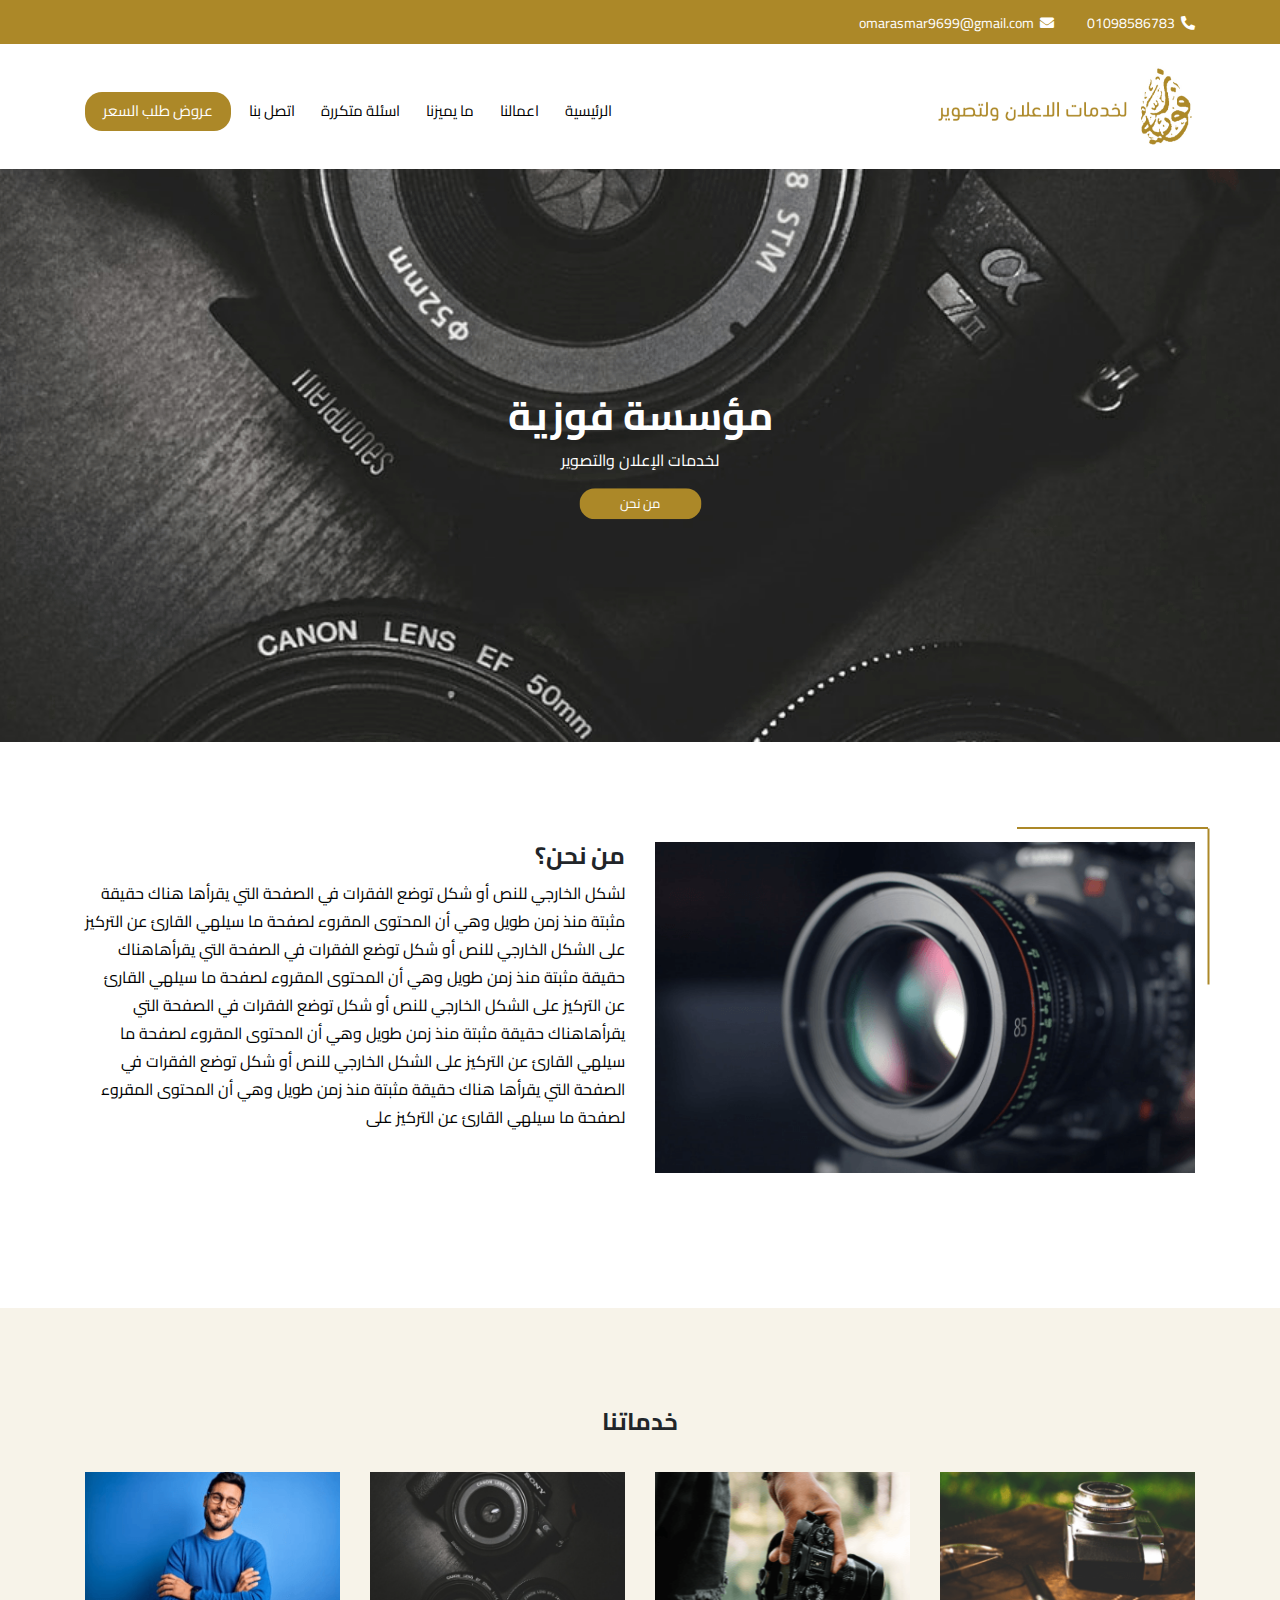
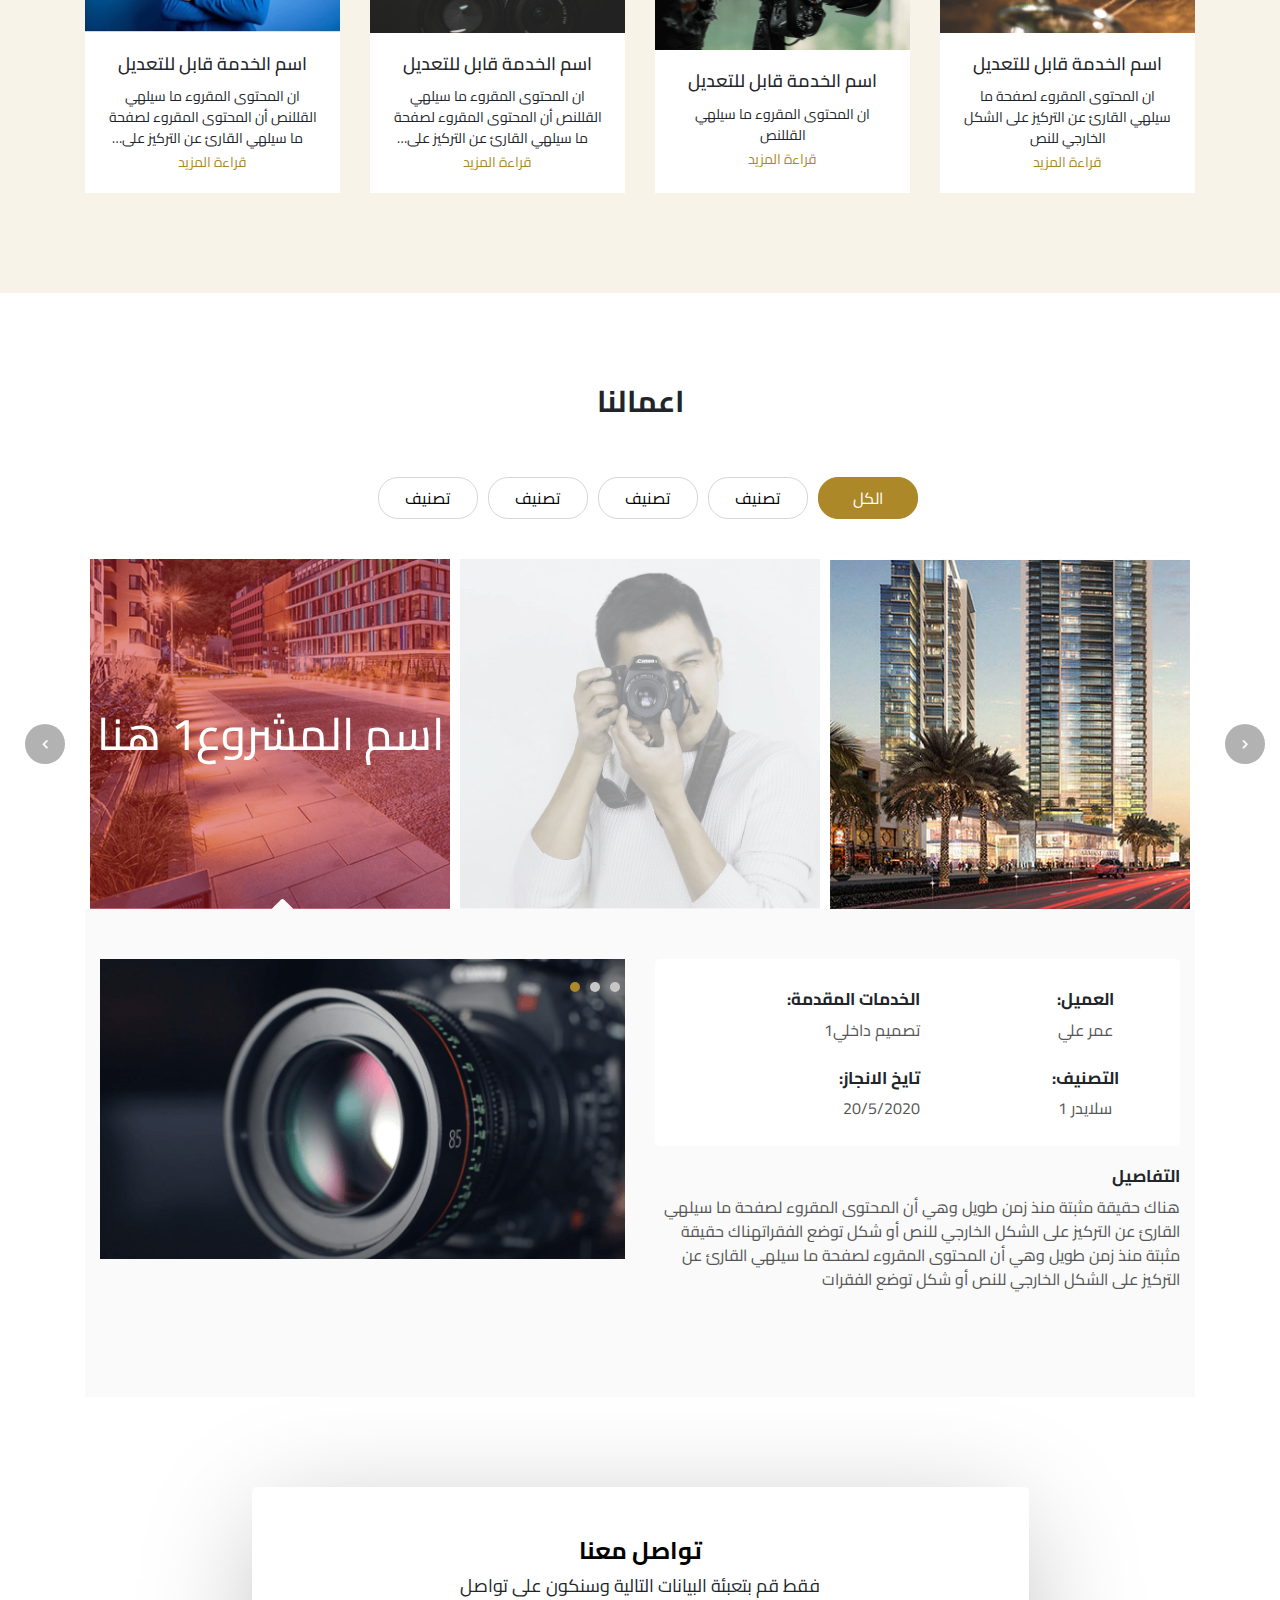
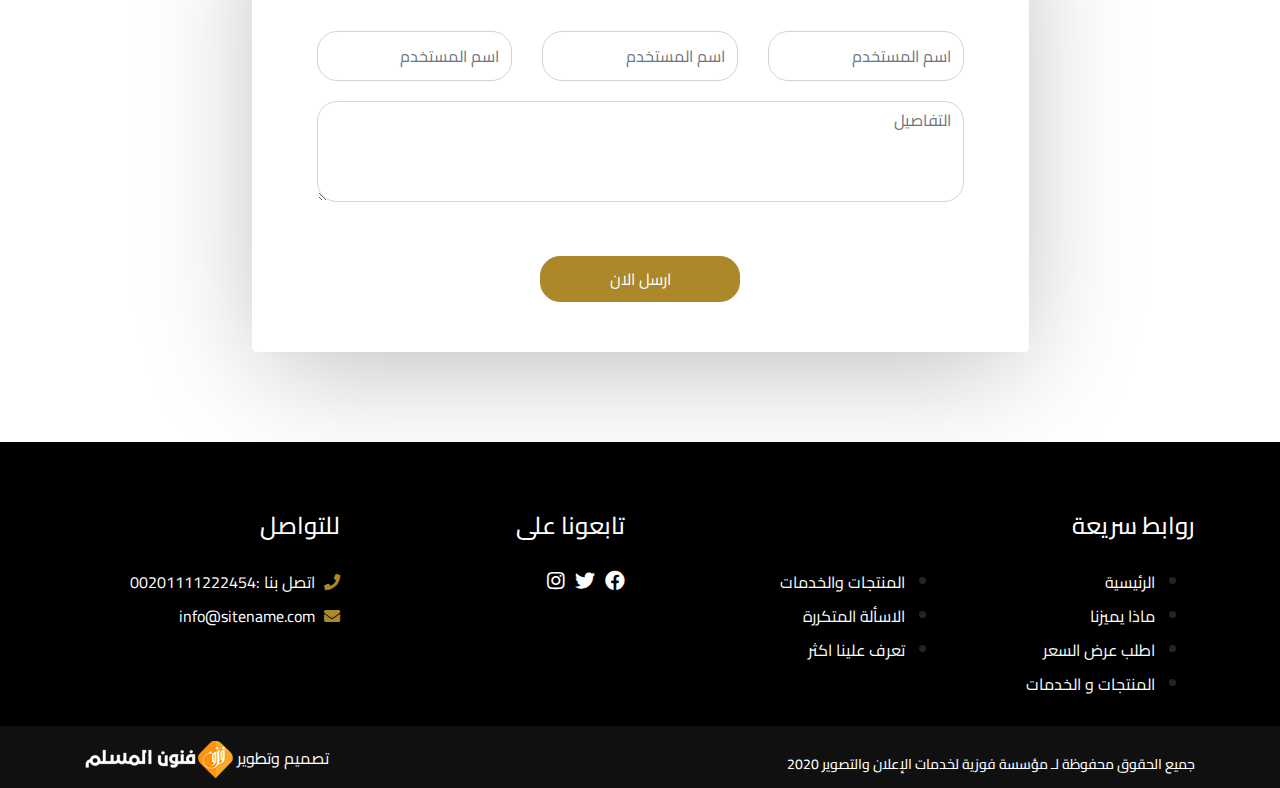
==== index.html @ c912402e "first" ====
<!DOCTYPE html>
<html lang="en">

<head>
  <meta charset="UTF-8">
  <meta name="viewport" content="width=device-width, initial-scale=1.0">
  <link rel="stylesheet" href="./assets/css/bootstrap-ar.min.css">
  <link rel="stylesheet" href="https://cdnjs.cloudflare.com/ajax/libs/font-awesome/5.13.0/css/all.min.css" />
  <link rel="stylesheet" href="./assets/css/slick.css">
  <link rel="stylesheet" href="./assets/css/slick-theme.css">
  <link rel="stylesheet" href="./assets/css/style.css">
  <title>Document</title>
</head>

<body>

  <!-- top header -->
  <div class="top-header">
    <div class="container">
      <span class="number">
        <i class="fas fa-phone-alt"></i>
        <span>01098586783</span>
      </span>
      <span class="email">
        <i class="fas fa-envelope"></i>
        <span>omarasmar9699@gmail.com</span>
      </span>
    </div>
  </div>


  <!-- navbar -->
  <nav class="navbar navbar-expand-lg navbar-light bg-light">
    <div class="container">
      <a class="navbar-brand" href="#">
        <img src="./assets/images/logo.png" alt="">
      </a>
      <button class="navbar-toggler" type="button" data-toggle="collapse" data-target="#navbarNav"
        aria-controls="navbarNav" aria-expanded="false" aria-label="Toggle navigation">
        <span class="navbar-toggler-icon"></span>
      </button>
      <div class="collapse navbar-collapse" id="navbarNav">
        <ul class="navbar-nav ml-auto">
          <li class="nav-item active">
            <a class="nav-link" href="#">الرئيسية <span class="sr-only">(current)</span></a>
          </li>
          <li class="nav-item">
            <a class="nav-link" href="#">اعمالنا</a>
          </li>
          <li class="nav-item">
            <a class="nav-link" href="#">ما يميزنا</a>
          </li>
          <li class="nav-item">
            <a class="nav-link" href="#">اسئلة متكررة</a>
          </li>
          <li class="nav-item">
            <a class="nav-link" href="#">اتصل بنا</a>
          </li>
          <li class="nav-item">
            <a class="nav-link" href="#">عروض طلب السعر</a>
          </li>
        </ul>
      </div>
    </div>
  </nav>


  <!-- header -->
  <div class="header" style="background-image: url('./assets/images/header.png');">
    <div class="container">
      <div class="header-content">
        <h5>مؤسسة فوزية </h5>
        <p>لخدمات الإعلان والتصوير</p>
        <a href="" class="btn"> من نحن</a>
      </div>
    </div>
  </div>


  <!-- who us -->
  <div class="who-us">
    <div class="container">
      <div class="row">
        <div class="col-sm-12 col-md-12 col-lg-6">
          <div class="who-img">
            <img src="./assets/images/who-img.png" alt="">
          </div>
        </div>
        <div class="col-sm-12 col-md-12 col-lg-6">
          <div class="who-pargraph">
            <h5>من نحن؟</h5>
            <p>
              لشكل الخارجي للنص أو شكل توضع الفقرات في الصفحة التي يقرأها هناك حقيقة مثبتة منذ زمن طويل وهي أن المحتوى
              المقروء لصفحة ما سيلهي القارئ عن التركيز على الشكل الخارجي للنص أو شكل توضع الفقرات في الصفحة التي
              يقرأهاهناك حقيقة مثبتة منذ زمن طويل وهي أن المحتوى المقروء لصفحة ما سيلهي القارئ عن التركيز على الشكل
              الخارجي للنص أو شكل توضع الفقرات في الصفحة التي يقرأهاهناك حقيقة مثبتة منذ زمن طويل وهي أن المحتوى المقروء
              لصفحة ما سيلهي القارئ عن التركيز على الشكل الخارجي للنص أو شكل توضع الفقرات في الصفحة التي يقرأها هناك
              حقيقة مثبتة منذ زمن طويل وهي أن المحتوى المقروء لصفحة ما سيلهي القارئ عن التركيز على
            </p>
          </div>
        </div>
      </div>
    </div>
  </div>

  <!-- our services -->
  <div class="our-services">
    <div class="container">
      <h5 class="section-header">خدماتنا</h5>
      <div class="row">
        <div class="col-sm-12 col-md-6 col-lg-3">
          <div class="card">
            <div class="card-img" style="background-image: url('./assets/images/serv-1.png');"></div>
            <div class="card-body">
              <h5 class="card-title">اسم الخدمة قابل للتعديل</h5>
              <p class="card-text">ان المحتوى المقروء لصفحة ما سيلهي القارئ عن التركيز على الشكل الخارجي للنص</p>
              <span class="card-link">
                <a href="">قراءة المزيد</a>
              </span>
            </div>
          </div>
        </div>
        <div class="col-sm-12 col-md-6 col-lg-3">
          <div class="card">
            <div class="card-img" style="background-image: url('./assets/images/serv-2.png');"></div>
            <div class="card-body">
              <h5 class="card-title">اسم الخدمة قابل للتعديل</h5>
              <p class="card-text">ان المحتوى المقروء ما سيلهي القللنص</p>
              <span class="card-link">
                <a href="">قراءة المزيد</a>
              </span>
            </div>
          </div>
        </div>
        <div class="col-sm-12 col-md-6 col-lg-3">
          <div class="card">
            <div class="card-img" style="background-image: url('./assets/images/serv-3.png');"></div>
            <div class="card-body">
              <h5 class="card-title">اسم الخدمة قابل للتعديل</h5>
              <p class="card-text">ان المحتوى المقروء ما سيلهي القللنص أن المحتوى المقروء لصفحة ما سيلهي القارئ عن
                التركيز على الشكل الخارجي للنص </p>
              <span class="card-link">
                <a href="">قراءة المزيد</a>
              </span>
            </div>
          </div>
        </div>
        <div class="col-sm-12 col-md-6 col-lg-3">
          <div class="card">
            <div class="card-img" style="background-image: url('./assets/images/serv-4.png');"></div>
            <div class="card-body">
              <h5 class="card-title">اسم الخدمة قابل للتعديل</h5>
              <p class="card-text">ان المحتوى المقروء ما سيلهي القللنص أن المحتوى المقروء لصفحة ما سيلهي القارئ عن
                التركيز على الشكل الخارجي للنص </p>
              <span class="card-link">
                <a href="">قراءة المزيد</a>
              </span>
            </div>
          </div>
        </div>
      </div>
    </div>
  </div>

  <div class="project">
    <div class="container">
      <div class="project-header">
        <h5>اعمالنا</h5>
      </div>
      <div class="row">
        <div class="col-sm-12 col-lg-12">
          <div class="tabs-projects">
            <ul class="nav nav-pills mb-3" id="pills-tab" role="tablist">
              <li class="nav-item">
                <a class="nav-link active" id="pills-home-tab" data-toggle="pill" href="#pills-all" role="tab"
                  aria-controls="pills-home" aria-selected="true">الكل</a>
              </li>
              <li class="nav-item">
                <a class="nav-link" id="pills-profile-tab" data-toggle="pill" href="#pills-class1" role="tab"
                  aria-controls="pills-profile" aria-selected="false">تصنيف</a>
              </li>
              <li class="nav-item">
                <a class="nav-link" id="pills-contact-tab" data-toggle="pill" href="#pills-class2" role="tab"
                  aria-controls="pills-contact" aria-selected="false">تصنيف</a>
              </li>
              <li class="nav-item">
                <a class="nav-link" id="pills-contact-tab" data-toggle="pill" href="#pills-class3" role="tab"
                  aria-controls="pills-contact" aria-selected="false">تصنيف</a>
              </li>
              <li class="nav-item">
                <a class="nav-link" id="pills-contact-tab" data-toggle="pill" href="#pills-class4" role="tab"
                  aria-controls="pills-contact" aria-selected="false">تصنيف</a>
              </li>
            </ul>
            <div class="tab-content" id="pills-tabContent">
              <div class="tab-pane fade show active" id="pills-all" role="tabpanel" aria-labelledby="pills-home-tab">
                <div class="project-slider" id="project-slider-1" dir="ltr">
                  <div class="item-slider">
                    <div class="overlay">
                      <h5>اسم المشروع1 هنا</h5>
                    </div>
                    <img src="./assets/images/proj-1.png" alt="">
                  </div>
                  <div class="item-slider">
                    <div class="overlay">
                      <h5>اسم المشروع2 هنا</h5>
                    </div>
                    <img src="./assets/images/proj-2.png" alt="">
                  </div>
                  <div class="item-slider">
                    <div class="overlay">
                      <h5>اسم المشروع3 هنا</h5>
                    </div>
                    <img src="./assets/images/proj-3.jpg" alt="">
                  </div>
                  <div class="item-slider">
                    <div class="overlay">
                      <h5>اسم المشروع4 هنا</h5>
                    </div>
                    <img src="./assets/images/proj-2.png" alt="">
                  </div>
                  <div class="item-slider">
                    <div class="overlay">
                      <h5>اسم المشروع5 هنا</h5>
                    </div>
                    <img src="./assets/images/proj-3.png" alt="">
                  </div>
                </div>
                <!--slider 2 -->
                <div class="pro-det-slider" id="pro-det-slider-1" dir="ltr">
                  <div class="project-details">
                    <div class="container">
                      <div class="row">
                        <div class="col-sm-12 col-lg-6">
                          <div class="information">
                            <div class="info1">
                              <div>
                                <h5>العميل:</h5>
                                <p>عمر علي</p>
                              </div>
                              <div>
                                <h5>الخدمات المقدمة:</h5>
                                <p> تصميم داخلي1</p>
                              </div>
                            </div>
                            <div class="clear"></div>
                            <div class="info1">
                              <div>
                                <h5>التصنيف:</h5>
                                <p>سلايدر 1</p>
                              </div>
                              <div>
                                <h5>تايخ الانجاز:</h5>
                                <p>20/5/2020</p>
                              </div>
                            </div>
                            <div class="clear"></div>
                          </div>
                          <div class="det">
                            <h6>التفاصيل</h6>
                            <p>هناك حقيقة مثبتة منذ زمن طويل وهي أن المحتوى المقروء لصفحة ما سيلهي القارئ عن التركيز على
                              الشكل
                              الخارجي
                              للنص أو شكل توضع الفقراتهناك حقيقة مثبتة منذ زمن طويل وهي أن المحتوى المقروء لصفحة ما
                              سيلهي القارئ عن
                              التركيز على الشكل الخارجي للنص أو شكل توضع الفقرات</p>
                          </div>
                        </div>
                        <div class="col-sm-12 col-lg-6">
                          <div class="project-details-slider" dir="ltr">
                            <div class="item-project-details"
                              style="background-image: url('./assets/images/who-img.png');"></div>
                            <div class="item-project-details"
                              style="background-image: url('./assets/images/who-img.png');"></div>
                            <div class="item-project-details"
                              style="background-image: url('./assets/images/who-img.png');"></div>
                          </div>
                        </div>
                      </div>
                    </div>
                  </div>
                  <!-- rebeat -->
                  <div class="project-details">
                    <div class="container">
                      <div class="row">
                        <div class="col-sm-12 col-lg-6">
                          <div class="information">
                            <div class="info1">
                              <div>
                                <h5>العميل:</h5>
                                <p>عمر علي</p>
                              </div>
                              <div>
                                <h5>الخدمات المقدمة:</h5>
                                <p> تصميم داخلي2</p>
                              </div>
                            </div>
                            <div class="clear"></div>
                            <div class="info1">
                              <div>
                                <h5>التصنيف:</h5>
                                <p>سلايدر 1</p>
                              </div>
                              <div>
                                <h5>تايخ الانجاز:</h5>
                                <p>20/5/2020</p>
                              </div>
                            </div>
                            <div class="clear"></div>
                          </div>
                          <div class="det">
                            <h6>التفاصيل</h6>
                            <p>هناك حقيقة مثبتة منذ زمن طويل وهي أن المحتوى المقروء لصفحة ما سيلهي القارئ عن التركيز على
                              الشكل
                              الخارجي
                              للنص أو شكل توضع الفقراتهناك حقيقة مثبتة منذ زمن طويل وهي أن المحتوى المقروء لصفحة ما
                              سيلهي القارئ عن
                              التركيز على الشكل الخارجي للنص أو شكل توضع الفقرات</p>
                          </div>
                        </div>
                        <div class="col-sm-12 col-lg-6">
                          <div class="project-details-slider" dir="ltr">
                            <div class="item-project-details"
                              style="background-image: url('./assets/images/who-img.png');"></div>
                            <div class="item-project-details"
                              style="background-image: url('./assets/images/who-img.png');"></div>
                            <div class="item-project-details"
                              style="background-image: url('./assets/images/who-img.png');"></div>
                          </div>
                        </div>
                      </div>
                    </div>
                  </div>
                  <div class="project-details">
                    <div class="container">
                      <div class="row">
                        <div class="col-sm-12 col-lg-6">
                          <div class="information">
                            <div class="info1">
                              <div>
                                <h5>العميل:</h5>
                                <p>عمر علي</p>
                              </div>
                              <div>
                                <h5>الخدمات المقدمة:</h5>
                                <p> تصميم داخل3</p>
                              </div>
                            </div>
                            <div class="clear"></div>
                            <div class="info1">
                              <div>
                                <h5>التصنيف:</h5>
                                <p>سلايدر 1</p>
                              </div>
                              <div>
                                <h5>تايخ الانجاز:</h5>
                                <p>20/5/2020</p>
                              </div>
                            </div>
                            <div class="clear"></div>
                          </div>
                          <div class="det">
                            <h6>التفاصيل</h6>
                            <p>هناك حقيقة مثبتة منذ زمن طويل وهي أن المحتوى المقروء لصفحة ما سيلهي القارئ عن التركيز على
                              الشكل
                              الخارجي
                              للنص أو شكل توضع الفقراتهناك حقيقة مثبتة منذ زمن طويل وهي أن المحتوى المقروء لصفحة ما
                              سيلهي القارئ عن
                              التركيز على الشكل الخارجي للنص أو شكل توضع الفقرات</p>
                          </div>
                        </div>
                        <div class="col-sm-12 col-lg-6">
                          <div class="project-details-slider" dir="ltr">
                            <div class="item-project-details"
                              style="background-image: url('./assets/images/who-img.png');"></div>
                            <div class="item-project-details"
                              style="background-image: url('./assets/images/who-img.png');"></div>
                            <div class="item-project-details"
                              style="background-image: url('./assets/images/who-img.png');"></div>
                          </div>
                        </div>
                      </div>
                    </div>
                  </div>
                  <div class="project-details">
                    <div class="container">
                      <div class="row">
                        <div class="col-sm-12 col-lg-6">
                          <div class="information">
                            <div class="info1">
                              <div>
                                <h5>العميل:</h5>
                                <p>عمر علي</p>
                              </div>
                              <div>
                                <h5>الخدمات المقدمة:</h5>
                                <p> تصميم داخلي4</p>
                              </div>
                            </div>
                            <div class="clear"></div>
                            <div class="info1">
                              <div>
                                <h5>التصنيف:</h5>
                                <p>سلايدر 1</p>
                              </div>
                              <div>
                                <h5>تايخ الانجاز:</h5>
                                <p>20/5/2020</p>
                              </div>
                            </div>
                            <div class="clear"></div>
                          </div>
                          <div class="det">
                            <h6>التفاصيل</h6>
                            <p>هناك حقيقة مثبتة منذ زمن طويل وهي أن المحتوى المقروء لصفحة ما سيلهي القارئ عن التركيز على
                              الشكل
                              الخارجي
                              للنص أو شكل توضع الفقراتهناك حقيقة مثبتة منذ زمن طويل وهي أن المحتوى المقروء لصفحة ما
                              سيلهي القارئ عن
                              التركيز على الشكل الخارجي للنص أو شكل توضع الفقرات</p>
                          </div>
                        </div>
                        <div class="col-sm-12 col-lg-6">
                          <div class="project-details-slider" dir="ltr">
                            <div class="item-project-details"
                              style="background-image: url('./assets/images/who-img.png');"></div>
                            <div class="item-project-details"
                              style="background-image: url('./assets/images/who-img.png');"></div>
                            <div class="item-project-details"
                              style="background-image: url('./assets/images/who-img.png');"></div>
                          </div>
                        </div>
                      </div>
                    </div>
                  </div>
                  <div class="project-details">
                    <div class="container">
                      <div class="row">
                        <div class="col-sm-12 col-lg-6">
                          <div class="information">
                            <div class="info1">
                              <div>
                                <h5>العميل:</h5>
                                <p>عمر علي</p>
                              </div>
                              <div>
                                <h5>الخدمات المقدمة:</h5>
                                <p> تصميم داخلي5</p>
                              </div>
                            </div>
                            <div class="clear"></div>
                            <div class="info1">
                              <div>
                                <h5>التصنيف:</h5>
                                <p>سلايدر 1</p>
                              </div>
                              <div>
                                <h5>تايخ الانجاز:</h5>
                                <p>20/5/2020</p>
                              </div>
                            </div>
                            <div class="clear"></div>
                          </div>
                          <div class="det">
                            <h6>التفاصيل</h6>
                            <p>هناك حقيقة مثبتة منذ زمن طويل وهي أن المحتوى المقروء لصفحة ما سيلهي القارئ عن التركيز على
                              الشكل
                              الخارجي
                              للنص أو شكل توضع الفقراتهناك حقيقة مثبتة منذ زمن طويل وهي أن المحتوى المقروء لصفحة ما
                              سيلهي القارئ عن
                              التركيز على الشكل الخارجي للنص أو شكل توضع الفقرات</p>
                          </div>
                        </div>
                        <div class="col-sm-12 col-lg-6">
                          <div class="project-details-slider" dir="ltr">
                            <div class="item-project-details"
                              style="background-image: url('./assets/images/who-img.png');"></div>
                            <div class="item-project-details"
                              style="background-image: url('./assets/images/who-img.png');"></div>
                            <div class="item-project-details"
                              style="background-image: url('./assets/images/who-img.png');"></div>
                          </div>
                        </div>
                      </div>
                    </div>
                  </div>
                </div>
              </div>
              <div class="tab-pane fade" id="pills-class1" role="tabpanel" aria-labelledby="pills-profile-tab">
                <div class="project-slider" id="project-slider-2" dir="ltr">
                  <div class="item-slider">
                    <div class="overlay">
                      <h5>اسم المشروع سلايدر2 هنا</h5>
                    </div>
                    <img src="./assets/images/proj-3.png" alt="">
                  </div>
                  <div class="item-slider">
                    <div class="overlay">
                      <h5>اسم المشروع2 هنا</h5>
                    </div>
                    <img src="./assets/images/proj-1.png" alt="">
                  </div>
                  <div class="item-slider">
                    <div class="overlay">
                      <h5>اسم المشروع3 هنا</h5>
                    </div>
                    <img src="./assets/images/proj-3.png" alt="">
                  </div>
                  <div class="item-slider">
                    <div class="overlay">
                      <h5>اسم المشروع4 هنا</h5>
                    </div>
                    <img src="./assets/images/proj-1.png" alt="">
                  </div>
                  <div class="item-slider">
                    <div class="overlay">
                      <h5>اسم المشروع5 هنا</h5>
                    </div>
                    <img src="./assets/images/proj-3.png" alt="">
                  </div>
                </div>
                <!-- pr--det-slider-2 -->
                <div class="pro-det-slider" id="pro-det-slider-2" dir="ltr">
                  <div class="project-details">
                    <div class="container">
                      <div class="row">
                        <div class="col-sm-12 col-lg-6">
                          <div class="information">
                            <div class="info1">
                              <div>
                                <h5>العميل:</h5>
                                <p> محمد هلال</p>
                              </div>
                              <div>
                                <h5>الخدمات المقدمة:</h5>
                                <p> تصميم داخلي1</p>
                              </div>
                            </div>
                            <div class="clear"></div>
                            <div class="info1">
                              <div>
                                <h5>التصنيف:</h5>
                                <p>سلايدر 2</p>
                              </div>
                              <div>
                                <h5>تايخ الانجاز:</h5>
                                <p>20/5/2020</p>
                              </div>
                            </div>
                            <div class="clear"></div>
                          </div>
                          <div class="det">
                            <h6>التفاصيل</h6>
                            <p>هناك حقيقة مثبتة منذ زمن طويل وهي أن المحتوى المقروء لصفحة ما سيلهي القارئ عن التركيز على
                              الشكل
                              الخارجي
                              للنص أو شكل توضع الفقراتهناك حقيقة مثبتة منذ زمن طويل وهي أن المحتوى المقروء لصفحة ما
                              سيلهي القارئ عن
                              التركيز على الشكل الخارجي للنص أو شكل توضع الفقرات</p>
                          </div>
                        </div>
                        <div class="col-sm-12 col-lg-6">
                          <div class="project-details-slider" dir="ltr">
                            <div class="item-project-details"
                              style="background-image: url('./assets/images/header.png');"></div>
                            <div class="item-project-details"
                              style="background-image: url('./assets/images/header.png');"></div>
                            <div class="item-project-details"
                              style="background-image: url('./assets/images/header.png');"></div>
                          </div>
                        </div>
                      </div>
                    </div>
                  </div>
                  <!-- rebeat -->
                  <div class="project-details">
                    <div class="container">
                      <div class="row">
                        <div class="col-sm-12 col-lg-6">
                          <div class="information">
                            <div class="info1">
                              <div>
                                <h5>العميل:</h5>
                                <p> محمد هلال</p>
                              </div>
                              <div>
                                <h5>الخدمات المقدمة:</h5>
                                <p> تصميم داخلي2</p>
                              </div>
                            </div>
                            <div class="clear"></div>
                            <div class="info1">
                              <div>
                                <h5>التصنيف:</h5>
                                <p>سلايدر 2</p>
                              </div>
                              <div>
                                <h5>تايخ الانجاز:</h5>
                                <p>20/5/2020</p>
                              </div>
                            </div>
                            <div class="clear"></div>
                          </div>
                          <div class="det">
                            <h6>التفاصيل</h6>
                            <p>هناك حقيقة مثبتة منذ زمن طويل وهي أن المحتوى المقروء لصفحة ما سيلهي القارئ عن التركيز على
                              الشكل
                              الخارجي
                              للنص أو شكل توضع الفقراتهناك حقيقة مثبتة منذ زمن طويل وهي أن المحتوى المقروء لصفحة ما
                              سيلهي القارئ عن
                              التركيز على الشكل الخارجي للنص أو شكل توضع الفقرات</p>
                          </div>
                        </div>
                        <div class="col-sm-12 col-lg-6">
                          <div class="project-details-slider" dir="ltr">
                            <div class="item-project-details"
                              style="background-image: url('./assets/images/who-img.png');"></div>
                            <div class="item-project-details"
                              style="background-image: url('./assets/images/who-img.png');"></div>
                            <div class="item-project-details"
                              style="background-image: url('./assets/images/who-img.png');"></div>
                          </div>
                        </div>
                      </div>
                    </div>
                  </div>
                  <div class="project-details">
                    <div class="container">
                      <div class="row">
                        <div class="col-sm-12 col-lg-6">
                          <div class="information">
                            <div class="info1">
                              <div>
                                <h5>العميل:</h5>
                                <p> محمد هلال</p>
                              </div>
                              <div>
                                <h5>الخدمات المقدمة:</h5>
                                <p> تصميم داخل3</p>
                              </div>
                            </div>
                            <div class="clear"></div>
                            <div class="info1">
                              <div>
                                <h5>التصنيف:</h5>
                                <p>سلايدر 2</p>
                              </div>
                              <div>
                                <h5>تايخ الانجاز:</h5>
                                <p>20/5/2020</p>
                              </div>
                            </div>
                            <div class="clear"></div>
                          </div>
                          <div class="det">
                            <h6>التفاصيل</h6>
                            <p>هناك حقيقة مثبتة منذ زمن طويل وهي أن المحتوى المقروء لصفحة ما سيلهي القارئ عن التركيز على
                              الشكل
                              الخارجي
                              للنص أو شكل توضع الفقراتهناك حقيقة مثبتة منذ زمن طويل وهي أن المحتوى المقروء لصفحة ما
                              سيلهي القارئ عن
                              التركيز على الشكل الخارجي للنص أو شكل توضع الفقرات</p>
                          </div>
                        </div>
                        <div class="col-sm-12 col-lg-6">
                          <div class="project-details-slider" dir="ltr">
                            <div class="item-project-details"
                              style="background-image: url('./assets/images/serv-2.png');"></div>
                            <div class="item-project-details"
                              style="background-image: url('./assets/images/serv-2.png');"></div>
                            <div class="item-project-details"
                              style="background-image: url('./assets/images/serv-2.png');"></div>
                          </div>
                        </div>
                      </div>
                    </div>
                  </div>
                  <div class="project-details">
                    <div class="container">
                      <div class="row">
                        <div class="col-sm-12 col-lg-6">
                          <div class="information">
                            <div class="info1">
                              <div>
                                <h5>العميل:</h5>
                                <p>محمد هلال</p>
                              </div>
                              <div>
                                <h5>الخدمات المقدمة:</h5>
                                <p> تصميم داخلي4</p>
                              </div>
                            </div>
                            <div class="clear"></div>
                            <div class="info1">
                              <div>
                                <h5>التصنيف:</h5>
                                <p>سلايدر 2</p>
                              </div>
                              <div>
                                <h5>تايخ الانجاز:</h5>
                                <p>20/5/2020</p>
                              </div>
                            </div>
                            <div class="clear"></div>
                          </div>
                          <div class="det">
                            <h6>التفاصيل</h6>
                            <p>هناك حقيقة مثبتة منذ زمن طويل وهي أن المحتوى المقروء لصفحة ما سيلهي القارئ عن التركيز على
                              الشكل
                              الخارجي
                              للنص أو شكل توضع الفقراتهناك حقيقة مثبتة منذ زمن طويل وهي أن المحتوى المقروء لصفحة ما
                              سيلهي القارئ عن
                              التركيز على الشكل الخارجي للنص أو شكل توضع الفقرات</p>
                          </div>
                        </div>
                        <div class="col-sm-12 col-lg-6">
                          <div class="project-details-slider" dir="ltr">
                            <div class="item-project-details"
                              style="background-image: url('./assets/images/who-img.png');"></div>
                            <div class="item-project-details"
                              style="background-image: url('./assets/images/who-img.png');"></div>
                            <div class="item-project-details"
                              style="background-image: url('./assets/images/who-img.png');"></div>
                          </div>
                        </div>
                      </div>
                    </div>
                  </div>
                  <div class="project-details">
                    <div class="container">
                      <div class="row">
                        <div class="col-sm-12 col-lg-6">
                          <div class="information">
                            <div class="info1">
                              <div>
                                <h5>العميل:</h5>
                                <p>محمد هلال</p>
                              </div>
                              <div>
                                <h5>الخدمات المقدمة:</h5>
                                <p> تصميم داخلي5</p>
                              </div>
                            </div>
                            <div class="clear"></div>
                            <div class="info1">
                              <div>
                                <h5>التصنيف:</h5>
                                <p>سلايدر 2</p>
                              </div>
                              <div>
                                <h5>تايخ الانجاز:</h5>
                                <p>20/5/2020</p>
                              </div>
                            </div>
                            <div class="clear"></div>
                          </div>
                          <div class="det">
                            <h6>التفاصيل</h6>
                            <p>هناك حقيقة مثبتة منذ زمن طويل وهي أن المحتوى المقروء لصفحة ما سيلهي القارئ عن التركيز على
                              الشكل
                              الخارجي
                              للنص أو شكل توضع الفقراتهناك حقيقة مثبتة منذ زمن طويل وهي أن المحتوى المقروء لصفحة ما
                              سيلهي القارئ عن
                              التركيز على الشكل الخارجي للنص أو شكل توضع الفقرات</p>
                          </div>
                        </div>
                        <div class="col-sm-12 col-lg-6">
                          <div class="project-details-slider" dir="ltr">
                            <div class="item-project-details"
                              style="background-image: url('./assets/images/who-img.png');"></div>
                            <div class="item-project-details"
                              style="background-image: url('./assets/images/who-img.png');"></div>
                            <div class="item-project-details"
                              style="background-image: url('./assets/images/who-img.png');"></div>
                          </div>
                        </div>
                      </div>
                    </div>
                  </div>
                </div>
              </div>
              <div class="tab-pane fade" id="pills-class2" role="tabpanel" aria-labelledby="pills-contact-tab">
                <!-- <div class="project-slider" dir="ltr">
                  <div class="item-slider">
                    <div class="overlay">
                      <h5><a href="#">اسم المشروع1 هنا</a></h5>
                    </div>
                    <img src="./assets/images/proj-3.jpg" alt="">
                  </div>
                  <div class="item-slider">
                    <div class="overlay">
                      <h5><a href="#">اسم المشروع2 هنا</a></h5>
                    </div>
                    <img src="./assets/images/proj-1.jpg" alt="">
                  </div>
                  <div class="item-slider">
                    <div class="overlay">
                      <h5><a href="#">اسم المشروع3 هنا</a></h5>
                    </div>
                    <img src="./assets/images/proj-3.jpg" alt="">
                  </div>
                  <div class="item-slider">
                    <div class="overlay">
                      <h5><a href="#">اسم المشروع4 هنا</a></h5>
                    </div>
                    <img src="./assets/images/proj-1.jpg" alt="">
                  </div>
                  <div class="item-slider">
                    <div class="overlay">
                      <h5><a href="#">اسم المشروع5 هنا</a></h5>
                    </div>
                    <img src="./assets/images/proj-3.jpg" alt="">
                  </div>
                </div> -->
                تصنيف 2
              </div>
              <div class="tab-pane fade" id="pills-class3" role="tabpanel" aria-labelledby="pills-contact-tab">
                <!-- <div class="project-slider" dir="ltr">
                  <div class="item-slider">
                    <div class="overlay">
                      <h5><a href="#">اسم المشروع1 هنا</a></h5>
                    </div>
                    <img src="./assets/images/proj-3.jpg" alt="">
                  </div>
                  <div class="item-slider">
                    <div class="overlay">
                      <h5><a href="#">اسم المشروع2 هنا</a></h5>
                    </div>
                    <img src="./assets/images/proj-1.jpg" alt="">
                  </div>
                  <div class="item-slider">
                    <div class="overlay">
                      <h5><a href="#">اسم المشروع3 هنا</a></h5>
                    </div>
                    <img src="./assets/images/proj-3.jpg" alt="">
                  </div>
                  <div class="item-slider">
                    <div class="overlay">
                      <h5><a href="#">اسم المشروع4 هنا</a></h5>
                    </div>
                    <img src="./assets/images/proj-1.jpg" alt="">
                  </div>
                  <div class="item-slider">
                    <div class="overlay">
                      <h5><a href="#">اسم المشروع5 هنا</a></h5>
                    </div>
                    <img src="./assets/images/proj-3.jpg" alt="">
                  </div>
                </div> -->
                تصنيف 3
              </div>
              <div class="tab-pane fade" id="pills-class4" role="tabpanel" aria-labelledby="pills-contact-tab">
                <!-- <div class="project-slider" dir="ltr">
                  <div class="item-slider">
                    <div class="overlay">
                      <h5><a href="#">اسم المشروع1 هنا</a></h5>
                    </div>
                    <img src="./assets/images/proj-3.jpg" alt="">
                  </div>
                  <div class="item-slider">
                    <div class="overlay">
                      <h5><a href="#">اسم المشروع2 هنا</a></h5>
                    </div>
                    <img src="./assets/images/proj-1.jpg" alt="">
                  </div>
                  <div class="item-slider">
                    <div class="overlay">
                      <h5><a href="#">اسم المشروع3 هنا</a></h5>
                    </div>
                    <img src="./assets/images/proj-3.jpg" alt="">
                  </div>
                  <div class="item-slider">
                    <div class="overlay">
                      <h5><a href="#">اسم المشروع4 هنا</a></h5>
                    </div>
                    <img src="./assets/images/proj-1.jpg" alt="">
                  </div>
                  <div class="item-slider">
                    <div class="overlay">
                      <h5><a href="#">اسم المشروع5 هنا</a></h5>
                    </div>
                    <img src="./assets/images/proj-3.jpg" alt="">
                  </div>
                </div> -->
                تصنيف 4
              </div>
            </div>
          </div>
        </div>
      </div>
    </div>
  </div>


  <!-- start form -->
  <div class="form-contact">
    <div class="container">
      <form action="" class="contact-form-home">
        <div class="section-header">
          <h4>تواصل معنا</h4>
          <p>فقط قم بتعبئة البيانات التالية وسنكون على تواصل</p>
        </div>
        <div class="container">
          <div class="row">
            <div class="col-sm-12 col-md-12 col-lg-4">
              <input class="form-control" type="text" placeholder="اسم المستخدم" />
            </div>
            <div class="col-sm-12 col-md-12 col-lg-4">
              <input class="form-control" type="text" placeholder="اسم المستخدم" />
            </div>
            <div class="col-sm-12 col-md-112 col-lg-4">
              <input class="form-control" type="text" placeholder="اسم المستخدم" />
            </div>
            <div class="col-sm-12 col-md-12 col-lg-12">
              <textarea class="my-text-area form-control" name="" id="" cols="30" rows="10"
                placeholder="التفاصيل"></textarea><br />
            </div>
            <div class="col-sm-12 col-md-12 col-lg-12">
              <button class="btn" type="submit">ارسل الان</button>
            </div>
          </div>
        </div>
      </form>
    </div>
  </div>
  <!-- start form -->

  <!-- footer -->
  <footer>
    <div class="container">
      <div class="row">
        <div class="col-sm-12 col-md-8 col-lg-6">
          <div class="faster-link">
            <h5 class="footer-header">روابط سريعة</h5>
            <ul>
              <li><a href="">الرئيسية</a></li>
              <li><a href="">المنتجات والخدمات</a></li>
              <li><a href="">ماذا يميزنا</a></li>
              <li><a href="">الاسألة المتكررة</a></li>
              <li><a href="">اطلب عرض السعر</a></li>
              <li><a href="">تعرف علينا اكثر</a></li>
              <li><a href=""> المنتجات و الخدمات</a></li>
            </ul>
          </div>
        </div>
        <div class="col-sm-12 col-md-4 col-lg-3">
          <div class="follow-us">
            <h5 class="footer-header">تابعونا على</h5>
            <span><a href="">
                <i class="fab fa-facebook"></i>
              </a></span>
            <span><a href="">
                <i class="fab fa-twitter"></i>
              </a></span>
            <span><a href="">
                <i class="fab fa-instagram"></i>
              </a></span>
          </div>
        </div>
        <div class="col-sm-12 col-md-6 col-lg-3">
          <div class="contact">
            <h5 class="footer-header">للتواصل</h5>
            <ul class="list-unstyled">
              <li>
                <i class="fas fa-phone"></i>
                <span class="number">اتصل بنا :</span><span>00201111222454</span>
              </li>
              <li>
                <i class="fas fa-envelope"></i>
                <span>info@sitename.com</span>
              </li>
            </ul>
          </div>
        </div>
      </div>
    </div>
  </footer>

  <!-- start copy -->
  <div class="copy">
    <div class="container">
      <div class="row">
        <div class="col-sm-12 col-md-12 col-lg-6">
          <h5 class>جميع الحقوق محفوظة لـ مؤسسة فوزية لخدمات الإعلان والتصوير  2020</h5>
        </div>
        <div class="col-sm-12 col-md-12 col-lg-6">
          <div class="logo-funun">
            <span class="text-white">تصميم وتطوير</span>
            <img src="./assets/images/funun.png" />
          </div>
        </div>
      </div>
      <div class="clear"></div>
    </div>
  </div>
  <!-- end copy -->

  <script src="./assets/js/jquery-3.3.1.min.js"></script>
  <script src="./assets/js/popper.min.js"></script>
  <script src="./assets/js/bootstrap.min.js"></script>
  <script src="./assets/js/slick.min.js"></script>
  <script src="./assets/js/main.js"></script>
</body>

</html>
---- assets/css/style.css ----
@charset "UTF-8";
@import url("https://fonts.googleapis.com/css2?family=Cairo&display=swap");
input:focus,
select:focus,
textarea:focus {
  outline: 0 !important;
}

body {
  direction: rtl;
  font-family: "Cairo", sans-serif;
}

.clear {
  clear: both;
}

img {
  max-width: 100%;
  width: 100%;
}

.section-header {
  font-size: 24px;
  text-align: center;
  font-weight: bold;
  margin-bottom: 36px;
}

.top-header {
  background-color: #ac8828;
  padding-top: 10px;
  padding-bottom: 10px;
}
.top-header .number,
.top-header .email {
  color: #fff;
  font-size: 14px;
}
.top-header .number i,
.top-header .email i {
  margin-left: 3px;
}
.top-header .email {
  margin-right: 30px;
}

.navbar {
  background-color: transparent !important;
}
.navbar .navbar-brand img {
  width: auto;
  height: auto;
  max-height: 99px;
}
.navbar .navbar-nav .nav-item {
  margin-right: 10px;
  margin-top: 10px;
}
.navbar .navbar-nav .nav-item .nav-link {
  font-size: 15px;
  color: #000;
}
.navbar .navbar-nav li:last-child {
  background-color: #ac8828;
  border-radius: 17px;
  padding-right: 10px;
  padding-left: 10px;
  font-size: 13px;
}
.navbar .navbar-nav li:last-child .nav-link {
  color: #fff;
}

.header {
  height: 573px;
  position: relative;
}
.header .header-content h5,
.header .header-content p,
.header .header-content a {
  color: #fff;
}
.header .header-content h5 {
  font-size: 40px;
  font-weight: bold;
}
.header .header-content p {
  font-weight: 24px;
}
.header .header-content .btn {
  display: inline-block;
  background-color: #ac8828;
  font-size: 13px;
  padding: 5px 40px 5px 40px;
  border-radius: 17px;
}

.who-us {
  margin-top: 100px;
}
.who-us .who-img {
  position: relative;
}
.who-us .who-img img {
  max-height: 350px;
}
.who-us .who-img::after {
  position: absolute;
  top: -15px;
  right: -15px;
  content: url("../images/who-img-after.png");
}
.who-us .who-pargraph h5 {
  font-weight: bold;
  font-size: 24px;
}
.who-us .who-pargraph p {
  font-size: 16px;
  color: #000;
  line-height: 28px;
}

.our-services {
  background-color: #f7f3e9;
  margin-top: 135px;
  padding-top: 100px;
  padding-bottom: 100px;
}
.our-services .card {
  border: 0;
  border-radius: 0 !important;
  height: 321px;
}
.our-services .card .card-img {
  border-radius: 0;
  height: 178px;
}
.our-services .card .card-body {
  text-align: center;
}
.our-services .card .card-title {
  font-size: 18px;
}
.our-services .card .card-text {
  font-size: 14px;
  margin: 0;
  overflow: hidden;
  display: -webkit-box;
  text-overflow: ellipsis;
  -webkit-line-clamp: 3;
  -webkit-box-orient: vertical;
}
.our-services .card .card-link {
  font-size: 14px;
}
.our-services .card .card-link a {
  color: #ac8828;
}

.project {
  margin-top: 90px;
}
.project .project-header {
  text-align: center;
}
.project .tabs-projects {
  text-align: center;
  margin-top: 50px;
}
.project .tabs-projects .nav {
  width: 50%;
  margin: auto;
}
.project .tabs-projects .nav .nav-item .nav-link {
  background-color: #fff;
  border: 1px solid #d6d6d6;
  color: #000;
  border-radius: 20px;
  display: inline-block;
  width: 100px;
  margin-left: 10px;
}
.project .tabs-projects .nav .nav-item .active {
  background-color: #ac8828;
  border: 1px solid #ac8828;
  color: #fff;
}
.project .tabs-projects .project-slider {
  margin-top: 40px;
}
.project .tabs-projects .project-slider img {
  margin: auto;
  height: 350px;
}
.project .tabs-projects .project-slider .item-slider {
  cursor: pointer;
  position: relative;
  padding: 0 5px;
}
.project .tabs-projects .project-slider .item-slider:focus {
  outline: 0 !important;
}
.project .tabs-projects .project-slider .item-slider .overlay {
  transition: all 0.5s ease-in-out;
  opacity: 0;
  text-align: center;
}
.project .tabs-projects .project-slider .item-slider .overlay h5 {
  position: absolute;
  top: 50%;
  left: 50%;
  transform: translate(-50%, -50%);
  width: 100%;
  color: #fff;
  display: block !important;
  font-size: 45px;
}
.project .tabs-projects .project-slider .item-slider .overlay h5 a {
  color: #fff;
  text-decoration: none;
}
.project .tabs-projects .project-slider .item-slider:hover .overlay {
  opacity: 1;
}
.project .tabs-projects .project-slider .item-slider:hover .overlay::after {
  content: "";
  position: absolute;
  bottom: -36px;
  font-size: 40px !important;
  color: #f9faf9;
}
.project .tabs-projects .project-slider .slick-current .overlay {
  opacity: 1;
}
.project .tabs-projects .project-slider .slick-current .overlay::after {
  content: "";
  position: absolute;
  bottom: -36px;
  font-size: 40px !important;
  color: #f9faf9;
}
.project .tabs-projects .project-slider .slick-prev {
  left: -60px;
  z-index: 99;
}
.project .tabs-projects .project-slider .slick-prev::before {
  content: "";
}
.project .tabs-projects .project-slider .slick-next {
  right: -50px;
}
.project .tabs-projects .project-slider .slick-next::before {
  content: "";
}
.project .tabs-projects .tab-pane {
  display: block !important;
  overflow: hidden;
  height: 0;
  opacity: 0;
  transition: opacity 0.3s ease;
}
.project .tabs-projects .tab-pane.active {
  opacity: 1;
  height: auto;
  display: block;
  overflow: inherit;
}

.pro-det-slider {
  overflow: hidden;
}

.project-details {
  direction: rtl !important;
  background-color: #f9faf9;
  padding-bottom: 90px;
  padding-top: 50px;
}
.project-details:focus {
  outline: 0 !important;
}
.project-details .information {
  background-color: #fff;
  border-radius: 5px;
  padding-top: 20px;
  padding-bottom: 10px;
}
.project-details .information .info1 {
  margin-top: 10px;
}
.project-details .information .info1 h5 {
  font-size: 17px;
  font-weight: bold;
}
.project-details .information .info1 p {
  color: #555;
}
.project-details .information .info1 > div {
  float: right;
  width: 150px;
}
.project-details .information .info1 div:first-child {
  margin-right: 20px;
}
.project-details .information .info1 div:last-child {
  position: absolute;
  text-align: right;
  left: 130px;
}
.project-details .det {
  margin-top: 20px;
  text-align: right;
}
.project-details .det h6 {
  font-size: 17px;
  font-weight: bold;
}
.project-details .det p {
  color: #555;
}
.project-details .project-details-slider .item-project-details {
  background-size: cover;
  height: 300px;
}
.project-details .project-details-slider .slick-dots {
  top: 10px !important;
  text-align: right !important;
}
.project-details .project-details-slider .slick-dots li {
  width: 10px !important;
}
.project-details .project-details-slider .slick-dots li button {
  width: 5px !important;
  height: 5px !important;
  background-color: #c7c7c7;
  border-radius: 50%;
}
.project-details .project-details-slider .slick-dots li button::before {
  content: none !important;
}
.project-details .project-details-slider .slick-dots .slick-active button {
  background-color: #ac8828;
}
.project-details .project-details-slider .slick-dots .slick-active button::before {
  content: none !important;
}

.form-contact {
  background-image: url("../images/form-bg.png");
  background-attachment: fixed;
  background-size: cover;
  text-align: center;
  padding-top: 90px;
  padding-bottom: 90px;
}
.form-contact .contact-form-home {
  width: 70%;
  margin: auto;
  border-radius: 5px;
  padding: 50px;
  background-color: #fff !important;
  box-shadow: 0 2.9px 14.3px -13px rgba(0, 0, 0, 0.14), 0 23px 114px -13px rgba(0, 0, 0, 0.28);
}
.form-contact .contact-form-home .section-header {
  margin-bottom: 22px;
}
.form-contact .contact-form-home .section-header h4 {
  color: #000;
  line-height: 27px;
  font-weight: bold;
}
.form-contact .contact-form-home .section-header p {
  font-size: 18px;
  font-weight: normal;
}
.form-contact .contact-form-home .form-control {
  height: 50px;
  border-radius: 20px;
  margin-top: 10px;
}
.form-contact .contact-form-home .my-text-area {
  height: 101px;
  margin-top: 20px;
}
.form-contact .contact-form-home .btn {
  border: 0;
  background-color: #ac8828;
  border: 1px solid #ac8828;
  color: #fff;
  margin-top: 30px;
  border-radius: 20px;
  padding: 10px;
  width: 200px;
  transition: all 0.3s linear;
}
.form-contact .contact-form-home .btn:hover {
  background-color: #fff;
  color: #ac8828;
}

footer {
  padding-top: 70px;
  background-color: #000;
  padding-bottom: 20px;
}
footer .footer-header {
  font-size: 24px;
  color: #fff;
  margin-bottom: 30px;
}
footer .faster-link li {
  margin-bottom: 10px;
  width: 50%;
  float: right;
}
footer .faster-link li a {
  color: #fff;
}
footer .follow-us span {
  margin-left: 6px;
}
footer .follow-us span a {
  text-decoration: none;
}
footer .follow-us span a i {
  color: #fff;
  font-size: 20px;
}
footer .contact ul li {
  margin-top: 10px;
}
footer .contact ul li span {
  color: #fff;
}
footer .contact i {
  color: #ac8828;
  margin-left: 5px;
}

.copy {
  background-color: #101010;
  padding: 10px;
  position: relative;
}
.copy h5 {
  margin: 0;
  font-size: 14px;
  color: #fff;
  margin-top: 20px;
}
.copy .logo-funun {
  text-align: left;
  margin-top: 5px;
}
.copy .logo-funun img {
  width: 148px;
  height: 37px;
}

.header-nother-page {
  height: 300px;
}
.header-nother-page p {
  font-size: 24px;
  margin: 0;
}
.header-nother-page .path a {
  color: #ac8828;
  position: relative;
  margin-right: 6px;
  text-decoration: none;
}
.header-nother-page .path a::after {
  position: absolute;
  content: "/";
}
.header-nother-page .path a:last-child:after {
  content: "" !important;
}

.service-page {
  background-color: transparent;
  margin-top: 0;
}
.service-page .card {
  box-shadow: 0 0.5rem 1rem rgba(0, 0, 0, 0.15) !important;
  margin-bottom: 30px;
}

.works-page {
  margin-top: 76px;
  margin-bottom: 100px;
}
.works-page .nav-pills {
  width: 50%;
  margin: auto;
}
.works-page .nav-pills .nav-item {
  margin: 5px;
}
.works-page .nav-pills .nav-item .nav-link {
  border-radius: 20px;
  border: 1px solid #DDD;
  color: #000;
  padding-right: 20px;
  padding-left: 20px;
}
.works-page .nav-pills .nav-item .active {
  background-color: #ac8828;
  border: 1px solid #ac8828;
  color: #fff;
}
.works-page .tab-content .col-lg-4 {
  padding: 3px;
}
.works-page .tab-content .tab-img {
  height: 356px;
  max-height: 356px;
}
.works-page .tab-content img {
  width: 100%;
  height: 356px;
  max-height: 356px;
}

.article-page {
  margin-top: 100px;
  margin-bottom: 100px;
}
.article-page .article-header {
  font-size: 24px;
  margin-bottom: 15px;
  font-weight: bold;
}
.article-page p {
  font-size: 15px;
  line-height: 26px;
}

.article-img {
  height: 405px;
  margin-bottom: 30px;
}

@media (max-width: 1024px) {
  .navbar .navbar-nav .nav-item {
    margin-right: 0;
  }

  .navbar .navbar-brand {
    margin: auto;
  }
  .project .tabs-projects .nav {
    width: 60% !important;
  }
  .project .slick-prev {
    left: -39px !important;
  }
  .project .slick-next {
    right: -20px !important;
  }

  .project-inforamtion .project-information-content-data .data-info div:last-child {
    margin-right: 76px;
  }

  .works-page .nav-pills {
    width: 100%;
  }
}
@media (max-width: 800px) {
  .navbar .navbar-brand {
    margin: auto;
    margin-right: 0;
  }
  .navbar .navbar-nav {
    text-align: center;
  }

  .who-us .who-img {
    margin-bottom: 30px;
  }

  .project .tabs-projects .nav {
    width: 80% !important;
  }
  .project .slick-prev {
    left: -35px !important;
  }
  .project .slick-prev::before {
    width: 35px !important;
    height: 35px !important;
    line-height: 35px !important;
  }
  .project .slick-next {
    right: -20px !important;
  }
  .project .slick-next::before {
    width: 35px !important;
    height: 35px !important;
    line-height: 35px !important;
  }

  .tab-project .card img {
    margin: auto;
  }

  .project-inforamtion .project-information-content-data .data-info div:last-child {
    margin-right: 230px;
  }

  footer .contact {
    margin-top: 20px;
  }

  .copy h5 {
    text-align: center;
  }

  .copy .logo-funun {
    text-align: center !important;
    margin-top: 15px;
  }
}
@media (max-width: 524px) {
  .top-header {
    text-align: center;
  }
  .top-header .number,
.top-header .email {
    display: inline-block !important;
  }

  .who-us .who-img::after {
    top: 0;
    right: 0;
  }

  .project .tabs-projects .nav {
    width: 76% !important;
    white-space: nowrap;
    margin-bottom: 20px !important;
  }
  .project .tabs-projects .nav .nav-item {
    width: 300px;
  }
  .project .tabs-projects .nav .nav-item .nav-link {
    width: 100%;
    margin-top: 10px;
  }
  .project .tabs-projects .project-slider img {
    width: 389px;
  }
  .project .slick-prev {
    top: -28px;
    left: 0px !important;
  }
  .project .slick-prev::before {
    width: 35px !important;
    height: 35px !important;
    line-height: 35px !important;
  }
  .project .slick-next {
    top: -28px;
    right: 11px !important;
  }
  .project .slick-next::before {
    width: 35px !important;
    height: 35px !important;
    line-height: 35px !important;
  }

  .project-details .information .info1 div:last-child {
    left: 20px;
  }

  .projects-page .tab-project {
    margin-top: 40px;
  }
  .projects-page .tab-project .col-sm-12,
.projects-page .tab-project .col-md-6,
.projects-page .tab-project .col-lg-4 {
    padding-left: 19px;
    padding-right: 19px;
  }

  .project-inforamtion .project-information-content-data .data-info div:last-child {
    margin-right: 76px;
  }

  .form-contact {
    height: auto;
    padding-bottom: 30px;
  }
  .form-contact .contact-form-home {
    width: 100% !important;
  }
  .form-contact .my-form-control {
    width: 90% !important;
  }

  .works-page .nav-pills .nav-item {
    width: 100%;
    text-align: center;
  }
}
.header, .our-services .card .card-img, .works-page .tab-content .tab-img, .article-img {
  background-size: cover;
  background-position: center;
}

.header .header-content {
  position: absolute;
  text-align: center;
  top: 50%;
  left: 50%;
  transform: translate(-50%, -50%);
}

.project .tabs-projects .project-slider .item-slider:hover .overlay::after, .project .tabs-projects .project-slider .slick-current .overlay::after, .project .tabs-projects .project-slider .slick-prev::before, .project .tabs-projects .project-slider .slick-next::before {
  font-family: "Font Awesome 5 Free";
  font-weight: 900;
  font-size: 10px;
}

.project .tabs-projects .project-slider .slick-prev::before, .project .tabs-projects .project-slider .slick-next::before {
  display: inline-block;
  border-radius: 50%;
  width: 40px;
  height: 40px;
  line-height: 40px;
  text-align: center;
  background-color: rgba(0, 0, 0, 0.4);
}

.project .project-header h5 {
  position: relative;
  font-size: 30px;
  display: inline-block;
  font-weight: bold;
}

.project .tabs-projects .project-slider .item-slider .overlay {
  position: absolute;
  top: 0;
  left: 5px;
  bottom: 0;
  right: 5px;
  background-color: rgba(199, 30, 36, 0.5);
}

/*# sourceMappingURL=style.css.map */
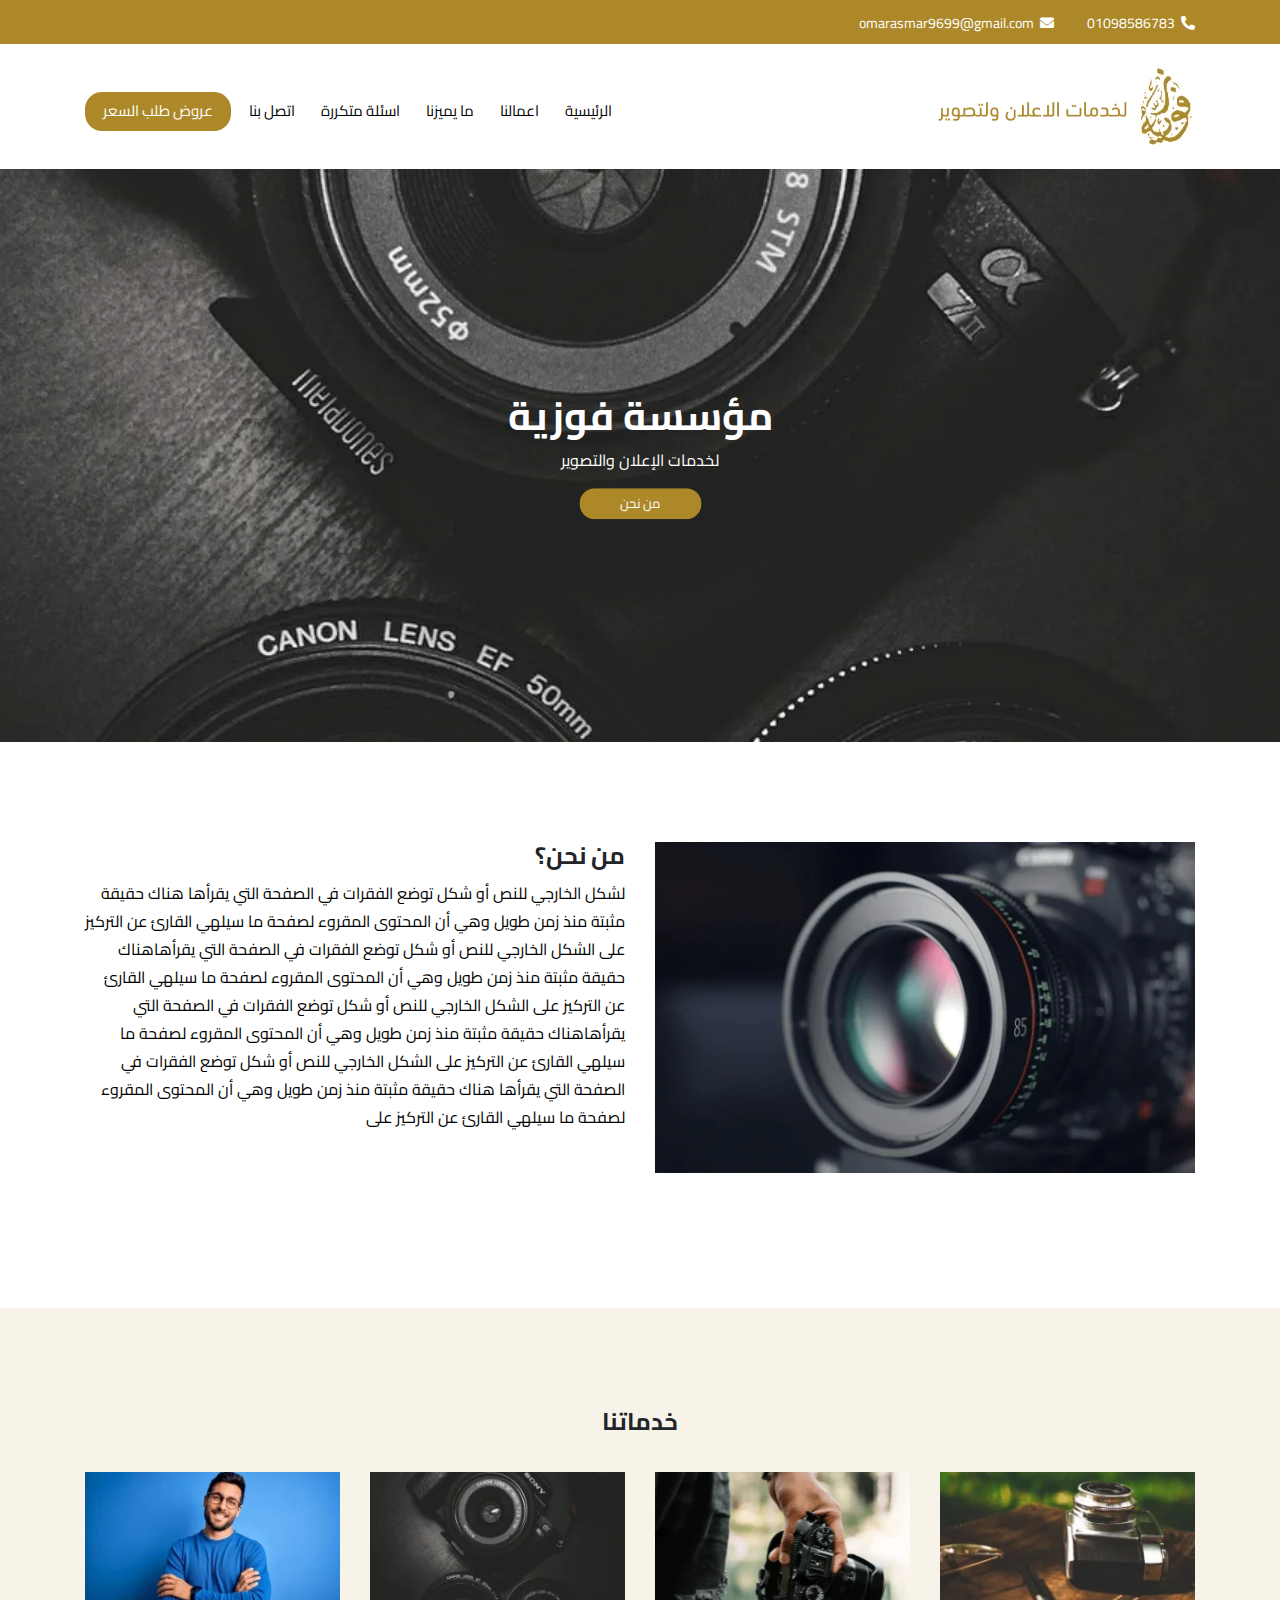
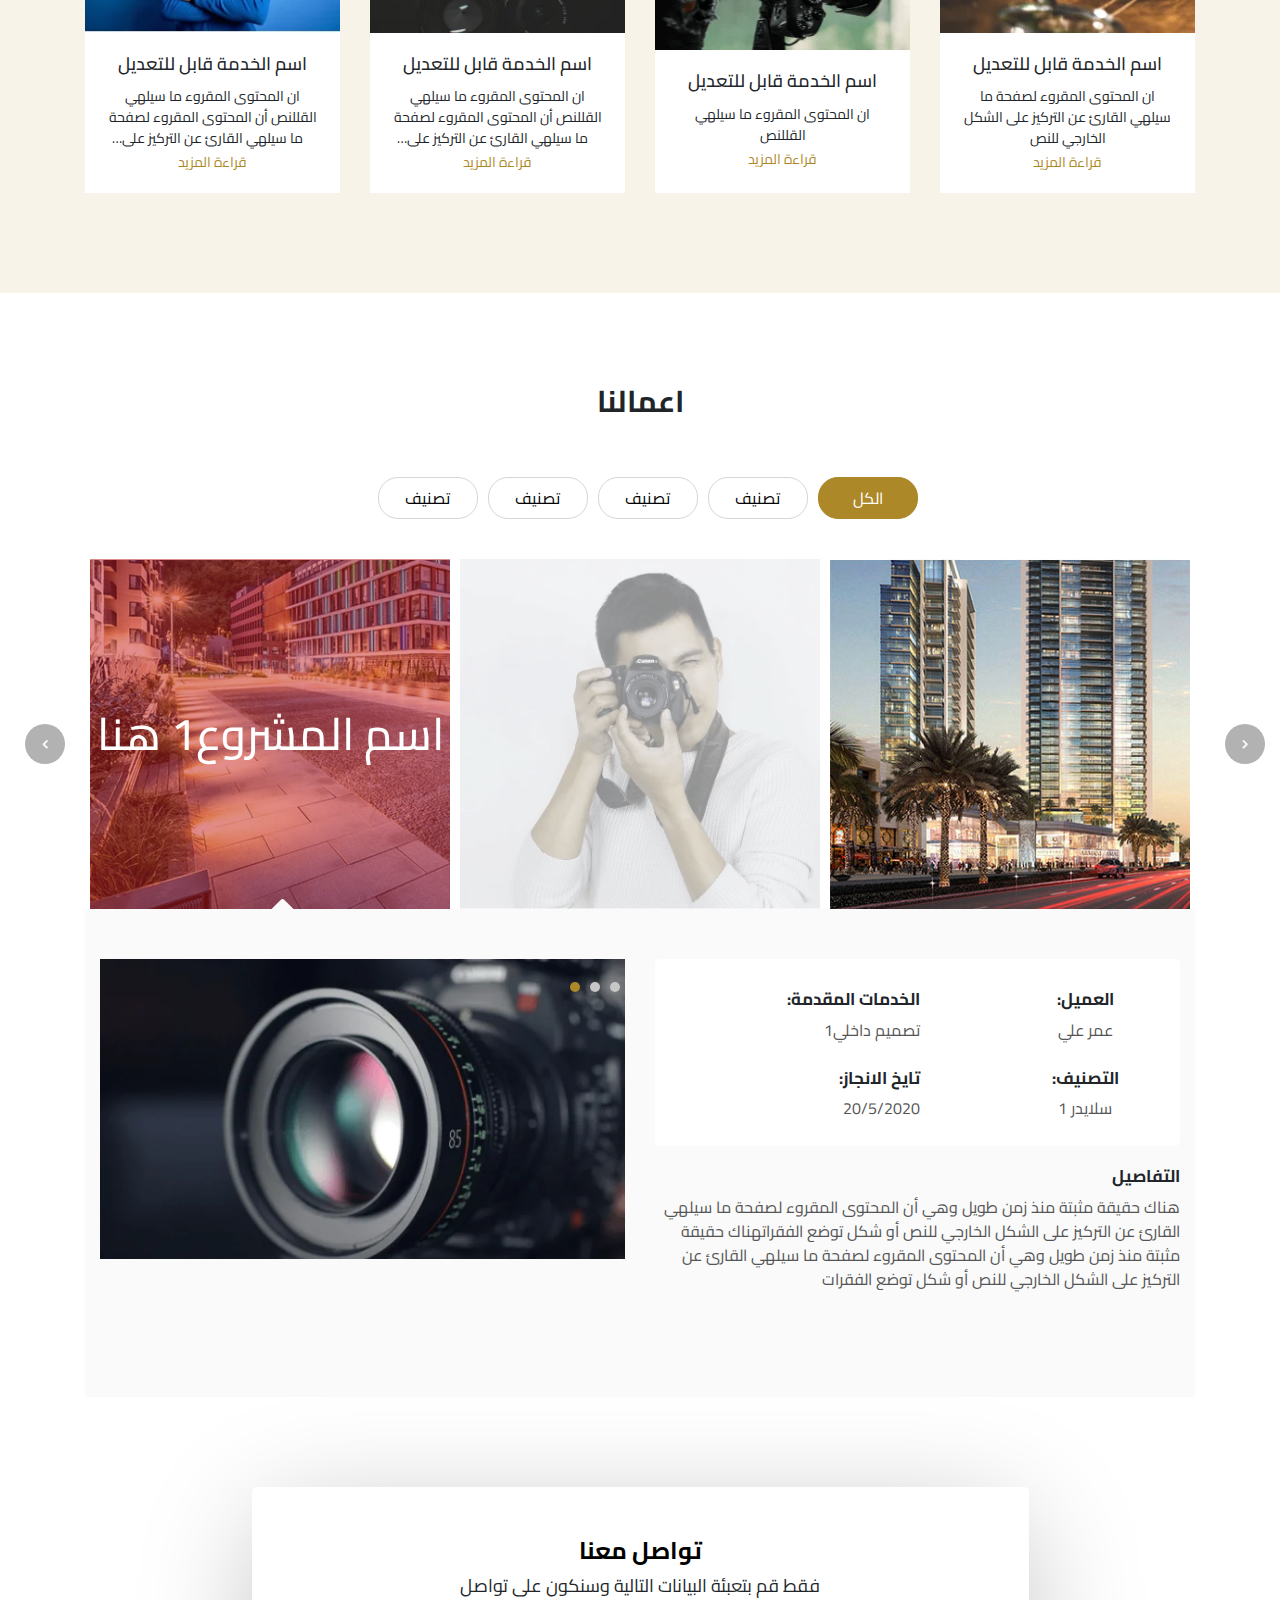
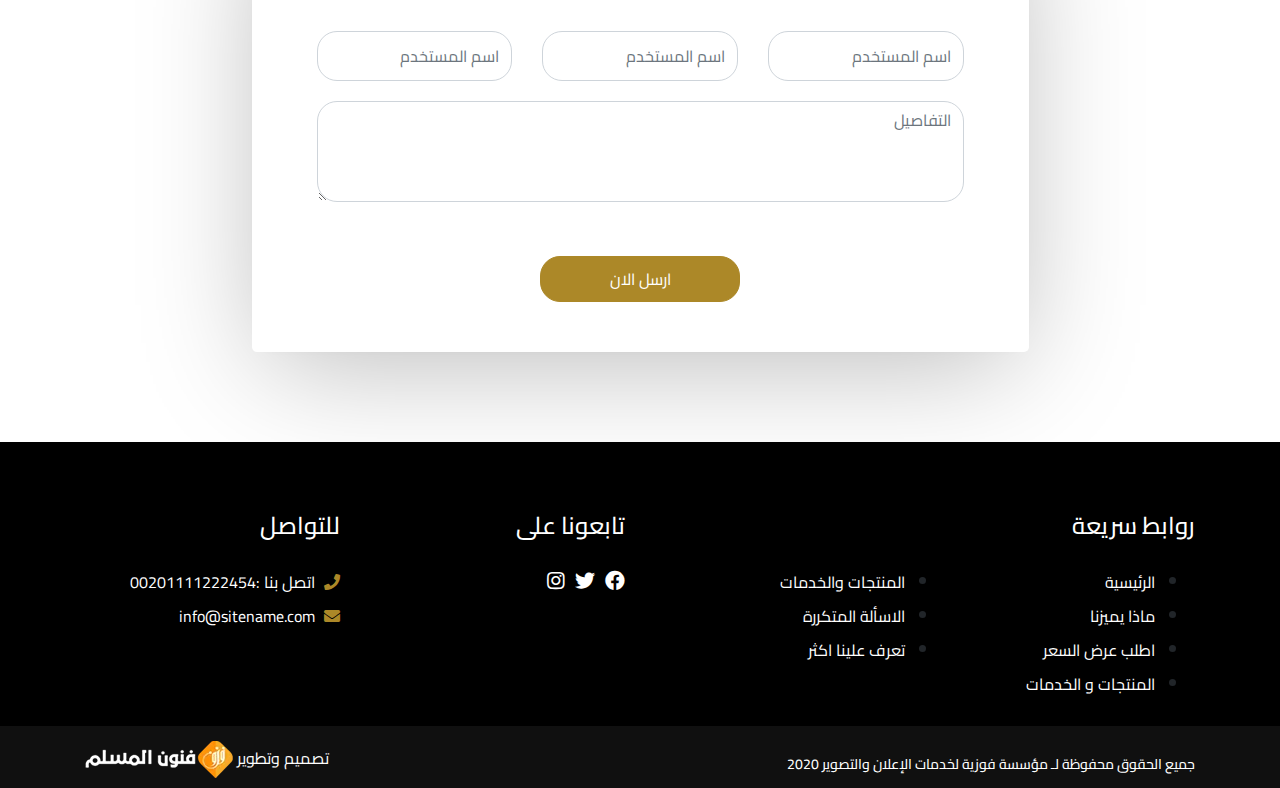
==== commit 1a8c9f2c: "minifiy img" ====
--- a/index.html
+++ b/index.html
@@ -33,7 +33,7 @@
   <nav class="navbar navbar-expand-lg navbar-light bg-light">
     <div class="container">
       <a class="navbar-brand" href="#">
-        <img src="./assets/images/logo.png" alt="">
+        <img src="./assets/images/logo.webp" alt="">
       </a>
       <button class="navbar-toggler" type="button" data-toggle="collapse" data-target="#navbarNav"
         aria-controls="navbarNav" aria-expanded="false" aria-label="Toggle navigation">
@@ -66,7 +66,7 @@
 
 
   <!-- header -->
-  <div class="header" style="background-image: url('./assets/images/header.png');">
+  <div class="header" style="background-image: url('./assets/images/header.webp');">
     <div class="container">
       <div class="header-content">
         <h5>مؤسسة فوزية </h5>
@@ -83,7 +83,7 @@
       <div class="row">
         <div class="col-sm-12 col-md-12 col-lg-6">
           <div class="who-img">
-            <img src="./assets/images/who-img.png" alt="">
+            <img src="./assets/images/who-img.webp" alt="">
           </div>
         </div>
         <div class="col-sm-12 col-md-12 col-lg-6">
@@ -110,7 +110,7 @@
       <div class="row">
         <div class="col-sm-12 col-md-6 col-lg-3">
           <div class="card">
-            <div class="card-img" style="background-image: url('./assets/images/serv-1.png');"></div>
+            <div class="card-img" style="background-image: url('./assets/images/serv-1.webp');"></div>
             <div class="card-body">
               <h5 class="card-title">اسم الخدمة قابل للتعديل</h5>
               <p class="card-text">ان المحتوى المقروء لصفحة ما سيلهي القارئ عن التركيز على الشكل الخارجي للنص</p>
@@ -122,7 +122,7 @@
         </div>
         <div class="col-sm-12 col-md-6 col-lg-3">
           <div class="card">
-            <div class="card-img" style="background-image: url('./assets/images/serv-2.png');"></div>
+            <div class="card-img" style="background-image: url('./assets/images/serv-2.webp');"></div>
             <div class="card-body">
               <h5 class="card-title">اسم الخدمة قابل للتعديل</h5>
               <p class="card-text">ان المحتوى المقروء ما سيلهي القللنص</p>
@@ -134,7 +134,7 @@
         </div>
         <div class="col-sm-12 col-md-6 col-lg-3">
           <div class="card">
-            <div class="card-img" style="background-image: url('./assets/images/serv-3.png');"></div>
+            <div class="card-img" style="background-image: url('./assets/images/serv-3.webp');"></div>
             <div class="card-body">
               <h5 class="card-title">اسم الخدمة قابل للتعديل</h5>
               <p class="card-text">ان المحتوى المقروء ما سيلهي القللنص أن المحتوى المقروء لصفحة ما سيلهي القارئ عن
@@ -147,7 +147,7 @@
         </div>
         <div class="col-sm-12 col-md-6 col-lg-3">
           <div class="card">
-            <div class="card-img" style="background-image: url('./assets/images/serv-4.png');"></div>
+            <div class="card-img" style="background-image: url('./assets/images/serv-4.webp');"></div>
             <div class="card-body">
               <h5 class="card-title">اسم الخدمة قابل للتعديل</h5>
               <p class="card-text">ان المحتوى المقروء ما سيلهي القللنص أن المحتوى المقروء لصفحة ما سيلهي القارئ عن
@@ -199,13 +199,13 @@
                     <div class="overlay">
                       <h5>اسم المشروع1 هنا</h5>
                     </div>
-                    <img src="./assets/images/proj-1.png" alt="">
+                    <img src="./assets/images/proj-1.webp" alt="">
                   </div>
                   <div class="item-slider">
                     <div class="overlay">
                       <h5>اسم المشروع2 هنا</h5>
                     </div>
-                    <img src="./assets/images/proj-2.png" alt="">
+                    <img src="./assets/images/proj-2.webp" alt="">
                   </div>
                   <div class="item-slider">
                     <div class="overlay">
@@ -217,13 +217,13 @@
                     <div class="overlay">
                       <h5>اسم المشروع4 هنا</h5>
                     </div>
-                    <img src="./assets/images/proj-2.png" alt="">
+                    <img src="./assets/images/proj-2.webp" alt="">
                   </div>
                   <div class="item-slider">
                     <div class="overlay">
                       <h5>اسم المشروع5 هنا</h5>
                     </div>
-                    <img src="./assets/images/proj-3.png" alt="">
+                    <img src="./assets/images/proj-3.webp" alt="">
                   </div>
                 </div>
                 <!--slider 2 -->
@@ -269,11 +269,11 @@
                         <div class="col-sm-12 col-lg-6">
                           <div class="project-details-slider" dir="ltr">
                             <div class="item-project-details"
-                              style="background-image: url('./assets/images/who-img.png');"></div>
-                            <div class="item-project-details"
-                              style="background-image: url('./assets/images/who-img.png');"></div>
-                            <div class="item-project-details"
-                              style="background-image: url('./assets/images/who-img.png');"></div>
+                              style="background-image: url('./assets/images/who-img.webp');"></div>
+                            <div class="item-project-details"
+                              style="background-image: url('./assets/images/who-img.webp');"></div>
+                            <div class="item-project-details"
+                              style="background-image: url('./assets/images/who-img.webp');"></div>
                           </div>
                         </div>
                       </div>
@@ -321,11 +321,11 @@
                         <div class="col-sm-12 col-lg-6">
                           <div class="project-details-slider" dir="ltr">
                             <div class="item-project-details"
-                              style="background-image: url('./assets/images/who-img.png');"></div>
-                            <div class="item-project-details"
-                              style="background-image: url('./assets/images/who-img.png');"></div>
-                            <div class="item-project-details"
-                              style="background-image: url('./assets/images/who-img.png');"></div>
+                              style="background-image: url('./assets/images/who-img.webp');"></div>
+                            <div class="item-project-details"
+                              style="background-image: url('./assets/images/who-img.webp');"></div>
+                            <div class="item-project-details"
+                              style="background-image: url('./assets/images/who-img.webp');"></div>
                           </div>
                         </div>
                       </div>
@@ -372,11 +372,11 @@
                         <div class="col-sm-12 col-lg-6">
                           <div class="project-details-slider" dir="ltr">
                             <div class="item-project-details"
-                              style="background-image: url('./assets/images/who-img.png');"></div>
-                            <div class="item-project-details"
-                              style="background-image: url('./assets/images/who-img.png');"></div>
-                            <div class="item-project-details"
-                              style="background-image: url('./assets/images/who-img.png');"></div>
+                              style="background-image: url('./assets/images/who-img.webp');"></div>
+                            <div class="item-project-details"
+                              style="background-image: url('./assets/images/who-img.webp');"></div>
+                            <div class="item-project-details"
+                              style="background-image: url('./assets/images/who-img.webp');"></div>
                           </div>
                         </div>
                       </div>
@@ -423,11 +423,11 @@
                         <div class="col-sm-12 col-lg-6">
                           <div class="project-details-slider" dir="ltr">
                             <div class="item-project-details"
-                              style="background-image: url('./assets/images/who-img.png');"></div>
-                            <div class="item-project-details"
-                              style="background-image: url('./assets/images/who-img.png');"></div>
-                            <div class="item-project-details"
-                              style="background-image: url('./assets/images/who-img.png');"></div>
+                              style="background-image: url('./assets/images/who-img.webp');"></div>
+                            <div class="item-project-details"
+                              style="background-image: url('./assets/images/who-img.webp');"></div>
+                            <div class="item-project-details"
+                              style="background-image: url('./assets/images/who-img.webp');"></div>
                           </div>
                         </div>
                       </div>
@@ -474,11 +474,11 @@
                         <div class="col-sm-12 col-lg-6">
                           <div class="project-details-slider" dir="ltr">
                             <div class="item-project-details"
-                              style="background-image: url('./assets/images/who-img.png');"></div>
-                            <div class="item-project-details"
-                              style="background-image: url('./assets/images/who-img.png');"></div>
-                            <div class="item-project-details"
-                              style="background-image: url('./assets/images/who-img.png');"></div>
+                              style="background-image: url('./assets/images/who-img.webp');"></div>
+                            <div class="item-project-details"
+                              style="background-image: url('./assets/images/who-img.webp');"></div>
+                            <div class="item-project-details"
+                              style="background-image: url('./assets/images/who-img.webp');"></div>
                           </div>
                         </div>
                       </div>
@@ -492,31 +492,31 @@
                     <div class="overlay">
                       <h5>اسم المشروع سلايدر2 هنا</h5>
                     </div>
-                    <img src="./assets/images/proj-3.png" alt="">
+                    <img src="./assets/images/proj-3.webp" alt="">
                   </div>
                   <div class="item-slider">
                     <div class="overlay">
                       <h5>اسم المشروع2 هنا</h5>
                     </div>
-                    <img src="./assets/images/proj-1.png" alt="">
+                    <img src="./assets/images/proj-1.webp" alt="">
                   </div>
                   <div class="item-slider">
                     <div class="overlay">
                       <h5>اسم المشروع3 هنا</h5>
                     </div>
-                    <img src="./assets/images/proj-3.png" alt="">
+                    <img src="./assets/images/proj-3.webp" alt="">
                   </div>
                   <div class="item-slider">
                     <div class="overlay">
                       <h5>اسم المشروع4 هنا</h5>
                     </div>
-                    <img src="./assets/images/proj-1.png" alt="">
+                    <img src="./assets/images/proj-1.webp" alt="">
                   </div>
                   <div class="item-slider">
                     <div class="overlay">
                       <h5>اسم المشروع5 هنا</h5>
                     </div>
-                    <img src="./assets/images/proj-3.png" alt="">
+                    <img src="./assets/images/proj-3.webp" alt="">
                   </div>
                 </div>
                 <!-- pr--det-slider-2 -->
@@ -562,11 +562,11 @@
                         <div class="col-sm-12 col-lg-6">
                           <div class="project-details-slider" dir="ltr">
                             <div class="item-project-details"
-                              style="background-image: url('./assets/images/header.png');"></div>
-                            <div class="item-project-details"
-                              style="background-image: url('./assets/images/header.png');"></div>
-                            <div class="item-project-details"
-                              style="background-image: url('./assets/images/header.png');"></div>
+                              style="background-image: url('./assets/images/header.webp');"></div>
+                            <div class="item-project-details"
+                              style="background-image: url('./assets/images/header.webp');"></div>
+                            <div class="item-project-details"
+                              style="background-image: url('./assets/images/header.webp');"></div>
                           </div>
                         </div>
                       </div>
@@ -614,11 +614,11 @@
                         <div class="col-sm-12 col-lg-6">
                           <div class="project-details-slider" dir="ltr">
                             <div class="item-project-details"
-                              style="background-image: url('./assets/images/who-img.png');"></div>
-                            <div class="item-project-details"
-                              style="background-image: url('./assets/images/who-img.png');"></div>
-                            <div class="item-project-details"
-                              style="background-image: url('./assets/images/who-img.png');"></div>
+                              style="background-image: url('./assets/images/who-img.webp');"></div>
+                            <div class="item-project-details"
+                              style="background-image: url('./assets/images/who-img.webp');"></div>
+                            <div class="item-project-details"
+                              style="background-image: url('./assets/images/who-img.webp');"></div>
                           </div>
                         </div>
                       </div>
@@ -665,11 +665,11 @@
                         <div class="col-sm-12 col-lg-6">
                           <div class="project-details-slider" dir="ltr">
                             <div class="item-project-details"
-                              style="background-image: url('./assets/images/serv-2.png');"></div>
-                            <div class="item-project-details"
-                              style="background-image: url('./assets/images/serv-2.png');"></div>
-                            <div class="item-project-details"
-                              style="background-image: url('./assets/images/serv-2.png');"></div>
+                              style="background-image: url('./assets/images/serv-2.webp');"></div>
+                            <div class="item-project-details"
+                              style="background-image: url('./assets/images/serv-2.webp');"></div>
+                            <div class="item-project-details"
+                              style="background-image: url('./assets/images/serv-2.webp');"></div>
                           </div>
                         </div>
                       </div>
@@ -716,11 +716,11 @@
                         <div class="col-sm-12 col-lg-6">
                           <div class="project-details-slider" dir="ltr">
                             <div class="item-project-details"
-                              style="background-image: url('./assets/images/who-img.png');"></div>
-                            <div class="item-project-details"
-                              style="background-image: url('./assets/images/who-img.png');"></div>
-                            <div class="item-project-details"
-                              style="background-image: url('./assets/images/who-img.png');"></div>
+                              style="background-image: url('./assets/images/who-img.webp');"></div>
+                            <div class="item-project-details"
+                              style="background-image: url('./assets/images/who-img.webp');"></div>
+                            <div class="item-project-details"
+                              style="background-image: url('./assets/images/who-img.webp');"></div>
                           </div>
                         </div>
                       </div>
@@ -767,11 +767,11 @@
                         <div class="col-sm-12 col-lg-6">
                           <div class="project-details-slider" dir="ltr">
                             <div class="item-project-details"
-                              style="background-image: url('./assets/images/who-img.png');"></div>
-                            <div class="item-project-details"
-                              style="background-image: url('./assets/images/who-img.png');"></div>
-                            <div class="item-project-details"
-                              style="background-image: url('./assets/images/who-img.png');"></div>
+                              style="background-image: url('./assets/images/who-img.webp');"></div>
+                            <div class="item-project-details"
+                              style="background-image: url('./assets/images/who-img.webp');"></div>
+                            <div class="item-project-details"
+                              style="background-image: url('./assets/images/who-img.webp');"></div>
                           </div>
                         </div>
                       </div>
@@ -986,7 +986,7 @@
         <div class="col-sm-12 col-md-12 col-lg-6">
           <div class="logo-funun">
             <span class="text-white">تصميم وتطوير</span>
-            <img src="./assets/images/funun.png" />
+            <img src="./assets/images/funun.webp" />
           </div>
         </div>
       </div>
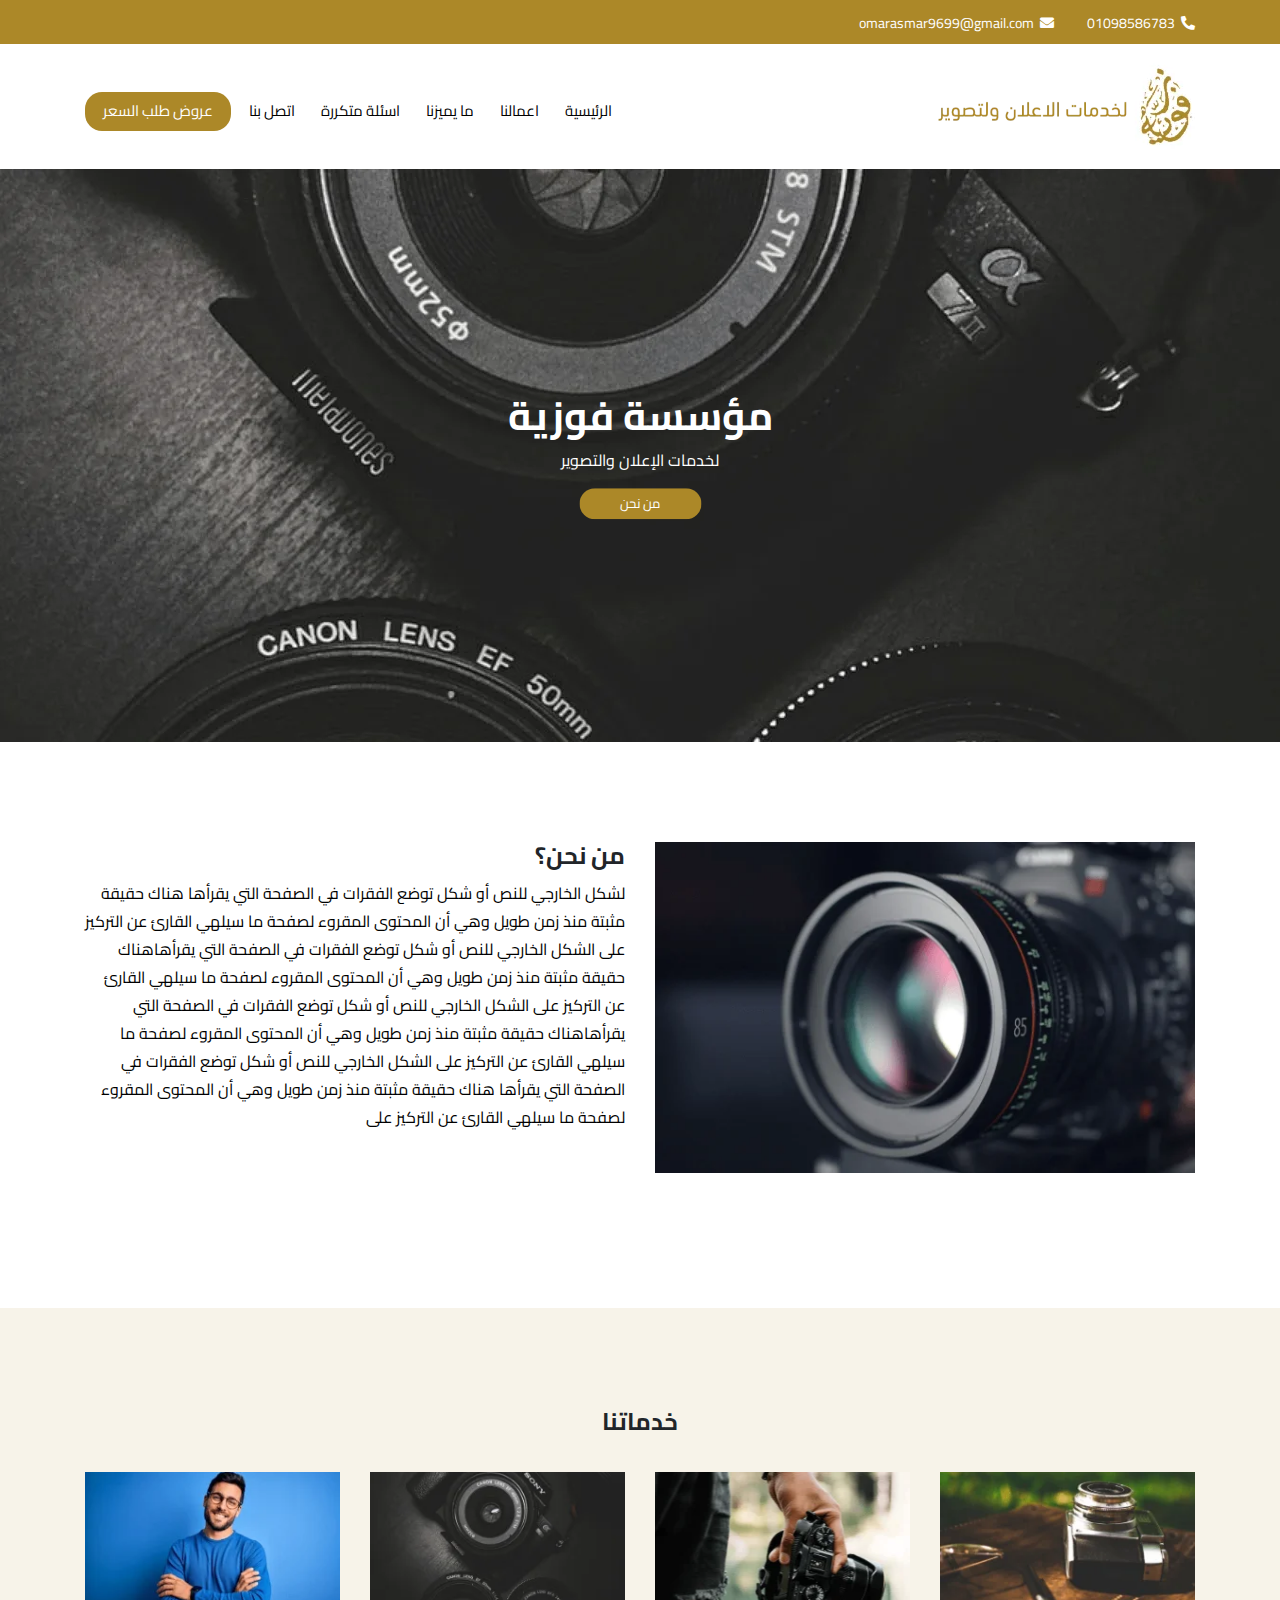
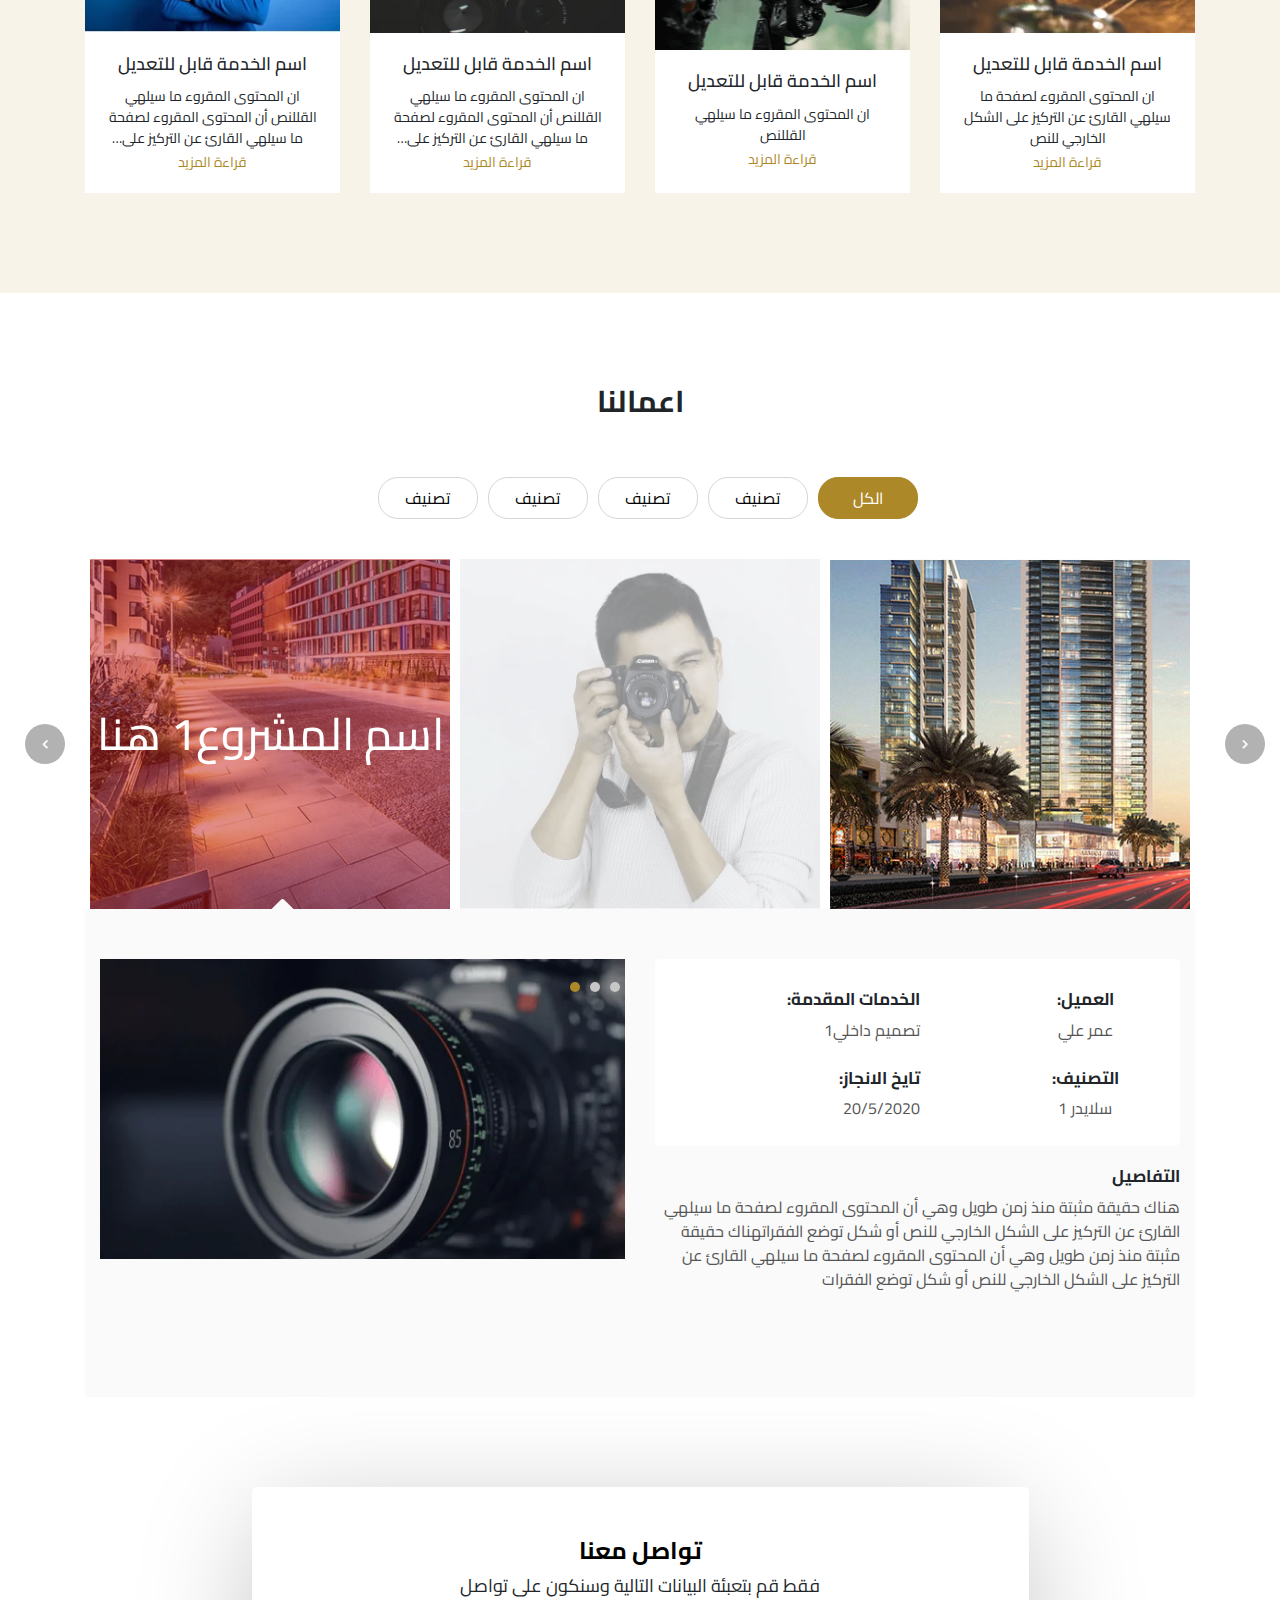
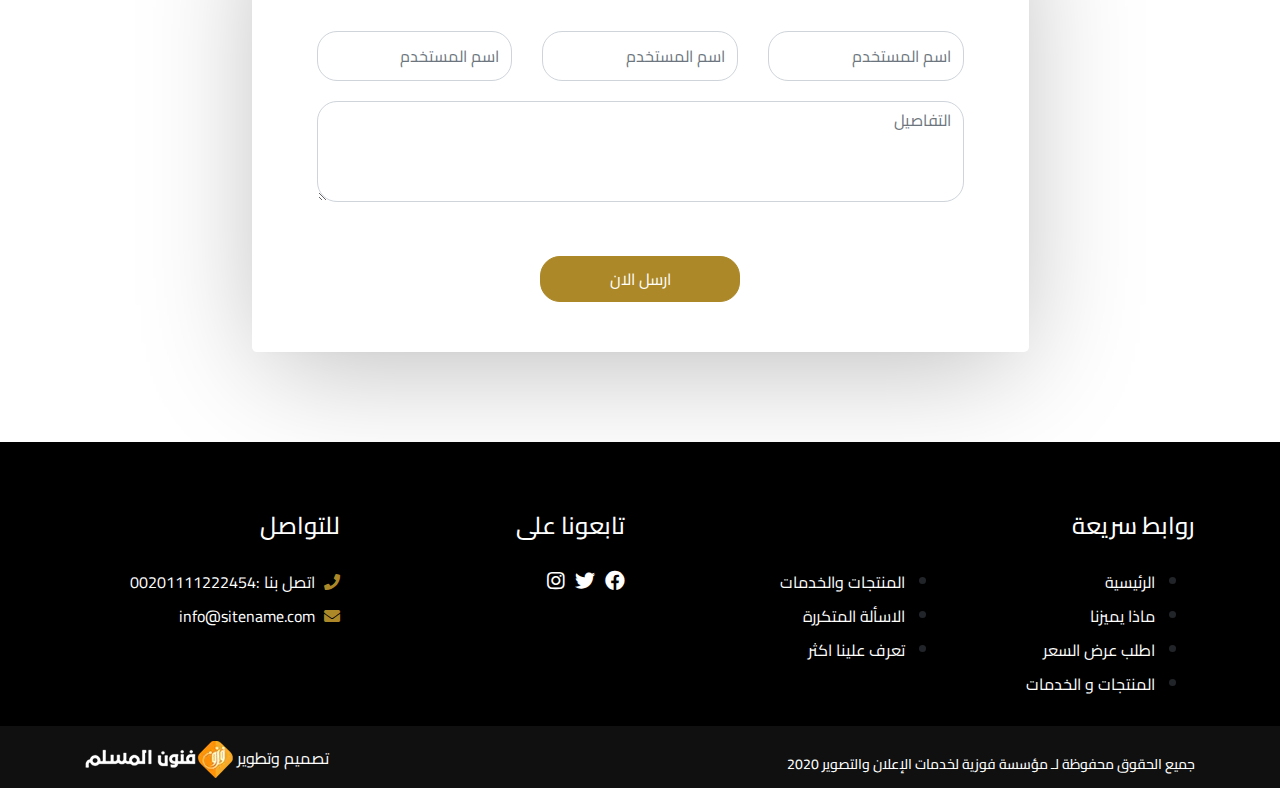
==== commit 03089aa3: "add-font-awesome library" ====
--- a/index.html
+++ b/index.html
@@ -5,7 +5,7 @@
   <meta charset="UTF-8">
   <meta name="viewport" content="width=device-width, initial-scale=1.0">
   <link rel="stylesheet" href="./assets/css/bootstrap-ar.min.css">
-  <link rel="stylesheet" href="https://cdnjs.cloudflare.com/ajax/libs/font-awesome/5.13.0/css/all.min.css" />
+  <link rel="stylesheet" href="./assets/css/all.min.css">
   <link rel="stylesheet" href="./assets/css/slick.css">
   <link rel="stylesheet" href="./assets/css/slick-theme.css">
   <link rel="stylesheet" href="./assets/css/style.css">
--- a/assets/css/all.min.css
+++ b/assets/css/all.min.css
@@ -0,0 +1,5 @@
+/*!
+ * Font Awesome Free 5.15.1 by @fontawesome - https://fontawesome.com
+ * License - https://fontawesome.com/license/free (Icons: CC BY 4.0, Fonts: SIL OFL 1.1, Code: MIT License)
+ */
+.fa,.fab,.fad,.fal,.far,.fas{-moz-osx-font-smoothing:grayscale;-webkit-font-smoothing:antialiased;display:inline-block;font-style:normal;font-variant:normal;text-rendering:auto;line-height:1}.fa-lg{font-size:1.33333em;line-height:.75em;vertical-align:-.0667em}.fa-xs{font-size:.75em}.fa-sm{font-size:.875em}.fa-1x{font-size:1em}.fa-2x{font-size:2em}.fa-3x{font-size:3em}.fa-4x{font-size:4em}.fa-5x{font-size:5em}.fa-6x{font-size:6em}.fa-7x{font-size:7em}.fa-8x{font-size:8em}.fa-9x{font-size:9em}.fa-10x{font-size:10em}.fa-fw{text-align:center;width:1.25em}.fa-ul{list-style-type:none;margin-left:2.5em;padding-left:0}.fa-ul>li{position:relative}.fa-li{left:-2em;position:absolute;text-align:center;width:2em;line-height:inherit}.fa-border{border:.08em solid #eee;border-radius:.1em;padding:.2em .25em .15em}.fa-pull-left{float:left}.fa-pull-right{float:right}.fa.fa-pull-left,.fab.fa-pull-left,.fal.fa-pull-left,.far.fa-pull-left,.fas.fa-pull-left{margin-right:.3em}.fa.fa-pull-right,.fab.fa-pull-right,.fal.fa-pull-right,.far.fa-pull-right,.fas.fa-pull-right{margin-left:.3em}.fa-spin{-webkit-animation:fa-spin 2s linear infinite;animation:fa-spin 2s linear infinite}.fa-pulse{-webkit-animation:fa-spin 1s steps(8) infinite;animation:fa-spin 1s steps(8) infinite}@-webkit-keyframes fa-spin{0%{-webkit-transform:rotate(0deg);transform:rotate(0deg)}to{-webkit-transform:rotate(1turn);transform:rotate(1turn)}}@keyframes fa-spin{0%{-webkit-transform:rotate(0deg);transform:rotate(0deg)}to{-webkit-transform:rotate(1turn);transform:rotate(1turn)}}.fa-rotate-90{-ms-filter:"progid:DXImageTransform.Microsoft.BasicImage(rotation=1)";-webkit-transform:rotate(90deg);transform:rotate(90deg)}.fa-rotate-180{-ms-filter:"progid:DXImageTransform.Microsoft.BasicImage(rotation=2)";-webkit-transform:rotate(180deg);transform:rotate(180deg)}.fa-rotate-270{-ms-filter:"progid:DXImageTransform.Microsoft.BasicImage(rotation=3)";-webkit-transform:rotate(270deg);transform:rotate(270deg)}.fa-flip-horizontal{-ms-filter:"progid:DXImageTransform.Microsoft.BasicImage(rotation=0, mirror=1)";-webkit-transform:scaleX(-1);transform:scaleX(-1)}.fa-flip-vertical{-webkit-transform:scaleY(-1);transform:scaleY(-1)}.fa-flip-both,.fa-flip-horizontal.fa-flip-vertical,.fa-flip-vertical{-ms-filter:"progid:DXImageTransform.Microsoft.BasicImage(rotation=2, mirror=1)"}.fa-flip-both,.fa-flip-horizontal.fa-flip-vertical{-webkit-transform:scale(-1);transform:scale(-1)}:root .fa-flip-both,:root .fa-flip-horizontal,:root .fa-flip-vertical,:root .fa-rotate-90,:root .fa-rotate-180,:root .fa-rotate-270{-webkit-filter:none;filter:none}.fa-stack{display:inline-block;height:2em;line-height:2em;position:relative;vertical-align:middle;width:2.5em}.fa-stack-1x,.fa-stack-2x{left:0;position:absolute;text-align:center;width:100%}.fa-stack-1x{line-height:inherit}.fa-stack-2x{font-size:2em}.fa-inverse{color:#fff}.fa-500px:before{content:"\f26e"}.fa-accessible-icon:before{content:"\f368"}.fa-accusoft:before{content:"\f369"}.fa-acquisitions-incorporated:before{content:"\f6af"}.fa-ad:before{content:"\f641"}.fa-address-book:before{content:"\f2b9"}.fa-address-card:before{content:"\f2bb"}.fa-adjust:before{content:"\f042"}.fa-adn:before{content:"\f170"}.fa-adversal:before{content:"\f36a"}.fa-affiliatetheme:before{content:"\f36b"}.fa-air-freshener:before{content:"\f5d0"}.fa-airbnb:before{content:"\f834"}.fa-algolia:before{content:"\f36c"}.fa-align-center:before{content:"\f037"}.fa-align-justify:before{content:"\f039"}.fa-align-left:before{content:"\f036"}.fa-align-right:before{content:"\f038"}.fa-alipay:before{content:"\f642"}.fa-allergies:before{content:"\f461"}.fa-amazon:before{content:"\f270"}.fa-amazon-pay:before{content:"\f42c"}.fa-ambulance:before{content:"\f0f9"}.fa-american-sign-language-interpreting:before{content:"\f2a3"}.fa-amilia:before{content:"\f36d"}.fa-anchor:before{content:"\f13d"}.fa-android:before{content:"\f17b"}.fa-angellist:before{content:"\f209"}.fa-angle-double-down:before{content:"\f103"}.fa-angle-double-left:before{content:"\f100"}.fa-angle-double-right:before{content:"\f101"}.fa-angle-double-up:before{content:"\f102"}.fa-angle-down:before{content:"\f107"}.fa-angle-left:before{content:"\f104"}.fa-angle-right:before{content:"\f105"}.fa-angle-up:before{content:"\f106"}.fa-angry:before{content:"\f556"}.fa-angrycreative:before{content:"\f36e"}.fa-angular:before{content:"\f420"}.fa-ankh:before{content:"\f644"}.fa-app-store:before{content:"\f36f"}.fa-app-store-ios:before{content:"\f370"}.fa-apper:before{content:"\f371"}.fa-apple:before{content:"\f179"}.fa-apple-alt:before{content:"\f5d1"}.fa-apple-pay:before{content:"\f415"}.fa-archive:before{content:"\f187"}.fa-archway:before{content:"\f557"}.fa-arrow-alt-circle-down:before{content:"\f358"}.fa-arrow-alt-circle-left:before{content:"\f359"}.fa-arrow-alt-circle-right:before{content:"\f35a"}.fa-arrow-alt-circle-up:before{content:"\f35b"}.fa-arrow-circle-down:before{content:"\f0ab"}.fa-arrow-circle-left:before{content:"\f0a8"}.fa-arrow-circle-right:before{content:"\f0a9"}.fa-arrow-circle-up:before{content:"\f0aa"}.fa-arrow-down:before{content:"\f063"}.fa-arrow-left:before{content:"\f060"}.fa-arrow-right:before{content:"\f061"}.fa-arrow-up:before{content:"\f062"}.fa-arrows-alt:before{content:"\f0b2"}.fa-arrows-alt-h:before{content:"\f337"}.fa-arrows-alt-v:before{content:"\f338"}.fa-artstation:before{content:"\f77a"}.fa-assistive-listening-systems:before{content:"\f2a2"}.fa-asterisk:before{content:"\f069"}.fa-asymmetrik:before{content:"\f372"}.fa-at:before{content:"\f1fa"}.fa-atlas:before{content:"\f558"}.fa-atlassian:before{content:"\f77b"}.fa-atom:before{content:"\f5d2"}.fa-audible:before{content:"\f373"}.fa-audio-description:before{content:"\f29e"}.fa-autoprefixer:before{content:"\f41c"}.fa-avianex:before{content:"\f374"}.fa-aviato:before{content:"\f421"}.fa-award:before{content:"\f559"}.fa-aws:before{content:"\f375"}.fa-baby:before{content:"\f77c"}.fa-baby-carriage:before{content:"\f77d"}.fa-backspace:before{content:"\f55a"}.fa-backward:before{content:"\f04a"}.fa-bacon:before{content:"\f7e5"}.fa-bacteria:before{content:"\e059"}.fa-bacterium:before{content:"\e05a"}.fa-bahai:before{content:"\f666"}.fa-balance-scale:before{content:"\f24e"}.fa-balance-scale-left:before{content:"\f515"}.fa-balance-scale-right:before{content:"\f516"}.fa-ban:before{content:"\f05e"}.fa-band-aid:before{content:"\f462"}.fa-bandcamp:before{content:"\f2d5"}.fa-barcode:before{content:"\f02a"}.fa-bars:before{content:"\f0c9"}.fa-baseball-ball:before{content:"\f433"}.fa-basketball-ball:before{content:"\f434"}.fa-bath:before{content:"\f2cd"}.fa-battery-empty:before{content:"\f244"}.fa-battery-full:before{content:"\f240"}.fa-battery-half:before{content:"\f242"}.fa-battery-quarter:before{content:"\f243"}.fa-battery-three-quarters:before{content:"\f241"}.fa-battle-net:before{content:"\f835"}.fa-bed:before{content:"\f236"}.fa-beer:before{content:"\f0fc"}.fa-behance:before{content:"\f1b4"}.fa-behance-square:before{content:"\f1b5"}.fa-bell:before{content:"\f0f3"}.fa-bell-slash:before{content:"\f1f6"}.fa-bezier-curve:before{content:"\f55b"}.fa-bible:before{content:"\f647"}.fa-bicycle:before{content:"\f206"}.fa-biking:before{content:"\f84a"}.fa-bimobject:before{content:"\f378"}.fa-binoculars:before{content:"\f1e5"}.fa-biohazard:before{content:"\f780"}.fa-birthday-cake:before{content:"\f1fd"}.fa-bitbucket:before{content:"\f171"}.fa-bitcoin:before{content:"\f379"}.fa-bity:before{content:"\f37a"}.fa-black-tie:before{content:"\f27e"}.fa-blackberry:before{content:"\f37b"}.fa-blender:before{content:"\f517"}.fa-blender-phone:before{content:"\f6b6"}.fa-blind:before{content:"\f29d"}.fa-blog:before{content:"\f781"}.fa-blogger:before{content:"\f37c"}.fa-blogger-b:before{content:"\f37d"}.fa-bluetooth:before{content:"\f293"}.fa-bluetooth-b:before{content:"\f294"}.fa-bold:before{content:"\f032"}.fa-bolt:before{content:"\f0e7"}.fa-bomb:before{content:"\f1e2"}.fa-bone:before{content:"\f5d7"}.fa-bong:before{content:"\f55c"}.fa-book:before{content:"\f02d"}.fa-book-dead:before{content:"\f6b7"}.fa-book-medical:before{content:"\f7e6"}.fa-book-open:before{content:"\f518"}.fa-book-reader:before{content:"\f5da"}.fa-bookmark:before{content:"\f02e"}.fa-bootstrap:before{content:"\f836"}.fa-border-all:before{content:"\f84c"}.fa-border-none:before{content:"\f850"}.fa-border-style:before{content:"\f853"}.fa-bowling-ball:before{content:"\f436"}.fa-box:before{content:"\f466"}.fa-box-open:before{content:"\f49e"}.fa-box-tissue:before{content:"\e05b"}.fa-boxes:before{content:"\f468"}.fa-braille:before{content:"\f2a1"}.fa-brain:before{content:"\f5dc"}.fa-bread-slice:before{content:"\f7ec"}.fa-briefcase:before{content:"\f0b1"}.fa-briefcase-medical:before{content:"\f469"}.fa-broadcast-tower:before{content:"\f519"}.fa-broom:before{content:"\f51a"}.fa-brush:before{content:"\f55d"}.fa-btc:before{content:"\f15a"}.fa-buffer:before{content:"\f837"}.fa-bug:before{content:"\f188"}.fa-building:before{content:"\f1ad"}.fa-bullhorn:before{content:"\f0a1"}.fa-bullseye:before{content:"\f140"}.fa-burn:before{content:"\f46a"}.fa-buromobelexperte:before{content:"\f37f"}.fa-bus:before{content:"\f207"}.fa-bus-alt:before{content:"\f55e"}.fa-business-time:before{content:"\f64a"}.fa-buy-n-large:before{content:"\f8a6"}.fa-buysellads:before{content:"\f20d"}.fa-calculator:before{content:"\f1ec"}.fa-calendar:before{content:"\f133"}.fa-calendar-alt:before{content:"\f073"}.fa-calendar-check:before{content:"\f274"}.fa-calendar-day:before{content:"\f783"}.fa-calendar-minus:before{content:"\f272"}.fa-calendar-plus:before{content:"\f271"}.fa-calendar-times:before{content:"\f273"}.fa-calendar-week:before{content:"\f784"}.fa-camera:before{content:"\f030"}.fa-camera-retro:before{content:"\f083"}.fa-campground:before{content:"\f6bb"}.fa-canadian-maple-leaf:before{content:"\f785"}.fa-candy-cane:before{content:"\f786"}.fa-cannabis:before{content:"\f55f"}.fa-capsules:before{content:"\f46b"}.fa-car:before{content:"\f1b9"}.fa-car-alt:before{content:"\f5de"}.fa-car-battery:before{content:"\f5df"}.fa-car-crash:before{content:"\f5e1"}.fa-car-side:before{content:"\f5e4"}.fa-caravan:before{content:"\f8ff"}.fa-caret-down:before{content:"\f0d7"}.fa-caret-left:before{content:"\f0d9"}.fa-caret-right:before{content:"\f0da"}.fa-caret-square-down:before{content:"\f150"}.fa-caret-square-left:before{content:"\f191"}.fa-caret-square-right:before{content:"\f152"}.fa-caret-square-up:before{content:"\f151"}.fa-caret-up:before{content:"\f0d8"}.fa-carrot:before{content:"\f787"}.fa-cart-arrow-down:before{content:"\f218"}.fa-cart-plus:before{content:"\f217"}.fa-cash-register:before{content:"\f788"}.fa-cat:before{content:"\f6be"}.fa-cc-amazon-pay:before{content:"\f42d"}.fa-cc-amex:before{content:"\f1f3"}.fa-cc-apple-pay:before{content:"\f416"}.fa-cc-diners-club:before{content:"\f24c"}.fa-cc-discover:before{content:"\f1f2"}.fa-cc-jcb:before{content:"\f24b"}.fa-cc-mastercard:before{content:"\f1f1"}.fa-cc-paypal:before{content:"\f1f4"}.fa-cc-stripe:before{content:"\f1f5"}.fa-cc-visa:before{content:"\f1f0"}.fa-centercode:before{content:"\f380"}.fa-centos:before{content:"\f789"}.fa-certificate:before{content:"\f0a3"}.fa-chair:before{content:"\f6c0"}.fa-chalkboard:before{content:"\f51b"}.fa-chalkboard-teacher:before{content:"\f51c"}.fa-charging-station:before{content:"\f5e7"}.fa-chart-area:before{content:"\f1fe"}.fa-chart-bar:before{content:"\f080"}.fa-chart-line:before{content:"\f201"}.fa-chart-pie:before{content:"\f200"}.fa-check:before{content:"\f00c"}.fa-check-circle:before{content:"\f058"}.fa-check-double:before{content:"\f560"}.fa-check-square:before{content:"\f14a"}.fa-cheese:before{content:"\f7ef"}.fa-chess:before{content:"\f439"}.fa-chess-bishop:before{content:"\f43a"}.fa-chess-board:before{content:"\f43c"}.fa-chess-king:before{content:"\f43f"}.fa-chess-knight:before{content:"\f441"}.fa-chess-pawn:before{content:"\f443"}.fa-chess-queen:before{content:"\f445"}.fa-chess-rook:before{content:"\f447"}.fa-chevron-circle-down:before{content:"\f13a"}.fa-chevron-circle-left:before{content:"\f137"}.fa-chevron-circle-right:before{content:"\f138"}.fa-chevron-circle-up:before{content:"\f139"}.fa-chevron-down:before{content:"\f078"}.fa-chevron-left:before{content:"\f053"}.fa-chevron-right:before{content:"\f054"}.fa-chevron-up:before{content:"\f077"}.fa-child:before{content:"\f1ae"}.fa-chrome:before{content:"\f268"}.fa-chromecast:before{content:"\f838"}.fa-church:before{content:"\f51d"}.fa-circle:before{content:"\f111"}.fa-circle-notch:before{content:"\f1ce"}.fa-city:before{content:"\f64f"}.fa-clinic-medical:before{content:"\f7f2"}.fa-clipboard:before{content:"\f328"}.fa-clipboard-check:before{content:"\f46c"}.fa-clipboard-list:before{content:"\f46d"}.fa-clock:before{content:"\f017"}.fa-clone:before{content:"\f24d"}.fa-closed-captioning:before{content:"\f20a"}.fa-cloud:before{content:"\f0c2"}.fa-cloud-download-alt:before{content:"\f381"}.fa-cloud-meatball:before{content:"\f73b"}.fa-cloud-moon:before{content:"\f6c3"}.fa-cloud-moon-rain:before{content:"\f73c"}.fa-cloud-rain:before{content:"\f73d"}.fa-cloud-showers-heavy:before{content:"\f740"}.fa-cloud-sun:before{content:"\f6c4"}.fa-cloud-sun-rain:before{content:"\f743"}.fa-cloud-upload-alt:before{content:"\f382"}.fa-cloudflare:before{content:"\e07d"}.fa-cloudscale:before{content:"\f383"}.fa-cloudsmith:before{content:"\f384"}.fa-cloudversify:before{content:"\f385"}.fa-cocktail:before{content:"\f561"}.fa-code:before{content:"\f121"}.fa-code-branch:before{content:"\f126"}.fa-codepen:before{content:"\f1cb"}.fa-codiepie:before{content:"\f284"}.fa-coffee:before{content:"\f0f4"}.fa-cog:before{content:"\f013"}.fa-cogs:before{content:"\f085"}.fa-coins:before{content:"\f51e"}.fa-columns:before{content:"\f0db"}.fa-comment:before{content:"\f075"}.fa-comment-alt:before{content:"\f27a"}.fa-comment-dollar:before{content:"\f651"}.fa-comment-dots:before{content:"\f4ad"}.fa-comment-medical:before{content:"\f7f5"}.fa-comment-slash:before{content:"\f4b3"}.fa-comments:before{content:"\f086"}.fa-comments-dollar:before{content:"\f653"}.fa-compact-disc:before{content:"\f51f"}.fa-compass:before{content:"\f14e"}.fa-compress:before{content:"\f066"}.fa-compress-alt:before{content:"\f422"}.fa-compress-arrows-alt:before{content:"\f78c"}.fa-concierge-bell:before{content:"\f562"}.fa-confluence:before{content:"\f78d"}.fa-connectdevelop:before{content:"\f20e"}.fa-contao:before{content:"\f26d"}.fa-cookie:before{content:"\f563"}.fa-cookie-bite:before{content:"\f564"}.fa-copy:before{content:"\f0c5"}.fa-copyright:before{content:"\f1f9"}.fa-cotton-bureau:before{content:"\f89e"}.fa-couch:before{content:"\f4b8"}.fa-cpanel:before{content:"\f388"}.fa-creative-commons:before{content:"\f25e"}.fa-creative-commons-by:before{content:"\f4e7"}.fa-creative-commons-nc:before{content:"\f4e8"}.fa-creative-commons-nc-eu:before{content:"\f4e9"}.fa-creative-commons-nc-jp:before{content:"\f4ea"}.fa-creative-commons-nd:before{content:"\f4eb"}.fa-creative-commons-pd:before{content:"\f4ec"}.fa-creative-commons-pd-alt:before{content:"\f4ed"}.fa-creative-commons-remix:before{content:"\f4ee"}.fa-creative-commons-sa:before{content:"\f4ef"}.fa-creative-commons-sampling:before{content:"\f4f0"}.fa-creative-commons-sampling-plus:before{content:"\f4f1"}.fa-creative-commons-share:before{content:"\f4f2"}.fa-creative-commons-zero:before{content:"\f4f3"}.fa-credit-card:before{content:"\f09d"}.fa-critical-role:before{content:"\f6c9"}.fa-crop:before{content:"\f125"}.fa-crop-alt:before{content:"\f565"}.fa-cross:before{content:"\f654"}.fa-crosshairs:before{content:"\f05b"}.fa-crow:before{content:"\f520"}.fa-crown:before{content:"\f521"}.fa-crutch:before{content:"\f7f7"}.fa-css3:before{content:"\f13c"}.fa-css3-alt:before{content:"\f38b"}.fa-cube:before{content:"\f1b2"}.fa-cubes:before{content:"\f1b3"}.fa-cut:before{content:"\f0c4"}.fa-cuttlefish:before{content:"\f38c"}.fa-d-and-d:before{content:"\f38d"}.fa-d-and-d-beyond:before{content:"\f6ca"}.fa-dailymotion:before{content:"\e052"}.fa-dashcube:before{content:"\f210"}.fa-database:before{content:"\f1c0"}.fa-deaf:before{content:"\f2a4"}.fa-deezer:before{content:"\e077"}.fa-delicious:before{content:"\f1a5"}.fa-democrat:before{content:"\f747"}.fa-deploydog:before{content:"\f38e"}.fa-deskpro:before{content:"\f38f"}.fa-desktop:before{content:"\f108"}.fa-dev:before{content:"\f6cc"}.fa-deviantart:before{content:"\f1bd"}.fa-dharmachakra:before{content:"\f655"}.fa-dhl:before{content:"\f790"}.fa-diagnoses:before{content:"\f470"}.fa-diaspora:before{content:"\f791"}.fa-dice:before{content:"\f522"}.fa-dice-d20:before{content:"\f6cf"}.fa-dice-d6:before{content:"\f6d1"}.fa-dice-five:before{content:"\f523"}.fa-dice-four:before{content:"\f524"}.fa-dice-one:before{content:"\f525"}.fa-dice-six:before{content:"\f526"}.fa-dice-three:before{content:"\f527"}.fa-dice-two:before{content:"\f528"}.fa-digg:before{content:"\f1a6"}.fa-digital-ocean:before{content:"\f391"}.fa-digital-tachograph:before{content:"\f566"}.fa-directions:before{content:"\f5eb"}.fa-discord:before{content:"\f392"}.fa-discourse:before{content:"\f393"}.fa-disease:before{content:"\f7fa"}.fa-divide:before{content:"\f529"}.fa-dizzy:before{content:"\f567"}.fa-dna:before{content:"\f471"}.fa-dochub:before{content:"\f394"}.fa-docker:before{content:"\f395"}.fa-dog:before{content:"\f6d3"}.fa-dollar-sign:before{content:"\f155"}.fa-dolly:before{content:"\f472"}.fa-dolly-flatbed:before{content:"\f474"}.fa-donate:before{content:"\f4b9"}.fa-door-closed:before{content:"\f52a"}.fa-door-open:before{content:"\f52b"}.fa-dot-circle:before{content:"\f192"}.fa-dove:before{content:"\f4ba"}.fa-download:before{content:"\f019"}.fa-draft2digital:before{content:"\f396"}.fa-drafting-compass:before{content:"\f568"}.fa-dragon:before{content:"\f6d5"}.fa-draw-polygon:before{content:"\f5ee"}.fa-dribbble:before{content:"\f17d"}.fa-dribbble-square:before{content:"\f397"}.fa-dropbox:before{content:"\f16b"}.fa-drum:before{content:"\f569"}.fa-drum-steelpan:before{content:"\f56a"}.fa-drumstick-bite:before{content:"\f6d7"}.fa-drupal:before{content:"\f1a9"}.fa-dumbbell:before{content:"\f44b"}.fa-dumpster:before{content:"\f793"}.fa-dumpster-fire:before{content:"\f794"}.fa-dungeon:before{content:"\f6d9"}.fa-dyalog:before{content:"\f399"}.fa-earlybirds:before{content:"\f39a"}.fa-ebay:before{content:"\f4f4"}.fa-edge:before{content:"\f282"}.fa-edge-legacy:before{content:"\e078"}.fa-edit:before{content:"\f044"}.fa-egg:before{content:"\f7fb"}.fa-eject:before{content:"\f052"}.fa-elementor:before{content:"\f430"}.fa-ellipsis-h:before{content:"\f141"}.fa-ellipsis-v:before{content:"\f142"}.fa-ello:before{content:"\f5f1"}.fa-ember:before{content:"\f423"}.fa-empire:before{content:"\f1d1"}.fa-envelope:before{content:"\f0e0"}.fa-envelope-open:before{content:"\f2b6"}.fa-envelope-open-text:before{content:"\f658"}.fa-envelope-square:before{content:"\f199"}.fa-envira:before{content:"\f299"}.fa-equals:before{content:"\f52c"}.fa-eraser:before{content:"\f12d"}.fa-erlang:before{content:"\f39d"}.fa-ethereum:before{content:"\f42e"}.fa-ethernet:before{content:"\f796"}.fa-etsy:before{content:"\f2d7"}.fa-euro-sign:before{content:"\f153"}.fa-evernote:before{content:"\f839"}.fa-exchange-alt:before{content:"\f362"}.fa-exclamation:before{content:"\f12a"}.fa-exclamation-circle:before{content:"\f06a"}.fa-exclamation-triangle:before{content:"\f071"}.fa-expand:before{content:"\f065"}.fa-expand-alt:before{content:"\f424"}.fa-expand-arrows-alt:before{content:"\f31e"}.fa-expeditedssl:before{content:"\f23e"}.fa-external-link-alt:before{content:"\f35d"}.fa-external-link-square-alt:before{content:"\f360"}.fa-eye:before{content:"\f06e"}.fa-eye-dropper:before{content:"\f1fb"}.fa-eye-slash:before{content:"\f070"}.fa-facebook:before{content:"\f09a"}.fa-facebook-f:before{content:"\f39e"}.fa-facebook-messenger:before{content:"\f39f"}.fa-facebook-square:before{content:"\f082"}.fa-fan:before{content:"\f863"}.fa-fantasy-flight-games:before{content:"\f6dc"}.fa-fast-backward:before{content:"\f049"}.fa-fast-forward:before{content:"\f050"}.fa-faucet:before{content:"\e005"}.fa-fax:before{content:"\f1ac"}.fa-feather:before{content:"\f52d"}.fa-feather-alt:before{content:"\f56b"}.fa-fedex:before{content:"\f797"}.fa-fedora:before{content:"\f798"}.fa-female:before{content:"\f182"}.fa-fighter-jet:before{content:"\f0fb"}.fa-figma:before{content:"\f799"}.fa-file:before{content:"\f15b"}.fa-file-alt:before{content:"\f15c"}.fa-file-archive:before{content:"\f1c6"}.fa-file-audio:before{content:"\f1c7"}.fa-file-code:before{content:"\f1c9"}.fa-file-contract:before{content:"\f56c"}.fa-file-csv:before{content:"\f6dd"}.fa-file-download:before{content:"\f56d"}.fa-file-excel:before{content:"\f1c3"}.fa-file-export:before{content:"\f56e"}.fa-file-image:before{content:"\f1c5"}.fa-file-import:before{content:"\f56f"}.fa-file-invoice:before{content:"\f570"}.fa-file-invoice-dollar:before{content:"\f571"}.fa-file-medical:before{content:"\f477"}.fa-file-medical-alt:before{content:"\f478"}.fa-file-pdf:before{content:"\f1c1"}.fa-file-powerpoint:before{content:"\f1c4"}.fa-file-prescription:before{content:"\f572"}.fa-file-signature:before{content:"\f573"}.fa-file-upload:before{content:"\f574"}.fa-file-video:before{content:"\f1c8"}.fa-file-word:before{content:"\f1c2"}.fa-fill:before{content:"\f575"}.fa-fill-drip:before{content:"\f576"}.fa-film:before{content:"\f008"}.fa-filter:before{content:"\f0b0"}.fa-fingerprint:before{content:"\f577"}.fa-fire:before{content:"\f06d"}.fa-fire-alt:before{content:"\f7e4"}.fa-fire-extinguisher:before{content:"\f134"}.fa-firefox:before{content:"\f269"}.fa-firefox-browser:before{content:"\e007"}.fa-first-aid:before{content:"\f479"}.fa-first-order:before{content:"\f2b0"}.fa-first-order-alt:before{content:"\f50a"}.fa-firstdraft:before{content:"\f3a1"}.fa-fish:before{content:"\f578"}.fa-fist-raised:before{content:"\f6de"}.fa-flag:before{content:"\f024"}.fa-flag-checkered:before{content:"\f11e"}.fa-flag-usa:before{content:"\f74d"}.fa-flask:before{content:"\f0c3"}.fa-flickr:before{content:"\f16e"}.fa-flipboard:before{content:"\f44d"}.fa-flushed:before{content:"\f579"}.fa-fly:before{content:"\f417"}.fa-folder:before{content:"\f07b"}.fa-folder-minus:before{content:"\f65d"}.fa-folder-open:before{content:"\f07c"}.fa-folder-plus:before{content:"\f65e"}.fa-font:before{content:"\f031"}.fa-font-awesome:before{content:"\f2b4"}.fa-font-awesome-alt:before{content:"\f35c"}.fa-font-awesome-flag:before{content:"\f425"}.fa-font-awesome-logo-full:before{content:"\f4e6"}.fa-fonticons:before{content:"\f280"}.fa-fonticons-fi:before{content:"\f3a2"}.fa-football-ball:before{content:"\f44e"}.fa-fort-awesome:before{content:"\f286"}.fa-fort-awesome-alt:before{content:"\f3a3"}.fa-forumbee:before{content:"\f211"}.fa-forward:before{content:"\f04e"}.fa-foursquare:before{content:"\f180"}.fa-free-code-camp:before{content:"\f2c5"}.fa-freebsd:before{content:"\f3a4"}.fa-frog:before{content:"\f52e"}.fa-frown:before{content:"\f119"}.fa-frown-open:before{content:"\f57a"}.fa-fulcrum:before{content:"\f50b"}.fa-funnel-dollar:before{content:"\f662"}.fa-futbol:before{content:"\f1e3"}.fa-galactic-republic:before{content:"\f50c"}.fa-galactic-senate:before{content:"\f50d"}.fa-gamepad:before{content:"\f11b"}.fa-gas-pump:before{content:"\f52f"}.fa-gavel:before{content:"\f0e3"}.fa-gem:before{content:"\f3a5"}.fa-genderless:before{content:"\f22d"}.fa-get-pocket:before{content:"\f265"}.fa-gg:before{content:"\f260"}.fa-gg-circle:before{content:"\f261"}.fa-ghost:before{content:"\f6e2"}.fa-gift:before{content:"\f06b"}.fa-gifts:before{content:"\f79c"}.fa-git:before{content:"\f1d3"}.fa-git-alt:before{content:"\f841"}.fa-git-square:before{content:"\f1d2"}.fa-github:before{content:"\f09b"}.fa-github-alt:before{content:"\f113"}.fa-github-square:before{content:"\f092"}.fa-gitkraken:before{content:"\f3a6"}.fa-gitlab:before{content:"\f296"}.fa-gitter:before{content:"\f426"}.fa-glass-cheers:before{content:"\f79f"}.fa-glass-martini:before{content:"\f000"}.fa-glass-martini-alt:before{content:"\f57b"}.fa-glass-whiskey:before{content:"\f7a0"}.fa-glasses:before{content:"\f530"}.fa-glide:before{content:"\f2a5"}.fa-glide-g:before{content:"\f2a6"}.fa-globe:before{content:"\f0ac"}.fa-globe-africa:before{content:"\f57c"}.fa-globe-americas:before{content:"\f57d"}.fa-globe-asia:before{content:"\f57e"}.fa-globe-europe:before{content:"\f7a2"}.fa-gofore:before{content:"\f3a7"}.fa-golf-ball:before{content:"\f450"}.fa-goodreads:before{content:"\f3a8"}.fa-goodreads-g:before{content:"\f3a9"}.fa-google:before{content:"\f1a0"}.fa-google-drive:before{content:"\f3aa"}.fa-google-pay:before{content:"\e079"}.fa-google-play:before{content:"\f3ab"}.fa-google-plus:before{content:"\f2b3"}.fa-google-plus-g:before{content:"\f0d5"}.fa-google-plus-square:before{content:"\f0d4"}.fa-google-wallet:before{content:"\f1ee"}.fa-gopuram:before{content:"\f664"}.fa-graduation-cap:before{content:"\f19d"}.fa-gratipay:before{content:"\f184"}.fa-grav:before{content:"\f2d6"}.fa-greater-than:before{content:"\f531"}.fa-greater-than-equal:before{content:"\f532"}.fa-grimace:before{content:"\f57f"}.fa-grin:before{content:"\f580"}.fa-grin-alt:before{content:"\f581"}.fa-grin-beam:before{content:"\f582"}.fa-grin-beam-sweat:before{content:"\f583"}.fa-grin-hearts:before{content:"\f584"}.fa-grin-squint:before{content:"\f585"}.fa-grin-squint-tears:before{content:"\f586"}.fa-grin-stars:before{content:"\f587"}.fa-grin-tears:before{content:"\f588"}.fa-grin-tongue:before{content:"\f589"}.fa-grin-tongue-squint:before{content:"\f58a"}.fa-grin-tongue-wink:before{content:"\f58b"}.fa-grin-wink:before{content:"\f58c"}.fa-grip-horizontal:before{content:"\f58d"}.fa-grip-lines:before{content:"\f7a4"}.fa-grip-lines-vertical:before{content:"\f7a5"}.fa-grip-vertical:before{content:"\f58e"}.fa-gripfire:before{content:"\f3ac"}.fa-grunt:before{content:"\f3ad"}.fa-guilded:before{content:"\e07e"}.fa-guitar:before{content:"\f7a6"}.fa-gulp:before{content:"\f3ae"}.fa-h-square:before{content:"\f0fd"}.fa-hacker-news:before{content:"\f1d4"}.fa-hacker-news-square:before{content:"\f3af"}.fa-hackerrank:before{content:"\f5f7"}.fa-hamburger:before{content:"\f805"}.fa-hammer:before{content:"\f6e3"}.fa-hamsa:before{content:"\f665"}.fa-hand-holding:before{content:"\f4bd"}.fa-hand-holding-heart:before{content:"\f4be"}.fa-hand-holding-medical:before{content:"\e05c"}.fa-hand-holding-usd:before{content:"\f4c0"}.fa-hand-holding-water:before{content:"\f4c1"}.fa-hand-lizard:before{content:"\f258"}.fa-hand-middle-finger:before{content:"\f806"}.fa-hand-paper:before{content:"\f256"}.fa-hand-peace:before{content:"\f25b"}.fa-hand-point-down:before{content:"\f0a7"}.fa-hand-point-left:before{content:"\f0a5"}.fa-hand-point-right:before{content:"\f0a4"}.fa-hand-point-up:before{content:"\f0a6"}.fa-hand-pointer:before{content:"\f25a"}.fa-hand-rock:before{content:"\f255"}.fa-hand-scissors:before{content:"\f257"}.fa-hand-sparkles:before{content:"\e05d"}.fa-hand-spock:before{content:"\f259"}.fa-hands:before{content:"\f4c2"}.fa-hands-helping:before{content:"\f4c4"}.fa-hands-wash:before{content:"\e05e"}.fa-handshake:before{content:"\f2b5"}.fa-handshake-alt-slash:before{content:"\e05f"}.fa-handshake-slash:before{content:"\e060"}.fa-hanukiah:before{content:"\f6e6"}.fa-hard-hat:before{content:"\f807"}.fa-hashtag:before{content:"\f292"}.fa-hat-cowboy:before{content:"\f8c0"}.fa-hat-cowboy-side:before{content:"\f8c1"}.fa-hat-wizard:before{content:"\f6e8"}.fa-hdd:before{content:"\f0a0"}.fa-head-side-cough:before{content:"\e061"}.fa-head-side-cough-slash:before{content:"\e062"}.fa-head-side-mask:before{content:"\e063"}.fa-head-side-virus:before{content:"\e064"}.fa-heading:before{content:"\f1dc"}.fa-headphones:before{content:"\f025"}.fa-headphones-alt:before{content:"\f58f"}.fa-headset:before{content:"\f590"}.fa-heart:before{content:"\f004"}.fa-heart-broken:before{content:"\f7a9"}.fa-heartbeat:before{content:"\f21e"}.fa-helicopter:before{content:"\f533"}.fa-highlighter:before{content:"\f591"}.fa-hiking:before{content:"\f6ec"}.fa-hippo:before{content:"\f6ed"}.fa-hips:before{content:"\f452"}.fa-hire-a-helper:before{content:"\f3b0"}.fa-history:before{content:"\f1da"}.fa-hive:before{content:"\e07f"}.fa-hockey-puck:before{content:"\f453"}.fa-holly-berry:before{content:"\f7aa"}.fa-home:before{content:"\f015"}.fa-hooli:before{content:"\f427"}.fa-hornbill:before{content:"\f592"}.fa-horse:before{content:"\f6f0"}.fa-horse-head:before{content:"\f7ab"}.fa-hospital:before{content:"\f0f8"}.fa-hospital-alt:before{content:"\f47d"}.fa-hospital-symbol:before{content:"\f47e"}.fa-hospital-user:before{content:"\f80d"}.fa-hot-tub:before{content:"\f593"}.fa-hotdog:before{content:"\f80f"}.fa-hotel:before{content:"\f594"}.fa-hotjar:before{content:"\f3b1"}.fa-hourglass:before{content:"\f254"}.fa-hourglass-end:before{content:"\f253"}.fa-hourglass-half:before{content:"\f252"}.fa-hourglass-start:before{content:"\f251"}.fa-house-damage:before{content:"\f6f1"}.fa-house-user:before{content:"\e065"}.fa-houzz:before{content:"\f27c"}.fa-hryvnia:before{content:"\f6f2"}.fa-html5:before{content:"\f13b"}.fa-hubspot:before{content:"\f3b2"}.fa-i-cursor:before{content:"\f246"}.fa-ice-cream:before{content:"\f810"}.fa-icicles:before{content:"\f7ad"}.fa-icons:before{content:"\f86d"}.fa-id-badge:before{content:"\f2c1"}.fa-id-card:before{content:"\f2c2"}.fa-id-card-alt:before{content:"\f47f"}.fa-ideal:before{content:"\e013"}.fa-igloo:before{content:"\f7ae"}.fa-image:before{content:"\f03e"}.fa-images:before{content:"\f302"}.fa-imdb:before{content:"\f2d8"}.fa-inbox:before{content:"\f01c"}.fa-indent:before{content:"\f03c"}.fa-industry:before{content:"\f275"}.fa-infinity:before{content:"\f534"}.fa-info:before{content:"\f129"}.fa-info-circle:before{content:"\f05a"}.fa-innosoft:before{content:"\e080"}.fa-instagram:before{content:"\f16d"}.fa-instagram-square:before{content:"\e055"}.fa-instalod:before{content:"\e081"}.fa-intercom:before{content:"\f7af"}.fa-internet-explorer:before{content:"\f26b"}.fa-invision:before{content:"\f7b0"}.fa-ioxhost:before{content:"\f208"}.fa-italic:before{content:"\f033"}.fa-itch-io:before{content:"\f83a"}.fa-itunes:before{content:"\f3b4"}.fa-itunes-note:before{content:"\f3b5"}.fa-java:before{content:"\f4e4"}.fa-jedi:before{content:"\f669"}.fa-jedi-order:before{content:"\f50e"}.fa-jenkins:before{content:"\f3b6"}.fa-jira:before{content:"\f7b1"}.fa-joget:before{content:"\f3b7"}.fa-joint:before{content:"\f595"}.fa-joomla:before{content:"\f1aa"}.fa-journal-whills:before{content:"\f66a"}.fa-js:before{content:"\f3b8"}.fa-js-square:before{content:"\f3b9"}.fa-jsfiddle:before{content:"\f1cc"}.fa-kaaba:before{content:"\f66b"}.fa-kaggle:before{content:"\f5fa"}.fa-key:before{content:"\f084"}.fa-keybase:before{content:"\f4f5"}.fa-keyboard:before{content:"\f11c"}.fa-keycdn:before{content:"\f3ba"}.fa-khanda:before{content:"\f66d"}.fa-kickstarter:before{content:"\f3bb"}.fa-kickstarter-k:before{content:"\f3bc"}.fa-kiss:before{content:"\f596"}.fa-kiss-beam:before{content:"\f597"}.fa-kiss-wink-heart:before{content:"\f598"}.fa-kiwi-bird:before{content:"\f535"}.fa-korvue:before{content:"\f42f"}.fa-landmark:before{content:"\f66f"}.fa-language:before{content:"\f1ab"}.fa-laptop:before{content:"\f109"}.fa-laptop-code:before{content:"\f5fc"}.fa-laptop-house:before{content:"\e066"}.fa-laptop-medical:before{content:"\f812"}.fa-laravel:before{content:"\f3bd"}.fa-lastfm:before{content:"\f202"}.fa-lastfm-square:before{content:"\f203"}.fa-laugh:before{content:"\f599"}.fa-laugh-beam:before{content:"\f59a"}.fa-laugh-squint:before{content:"\f59b"}.fa-laugh-wink:before{content:"\f59c"}.fa-layer-group:before{content:"\f5fd"}.fa-leaf:before{content:"\f06c"}.fa-leanpub:before{content:"\f212"}.fa-lemon:before{content:"\f094"}.fa-less:before{content:"\f41d"}.fa-less-than:before{content:"\f536"}.fa-less-than-equal:before{content:"\f537"}.fa-level-down-alt:before{content:"\f3be"}.fa-level-up-alt:before{content:"\f3bf"}.fa-life-ring:before{content:"\f1cd"}.fa-lightbulb:before{content:"\f0eb"}.fa-line:before{content:"\f3c0"}.fa-link:before{content:"\f0c1"}.fa-linkedin:before{content:"\f08c"}.fa-linkedin-in:before{content:"\f0e1"}.fa-linode:before{content:"\f2b8"}.fa-linux:before{content:"\f17c"}.fa-lira-sign:before{content:"\f195"}.fa-list:before{content:"\f03a"}.fa-list-alt:before{content:"\f022"}.fa-list-ol:before{content:"\f0cb"}.fa-list-ul:before{content:"\f0ca"}.fa-location-arrow:before{content:"\f124"}.fa-lock:before{content:"\f023"}.fa-lock-open:before{content:"\f3c1"}.fa-long-arrow-alt-down:before{content:"\f309"}.fa-long-arrow-alt-left:before{content:"\f30a"}.fa-long-arrow-alt-right:before{content:"\f30b"}.fa-long-arrow-alt-up:before{content:"\f30c"}.fa-low-vision:before{content:"\f2a8"}.fa-luggage-cart:before{content:"\f59d"}.fa-lungs:before{content:"\f604"}.fa-lungs-virus:before{content:"\e067"}.fa-lyft:before{content:"\f3c3"}.fa-magento:before{content:"\f3c4"}.fa-magic:before{content:"\f0d0"}.fa-magnet:before{content:"\f076"}.fa-mail-bulk:before{content:"\f674"}.fa-mailchimp:before{content:"\f59e"}.fa-male:before{content:"\f183"}.fa-mandalorian:before{content:"\f50f"}.fa-map:before{content:"\f279"}.fa-map-marked:before{content:"\f59f"}.fa-map-marked-alt:before{content:"\f5a0"}.fa-map-marker:before{content:"\f041"}.fa-map-marker-alt:before{content:"\f3c5"}.fa-map-pin:before{content:"\f276"}.fa-map-signs:before{content:"\f277"}.fa-markdown:before{content:"\f60f"}.fa-marker:before{content:"\f5a1"}.fa-mars:before{content:"\f222"}.fa-mars-double:before{content:"\f227"}.fa-mars-stroke:before{content:"\f229"}.fa-mars-stroke-h:before{content:"\f22b"}.fa-mars-stroke-v:before{content:"\f22a"}.fa-mask:before{content:"\f6fa"}.fa-mastodon:before{content:"\f4f6"}.fa-maxcdn:before{content:"\f136"}.fa-mdb:before{content:"\f8ca"}.fa-medal:before{content:"\f5a2"}.fa-medapps:before{content:"\f3c6"}.fa-medium:before{content:"\f23a"}.fa-medium-m:before{content:"\f3c7"}.fa-medkit:before{content:"\f0fa"}.fa-medrt:before{content:"\f3c8"}.fa-meetup:before{content:"\f2e0"}.fa-megaport:before{content:"\f5a3"}.fa-meh:before{content:"\f11a"}.fa-meh-blank:before{content:"\f5a4"}.fa-meh-rolling-eyes:before{content:"\f5a5"}.fa-memory:before{content:"\f538"}.fa-mendeley:before{content:"\f7b3"}.fa-menorah:before{content:"\f676"}.fa-mercury:before{content:"\f223"}.fa-meteor:before{content:"\f753"}.fa-microblog:before{content:"\e01a"}.fa-microchip:before{content:"\f2db"}.fa-microphone:before{content:"\f130"}.fa-microphone-alt:before{content:"\f3c9"}.fa-microphone-alt-slash:before{content:"\f539"}.fa-microphone-slash:before{content:"\f131"}.fa-microscope:before{content:"\f610"}.fa-microsoft:before{content:"\f3ca"}.fa-minus:before{content:"\f068"}.fa-minus-circle:before{content:"\f056"}.fa-minus-square:before{content:"\f146"}.fa-mitten:before{content:"\f7b5"}.fa-mix:before{content:"\f3cb"}.fa-mixcloud:before{content:"\f289"}.fa-mixer:before{content:"\e056"}.fa-mizuni:before{content:"\f3cc"}.fa-mobile:before{content:"\f10b"}.fa-mobile-alt:before{content:"\f3cd"}.fa-modx:before{content:"\f285"}.fa-monero:before{content:"\f3d0"}.fa-money-bill:before{content:"\f0d6"}.fa-money-bill-alt:before{content:"\f3d1"}.fa-money-bill-wave:before{content:"\f53a"}.fa-money-bill-wave-alt:before{content:"\f53b"}.fa-money-check:before{content:"\f53c"}.fa-money-check-alt:before{content:"\f53d"}.fa-monument:before{content:"\f5a6"}.fa-moon:before{content:"\f186"}.fa-mortar-pestle:before{content:"\f5a7"}.fa-mosque:before{content:"\f678"}.fa-motorcycle:before{content:"\f21c"}.fa-mountain:before{content:"\f6fc"}.fa-mouse:before{content:"\f8cc"}.fa-mouse-pointer:before{content:"\f245"}.fa-mug-hot:before{content:"\f7b6"}.fa-music:before{content:"\f001"}.fa-napster:before{content:"\f3d2"}.fa-neos:before{content:"\f612"}.fa-network-wired:before{content:"\f6ff"}.fa-neuter:before{content:"\f22c"}.fa-newspaper:before{content:"\f1ea"}.fa-nimblr:before{content:"\f5a8"}.fa-node:before{content:"\f419"}.fa-node-js:before{content:"\f3d3"}.fa-not-equal:before{content:"\f53e"}.fa-notes-medical:before{content:"\f481"}.fa-npm:before{content:"\f3d4"}.fa-ns8:before{content:"\f3d5"}.fa-nutritionix:before{content:"\f3d6"}.fa-object-group:before{content:"\f247"}.fa-object-ungroup:before{content:"\f248"}.fa-octopus-deploy:before{content:"\e082"}.fa-odnoklassniki:before{content:"\f263"}.fa-odnoklassniki-square:before{content:"\f264"}.fa-oil-can:before{content:"\f613"}.fa-old-republic:before{content:"\f510"}.fa-om:before{content:"\f679"}.fa-opencart:before{content:"\f23d"}.fa-openid:before{content:"\f19b"}.fa-opera:before{content:"\f26a"}.fa-optin-monster:before{content:"\f23c"}.fa-orcid:before{content:"\f8d2"}.fa-osi:before{content:"\f41a"}.fa-otter:before{content:"\f700"}.fa-outdent:before{content:"\f03b"}.fa-page4:before{content:"\f3d7"}.fa-pagelines:before{content:"\f18c"}.fa-pager:before{content:"\f815"}.fa-paint-brush:before{content:"\f1fc"}.fa-paint-roller:before{content:"\f5aa"}.fa-palette:before{content:"\f53f"}.fa-palfed:before{content:"\f3d8"}.fa-pallet:before{content:"\f482"}.fa-paper-plane:before{content:"\f1d8"}.fa-paperclip:before{content:"\f0c6"}.fa-parachute-box:before{content:"\f4cd"}.fa-paragraph:before{content:"\f1dd"}.fa-parking:before{content:"\f540"}.fa-passport:before{content:"\f5ab"}.fa-pastafarianism:before{content:"\f67b"}.fa-paste:before{content:"\f0ea"}.fa-patreon:before{content:"\f3d9"}.fa-pause:before{content:"\f04c"}.fa-pause-circle:before{content:"\f28b"}.fa-paw:before{content:"\f1b0"}.fa-paypal:before{content:"\f1ed"}.fa-peace:before{content:"\f67c"}.fa-pen:before{content:"\f304"}.fa-pen-alt:before{content:"\f305"}.fa-pen-fancy:before{content:"\f5ac"}.fa-pen-nib:before{content:"\f5ad"}.fa-pen-square:before{content:"\f14b"}.fa-pencil-alt:before{content:"\f303"}.fa-pencil-ruler:before{content:"\f5ae"}.fa-penny-arcade:before{content:"\f704"}.fa-people-arrows:before{content:"\e068"}.fa-people-carry:before{content:"\f4ce"}.fa-pepper-hot:before{content:"\f816"}.fa-perbyte:before{content:"\e083"}.fa-percent:before{content:"\f295"}.fa-percentage:before{content:"\f541"}.fa-periscope:before{content:"\f3da"}.fa-person-booth:before{content:"\f756"}.fa-phabricator:before{content:"\f3db"}.fa-phoenix-framework:before{content:"\f3dc"}.fa-phoenix-squadron:before{content:"\f511"}.fa-phone:before{content:"\f095"}.fa-phone-alt:before{content:"\f879"}.fa-phone-slash:before{content:"\f3dd"}.fa-phone-square:before{content:"\f098"}.fa-phone-square-alt:before{content:"\f87b"}.fa-phone-volume:before{content:"\f2a0"}.fa-photo-video:before{content:"\f87c"}.fa-php:before{content:"\f457"}.fa-pied-piper:before{content:"\f2ae"}.fa-pied-piper-alt:before{content:"\f1a8"}.fa-pied-piper-hat:before{content:"\f4e5"}.fa-pied-piper-pp:before{content:"\f1a7"}.fa-pied-piper-square:before{content:"\e01e"}.fa-piggy-bank:before{content:"\f4d3"}.fa-pills:before{content:"\f484"}.fa-pinterest:before{content:"\f0d2"}.fa-pinterest-p:before{content:"\f231"}.fa-pinterest-square:before{content:"\f0d3"}.fa-pizza-slice:before{content:"\f818"}.fa-place-of-worship:before{content:"\f67f"}.fa-plane:before{content:"\f072"}.fa-plane-arrival:before{content:"\f5af"}.fa-plane-departure:before{content:"\f5b0"}.fa-plane-slash:before{content:"\e069"}.fa-play:before{content:"\f04b"}.fa-play-circle:before{content:"\f144"}.fa-playstation:before{content:"\f3df"}.fa-plug:before{content:"\f1e6"}.fa-plus:before{content:"\f067"}.fa-plus-circle:before{content:"\f055"}.fa-plus-square:before{content:"\f0fe"}.fa-podcast:before{content:"\f2ce"}.fa-poll:before{content:"\f681"}.fa-poll-h:before{content:"\f682"}.fa-poo:before{content:"\f2fe"}.fa-poo-storm:before{content:"\f75a"}.fa-poop:before{content:"\f619"}.fa-portrait:before{content:"\f3e0"}.fa-pound-sign:before{content:"\f154"}.fa-power-off:before{content:"\f011"}.fa-pray:before{content:"\f683"}.fa-praying-hands:before{content:"\f684"}.fa-prescription:before{content:"\f5b1"}.fa-prescription-bottle:before{content:"\f485"}.fa-prescription-bottle-alt:before{content:"\f486"}.fa-print:before{content:"\f02f"}.fa-procedures:before{content:"\f487"}.fa-product-hunt:before{content:"\f288"}.fa-project-diagram:before{content:"\f542"}.fa-pump-medical:before{content:"\e06a"}.fa-pump-soap:before{content:"\e06b"}.fa-pushed:before{content:"\f3e1"}.fa-puzzle-piece:before{content:"\f12e"}.fa-python:before{content:"\f3e2"}.fa-qq:before{content:"\f1d6"}.fa-qrcode:before{content:"\f029"}.fa-question:before{content:"\f128"}.fa-question-circle:before{content:"\f059"}.fa-quidditch:before{content:"\f458"}.fa-quinscape:before{content:"\f459"}.fa-quora:before{content:"\f2c4"}.fa-quote-left:before{content:"\f10d"}.fa-quote-right:before{content:"\f10e"}.fa-quran:before{content:"\f687"}.fa-r-project:before{content:"\f4f7"}.fa-radiation:before{content:"\f7b9"}.fa-radiation-alt:before{content:"\f7ba"}.fa-rainbow:before{content:"\f75b"}.fa-random:before{content:"\f074"}.fa-raspberry-pi:before{content:"\f7bb"}.fa-ravelry:before{content:"\f2d9"}.fa-react:before{content:"\f41b"}.fa-reacteurope:before{content:"\f75d"}.fa-readme:before{content:"\f4d5"}.fa-rebel:before{content:"\f1d0"}.fa-receipt:before{content:"\f543"}.fa-record-vinyl:before{content:"\f8d9"}.fa-recycle:before{content:"\f1b8"}.fa-red-river:before{content:"\f3e3"}.fa-reddit:before{content:"\f1a1"}.fa-reddit-alien:before{content:"\f281"}.fa-reddit-square:before{content:"\f1a2"}.fa-redhat:before{content:"\f7bc"}.fa-redo:before{content:"\f01e"}.fa-redo-alt:before{content:"\f2f9"}.fa-registered:before{content:"\f25d"}.fa-remove-format:before{content:"\f87d"}.fa-renren:before{content:"\f18b"}.fa-reply:before{content:"\f3e5"}.fa-reply-all:before{content:"\f122"}.fa-replyd:before{content:"\f3e6"}.fa-republican:before{content:"\f75e"}.fa-researchgate:before{content:"\f4f8"}.fa-resolving:before{content:"\f3e7"}.fa-restroom:before{content:"\f7bd"}.fa-retweet:before{content:"\f079"}.fa-rev:before{content:"\f5b2"}.fa-ribbon:before{content:"\f4d6"}.fa-ring:before{content:"\f70b"}.fa-road:before{content:"\f018"}.fa-robot:before{content:"\f544"}.fa-rocket:before{content:"\f135"}.fa-rocketchat:before{content:"\f3e8"}.fa-rockrms:before{content:"\f3e9"}.fa-route:before{content:"\f4d7"}.fa-rss:before{content:"\f09e"}.fa-rss-square:before{content:"\f143"}.fa-ruble-sign:before{content:"\f158"}.fa-ruler:before{content:"\f545"}.fa-ruler-combined:before{content:"\f546"}.fa-ruler-horizontal:before{content:"\f547"}.fa-ruler-vertical:before{content:"\f548"}.fa-running:before{content:"\f70c"}.fa-rupee-sign:before{content:"\f156"}.fa-rust:before{content:"\e07a"}.fa-sad-cry:before{content:"\f5b3"}.fa-sad-tear:before{content:"\f5b4"}.fa-safari:before{content:"\f267"}.fa-salesforce:before{content:"\f83b"}.fa-sass:before{content:"\f41e"}.fa-satellite:before{content:"\f7bf"}.fa-satellite-dish:before{content:"\f7c0"}.fa-save:before{content:"\f0c7"}.fa-schlix:before{content:"\f3ea"}.fa-school:before{content:"\f549"}.fa-screwdriver:before{content:"\f54a"}.fa-scribd:before{content:"\f28a"}.fa-scroll:before{content:"\f70e"}.fa-sd-card:before{content:"\f7c2"}.fa-search:before{content:"\f002"}.fa-search-dollar:before{content:"\f688"}.fa-search-location:before{content:"\f689"}.fa-search-minus:before{content:"\f010"}.fa-search-plus:before{content:"\f00e"}.fa-searchengin:before{content:"\f3eb"}.fa-seedling:before{content:"\f4d8"}.fa-sellcast:before{content:"\f2da"}.fa-sellsy:before{content:"\f213"}.fa-server:before{content:"\f233"}.fa-servicestack:before{content:"\f3ec"}.fa-shapes:before{content:"\f61f"}.fa-share:before{content:"\f064"}.fa-share-alt:before{content:"\f1e0"}.fa-share-alt-square:before{content:"\f1e1"}.fa-share-square:before{content:"\f14d"}.fa-shekel-sign:before{content:"\f20b"}.fa-shield-alt:before{content:"\f3ed"}.fa-shield-virus:before{content:"\e06c"}.fa-ship:before{content:"\f21a"}.fa-shipping-fast:before{content:"\f48b"}.fa-shirtsinbulk:before{content:"\f214"}.fa-shoe-prints:before{content:"\f54b"}.fa-shopify:before{content:"\e057"}.fa-shopping-bag:before{content:"\f290"}.fa-shopping-basket:before{content:"\f291"}.fa-shopping-cart:before{content:"\f07a"}.fa-shopware:before{content:"\f5b5"}.fa-shower:before{content:"\f2cc"}.fa-shuttle-van:before{content:"\f5b6"}.fa-sign:before{content:"\f4d9"}.fa-sign-in-alt:before{content:"\f2f6"}.fa-sign-language:before{content:"\f2a7"}.fa-sign-out-alt:before{content:"\f2f5"}.fa-signal:before{content:"\f012"}.fa-signature:before{content:"\f5b7"}.fa-sim-card:before{content:"\f7c4"}.fa-simplybuilt:before{content:"\f215"}.fa-sink:before{content:"\e06d"}.fa-sistrix:before{content:"\f3ee"}.fa-sitemap:before{content:"\f0e8"}.fa-sith:before{content:"\f512"}.fa-skating:before{content:"\f7c5"}.fa-sketch:before{content:"\f7c6"}.fa-skiing:before{content:"\f7c9"}.fa-skiing-nordic:before{content:"\f7ca"}.fa-skull:before{content:"\f54c"}.fa-skull-crossbones:before{content:"\f714"}.fa-skyatlas:before{content:"\f216"}.fa-skype:before{content:"\f17e"}.fa-slack:before{content:"\f198"}.fa-slack-hash:before{content:"\f3ef"}.fa-slash:before{content:"\f715"}.fa-sleigh:before{content:"\f7cc"}.fa-sliders-h:before{content:"\f1de"}.fa-slideshare:before{content:"\f1e7"}.fa-smile:before{content:"\f118"}.fa-smile-beam:before{content:"\f5b8"}.fa-smile-wink:before{content:"\f4da"}.fa-smog:before{content:"\f75f"}.fa-smoking:before{content:"\f48d"}.fa-smoking-ban:before{content:"\f54d"}.fa-sms:before{content:"\f7cd"}.fa-snapchat:before{content:"\f2ab"}.fa-snapchat-ghost:before{content:"\f2ac"}.fa-snapchat-square:before{content:"\f2ad"}.fa-snowboarding:before{content:"\f7ce"}.fa-snowflake:before{content:"\f2dc"}.fa-snowman:before{content:"\f7d0"}.fa-snowplow:before{content:"\f7d2"}.fa-soap:before{content:"\e06e"}.fa-socks:before{content:"\f696"}.fa-solar-panel:before{content:"\f5ba"}.fa-sort:before{content:"\f0dc"}.fa-sort-alpha-down:before{content:"\f15d"}.fa-sort-alpha-down-alt:before{content:"\f881"}.fa-sort-alpha-up:before{content:"\f15e"}.fa-sort-alpha-up-alt:before{content:"\f882"}.fa-sort-amount-down:before{content:"\f160"}.fa-sort-amount-down-alt:before{content:"\f884"}.fa-sort-amount-up:before{content:"\f161"}.fa-sort-amount-up-alt:before{content:"\f885"}.fa-sort-down:before{content:"\f0dd"}.fa-sort-numeric-down:before{content:"\f162"}.fa-sort-numeric-down-alt:before{content:"\f886"}.fa-sort-numeric-up:before{content:"\f163"}.fa-sort-numeric-up-alt:before{content:"\f887"}.fa-sort-up:before{content:"\f0de"}.fa-soundcloud:before{content:"\f1be"}.fa-sourcetree:before{content:"\f7d3"}.fa-spa:before{content:"\f5bb"}.fa-space-shuttle:before{content:"\f197"}.fa-speakap:before{content:"\f3f3"}.fa-speaker-deck:before{content:"\f83c"}.fa-spell-check:before{content:"\f891"}.fa-spider:before{content:"\f717"}.fa-spinner:before{content:"\f110"}.fa-splotch:before{content:"\f5bc"}.fa-spotify:before{content:"\f1bc"}.fa-spray-can:before{content:"\f5bd"}.fa-square:before{content:"\f0c8"}.fa-square-full:before{content:"\f45c"}.fa-square-root-alt:before{content:"\f698"}.fa-squarespace:before{content:"\f5be"}.fa-stack-exchange:before{content:"\f18d"}.fa-stack-overflow:before{content:"\f16c"}.fa-stackpath:before{content:"\f842"}.fa-stamp:before{content:"\f5bf"}.fa-star:before{content:"\f005"}.fa-star-and-crescent:before{content:"\f699"}.fa-star-half:before{content:"\f089"}.fa-star-half-alt:before{content:"\f5c0"}.fa-star-of-david:before{content:"\f69a"}.fa-star-of-life:before{content:"\f621"}.fa-staylinked:before{content:"\f3f5"}.fa-steam:before{content:"\f1b6"}.fa-steam-square:before{content:"\f1b7"}.fa-steam-symbol:before{content:"\f3f6"}.fa-step-backward:before{content:"\f048"}.fa-step-forward:before{content:"\f051"}.fa-stethoscope:before{content:"\f0f1"}.fa-sticker-mule:before{content:"\f3f7"}.fa-sticky-note:before{content:"\f249"}.fa-stop:before{content:"\f04d"}.fa-stop-circle:before{content:"\f28d"}.fa-stopwatch:before{content:"\f2f2"}.fa-stopwatch-20:before{content:"\e06f"}.fa-store:before{content:"\f54e"}.fa-store-alt:before{content:"\f54f"}.fa-store-alt-slash:before{content:"\e070"}.fa-store-slash:before{content:"\e071"}.fa-strava:before{content:"\f428"}.fa-stream:before{content:"\f550"}.fa-street-view:before{content:"\f21d"}.fa-strikethrough:before{content:"\f0cc"}.fa-stripe:before{content:"\f429"}.fa-stripe-s:before{content:"\f42a"}.fa-stroopwafel:before{content:"\f551"}.fa-studiovinari:before{content:"\f3f8"}.fa-stumbleupon:before{content:"\f1a4"}.fa-stumbleupon-circle:before{content:"\f1a3"}.fa-subscript:before{content:"\f12c"}.fa-subway:before{content:"\f239"}.fa-suitcase:before{content:"\f0f2"}.fa-suitcase-rolling:before{content:"\f5c1"}.fa-sun:before{content:"\f185"}.fa-superpowers:before{content:"\f2dd"}.fa-superscript:before{content:"\f12b"}.fa-supple:before{content:"\f3f9"}.fa-surprise:before{content:"\f5c2"}.fa-suse:before{content:"\f7d6"}.fa-swatchbook:before{content:"\f5c3"}.fa-swift:before{content:"\f8e1"}.fa-swimmer:before{content:"\f5c4"}.fa-swimming-pool:before{content:"\f5c5"}.fa-symfony:before{content:"\f83d"}.fa-synagogue:before{content:"\f69b"}.fa-sync:before{content:"\f021"}.fa-sync-alt:before{content:"\f2f1"}.fa-syringe:before{content:"\f48e"}.fa-table:before{content:"\f0ce"}.fa-table-tennis:before{content:"\f45d"}.fa-tablet:before{content:"\f10a"}.fa-tablet-alt:before{content:"\f3fa"}.fa-tablets:before{content:"\f490"}.fa-tachometer-alt:before{content:"\f3fd"}.fa-tag:before{content:"\f02b"}.fa-tags:before{content:"\f02c"}.fa-tape:before{content:"\f4db"}.fa-tasks:before{content:"\f0ae"}.fa-taxi:before{content:"\f1ba"}.fa-teamspeak:before{content:"\f4f9"}.fa-teeth:before{content:"\f62e"}.fa-teeth-open:before{content:"\f62f"}.fa-telegram:before{content:"\f2c6"}.fa-telegram-plane:before{content:"\f3fe"}.fa-temperature-high:before{content:"\f769"}.fa-temperature-low:before{content:"\f76b"}.fa-tencent-weibo:before{content:"\f1d5"}.fa-tenge:before{content:"\f7d7"}.fa-terminal:before{content:"\f120"}.fa-text-height:before{content:"\f034"}.fa-text-width:before{content:"\f035"}.fa-th:before{content:"\f00a"}.fa-th-large:before{content:"\f009"}.fa-th-list:before{content:"\f00b"}.fa-the-red-yeti:before{content:"\f69d"}.fa-theater-masks:before{content:"\f630"}.fa-themeco:before{content:"\f5c6"}.fa-themeisle:before{content:"\f2b2"}.fa-thermometer:before{content:"\f491"}.fa-thermometer-empty:before{content:"\f2cb"}.fa-thermometer-full:before{content:"\f2c7"}.fa-thermometer-half:before{content:"\f2c9"}.fa-thermometer-quarter:before{content:"\f2ca"}.fa-thermometer-three-quarters:before{content:"\f2c8"}.fa-think-peaks:before{content:"\f731"}.fa-thumbs-down:before{content:"\f165"}.fa-thumbs-up:before{content:"\f164"}.fa-thumbtack:before{content:"\f08d"}.fa-ticket-alt:before{content:"\f3ff"}.fa-tiktok:before{content:"\e07b"}.fa-times:before{content:"\f00d"}.fa-times-circle:before{content:"\f057"}.fa-tint:before{content:"\f043"}.fa-tint-slash:before{content:"\f5c7"}.fa-tired:before{content:"\f5c8"}.fa-toggle-off:before{content:"\f204"}.fa-toggle-on:before{content:"\f205"}.fa-toilet:before{content:"\f7d8"}.fa-toilet-paper:before{content:"\f71e"}.fa-toilet-paper-slash:before{content:"\e072"}.fa-toolbox:before{content:"\f552"}.fa-tools:before{content:"\f7d9"}.fa-tooth:before{content:"\f5c9"}.fa-torah:before{content:"\f6a0"}.fa-torii-gate:before{content:"\f6a1"}.fa-tractor:before{content:"\f722"}.fa-trade-federation:before{content:"\f513"}.fa-trademark:before{content:"\f25c"}.fa-traffic-light:before{content:"\f637"}.fa-trailer:before{content:"\e041"}.fa-train:before{content:"\f238"}.fa-tram:before{content:"\f7da"}.fa-transgender:before{content:"\f224"}.fa-transgender-alt:before{content:"\f225"}.fa-trash:before{content:"\f1f8"}.fa-trash-alt:before{content:"\f2ed"}.fa-trash-restore:before{content:"\f829"}.fa-trash-restore-alt:before{content:"\f82a"}.fa-tree:before{content:"\f1bb"}.fa-trello:before{content:"\f181"}.fa-tripadvisor:before{content:"\f262"}.fa-trophy:before{content:"\f091"}.fa-truck:before{content:"\f0d1"}.fa-truck-loading:before{content:"\f4de"}.fa-truck-monster:before{content:"\f63b"}.fa-truck-moving:before{content:"\f4df"}.fa-truck-pickup:before{content:"\f63c"}.fa-tshirt:before{content:"\f553"}.fa-tty:before{content:"\f1e4"}.fa-tumblr:before{content:"\f173"}.fa-tumblr-square:before{content:"\f174"}.fa-tv:before{content:"\f26c"}.fa-twitch:before{content:"\f1e8"}.fa-twitter:before{content:"\f099"}.fa-twitter-square:before{content:"\f081"}.fa-typo3:before{content:"\f42b"}.fa-uber:before{content:"\f402"}.fa-ubuntu:before{content:"\f7df"}.fa-uikit:before{content:"\f403"}.fa-umbraco:before{content:"\f8e8"}.fa-umbrella:before{content:"\f0e9"}.fa-umbrella-beach:before{content:"\f5ca"}.fa-uncharted:before{content:"\e084"}.fa-underline:before{content:"\f0cd"}.fa-undo:before{content:"\f0e2"}.fa-undo-alt:before{content:"\f2ea"}.fa-uniregistry:before{content:"\f404"}.fa-unity:before{content:"\e049"}.fa-universal-access:before{content:"\f29a"}.fa-university:before{content:"\f19c"}.fa-unlink:before{content:"\f127"}.fa-unlock:before{content:"\f09c"}.fa-unlock-alt:before{content:"\f13e"}.fa-unsplash:before{content:"\e07c"}.fa-untappd:before{content:"\f405"}.fa-upload:before{content:"\f093"}.fa-ups:before{content:"\f7e0"}.fa-usb:before{content:"\f287"}.fa-user:before{content:"\f007"}.fa-user-alt:before{content:"\f406"}.fa-user-alt-slash:before{content:"\f4fa"}.fa-user-astronaut:before{content:"\f4fb"}.fa-user-check:before{content:"\f4fc"}.fa-user-circle:before{content:"\f2bd"}.fa-user-clock:before{content:"\f4fd"}.fa-user-cog:before{content:"\f4fe"}.fa-user-edit:before{content:"\f4ff"}.fa-user-friends:before{content:"\f500"}.fa-user-graduate:before{content:"\f501"}.fa-user-injured:before{content:"\f728"}.fa-user-lock:before{content:"\f502"}.fa-user-md:before{content:"\f0f0"}.fa-user-minus:before{content:"\f503"}.fa-user-ninja:before{content:"\f504"}.fa-user-nurse:before{content:"\f82f"}.fa-user-plus:before{content:"\f234"}.fa-user-secret:before{content:"\f21b"}.fa-user-shield:before{content:"\f505"}.fa-user-slash:before{content:"\f506"}.fa-user-tag:before{content:"\f507"}.fa-user-tie:before{content:"\f508"}.fa-user-times:before{content:"\f235"}.fa-users:before{content:"\f0c0"}.fa-users-cog:before{content:"\f509"}.fa-users-slash:before{content:"\e073"}.fa-usps:before{content:"\f7e1"}.fa-ussunnah:before{content:"\f407"}.fa-utensil-spoon:before{content:"\f2e5"}.fa-utensils:before{content:"\f2e7"}.fa-vaadin:before{content:"\f408"}.fa-vector-square:before{content:"\f5cb"}.fa-venus:before{content:"\f221"}.fa-venus-double:before{content:"\f226"}.fa-venus-mars:before{content:"\f228"}.fa-vest:before{content:"\e085"}.fa-vest-patches:before{content:"\e086"}.fa-viacoin:before{content:"\f237"}.fa-viadeo:before{content:"\f2a9"}.fa-viadeo-square:before{content:"\f2aa"}.fa-vial:before{content:"\f492"}.fa-vials:before{content:"\f493"}.fa-viber:before{content:"\f409"}.fa-video:before{content:"\f03d"}.fa-video-slash:before{content:"\f4e2"}.fa-vihara:before{content:"\f6a7"}.fa-vimeo:before{content:"\f40a"}.fa-vimeo-square:before{content:"\f194"}.fa-vimeo-v:before{content:"\f27d"}.fa-vine:before{content:"\f1ca"}.fa-virus:before{content:"\e074"}.fa-virus-slash:before{content:"\e075"}.fa-viruses:before{content:"\e076"}.fa-vk:before{content:"\f189"}.fa-vnv:before{content:"\f40b"}.fa-voicemail:before{content:"\f897"}.fa-volleyball-ball:before{content:"\f45f"}.fa-volume-down:before{content:"\f027"}.fa-volume-mute:before{content:"\f6a9"}.fa-volume-off:before{content:"\f026"}.fa-volume-up:before{content:"\f028"}.fa-vote-yea:before{content:"\f772"}.fa-vr-cardboard:before{content:"\f729"}.fa-vuejs:before{content:"\f41f"}.fa-walking:before{content:"\f554"}.fa-wallet:before{content:"\f555"}.fa-warehouse:before{content:"\f494"}.fa-watchman-monitoring:before{content:"\e087"}.fa-water:before{content:"\f773"}.fa-wave-square:before{content:"\f83e"}.fa-waze:before{content:"\f83f"}.fa-weebly:before{content:"\f5cc"}.fa-weibo:before{content:"\f18a"}.fa-weight:before{content:"\f496"}.fa-weight-hanging:before{content:"\f5cd"}.fa-weixin:before{content:"\f1d7"}.fa-whatsapp:before{content:"\f232"}.fa-whatsapp-square:before{content:"\f40c"}.fa-wheelchair:before{content:"\f193"}.fa-whmcs:before{content:"\f40d"}.fa-wifi:before{content:"\f1eb"}.fa-wikipedia-w:before{content:"\f266"}.fa-wind:before{content:"\f72e"}.fa-window-close:before{content:"\f410"}.fa-window-maximize:before{content:"\f2d0"}.fa-window-minimize:before{content:"\f2d1"}.fa-window-restore:before{content:"\f2d2"}.fa-windows:before{content:"\f17a"}.fa-wine-bottle:before{content:"\f72f"}.fa-wine-glass:before{content:"\f4e3"}.fa-wine-glass-alt:before{content:"\f5ce"}.fa-wix:before{content:"\f5cf"}.fa-wizards-of-the-coast:before{content:"\f730"}.fa-wodu:before{content:"\e088"}.fa-wolf-pack-battalion:before{content:"\f514"}.fa-won-sign:before{content:"\f159"}.fa-wordpress:before{content:"\f19a"}.fa-wordpress-simple:before{content:"\f411"}.fa-wpbeginner:before{content:"\f297"}.fa-wpexplorer:before{content:"\f2de"}.fa-wpforms:before{content:"\f298"}.fa-wpressr:before{content:"\f3e4"}.fa-wrench:before{content:"\f0ad"}.fa-x-ray:before{content:"\f497"}.fa-xbox:before{content:"\f412"}.fa-xing:before{content:"\f168"}.fa-xing-square:before{content:"\f169"}.fa-y-combinator:before{content:"\f23b"}.fa-yahoo:before{content:"\f19e"}.fa-yammer:before{content:"\f840"}.fa-yandex:before{content:"\f413"}.fa-yandex-international:before{content:"\f414"}.fa-yarn:before{content:"\f7e3"}.fa-yelp:before{content:"\f1e9"}.fa-yen-sign:before{content:"\f157"}.fa-yin-yang:before{content:"\f6ad"}.fa-yoast:before{content:"\f2b1"}.fa-youtube:before{content:"\f167"}.fa-youtube-square:before{content:"\f431"}.fa-zhihu:before{content:"\f63f"}.sr-only{border:0;clip:rect(0,0,0,0);height:1px;margin:-1px;overflow:hidden;padding:0;position:absolute;width:1px}.sr-only-focusable:active,.sr-only-focusable:focus{clip:auto;height:auto;margin:0;overflow:visible;position:static;width:auto}@font-face{font-family:"Font Awesome 5 Brands";font-style:normal;font-weight:400;font-display:block;src:url(../webfonts/fa-brands-400.eot);src:url(../webfonts/fa-brands-400.eot?#iefix) format("embedded-opentype"),url(../webfonts/fa-brands-400.woff2) format("woff2"),url(../webfonts/fa-brands-400.woff) format("woff"),url(../webfonts/fa-brands-400.ttf) format("truetype"),url(../webfonts/fa-brands-400.svg#fontawesome) format("svg")}.fab{font-family:"Font Awesome 5 Brands"}@font-face{font-family:"Font Awesome 5 Free";font-style:normal;font-weight:400;font-display:block;src:url(../webfonts/fa-regular-400.eot);src:url(../webfonts/fa-regular-400.eot?#iefix) format("embedded-opentype"),url(../webfonts/fa-regular-400.woff2) format("woff2"),url(../webfonts/fa-regular-400.woff) format("woff"),url(../webfonts/fa-regular-400.ttf) format("truetype"),url(../webfonts/fa-regular-400.svg#fontawesome) format("svg")}.fab,.far{font-weight:400}@font-face{font-family:"Font Awesome 5 Free";font-style:normal;font-weight:900;font-display:block;src:url(../webfonts/fa-solid-900.eot);src:url(../webfonts/fa-solid-900.eot?#iefix) format("embedded-opentype"),url(../webfonts/fa-solid-900.woff2) format("woff2"),url(../webfonts/fa-solid-900.woff) format("woff"),url(../webfonts/fa-solid-900.ttf) format("truetype"),url(../webfonts/fa-solid-900.svg#fontawesome) format("svg")}.fa,.far,.fas{font-family:"Font Awesome 5 Free"}.fa,.fas{font-weight:900}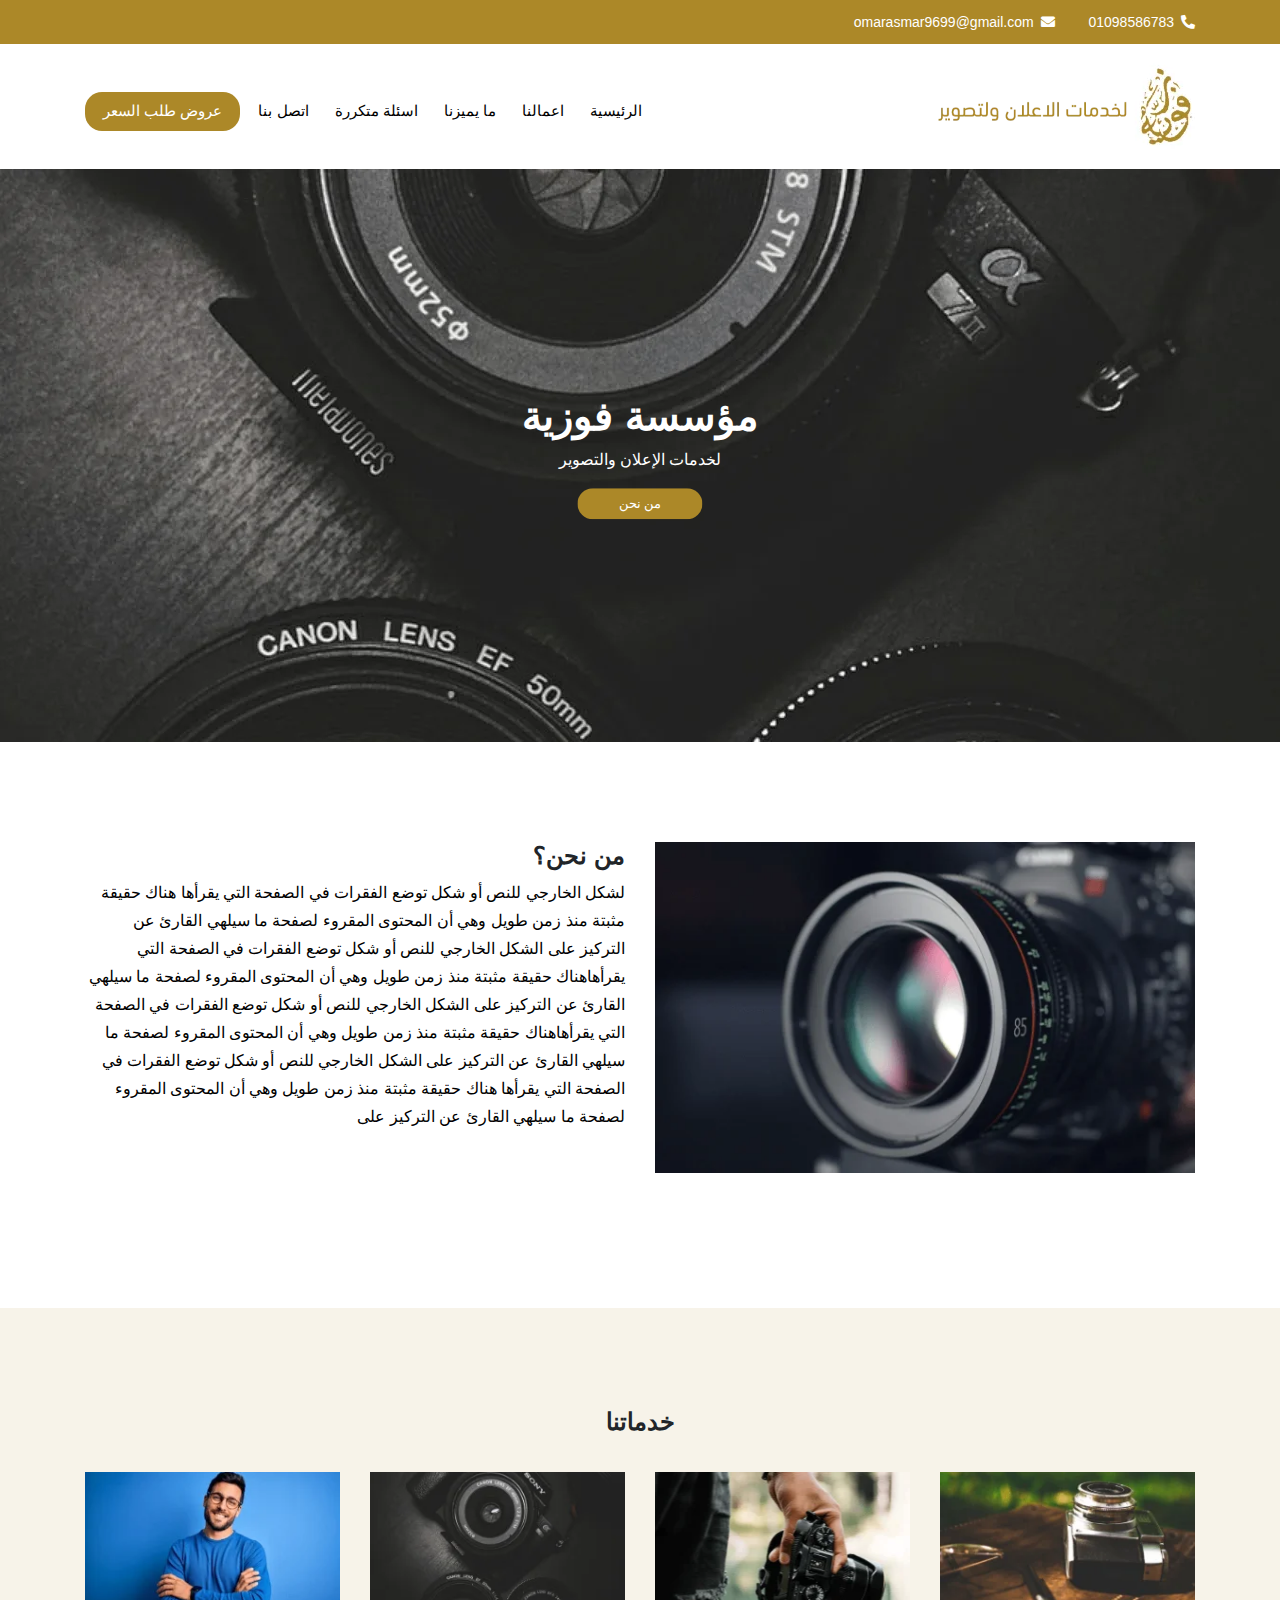
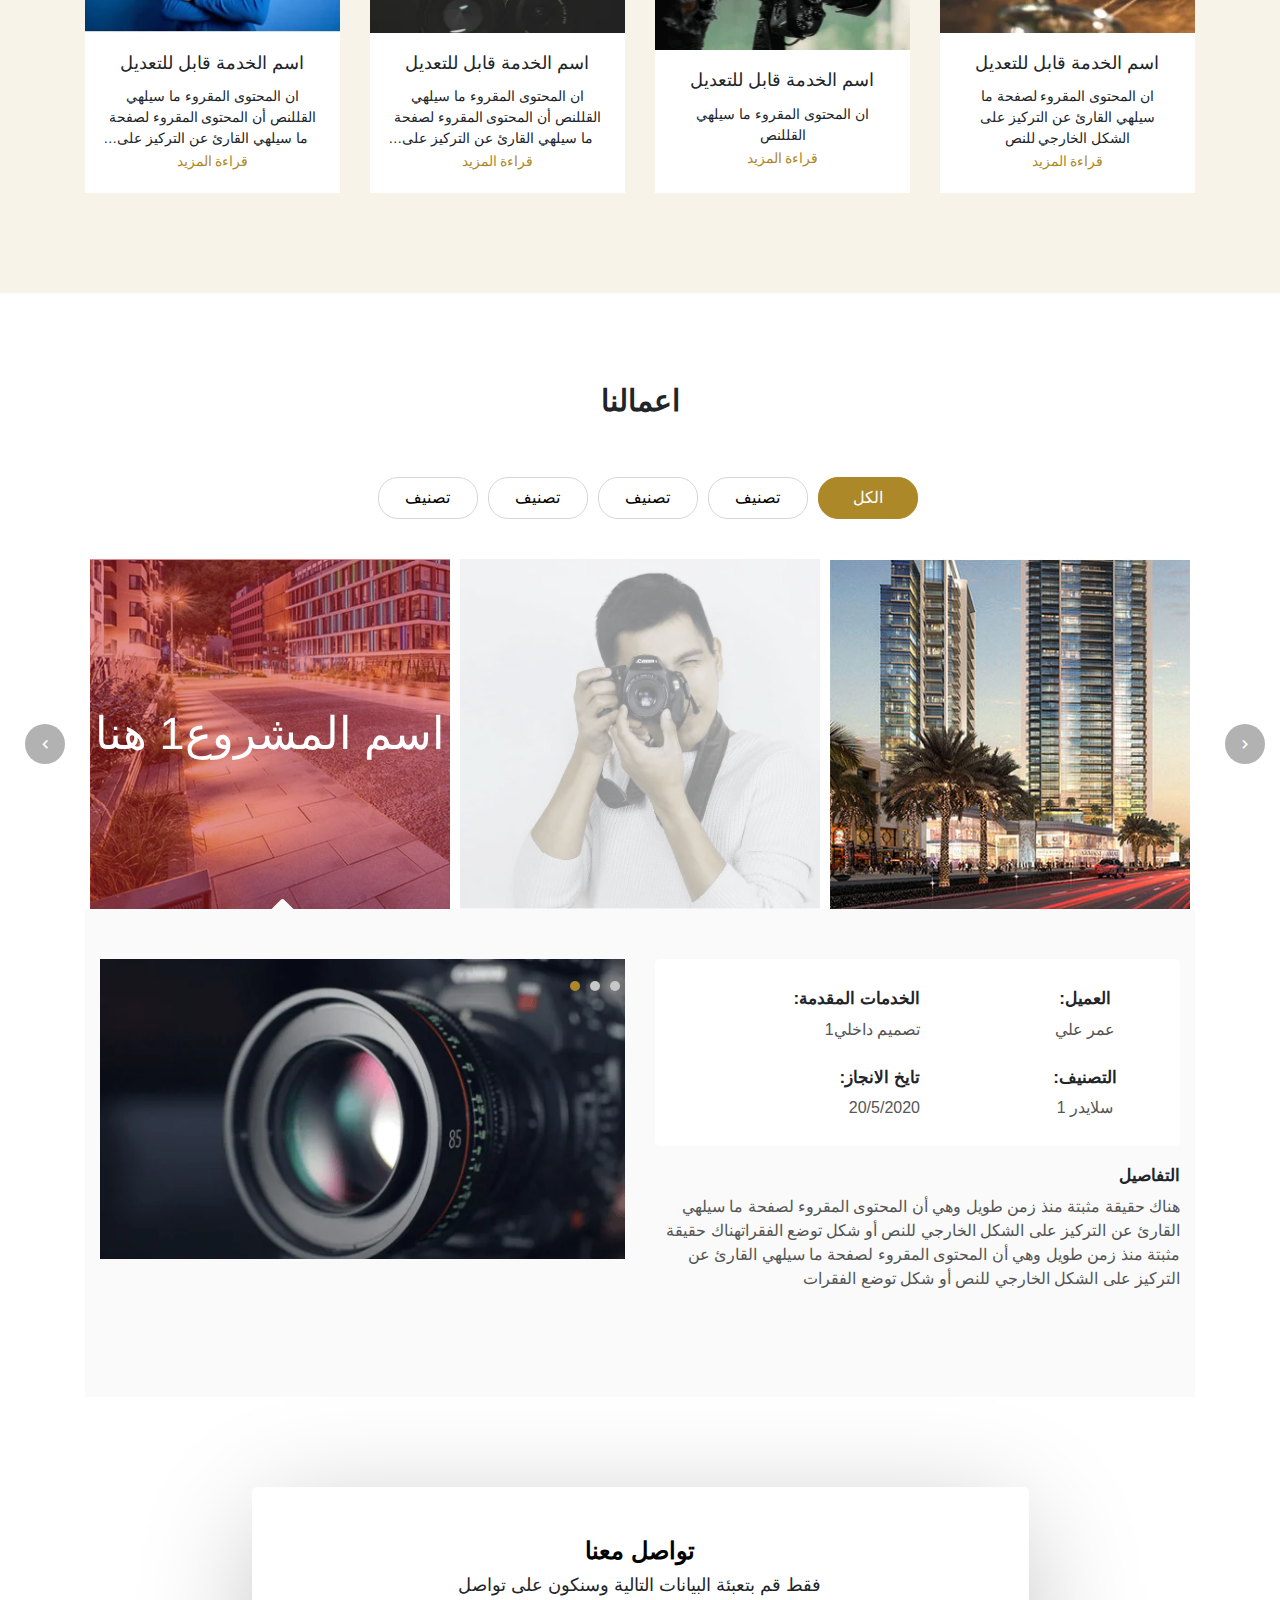
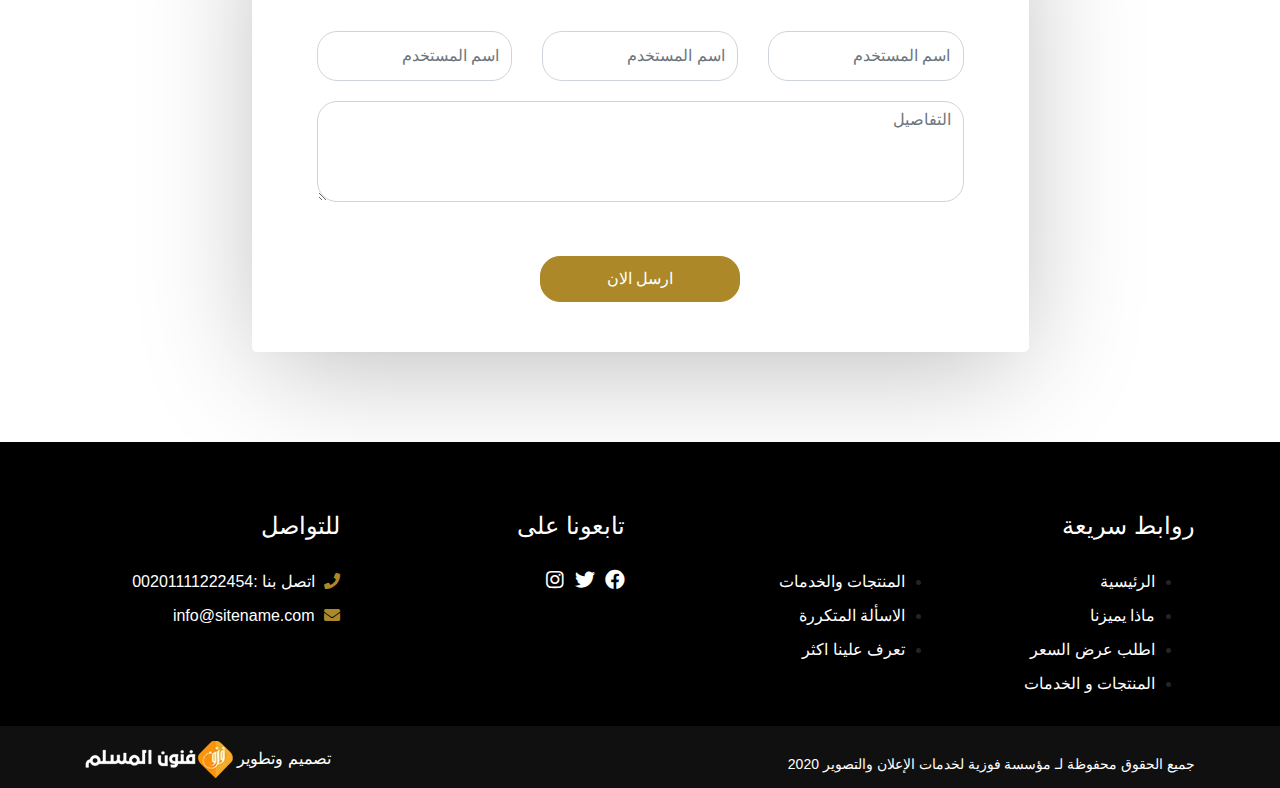
==== commit 4064f66c: "minifiy files" ====
--- a/index.html
+++ b/index.html
@@ -4,11 +4,11 @@
 <head>
   <meta charset="UTF-8">
   <meta name="viewport" content="width=device-width, initial-scale=1.0">
-  <link rel="stylesheet" href="./assets/css/bootstrap-ar.min.css">
+  <!-- <link rel="stylesheet" href="./assets/css/bootstrap-ar.min.css">
   <link rel="stylesheet" href="./assets/css/all.min.css">
   <link rel="stylesheet" href="./assets/css/slick.css">
-  <link rel="stylesheet" href="./assets/css/slick-theme.css">
-  <link rel="stylesheet" href="./assets/css/style.css">
+  <link rel="stylesheet" href="./assets/css/slick-theme.css"> -->
+  <link rel="stylesheet" href="./assets/css/all-style.min.css">
   <title>Document</title>
 </head>
 
@@ -994,12 +994,12 @@
     </div>
   </div>
   <!-- end copy -->
-
+<!-- 
   <script src="./assets/js/jquery-3.3.1.min.js"></script>
   <script src="./assets/js/popper.min.js"></script>
   <script src="./assets/js/bootstrap.min.js"></script>
-  <script src="./assets/js/slick.min.js"></script>
-  <script src="./assets/js/main.js"></script>
+  <script src="./assets/js/slick.min.js"></script> -->
+  <script src="./assets/js/all-main.min.js"></script>
 </body>
 
 </html>--- a/assets/css/all-style.min.css
+++ b/assets/css/all-style.min.css
@@ -0,0 +1,14805 @@
+@charset 'UTF-8'; /*!
+ * Bootstrap v4.3.1 (https://getbootstrap.com/)
+ * Copyright 2011-2019 The Bootstrap Authors
+ * Copyright 2011-2019 Twitter, Inc.
+ * Licensed under MIT (https://github.com/twbs/bootstrap/blob/master/LICENSE)
+ */
+:root {
+  --blue: #007bff;
+  --indigo: #6610f2;
+  --purple: #6f42c1;
+  --pink: #e83e8c;
+  --red: #dc3545;
+  --orange: #fd7e14;
+  --yellow: #ffc107;
+  --green: #28a745;
+  --teal: #20c997;
+  --cyan: #17a2b8;
+  --white: #fff;
+  --gray: #6c757d;
+  --gray-dark: #343a40;
+  --primary: #007bff;
+  --secondary: #6c757d;
+  --success: #28a745;
+  --info: #17a2b8;
+  --warning: #ffc107;
+  --danger: #dc3545;
+  --light: #f8f9fa;
+  --dark: #343a40;
+  --breakpoint-xs: 0;
+  --breakpoint-sm: 576px;
+  --breakpoint-md: 768px;
+  --breakpoint-lg: 992px;
+  --breakpoint-xl: 1200px;
+  --font-family-sans-serif: -apple-system, BlinkMacSystemFont, "Segoe UI",
+    Roboto, "Helvetica Neue", Arial, "Noto Sans", sans-serif,
+    "Apple Color Emoji", "Segoe UI Emoji", "Segoe UI Symbol", "Noto Color Emoji";
+  --font-family-monospace: SFMono-Regular, Menlo, Monaco, Consolas,
+    "Liberation Mono", "Courier New", monospace;
+}
+*,
+::after,
+::before {
+  box-sizing: border-box;
+}
+html {
+  font-family: sans-serif;
+  line-height: 1.15;
+  -webkit-text-size-adjust: 100%;
+  -webkit-tap-highlight-color: transparent;
+}
+article,
+aside,
+figcaption,
+figure,
+footer,
+header,
+hgroup,
+main,
+nav,
+section {
+  display: block;
+}
+body {
+  margin: 0;
+  font-family: -apple-system, BlinkMacSystemFont, "Segoe UI", Roboto,
+    "Helvetica Neue", Arial, "Noto Sans", sans-serif, "Apple Color Emoji",
+    "Segoe UI Emoji", "Segoe UI Symbol", "Noto Color Emoji";
+  font-size: 1rem;
+  font-weight: 400;
+  line-height: 1.5;
+  color: #212529;
+  text-align: right;
+  background-color: #fff;
+}
+[tabindex="-1"]:focus {
+  outline: 0 !important;
+}
+hr {
+  box-sizing: content-box;
+  height: 0;
+  overflow: visible;
+}
+h1,
+h2,
+h3,
+h4,
+h5,
+h6 {
+  margin-top: 0;
+  margin-bottom: 0.5rem;
+}
+p {
+  margin-top: 0;
+  margin-bottom: 1rem;
+}
+abbr[data-original-title],
+abbr[title] {
+  text-decoration: underline;
+  -webkit-text-decoration: underline dotted;
+  text-decoration: underline dotted;
+  cursor: help;
+  border-bottom: 0;
+  -webkit-text-decoration-skip-ink: none;
+  text-decoration-skip-ink: none;
+}
+address {
+  margin-bottom: 1rem;
+  font-style: normal;
+  line-height: inherit;
+}
+dl,
+ol,
+ul {
+  margin-top: 0;
+  margin-bottom: 1rem;
+}
+ol ol,
+ol ul,
+ul ol,
+ul ul {
+  margin-bottom: 0;
+}
+dt {
+  font-weight: 700;
+}
+dd {
+  margin-bottom: 0.5rem;
+  margin-right: 0;
+}
+blockquote {
+  margin: 0 0 1rem;
+}
+b,
+strong {
+  font-weight: bolder;
+}
+small {
+  font-size: 80%;
+}
+sub,
+sup {
+  position: relative;
+  font-size: 75%;
+  line-height: 0;
+  vertical-align: baseline;
+}
+sub {
+  bottom: -0.25em;
+}
+sup {
+  top: -0.5em;
+}
+a {
+  color: #007bff;
+  text-decoration: none;
+  background-color: transparent;
+}
+a:hover {
+  color: #0056b3;
+  text-decoration: underline;
+}
+a:not([href]):not([tabindex]) {
+  color: inherit;
+  text-decoration: none;
+}
+a:not([href]):not([tabindex]):focus,
+a:not([href]):not([tabindex]):hover {
+  color: inherit;
+  text-decoration: none;
+}
+a:not([href]):not([tabindex]):focus {
+  outline: 0;
+}
+code,
+kbd,
+pre,
+samp {
+  font-family: SFMono-Regular, Menlo, Monaco, Consolas, "Liberation Mono",
+    "Courier New", monospace;
+  font-size: 1em;
+}
+pre {
+  margin-top: 0;
+  margin-bottom: 1rem;
+  overflow: auto;
+}
+figure {
+  margin: 0 0 1rem;
+}
+img {
+  vertical-align: middle;
+  border-style: none;
+}
+svg {
+  overflow: hidden;
+  vertical-align: middle;
+}
+table {
+  border-collapse: collapse;
+}
+caption {
+  padding-top: 0.75rem;
+  padding-bottom: 0.75rem;
+  color: #6c757d;
+  text-align: right;
+  caption-side: bottom;
+}
+th {
+  text-align: inherit;
+}
+label {
+  display: inline-block;
+  margin-bottom: 0.5rem;
+}
+button {
+  border-radius: 0;
+}
+button:focus {
+  outline: 1px dotted;
+  outline: 5px auto -webkit-focus-ring-color;
+}
+button,
+input,
+optgroup,
+select,
+textarea {
+  margin: 0;
+  font-family: inherit;
+  font-size: inherit;
+  line-height: inherit;
+}
+button,
+input {
+  overflow: visible;
+}
+button,
+select {
+  text-transform: none;
+}
+select {
+  word-wrap: normal;
+}
+[type="button"],
+[type="reset"],
+[type="submit"],
+button {
+  -webkit-appearance: button;
+}
+[type="button"]:not(:disabled),
+[type="reset"]:not(:disabled),
+[type="submit"]:not(:disabled),
+button:not(:disabled) {
+  cursor: pointer;
+}
+[type="button"]::-moz-focus-inner,
+[type="reset"]::-moz-focus-inner,
+[type="submit"]::-moz-focus-inner,
+button::-moz-focus-inner {
+  padding: 0;
+  border-style: none;
+}
+input[type="checkbox"],
+input[type="radio"] {
+  box-sizing: border-box;
+  padding: 0;
+}
+input[type="date"],
+input[type="datetime-local"],
+input[type="month"],
+input[type="time"] {
+  -webkit-appearance: listbox;
+}
+textarea {
+  overflow: auto;
+  resize: vertical;
+}
+fieldset {
+  min-width: 0;
+  padding: 0;
+  margin: 0;
+  border: 0;
+}
+legend {
+  display: block;
+  width: 100%;
+  max-width: 100%;
+  padding: 0;
+  margin-bottom: 0.5rem;
+  font-size: 1.5rem;
+  line-height: inherit;
+  color: inherit;
+  white-space: normal;
+}
+progress {
+  vertical-align: baseline;
+}
+[type="number"]::-webkit-inner-spin-button,
+[type="number"]::-webkit-outer-spin-button {
+  height: auto;
+}
+[type="search"] {
+  outline-offset: -2px;
+  -webkit-appearance: none;
+}
+[type="search"]::-webkit-search-decoration {
+  -webkit-appearance: none;
+}
+::-webkit-file-upload-button {
+  font: inherit;
+  -webkit-appearance: button;
+}
+output {
+  display: inline-block;
+}
+summary {
+  display: list-item;
+  cursor: pointer;
+}
+template {
+  display: none;
+}
+[hidden] {
+  display: none !important;
+}
+.h1,
+.h2,
+.h3,
+.h4,
+.h5,
+.h6,
+h1,
+h2,
+h3,
+h4,
+h5,
+h6 {
+  margin-bottom: 0.5rem;
+  font-weight: 500;
+  line-height: 1.2;
+}
+.h1,
+h1 {
+  font-size: 2.5rem;
+}
+.h2,
+h2 {
+  font-size: 2rem;
+}
+.h3,
+h3 {
+  font-size: 1.75rem;
+}
+.h4,
+h4 {
+  font-size: 1.5rem;
+}
+.h5,
+h5 {
+  font-size: 1.25rem;
+}
+.h6,
+h6 {
+  font-size: 1rem;
+}
+.lead {
+  font-size: 1.25rem;
+  font-weight: 300;
+}
+.display-1 {
+  font-size: 6rem;
+  font-weight: 300;
+  line-height: 1.2;
+}
+.display-2 {
+  font-size: 5.5rem;
+  font-weight: 300;
+  line-height: 1.2;
+}
+.display-3 {
+  font-size: 4.5rem;
+  font-weight: 300;
+  line-height: 1.2;
+}
+.display-4 {
+  font-size: 3.5rem;
+  font-weight: 300;
+  line-height: 1.2;
+}
+hr {
+  margin-top: 1rem;
+  margin-bottom: 1rem;
+  border: 0;
+  border-top: 1px solid rgba(0, 0, 0, 0.1);
+}
+.small,
+small {
+  font-size: 80%;
+  font-weight: 400;
+}
+.mark,
+mark {
+  padding: 0.2em;
+  background-color: #fcf8e3;
+}
+.list-unstyled {
+  padding-right: 0;
+  list-style: none;
+}
+.list-inline {
+  padding-right: 0;
+  list-style: none;
+}
+.list-inline-item {
+  display: inline-block;
+}
+.list-inline-item:not(:last-child) {
+  margin-left: 0.5rem;
+}
+.initialism {
+  font-size: 90%;
+  text-transform: uppercase;
+}
+.blockquote {
+  margin-bottom: 1rem;
+  font-size: 1.25rem;
+}
+.blockquote-footer {
+  display: block;
+  font-size: 80%;
+  color: #6c757d;
+}
+.blockquote-footer::before {
+  content: "\2014\00A0";
+}
+.img-fluid {
+  max-width: 100%;
+  height: auto;
+}
+.img-thumbnail {
+  padding: 0.25rem;
+  background-color: #fff;
+  border: 1px solid #dee2e6;
+  border-radius: 0.25rem;
+  max-width: 100%;
+  height: auto;
+}
+.figure {
+  display: inline-block;
+}
+.figure-img {
+  margin-bottom: 0.5rem;
+  line-height: 1;
+}
+.figure-caption {
+  font-size: 90%;
+  color: #6c757d;
+}
+code {
+  font-size: 87.5%;
+  color: #e83e8c;
+  word-break: break-word;
+}
+a > code {
+  color: inherit;
+}
+kbd {
+  padding: 0.2rem 0.4rem;
+  font-size: 87.5%;
+  color: #fff;
+  background-color: #212529;
+  border-radius: 0.2rem;
+}
+kbd kbd {
+  padding: 0;
+  font-size: 100%;
+  font-weight: 700;
+}
+pre {
+  display: block;
+  font-size: 87.5%;
+  color: #212529;
+}
+pre code {
+  font-size: inherit;
+  color: inherit;
+  word-break: normal;
+}
+.pre-scrollable {
+  max-height: 340px;
+  overflow-y: scroll;
+}
+.container {
+  width: 100%;
+  padding-left: 15px;
+  padding-right: 15px;
+  margin-left: auto;
+  margin-right: auto;
+}
+@media (min-width: 576px) {
+  .container {
+    max-width: 540px;
+  }
+}
+@media (min-width: 768px) {
+  .container {
+    max-width: 720px;
+  }
+}
+@media (min-width: 992px) {
+  .container {
+    max-width: 960px;
+  }
+}
+@media (min-width: 1200px) {
+  .container {
+    max-width: 1140px;
+  }
+}
+.container-fluid {
+  width: 100%;
+  padding-left: 15px;
+  padding-right: 15px;
+  margin-left: auto;
+  margin-right: auto;
+}
+.row {
+  display: -ms-flexbox;
+  display: flex;
+  -ms-flex-wrap: wrap;
+  flex-wrap: wrap;
+  margin-left: -15px;
+  margin-right: -15px;
+}
+.no-gutters {
+  margin-left: 0;
+  margin-right: 0;
+}
+.no-gutters > .col,
+.no-gutters > [class*="col-"] {
+  padding-left: 0;
+  padding-right: 0;
+}
+.col,
+.col-1,
+.col-10,
+.col-11,
+.col-12,
+.col-2,
+.col-3,
+.col-4,
+.col-5,
+.col-6,
+.col-7,
+.col-8,
+.col-9,
+.col-auto,
+.col-lg,
+.col-lg-1,
+.col-lg-10,
+.col-lg-11,
+.col-lg-12,
+.col-lg-2,
+.col-lg-3,
+.col-lg-4,
+.col-lg-5,
+.col-lg-6,
+.col-lg-7,
+.col-lg-8,
+.col-lg-9,
+.col-lg-auto,
+.col-md,
+.col-md-1,
+.col-md-10,
+.col-md-11,
+.col-md-12,
+.col-md-2,
+.col-md-3,
+.col-md-4,
+.col-md-5,
+.col-md-6,
+.col-md-7,
+.col-md-8,
+.col-md-9,
+.col-md-auto,
+.col-sm,
+.col-sm-1,
+.col-sm-10,
+.col-sm-11,
+.col-sm-12,
+.col-sm-2,
+.col-sm-3,
+.col-sm-4,
+.col-sm-5,
+.col-sm-6,
+.col-sm-7,
+.col-sm-8,
+.col-sm-9,
+.col-sm-auto,
+.col-xl,
+.col-xl-1,
+.col-xl-10,
+.col-xl-11,
+.col-xl-12,
+.col-xl-2,
+.col-xl-3,
+.col-xl-4,
+.col-xl-5,
+.col-xl-6,
+.col-xl-7,
+.col-xl-8,
+.col-xl-9,
+.col-xl-auto {
+  position: relative;
+  width: 100%;
+  padding-left: 15px;
+  padding-right: 15px;
+}
+.col {
+  -ms-flex-preferred-size: 0;
+  flex-basis: 0;
+  -ms-flex-positive: 1;
+  flex-grow: 1;
+  max-width: 100%;
+}
+.col-auto {
+  -ms-flex: 0 0 auto;
+  flex: 0 0 auto;
+  width: auto;
+  max-width: 100%;
+}
+.col-1 {
+  -ms-flex: 0 0 8.333333%;
+  flex: 0 0 8.333333%;
+  max-width: 8.333333%;
+}
+.col-2 {
+  -ms-flex: 0 0 16.666667%;
+  flex: 0 0 16.666667%;
+  max-width: 16.666667%;
+}
+.col-3 {
+  -ms-flex: 0 0 25%;
+  flex: 0 0 25%;
+  max-width: 25%;
+}
+.col-4 {
+  -ms-flex: 0 0 33.333333%;
+  flex: 0 0 33.333333%;
+  max-width: 33.333333%;
+}
+.col-5 {
+  -ms-flex: 0 0 41.666667%;
+  flex: 0 0 41.666667%;
+  max-width: 41.666667%;
+}
+.col-6 {
+  -ms-flex: 0 0 50%;
+  flex: 0 0 50%;
+  max-width: 50%;
+}
+.col-7 {
+  -ms-flex: 0 0 58.333333%;
+  flex: 0 0 58.333333%;
+  max-width: 58.333333%;
+}
+.col-8 {
+  -ms-flex: 0 0 66.666667%;
+  flex: 0 0 66.666667%;
+  max-width: 66.666667%;
+}
+.col-9 {
+  -ms-flex: 0 0 75%;
+  flex: 0 0 75%;
+  max-width: 75%;
+}
+.col-10 {
+  -ms-flex: 0 0 83.333333%;
+  flex: 0 0 83.333333%;
+  max-width: 83.333333%;
+}
+.col-11 {
+  -ms-flex: 0 0 91.666667%;
+  flex: 0 0 91.666667%;
+  max-width: 91.666667%;
+}
+.col-12 {
+  -ms-flex: 0 0 100%;
+  flex: 0 0 100%;
+  max-width: 100%;
+}
+.order-first {
+  -ms-flex-order: -1;
+  order: -1;
+}
+.order-last {
+  -ms-flex-order: 13;
+  order: 13;
+}
+.order-0 {
+  -ms-flex-order: 0;
+  order: 0;
+}
+.order-1 {
+  -ms-flex-order: 1;
+  order: 1;
+}
+.order-2 {
+  -ms-flex-order: 2;
+  order: 2;
+}
+.order-3 {
+  -ms-flex-order: 3;
+  order: 3;
+}
+.order-4 {
+  -ms-flex-order: 4;
+  order: 4;
+}
+.order-5 {
+  -ms-flex-order: 5;
+  order: 5;
+}
+.order-6 {
+  -ms-flex-order: 6;
+  order: 6;
+}
+.order-7 {
+  -ms-flex-order: 7;
+  order: 7;
+}
+.order-8 {
+  -ms-flex-order: 8;
+  order: 8;
+}
+.order-9 {
+  -ms-flex-order: 9;
+  order: 9;
+}
+.order-10 {
+  -ms-flex-order: 10;
+  order: 10;
+}
+.order-11 {
+  -ms-flex-order: 11;
+  order: 11;
+}
+.order-12 {
+  -ms-flex-order: 12;
+  order: 12;
+}
+.offset-1 {
+  margin-right: 8.333333%;
+}
+.offset-2 {
+  margin-right: 16.666667%;
+}
+.offset-3 {
+  margin-right: 25%;
+}
+.offset-4 {
+  margin-right: 33.333333%;
+}
+.offset-5 {
+  margin-right: 41.666667%;
+}
+.offset-6 {
+  margin-right: 50%;
+}
+.offset-7 {
+  margin-right: 58.333333%;
+}
+.offset-8 {
+  margin-right: 66.666667%;
+}
+.offset-9 {
+  margin-right: 75%;
+}
+.offset-10 {
+  margin-right: 83.333333%;
+}
+.offset-11 {
+  margin-right: 91.666667%;
+}
+@media (min-width: 576px) {
+  .col-sm {
+    -ms-flex-preferred-size: 0;
+    flex-basis: 0;
+    -ms-flex-positive: 1;
+    flex-grow: 1;
+    max-width: 100%;
+  }
+  .col-sm-auto {
+    -ms-flex: 0 0 auto;
+    flex: 0 0 auto;
+    width: auto;
+    max-width: 100%;
+  }
+  .col-sm-1 {
+    -ms-flex: 0 0 8.333333%;
+    flex: 0 0 8.333333%;
+    max-width: 8.333333%;
+  }
+  .col-sm-2 {
+    -ms-flex: 0 0 16.666667%;
+    flex: 0 0 16.666667%;
+    max-width: 16.666667%;
+  }
+  .col-sm-3 {
+    -ms-flex: 0 0 25%;
+    flex: 0 0 25%;
+    max-width: 25%;
+  }
+  .col-sm-4 {
+    -ms-flex: 0 0 33.333333%;
+    flex: 0 0 33.333333%;
+    max-width: 33.333333%;
+  }
+  .col-sm-5 {
+    -ms-flex: 0 0 41.666667%;
+    flex: 0 0 41.666667%;
+    max-width: 41.666667%;
+  }
+  .col-sm-6 {
+    -ms-flex: 0 0 50%;
+    flex: 0 0 50%;
+    max-width: 50%;
+  }
+  .col-sm-7 {
+    -ms-flex: 0 0 58.333333%;
+    flex: 0 0 58.333333%;
+    max-width: 58.333333%;
+  }
+  .col-sm-8 {
+    -ms-flex: 0 0 66.666667%;
+    flex: 0 0 66.666667%;
+    max-width: 66.666667%;
+  }
+  .col-sm-9 {
+    -ms-flex: 0 0 75%;
+    flex: 0 0 75%;
+    max-width: 75%;
+  }
+  .col-sm-10 {
+    -ms-flex: 0 0 83.333333%;
+    flex: 0 0 83.333333%;
+    max-width: 83.333333%;
+  }
+  .col-sm-11 {
+    -ms-flex: 0 0 91.666667%;
+    flex: 0 0 91.666667%;
+    max-width: 91.666667%;
+  }
+  .col-sm-12 {
+    -ms-flex: 0 0 100%;
+    flex: 0 0 100%;
+    max-width: 100%;
+  }
+  .order-sm-first {
+    -ms-flex-order: -1;
+    order: -1;
+  }
+  .order-sm-last {
+    -ms-flex-order: 13;
+    order: 13;
+  }
+  .order-sm-0 {
+    -ms-flex-order: 0;
+    order: 0;
+  }
+  .order-sm-1 {
+    -ms-flex-order: 1;
+    order: 1;
+  }
+  .order-sm-2 {
+    -ms-flex-order: 2;
+    order: 2;
+  }
+  .order-sm-3 {
+    -ms-flex-order: 3;
+    order: 3;
+  }
+  .order-sm-4 {
+    -ms-flex-order: 4;
+    order: 4;
+  }
+  .order-sm-5 {
+    -ms-flex-order: 5;
+    order: 5;
+  }
+  .order-sm-6 {
+    -ms-flex-order: 6;
+    order: 6;
+  }
+  .order-sm-7 {
+    -ms-flex-order: 7;
+    order: 7;
+  }
+  .order-sm-8 {
+    -ms-flex-order: 8;
+    order: 8;
+  }
+  .order-sm-9 {
+    -ms-flex-order: 9;
+    order: 9;
+  }
+  .order-sm-10 {
+    -ms-flex-order: 10;
+    order: 10;
+  }
+  .order-sm-11 {
+    -ms-flex-order: 11;
+    order: 11;
+  }
+  .order-sm-12 {
+    -ms-flex-order: 12;
+    order: 12;
+  }
+  .offset-sm-0 {
+    margin-right: 0;
+  }
+  .offset-sm-1 {
+    margin-right: 8.333333%;
+  }
+  .offset-sm-2 {
+    margin-right: 16.666667%;
+  }
+  .offset-sm-3 {
+    margin-right: 25%;
+  }
+  .offset-sm-4 {
+    margin-right: 33.333333%;
+  }
+  .offset-sm-5 {
+    margin-right: 41.666667%;
+  }
+  .offset-sm-6 {
+    margin-right: 50%;
+  }
+  .offset-sm-7 {
+    margin-right: 58.333333%;
+  }
+  .offset-sm-8 {
+    margin-right: 66.666667%;
+  }
+  .offset-sm-9 {
+    margin-right: 75%;
+  }
+  .offset-sm-10 {
+    margin-right: 83.333333%;
+  }
+  .offset-sm-11 {
+    margin-right: 91.666667%;
+  }
+}
+@media (min-width: 768px) {
+  .col-md {
+    -ms-flex-preferred-size: 0;
+    flex-basis: 0;
+    -ms-flex-positive: 1;
+    flex-grow: 1;
+    max-width: 100%;
+  }
+  .col-md-auto {
+    -ms-flex: 0 0 auto;
+    flex: 0 0 auto;
+    width: auto;
+    max-width: 100%;
+  }
+  .col-md-1 {
+    -ms-flex: 0 0 8.333333%;
+    flex: 0 0 8.333333%;
+    max-width: 8.333333%;
+  }
+  .col-md-2 {
+    -ms-flex: 0 0 16.666667%;
+    flex: 0 0 16.666667%;
+    max-width: 16.666667%;
+  }
+  .col-md-3 {
+    -ms-flex: 0 0 25%;
+    flex: 0 0 25%;
+    max-width: 25%;
+  }
+  .col-md-4 {
+    -ms-flex: 0 0 33.333333%;
+    flex: 0 0 33.333333%;
+    max-width: 33.333333%;
+  }
+  .col-md-5 {
+    -ms-flex: 0 0 41.666667%;
+    flex: 0 0 41.666667%;
+    max-width: 41.666667%;
+  }
+  .col-md-6 {
+    -ms-flex: 0 0 50%;
+    flex: 0 0 50%;
+    max-width: 50%;
+  }
+  .col-md-7 {
+    -ms-flex: 0 0 58.333333%;
+    flex: 0 0 58.333333%;
+    max-width: 58.333333%;
+  }
+  .col-md-8 {
+    -ms-flex: 0 0 66.666667%;
+    flex: 0 0 66.666667%;
+    max-width: 66.666667%;
+  }
+  .col-md-9 {
+    -ms-flex: 0 0 75%;
+    flex: 0 0 75%;
+    max-width: 75%;
+  }
+  .col-md-10 {
+    -ms-flex: 0 0 83.333333%;
+    flex: 0 0 83.333333%;
+    max-width: 83.333333%;
+  }
+  .col-md-11 {
+    -ms-flex: 0 0 91.666667%;
+    flex: 0 0 91.666667%;
+    max-width: 91.666667%;
+  }
+  .col-md-12 {
+    -ms-flex: 0 0 100%;
+    flex: 0 0 100%;
+    max-width: 100%;
+  }
+  .order-md-first {
+    -ms-flex-order: -1;
+    order: -1;
+  }
+  .order-md-last {
+    -ms-flex-order: 13;
+    order: 13;
+  }
+  .order-md-0 {
+    -ms-flex-order: 0;
+    order: 0;
+  }
+  .order-md-1 {
+    -ms-flex-order: 1;
+    order: 1;
+  }
+  .order-md-2 {
+    -ms-flex-order: 2;
+    order: 2;
+  }
+  .order-md-3 {
+    -ms-flex-order: 3;
+    order: 3;
+  }
+  .order-md-4 {
+    -ms-flex-order: 4;
+    order: 4;
+  }
+  .order-md-5 {
+    -ms-flex-order: 5;
+    order: 5;
+  }
+  .order-md-6 {
+    -ms-flex-order: 6;
+    order: 6;
+  }
+  .order-md-7 {
+    -ms-flex-order: 7;
+    order: 7;
+  }
+  .order-md-8 {
+    -ms-flex-order: 8;
+    order: 8;
+  }
+  .order-md-9 {
+    -ms-flex-order: 9;
+    order: 9;
+  }
+  .order-md-10 {
+    -ms-flex-order: 10;
+    order: 10;
+  }
+  .order-md-11 {
+    -ms-flex-order: 11;
+    order: 11;
+  }
+  .order-md-12 {
+    -ms-flex-order: 12;
+    order: 12;
+  }
+  .offset-md-0 {
+    margin-right: 0;
+  }
+  .offset-md-1 {
+    margin-right: 8.333333%;
+  }
+  .offset-md-2 {
+    margin-right: 16.666667%;
+  }
+  .offset-md-3 {
+    margin-right: 25%;
+  }
+  .offset-md-4 {
+    margin-right: 33.333333%;
+  }
+  .offset-md-5 {
+    margin-right: 41.666667%;
+  }
+  .offset-md-6 {
+    margin-right: 50%;
+  }
+  .offset-md-7 {
+    margin-right: 58.333333%;
+  }
+  .offset-md-8 {
+    margin-right: 66.666667%;
+  }
+  .offset-md-9 {
+    margin-right: 75%;
+  }
+  .offset-md-10 {
+    margin-right: 83.333333%;
+  }
+  .offset-md-11 {
+    margin-right: 91.666667%;
+  }
+}
+@media (min-width: 992px) {
+  .col-lg {
+    -ms-flex-preferred-size: 0;
+    flex-basis: 0;
+    -ms-flex-positive: 1;
+    flex-grow: 1;
+    max-width: 100%;
+  }
+  .col-lg-auto {
+    -ms-flex: 0 0 auto;
+    flex: 0 0 auto;
+    width: auto;
+    max-width: 100%;
+  }
+  .col-lg-1 {
+    -ms-flex: 0 0 8.333333%;
+    flex: 0 0 8.333333%;
+    max-width: 8.333333%;
+  }
+  .col-lg-2 {
+    -ms-flex: 0 0 16.666667%;
+    flex: 0 0 16.666667%;
+    max-width: 16.666667%;
+  }
+  .col-lg-3 {
+    -ms-flex: 0 0 25%;
+    flex: 0 0 25%;
+    max-width: 25%;
+  }
+  .col-lg-4 {
+    -ms-flex: 0 0 33.333333%;
+    flex: 0 0 33.333333%;
+    max-width: 33.333333%;
+  }
+  .col-lg-5 {
+    -ms-flex: 0 0 41.666667%;
+    flex: 0 0 41.666667%;
+    max-width: 41.666667%;
+  }
+  .col-lg-6 {
+    -ms-flex: 0 0 50%;
+    flex: 0 0 50%;
+    max-width: 50%;
+  }
+  .col-lg-7 {
+    -ms-flex: 0 0 58.333333%;
+    flex: 0 0 58.333333%;
+    max-width: 58.333333%;
+  }
+  .col-lg-8 {
+    -ms-flex: 0 0 66.666667%;
+    flex: 0 0 66.666667%;
+    max-width: 66.666667%;
+  }
+  .col-lg-9 {
+    -ms-flex: 0 0 75%;
+    flex: 0 0 75%;
+    max-width: 75%;
+  }
+  .col-lg-10 {
+    -ms-flex: 0 0 83.333333%;
+    flex: 0 0 83.333333%;
+    max-width: 83.333333%;
+  }
+  .col-lg-11 {
+    -ms-flex: 0 0 91.666667%;
+    flex: 0 0 91.666667%;
+    max-width: 91.666667%;
+  }
+  .col-lg-12 {
+    -ms-flex: 0 0 100%;
+    flex: 0 0 100%;
+    max-width: 100%;
+  }
+  .order-lg-first {
+    -ms-flex-order: -1;
+    order: -1;
+  }
+  .order-lg-last {
+    -ms-flex-order: 13;
+    order: 13;
+  }
+  .order-lg-0 {
+    -ms-flex-order: 0;
+    order: 0;
+  }
+  .order-lg-1 {
+    -ms-flex-order: 1;
+    order: 1;
+  }
+  .order-lg-2 {
+    -ms-flex-order: 2;
+    order: 2;
+  }
+  .order-lg-3 {
+    -ms-flex-order: 3;
+    order: 3;
+  }
+  .order-lg-4 {
+    -ms-flex-order: 4;
+    order: 4;
+  }
+  .order-lg-5 {
+    -ms-flex-order: 5;
+    order: 5;
+  }
+  .order-lg-6 {
+    -ms-flex-order: 6;
+    order: 6;
+  }
+  .order-lg-7 {
+    -ms-flex-order: 7;
+    order: 7;
+  }
+  .order-lg-8 {
+    -ms-flex-order: 8;
+    order: 8;
+  }
+  .order-lg-9 {
+    -ms-flex-order: 9;
+    order: 9;
+  }
+  .order-lg-10 {
+    -ms-flex-order: 10;
+    order: 10;
+  }
+  .order-lg-11 {
+    -ms-flex-order: 11;
+    order: 11;
+  }
+  .order-lg-12 {
+    -ms-flex-order: 12;
+    order: 12;
+  }
+  .offset-lg-0 {
+    margin-right: 0;
+  }
+  .offset-lg-1 {
+    margin-right: 8.333333%;
+  }
+  .offset-lg-2 {
+    margin-right: 16.666667%;
+  }
+  .offset-lg-3 {
+    margin-right: 25%;
+  }
+  .offset-lg-4 {
+    margin-right: 33.333333%;
+  }
+  .offset-lg-5 {
+    margin-right: 41.666667%;
+  }
+  .offset-lg-6 {
+    margin-right: 50%;
+  }
+  .offset-lg-7 {
+    margin-right: 58.333333%;
+  }
+  .offset-lg-8 {
+    margin-right: 66.666667%;
+  }
+  .offset-lg-9 {
+    margin-right: 75%;
+  }
+  .offset-lg-10 {
+    margin-right: 83.333333%;
+  }
+  .offset-lg-11 {
+    margin-right: 91.666667%;
+  }
+}
+@media (min-width: 1200px) {
+  .col-xl {
+    -ms-flex-preferred-size: 0;
+    flex-basis: 0;
+    -ms-flex-positive: 1;
+    flex-grow: 1;
+    max-width: 100%;
+  }
+  .col-xl-auto {
+    -ms-flex: 0 0 auto;
+    flex: 0 0 auto;
+    width: auto;
+    max-width: 100%;
+  }
+  .col-xl-1 {
+    -ms-flex: 0 0 8.333333%;
+    flex: 0 0 8.333333%;
+    max-width: 8.333333%;
+  }
+  .col-xl-2 {
+    -ms-flex: 0 0 16.666667%;
+    flex: 0 0 16.666667%;
+    max-width: 16.666667%;
+  }
+  .col-xl-3 {
+    -ms-flex: 0 0 25%;
+    flex: 0 0 25%;
+    max-width: 25%;
+  }
+  .col-xl-4 {
+    -ms-flex: 0 0 33.333333%;
+    flex: 0 0 33.333333%;
+    max-width: 33.333333%;
+  }
+  .col-xl-5 {
+    -ms-flex: 0 0 41.666667%;
+    flex: 0 0 41.666667%;
+    max-width: 41.666667%;
+  }
+  .col-xl-6 {
+    -ms-flex: 0 0 50%;
+    flex: 0 0 50%;
+    max-width: 50%;
+  }
+  .col-xl-7 {
+    -ms-flex: 0 0 58.333333%;
+    flex: 0 0 58.333333%;
+    max-width: 58.333333%;
+  }
+  .col-xl-8 {
+    -ms-flex: 0 0 66.666667%;
+    flex: 0 0 66.666667%;
+    max-width: 66.666667%;
+  }
+  .col-xl-9 {
+    -ms-flex: 0 0 75%;
+    flex: 0 0 75%;
+    max-width: 75%;
+  }
+  .col-xl-10 {
+    -ms-flex: 0 0 83.333333%;
+    flex: 0 0 83.333333%;
+    max-width: 83.333333%;
+  }
+  .col-xl-11 {
+    -ms-flex: 0 0 91.666667%;
+    flex: 0 0 91.666667%;
+    max-width: 91.666667%;
+  }
+  .col-xl-12 {
+    -ms-flex: 0 0 100%;
+    flex: 0 0 100%;
+    max-width: 100%;
+  }
+  .order-xl-first {
+    -ms-flex-order: -1;
+    order: -1;
+  }
+  .order-xl-last {
+    -ms-flex-order: 13;
+    order: 13;
+  }
+  .order-xl-0 {
+    -ms-flex-order: 0;
+    order: 0;
+  }
+  .order-xl-1 {
+    -ms-flex-order: 1;
+    order: 1;
+  }
+  .order-xl-2 {
+    -ms-flex-order: 2;
+    order: 2;
+  }
+  .order-xl-3 {
+    -ms-flex-order: 3;
+    order: 3;
+  }
+  .order-xl-4 {
+    -ms-flex-order: 4;
+    order: 4;
+  }
+  .order-xl-5 {
+    -ms-flex-order: 5;
+    order: 5;
+  }
+  .order-xl-6 {
+    -ms-flex-order: 6;
+    order: 6;
+  }
+  .order-xl-7 {
+    -ms-flex-order: 7;
+    order: 7;
+  }
+  .order-xl-8 {
+    -ms-flex-order: 8;
+    order: 8;
+  }
+  .order-xl-9 {
+    -ms-flex-order: 9;
+    order: 9;
+  }
+  .order-xl-10 {
+    -ms-flex-order: 10;
+    order: 10;
+  }
+  .order-xl-11 {
+    -ms-flex-order: 11;
+    order: 11;
+  }
+  .order-xl-12 {
+    -ms-flex-order: 12;
+    order: 12;
+  }
+  .offset-xl-0 {
+    margin-right: 0;
+  }
+  .offset-xl-1 {
+    margin-right: 8.333333%;
+  }
+  .offset-xl-2 {
+    margin-right: 16.666667%;
+  }
+  .offset-xl-3 {
+    margin-right: 25%;
+  }
+  .offset-xl-4 {
+    margin-right: 33.333333%;
+  }
+  .offset-xl-5 {
+    margin-right: 41.666667%;
+  }
+  .offset-xl-6 {
+    margin-right: 50%;
+  }
+  .offset-xl-7 {
+    margin-right: 58.333333%;
+  }
+  .offset-xl-8 {
+    margin-right: 66.666667%;
+  }
+  .offset-xl-9 {
+    margin-right: 75%;
+  }
+  .offset-xl-10 {
+    margin-right: 83.333333%;
+  }
+  .offset-xl-11 {
+    margin-right: 91.666667%;
+  }
+}
+.table {
+  width: 100%;
+  margin-bottom: 1rem;
+  color: #212529;
+}
+.table td,
+.table th {
+  padding: 0.75rem;
+  vertical-align: top;
+  border-top: 1px solid #dee2e6;
+}
+.table thead th {
+  vertical-align: bottom;
+  border-bottom: 2px solid #dee2e6;
+}
+.table tbody + tbody {
+  border-top: 2px solid #dee2e6;
+}
+.table-sm td,
+.table-sm th {
+  padding: 0.3rem;
+}
+.table-bordered {
+  border: 1px solid #dee2e6;
+}
+.table-bordered td,
+.table-bordered th {
+  border: 1px solid #dee2e6;
+}
+.table-bordered thead td,
+.table-bordered thead th {
+  border-bottom-width: 2px;
+}
+.table-borderless tbody + tbody,
+.table-borderless td,
+.table-borderless th,
+.table-borderless thead th {
+  border: 0;
+}
+.table-striped tbody tr:nth-of-type(odd) {
+  background-color: rgba(0, 0, 0, 0.05);
+}
+.table-hover tbody tr:hover {
+  color: #212529;
+  background-color: rgba(0, 0, 0, 0.075);
+}
+.table-primary,
+.table-primary > td,
+.table-primary > th {
+  background-color: #b8daff;
+}
+.table-primary tbody + tbody,
+.table-primary td,
+.table-primary th,
+.table-primary thead th {
+  border-color: #7abaff;
+}
+.table-hover .table-primary:hover {
+  background-color: #9fcdff;
+}
+.table-hover .table-primary:hover > td,
+.table-hover .table-primary:hover > th {
+  background-color: #9fcdff;
+}
+.table-secondary,
+.table-secondary > td,
+.table-secondary > th {
+  background-color: #d6d8db;
+}
+.table-secondary tbody + tbody,
+.table-secondary td,
+.table-secondary th,
+.table-secondary thead th {
+  border-color: #b3b7bb;
+}
+.table-hover .table-secondary:hover {
+  background-color: #c8cbcf;
+}
+.table-hover .table-secondary:hover > td,
+.table-hover .table-secondary:hover > th {
+  background-color: #c8cbcf;
+}
+.table-success,
+.table-success > td,
+.table-success > th {
+  background-color: #c3e6cb;
+}
+.table-success tbody + tbody,
+.table-success td,
+.table-success th,
+.table-success thead th {
+  border-color: #8fd19e;
+}
+.table-hover .table-success:hover {
+  background-color: #b1dfbb;
+}
+.table-hover .table-success:hover > td,
+.table-hover .table-success:hover > th {
+  background-color: #b1dfbb;
+}
+.table-info,
+.table-info > td,
+.table-info > th {
+  background-color: #bee5eb;
+}
+.table-info tbody + tbody,
+.table-info td,
+.table-info th,
+.table-info thead th {
+  border-color: #86cfda;
+}
+.table-hover .table-info:hover {
+  background-color: #abdde5;
+}
+.table-hover .table-info:hover > td,
+.table-hover .table-info:hover > th {
+  background-color: #abdde5;
+}
+.table-warning,
+.table-warning > td,
+.table-warning > th {
+  background-color: #ffeeba;
+}
+.table-warning tbody + tbody,
+.table-warning td,
+.table-warning th,
+.table-warning thead th {
+  border-color: #ffdf7e;
+}
+.table-hover .table-warning:hover {
+  background-color: #ffe8a1;
+}
+.table-hover .table-warning:hover > td,
+.table-hover .table-warning:hover > th {
+  background-color: #ffe8a1;
+}
+.table-danger,
+.table-danger > td,
+.table-danger > th {
+  background-color: #f5c6cb;
+}
+.table-danger tbody + tbody,
+.table-danger td,
+.table-danger th,
+.table-danger thead th {
+  border-color: #ed969e;
+}
+.table-hover .table-danger:hover {
+  background-color: #f1b0b7;
+}
+.table-hover .table-danger:hover > td,
+.table-hover .table-danger:hover > th {
+  background-color: #f1b0b7;
+}
+.table-light,
+.table-light > td,
+.table-light > th {
+  background-color: #fdfdfe;
+}
+.table-light tbody + tbody,
+.table-light td,
+.table-light th,
+.table-light thead th {
+  border-color: #fbfcfc;
+}
+.table-hover .table-light:hover {
+  background-color: #ececf6;
+}
+.table-hover .table-light:hover > td,
+.table-hover .table-light:hover > th {
+  background-color: #ececf6;
+}
+.table-dark,
+.table-dark > td,
+.table-dark > th {
+  background-color: #c6c8ca;
+}
+.table-dark tbody + tbody,
+.table-dark td,
+.table-dark th,
+.table-dark thead th {
+  border-color: #95999c;
+}
+.table-hover .table-dark:hover {
+  background-color: #b9bbbe;
+}
+.table-hover .table-dark:hover > td,
+.table-hover .table-dark:hover > th {
+  background-color: #b9bbbe;
+}
+.table-active,
+.table-active > td,
+.table-active > th {
+  background-color: rgba(0, 0, 0, 0.075);
+}
+.table-hover .table-active:hover {
+  background-color: rgba(0, 0, 0, 0.075);
+}
+.table-hover .table-active:hover > td,
+.table-hover .table-active:hover > th {
+  background-color: rgba(0, 0, 0, 0.075);
+}
+.table .thead-dark th {
+  color: #fff;
+  background-color: #343a40;
+  border-color: #454d55;
+}
+.table .thead-light th {
+  color: #495057;
+  background-color: #e9ecef;
+  border-color: #dee2e6;
+}
+.table-dark {
+  color: #fff;
+  background-color: #343a40;
+}
+.table-dark td,
+.table-dark th,
+.table-dark thead th {
+  border-color: #454d55;
+}
+.table-dark.table-bordered {
+  border: 0;
+}
+.table-dark.table-striped tbody tr:nth-of-type(odd) {
+  background-color: rgba(255, 255, 255, 0.05);
+}
+.table-dark.table-hover tbody tr:hover {
+  color: #fff;
+  background-color: rgba(255, 255, 255, 0.075);
+}
+@media (max-width: 575.98px) {
+  .table-responsive-sm {
+    display: block;
+    width: 100%;
+    overflow-x: auto;
+    -webkit-overflow-scrolling: touch;
+  }
+  .table-responsive-sm > .table-bordered {
+    border: 0;
+  }
+}
+@media (max-width: 767.98px) {
+  .table-responsive-md {
+    display: block;
+    width: 100%;
+    overflow-x: auto;
+    -webkit-overflow-scrolling: touch;
+  }
+  .table-responsive-md > .table-bordered {
+    border: 0;
+  }
+}
+@media (max-width: 991.98px) {
+  .table-responsive-lg {
+    display: block;
+    width: 100%;
+    overflow-x: auto;
+    -webkit-overflow-scrolling: touch;
+  }
+  .table-responsive-lg > .table-bordered {
+    border: 0;
+  }
+}
+@media (max-width: 1199.98px) {
+  .table-responsive-xl {
+    display: block;
+    width: 100%;
+    overflow-x: auto;
+    -webkit-overflow-scrolling: touch;
+  }
+  .table-responsive-xl > .table-bordered {
+    border: 0;
+  }
+}
+.table-responsive {
+  display: block;
+  width: 100%;
+  overflow-x: auto;
+  -webkit-overflow-scrolling: touch;
+}
+.table-responsive > .table-bordered {
+  border: 0;
+}
+.form-control {
+  display: block;
+  width: 100%;
+  height: calc(1.5em + 0.75rem + 2px);
+  padding: 0.375rem 0.75rem;
+  font-size: 1rem;
+  font-weight: 400;
+  line-height: 1.5;
+  color: #495057;
+  background-color: #fff;
+  background-clip: padding-box;
+  border: 1px solid #ced4da;
+  border-radius: 0.25rem;
+  transition: border-color 0.15s ease-in-out, box-shadow 0.15s ease-in-out;
+}
+@media (prefers-reduced-motion: reduce) {
+  .form-control {
+    transition: none;
+  }
+}
+.form-control::-ms-expand {
+  background-color: transparent;
+  border: 0;
+}
+.form-control:focus {
+  color: #495057;
+  background-color: #fff;
+  border-color: #80bdff;
+  outline: 0;
+  box-shadow: 0 0 0 0.2rem rgba(0, 123, 255, 0.25);
+}
+.form-control::-webkit-input-placeholder {
+  color: #6c757d;
+  opacity: 1;
+}
+.form-control::-moz-placeholder {
+  color: #6c757d;
+  opacity: 1;
+}
+.form-control:-ms-input-placeholder {
+  color: #6c757d;
+  opacity: 1;
+}
+.form-control::-ms-input-placeholder {
+  color: #6c757d;
+  opacity: 1;
+}
+.form-control::placeholder {
+  color: #6c757d;
+  opacity: 1;
+}
+.form-control:disabled,
+.form-control[readonly] {
+  background-color: #e9ecef;
+  opacity: 1;
+}
+select.form-control:focus::-ms-value {
+  color: #495057;
+  background-color: #fff;
+}
+.form-control-file,
+.form-control-range {
+  display: block;
+  width: 100%;
+}
+.col-form-label {
+  padding-top: calc(0.375rem + 1px);
+  padding-bottom: calc(0.375rem + 1px);
+  margin-bottom: 0;
+  font-size: inherit;
+  line-height: 1.5;
+}
+.col-form-label-lg {
+  padding-top: calc(0.5rem + 1px);
+  padding-bottom: calc(0.5rem + 1px);
+  font-size: 1.25rem;
+  line-height: 1.5;
+}
+.col-form-label-sm {
+  padding-top: calc(0.25rem + 1px);
+  padding-bottom: calc(0.25rem + 1px);
+  font-size: 0.875rem;
+  line-height: 1.5;
+}
+.form-control-plaintext {
+  display: block;
+  width: 100%;
+  padding-top: 0.375rem;
+  padding-bottom: 0.375rem;
+  margin-bottom: 0;
+  line-height: 1.5;
+  color: #212529;
+  background-color: transparent;
+  border: solid transparent;
+  border-width: 1px 0;
+}
+.form-control-plaintext.form-control-lg,
+.form-control-plaintext.form-control-sm {
+  padding-left: 0;
+  padding-right: 0;
+}
+.form-control-sm {
+  height: calc(1.5em + 0.5rem + 2px);
+  padding: 0.25rem 0.5rem;
+  font-size: 0.875rem;
+  line-height: 1.5;
+  border-radius: 0.2rem;
+}
+.form-control-lg {
+  height: calc(1.5em + 1rem + 2px);
+  padding: 0.5rem 1rem;
+  font-size: 1.25rem;
+  line-height: 1.5;
+  border-radius: 0.3rem;
+}
+select.form-control[multiple],
+select.form-control[size] {
+  height: auto;
+}
+textarea.form-control {
+  height: auto;
+}
+.form-group {
+  margin-bottom: 1rem;
+}
+.form-text {
+  display: block;
+  margin-top: 0.25rem;
+}
+.form-row {
+  display: -ms-flexbox;
+  display: flex;
+  -ms-flex-wrap: wrap;
+  flex-wrap: wrap;
+  margin-left: -5px;
+  margin-right: -5px;
+}
+.form-row > .col,
+.form-row > [class*="col-"] {
+  padding-left: 5px;
+  padding-right: 5px;
+}
+.form-check {
+  position: relative;
+  display: block;
+  padding-right: 1.25rem;
+}
+.form-check-input {
+  position: absolute;
+  margin-top: 0.3rem;
+  margin-right: -1.25rem;
+}
+.form-check-input:disabled ~ .form-check-label {
+  color: #6c757d;
+}
+.form-check-label {
+  margin-bottom: 0;
+}
+.form-check-inline {
+  display: -ms-inline-flexbox;
+  display: inline-flex;
+  -ms-flex-align: center;
+  align-items: center;
+  padding-right: 0;
+  margin-left: 0.75rem;
+}
+.form-check-inline .form-check-input {
+  position: static;
+  margin-top: 0;
+  margin-left: 0.3125rem;
+  margin-right: 0;
+}
+.valid-feedback {
+  display: none;
+  width: 100%;
+  margin-top: 0.25rem;
+  font-size: 80%;
+  color: #28a745;
+}
+.valid-tooltip {
+  position: absolute;
+  top: 100%;
+  z-index: 5;
+  display: none;
+  max-width: 100%;
+  padding: 0.25rem 0.5rem;
+  margin-top: 0.1rem;
+  font-size: 0.875rem;
+  line-height: 1.5;
+  color: #fff;
+  background-color: rgba(40, 167, 69, 0.9);
+  border-radius: 0.25rem;
+}
+.form-control.is-valid,
+.was-validated .form-control:valid {
+  border-color: #28a745;
+  padding-left: calc(1.5em + 0.75rem);
+  background-image: url("data:image/svg+xml,%3csvg xmlns='http://www.w3.org/2000/svg' viewBox='0 0 8 8'%3e%3cpath fill='%2328a745' d='M2.3 6.73L.6 4.53c-.4-1.04.46-1.4 1.1-.8l1.1 1.4 3.4-3.8c.6-.63 1.6-.27 1.2.7l-4 4.6c-.43.5-.8.4-1.1.1z'/%3e%3c/svg%3e");
+  background-repeat: no-repeat;
+  background-position: center left calc(0.375em + 0.1875rem);
+  background-size: calc(0.75em + 0.375rem) calc(0.75em + 0.375rem);
+}
+.form-control.is-valid:focus,
+.was-validated .form-control:valid:focus {
+  border-color: #28a745;
+  box-shadow: 0 0 0 0.2rem rgba(40, 167, 69, 0.25);
+}
+.form-control.is-valid ~ .valid-feedback,
+.form-control.is-valid ~ .valid-tooltip,
+.was-validated .form-control:valid ~ .valid-feedback,
+.was-validated .form-control:valid ~ .valid-tooltip {
+  display: block;
+}
+.was-validated textarea.form-control:valid,
+textarea.form-control.is-valid {
+  padding-left: calc(1.5em + 0.75rem);
+  background-position: top calc(0.375em + 0.1875rem) left
+    calc(0.375em + 0.1875rem);
+}
+.custom-select.is-valid,
+.was-validated .custom-select:valid {
+  border-color: #28a745;
+  padding-left: calc((1em + 0.75rem) * 3 / 4 + 1.75rem);
+  background: url("data:image/svg+xml,%3csvg xmlns='http://www.w3.org/2000/svg' viewBox='0 0 4 5'%3e%3cpath fill='%23343a40' d='M2 0L0 2h4zm0 5L0 3h4z'/%3e%3c/svg%3e")
+      no-repeat left 0.75rem center/8px 10px,
+    url("data:image/svg+xml,%3csvg xmlns='http://www.w3.org/2000/svg' viewBox='0 0 8 8'%3e%3cpath fill='%2328a745' d='M2.3 6.73L.6 4.53c-.4-1.04.46-1.4 1.1-.8l1.1 1.4 3.4-3.8c.6-.63 1.6-.27 1.2.7l-4 4.6c-.43.5-.8.4-1.1.1z'/%3e%3c/svg%3e")
+      #fff no-repeat center left 1.75rem / calc(0.75em + 0.375rem)
+      calc(0.75em + 0.375rem);
+}
+.custom-select.is-valid:focus,
+.was-validated .custom-select:valid:focus {
+  border-color: #28a745;
+  box-shadow: 0 0 0 0.2rem rgba(40, 167, 69, 0.25);
+}
+.custom-select.is-valid ~ .valid-feedback,
+.custom-select.is-valid ~ .valid-tooltip,
+.was-validated .custom-select:valid ~ .valid-feedback,
+.was-validated .custom-select:valid ~ .valid-tooltip {
+  display: block;
+}
+.form-control-file.is-valid ~ .valid-feedback,
+.form-control-file.is-valid ~ .valid-tooltip,
+.was-validated .form-control-file:valid ~ .valid-feedback,
+.was-validated .form-control-file:valid ~ .valid-tooltip {
+  display: block;
+}
+.form-check-input.is-valid ~ .form-check-label,
+.was-validated .form-check-input:valid ~ .form-check-label {
+  color: #28a745;
+}
+.form-check-input.is-valid ~ .valid-feedback,
+.form-check-input.is-valid ~ .valid-tooltip,
+.was-validated .form-check-input:valid ~ .valid-feedback,
+.was-validated .form-check-input:valid ~ .valid-tooltip {
+  display: block;
+}
+.custom-control-input.is-valid ~ .custom-control-label,
+.was-validated .custom-control-input:valid ~ .custom-control-label {
+  color: #28a745;
+}
+.custom-control-input.is-valid ~ .custom-control-label::before,
+.was-validated .custom-control-input:valid ~ .custom-control-label::before {
+  border-color: #28a745;
+}
+.custom-control-input.is-valid ~ .valid-feedback,
+.custom-control-input.is-valid ~ .valid-tooltip,
+.was-validated .custom-control-input:valid ~ .valid-feedback,
+.was-validated .custom-control-input:valid ~ .valid-tooltip {
+  display: block;
+}
+.custom-control-input.is-valid:checked ~ .custom-control-label::before,
+.was-validated
+  .custom-control-input:valid:checked
+  ~ .custom-control-label::before {
+  border-color: #34ce57;
+  background-color: #34ce57;
+}
+.custom-control-input.is-valid:focus ~ .custom-control-label::before,
+.was-validated
+  .custom-control-input:valid:focus
+  ~ .custom-control-label::before {
+  box-shadow: 0 0 0 0.2rem rgba(40, 167, 69, 0.25);
+}
+.custom-control-input.is-valid:focus:not(:checked)
+  ~ .custom-control-label::before,
+.was-validated
+  .custom-control-input:valid:focus:not(:checked)
+  ~ .custom-control-label::before {
+  border-color: #28a745;
+}
+.custom-file-input.is-valid ~ .custom-file-label,
+.was-validated .custom-file-input:valid ~ .custom-file-label {
+  border-color: #28a745;
+}
+.custom-file-input.is-valid ~ .valid-feedback,
+.custom-file-input.is-valid ~ .valid-tooltip,
+.was-validated .custom-file-input:valid ~ .valid-feedback,
+.was-validated .custom-file-input:valid ~ .valid-tooltip {
+  display: block;
+}
+.custom-file-input.is-valid:focus ~ .custom-file-label,
+.was-validated .custom-file-input:valid:focus ~ .custom-file-label {
+  border-color: #28a745;
+  box-shadow: 0 0 0 0.2rem rgba(40, 167, 69, 0.25);
+}
+.invalid-feedback {
+  display: none;
+  width: 100%;
+  margin-top: 0.25rem;
+  font-size: 80%;
+  color: #dc3545;
+}
+.invalid-tooltip {
+  position: absolute;
+  top: 100%;
+  z-index: 5;
+  display: none;
+  max-width: 100%;
+  padding: 0.25rem 0.5rem;
+  margin-top: 0.1rem;
+  font-size: 0.875rem;
+  line-height: 1.5;
+  color: #fff;
+  background-color: rgba(220, 53, 69, 0.9);
+  border-radius: 0.25rem;
+}
+.form-control.is-invalid,
+.was-validated .form-control:invalid {
+  border-color: #dc3545;
+  padding-left: calc(1.5em + 0.75rem);
+  background-image: url("data:image/svg+xml,%3csvg xmlns='http://www.w3.org/2000/svg' fill='%23dc3545' viewBox='-2 -2 7 7'%3e%3cpath stroke='%23dc3545' d='M0 0l3 3m0-3L0 3'/%3e%3ccircle r='.5'/%3e%3ccircle cx='3' r='.5'/%3e%3ccircle cy='3' r='.5'/%3e%3ccircle cx='3' cy='3' r='.5'/%3e%3c/svg%3E");
+  background-repeat: no-repeat;
+  background-position: center left calc(0.375em + 0.1875rem);
+  background-size: calc(0.75em + 0.375rem) calc(0.75em + 0.375rem);
+}
+.form-control.is-invalid:focus,
+.was-validated .form-control:invalid:focus {
+  border-color: #dc3545;
+  box-shadow: 0 0 0 0.2rem rgba(220, 53, 69, 0.25);
+}
+.form-control.is-invalid ~ .invalid-feedback,
+.form-control.is-invalid ~ .invalid-tooltip,
+.was-validated .form-control:invalid ~ .invalid-feedback,
+.was-validated .form-control:invalid ~ .invalid-tooltip {
+  display: block;
+}
+.was-validated textarea.form-control:invalid,
+textarea.form-control.is-invalid {
+  padding-left: calc(1.5em + 0.75rem);
+  background-position: top calc(0.375em + 0.1875rem) left
+    calc(0.375em + 0.1875rem);
+}
+.custom-select.is-invalid,
+.was-validated .custom-select:invalid {
+  border-color: #dc3545;
+  padding-left: calc((1em + 0.75rem) * 3 / 4 + 1.75rem);
+  background: url("data:image/svg+xml,%3csvg xmlns='http://www.w3.org/2000/svg' viewBox='0 0 4 5'%3e%3cpath fill='%23343a40' d='M2 0L0 2h4zm0 5L0 3h4z'/%3e%3c/svg%3e")
+      no-repeat left 0.75rem center/8px 10px,
+    url("data:image/svg+xml,%3csvg xmlns='http://www.w3.org/2000/svg' fill='%23dc3545' viewBox='-2 -2 7 7'%3e%3cpath stroke='%23dc3545' d='M0 0l3 3m0-3L0 3'/%3e%3ccircle r='.5'/%3e%3ccircle cx='3' r='.5'/%3e%3ccircle cy='3' r='.5'/%3e%3ccircle cx='3' cy='3' r='.5'/%3e%3c/svg%3E")
+      #fff no-repeat center left 1.75rem / calc(0.75em + 0.375rem)
+      calc(0.75em + 0.375rem);
+}
+.custom-select.is-invalid:focus,
+.was-validated .custom-select:invalid:focus {
+  border-color: #dc3545;
+  box-shadow: 0 0 0 0.2rem rgba(220, 53, 69, 0.25);
+}
+.custom-select.is-invalid ~ .invalid-feedback,
+.custom-select.is-invalid ~ .invalid-tooltip,
+.was-validated .custom-select:invalid ~ .invalid-feedback,
+.was-validated .custom-select:invalid ~ .invalid-tooltip {
+  display: block;
+}
+.form-control-file.is-invalid ~ .invalid-feedback,
+.form-control-file.is-invalid ~ .invalid-tooltip,
+.was-validated .form-control-file:invalid ~ .invalid-feedback,
+.was-validated .form-control-file:invalid ~ .invalid-tooltip {
+  display: block;
+}
+.form-check-input.is-invalid ~ .form-check-label,
+.was-validated .form-check-input:invalid ~ .form-check-label {
+  color: #dc3545;
+}
+.form-check-input.is-invalid ~ .invalid-feedback,
+.form-check-input.is-invalid ~ .invalid-tooltip,
+.was-validated .form-check-input:invalid ~ .invalid-feedback,
+.was-validated .form-check-input:invalid ~ .invalid-tooltip {
+  display: block;
+}
+.custom-control-input.is-invalid ~ .custom-control-label,
+.was-validated .custom-control-input:invalid ~ .custom-control-label {
+  color: #dc3545;
+}
+.custom-control-input.is-invalid ~ .custom-control-label::before,
+.was-validated .custom-control-input:invalid ~ .custom-control-label::before {
+  border-color: #dc3545;
+}
+.custom-control-input.is-invalid ~ .invalid-feedback,
+.custom-control-input.is-invalid ~ .invalid-tooltip,
+.was-validated .custom-control-input:invalid ~ .invalid-feedback,
+.was-validated .custom-control-input:invalid ~ .invalid-tooltip {
+  display: block;
+}
+.custom-control-input.is-invalid:checked ~ .custom-control-label::before,
+.was-validated
+  .custom-control-input:invalid:checked
+  ~ .custom-control-label::before {
+  border-color: #e4606d;
+  background-color: #e4606d;
+}
+.custom-control-input.is-invalid:focus ~ .custom-control-label::before,
+.was-validated
+  .custom-control-input:invalid:focus
+  ~ .custom-control-label::before {
+  box-shadow: 0 0 0 0.2rem rgba(220, 53, 69, 0.25);
+}
+.custom-control-input.is-invalid:focus:not(:checked)
+  ~ .custom-control-label::before,
+.was-validated
+  .custom-control-input:invalid:focus:not(:checked)
+  ~ .custom-control-label::before {
+  border-color: #dc3545;
+}
+.custom-file-input.is-invalid ~ .custom-file-label,
+.was-validated .custom-file-input:invalid ~ .custom-file-label {
+  border-color: #dc3545;
+}
+.custom-file-input.is-invalid ~ .invalid-feedback,
+.custom-file-input.is-invalid ~ .invalid-tooltip,
+.was-validated .custom-file-input:invalid ~ .invalid-feedback,
+.was-validated .custom-file-input:invalid ~ .invalid-tooltip {
+  display: block;
+}
+.custom-file-input.is-invalid:focus ~ .custom-file-label,
+.was-validated .custom-file-input:invalid:focus ~ .custom-file-label {
+  border-color: #dc3545;
+  box-shadow: 0 0 0 0.2rem rgba(220, 53, 69, 0.25);
+}
+.form-inline {
+  display: -ms-flexbox;
+  display: flex;
+  -ms-flex-flow: row wrap;
+  flex-flow: row wrap;
+  -ms-flex-align: center;
+  align-items: center;
+}
+.form-inline .form-check {
+  width: 100%;
+}
+@media (min-width: 576px) {
+  .form-inline label {
+    display: -ms-flexbox;
+    display: flex;
+    -ms-flex-align: center;
+    align-items: center;
+    -ms-flex-pack: center;
+    justify-content: center;
+    margin-bottom: 0;
+  }
+  .form-inline .form-group {
+    display: -ms-flexbox;
+    display: flex;
+    -ms-flex: 0 0 auto;
+    flex: 0 0 auto;
+    -ms-flex-flow: row wrap;
+    flex-flow: row wrap;
+    -ms-flex-align: center;
+    align-items: center;
+    margin-bottom: 0;
+  }
+  .form-inline .form-control {
+    display: inline-block;
+    width: auto;
+    vertical-align: middle;
+  }
+  .form-inline .form-control-plaintext {
+    display: inline-block;
+  }
+  .form-inline .custom-select,
+  .form-inline .input-group {
+    width: auto;
+  }
+  .form-inline .form-check {
+    display: -ms-flexbox;
+    display: flex;
+    -ms-flex-align: center;
+    align-items: center;
+    -ms-flex-pack: center;
+    justify-content: center;
+    width: auto;
+    padding-right: 0;
+  }
+  .form-inline .form-check-input {
+    position: relative;
+    -ms-flex-negative: 0;
+    flex-shrink: 0;
+    margin-top: 0;
+    margin-left: 0.25rem;
+    margin-right: 0;
+  }
+  .form-inline .custom-control {
+    -ms-flex-align: center;
+    align-items: center;
+    -ms-flex-pack: center;
+    justify-content: center;
+  }
+  .form-inline .custom-control-label {
+    margin-bottom: 0;
+  }
+}
+.btn {
+  display: inline-block;
+  font-weight: 400;
+  color: #212529;
+  text-align: center;
+  vertical-align: middle;
+  -webkit-user-select: none;
+  -moz-user-select: none;
+  -ms-user-select: none;
+  user-select: none;
+  background-color: transparent;
+  border: 1px solid transparent;
+  padding: 0.375rem 0.75rem;
+  font-size: 1rem;
+  line-height: 1.5;
+  border-radius: 0.25rem;
+  transition: color 0.15s ease-in-out, background-color 0.15s ease-in-out,
+    border-color 0.15s ease-in-out, box-shadow 0.15s ease-in-out;
+}
+@media (prefers-reduced-motion: reduce) {
+  .btn {
+    transition: none;
+  }
+}
+.btn:hover {
+  color: #212529;
+  text-decoration: none;
+}
+.btn.focus,
+.btn:focus {
+  outline: 0;
+  box-shadow: 0 0 0 0.2rem rgba(0, 123, 255, 0.25);
+}
+.btn.disabled,
+.btn:disabled {
+  opacity: 0.65;
+}
+a.btn.disabled,
+fieldset:disabled a.btn {
+  pointer-events: none;
+}
+.btn-primary {
+  color: #fff;
+  background-color: #007bff;
+  border-color: #007bff;
+}
+.btn-primary:hover {
+  color: #fff;
+  background-color: #0069d9;
+  border-color: #0062cc;
+}
+.btn-primary.focus,
+.btn-primary:focus {
+  box-shadow: 0 0 0 0.2rem rgba(38, 143, 255, 0.5);
+}
+.btn-primary.disabled,
+.btn-primary:disabled {
+  color: #fff;
+  background-color: #007bff;
+  border-color: #007bff;
+}
+.btn-primary:not(:disabled):not(.disabled).active,
+.btn-primary:not(:disabled):not(.disabled):active,
+.show > .btn-primary.dropdown-toggle {
+  color: #fff;
+  background-color: #0062cc;
+  border-color: #005cbf;
+}
+.btn-primary:not(:disabled):not(.disabled).active:focus,
+.btn-primary:not(:disabled):not(.disabled):active:focus,
+.show > .btn-primary.dropdown-toggle:focus {
+  box-shadow: 0 0 0 0.2rem rgba(38, 143, 255, 0.5);
+}
+.btn-secondary {
+  color: #fff;
+  background-color: #6c757d;
+  border-color: #6c757d;
+}
+.btn-secondary:hover {
+  color: #fff;
+  background-color: #5a6268;
+  border-color: #545b62;
+}
+.btn-secondary.focus,
+.btn-secondary:focus {
+  box-shadow: 0 0 0 0.2rem rgba(130, 138, 145, 0.5);
+}
+.btn-secondary.disabled,
+.btn-secondary:disabled {
+  color: #fff;
+  background-color: #6c757d;
+  border-color: #6c757d;
+}
+.btn-secondary:not(:disabled):not(.disabled).active,
+.btn-secondary:not(:disabled):not(.disabled):active,
+.show > .btn-secondary.dropdown-toggle {
+  color: #fff;
+  background-color: #545b62;
+  border-color: #4e555b;
+}
+.btn-secondary:not(:disabled):not(.disabled).active:focus,
+.btn-secondary:not(:disabled):not(.disabled):active:focus,
+.show > .btn-secondary.dropdown-toggle:focus {
+  box-shadow: 0 0 0 0.2rem rgba(130, 138, 145, 0.5);
+}
+.btn-success {
+  color: #fff;
+  background-color: #28a745;
+  border-color: #28a745;
+}
+.btn-success:hover {
+  color: #fff;
+  background-color: #218838;
+  border-color: #1e7e34;
+}
+.btn-success.focus,
+.btn-success:focus {
+  box-shadow: 0 0 0 0.2rem rgba(72, 180, 97, 0.5);
+}
+.btn-success.disabled,
+.btn-success:disabled {
+  color: #fff;
+  background-color: #28a745;
+  border-color: #28a745;
+}
+.btn-success:not(:disabled):not(.disabled).active,
+.btn-success:not(:disabled):not(.disabled):active,
+.show > .btn-success.dropdown-toggle {
+  color: #fff;
+  background-color: #1e7e34;
+  border-color: #1c7430;
+}
+.btn-success:not(:disabled):not(.disabled).active:focus,
+.btn-success:not(:disabled):not(.disabled):active:focus,
+.show > .btn-success.dropdown-toggle:focus {
+  box-shadow: 0 0 0 0.2rem rgba(72, 180, 97, 0.5);
+}
+.btn-info {
+  color: #fff;
+  background-color: #17a2b8;
+  border-color: #17a2b8;
+}
+.btn-info:hover {
+  color: #fff;
+  background-color: #138496;
+  border-color: #117a8b;
+}
+.btn-info.focus,
+.btn-info:focus {
+  box-shadow: 0 0 0 0.2rem rgba(58, 176, 195, 0.5);
+}
+.btn-info.disabled,
+.btn-info:disabled {
+  color: #fff;
+  background-color: #17a2b8;
+  border-color: #17a2b8;
+}
+.btn-info:not(:disabled):not(.disabled).active,
+.btn-info:not(:disabled):not(.disabled):active,
+.show > .btn-info.dropdown-toggle {
+  color: #fff;
+  background-color: #117a8b;
+  border-color: #10707f;
+}
+.btn-info:not(:disabled):not(.disabled).active:focus,
+.btn-info:not(:disabled):not(.disabled):active:focus,
+.show > .btn-info.dropdown-toggle:focus {
+  box-shadow: 0 0 0 0.2rem rgba(58, 176, 195, 0.5);
+}
+.btn-warning {
+  color: #212529;
+  background-color: #ffc107;
+  border-color: #ffc107;
+}
+.btn-warning:hover {
+  color: #212529;
+  background-color: #e0a800;
+  border-color: #d39e00;
+}
+.btn-warning.focus,
+.btn-warning:focus {
+  box-shadow: 0 0 0 0.2rem rgba(222, 170, 12, 0.5);
+}
+.btn-warning.disabled,
+.btn-warning:disabled {
+  color: #212529;
+  background-color: #ffc107;
+  border-color: #ffc107;
+}
+.btn-warning:not(:disabled):not(.disabled).active,
+.btn-warning:not(:disabled):not(.disabled):active,
+.show > .btn-warning.dropdown-toggle {
+  color: #212529;
+  background-color: #d39e00;
+  border-color: #c69500;
+}
+.btn-warning:not(:disabled):not(.disabled).active:focus,
+.btn-warning:not(:disabled):not(.disabled):active:focus,
+.show > .btn-warning.dropdown-toggle:focus {
+  box-shadow: 0 0 0 0.2rem rgba(222, 170, 12, 0.5);
+}
+.btn-danger {
+  color: #fff;
+  background-color: #dc3545;
+  border-color: #dc3545;
+}
+.btn-danger:hover {
+  color: #fff;
+  background-color: #c82333;
+  border-color: #bd2130;
+}
+.btn-danger.focus,
+.btn-danger:focus {
+  box-shadow: 0 0 0 0.2rem rgba(225, 83, 97, 0.5);
+}
+.btn-danger.disabled,
+.btn-danger:disabled {
+  color: #fff;
+  background-color: #dc3545;
+  border-color: #dc3545;
+}
+.btn-danger:not(:disabled):not(.disabled).active,
+.btn-danger:not(:disabled):not(.disabled):active,
+.show > .btn-danger.dropdown-toggle {
+  color: #fff;
+  background-color: #bd2130;
+  border-color: #b21f2d;
+}
+.btn-danger:not(:disabled):not(.disabled).active:focus,
+.btn-danger:not(:disabled):not(.disabled):active:focus,
+.show > .btn-danger.dropdown-toggle:focus {
+  box-shadow: 0 0 0 0.2rem rgba(225, 83, 97, 0.5);
+}
+.btn-light {
+  color: #212529;
+  background-color: #f8f9fa;
+  border-color: #f8f9fa;
+}
+.btn-light:hover {
+  color: #212529;
+  background-color: #e2e6ea;
+  border-color: #dae0e5;
+}
+.btn-light.focus,
+.btn-light:focus {
+  box-shadow: 0 0 0 0.2rem rgba(216, 217, 219, 0.5);
+}
+.btn-light.disabled,
+.btn-light:disabled {
+  color: #212529;
+  background-color: #f8f9fa;
+  border-color: #f8f9fa;
+}
+.btn-light:not(:disabled):not(.disabled).active,
+.btn-light:not(:disabled):not(.disabled):active,
+.show > .btn-light.dropdown-toggle {
+  color: #212529;
+  background-color: #dae0e5;
+  border-color: #d3d9df;
+}
+.btn-light:not(:disabled):not(.disabled).active:focus,
+.btn-light:not(:disabled):not(.disabled):active:focus,
+.show > .btn-light.dropdown-toggle:focus {
+  box-shadow: 0 0 0 0.2rem rgba(216, 217, 219, 0.5);
+}
+.btn-dark {
+  color: #fff;
+  background-color: #343a40;
+  border-color: #343a40;
+}
+.btn-dark:hover {
+  color: #fff;
+  background-color: #23272b;
+  border-color: #1d2124;
+}
+.btn-dark.focus,
+.btn-dark:focus {
+  box-shadow: 0 0 0 0.2rem rgba(82, 88, 93, 0.5);
+}
+.btn-dark.disabled,
+.btn-dark:disabled {
+  color: #fff;
+  background-color: #343a40;
+  border-color: #343a40;
+}
+.btn-dark:not(:disabled):not(.disabled).active,
+.btn-dark:not(:disabled):not(.disabled):active,
+.show > .btn-dark.dropdown-toggle {
+  color: #fff;
+  background-color: #1d2124;
+  border-color: #171a1d;
+}
+.btn-dark:not(:disabled):not(.disabled).active:focus,
+.btn-dark:not(:disabled):not(.disabled):active:focus,
+.show > .btn-dark.dropdown-toggle:focus {
+  box-shadow: 0 0 0 0.2rem rgba(82, 88, 93, 0.5);
+}
+.btn-outline-primary {
+  color: #007bff;
+  border-color: #007bff;
+}
+.btn-outline-primary:hover {
+  color: #fff;
+  background-color: #007bff;
+  border-color: #007bff;
+}
+.btn-outline-primary.focus,
+.btn-outline-primary:focus {
+  box-shadow: 0 0 0 0.2rem rgba(0, 123, 255, 0.5);
+}
+.btn-outline-primary.disabled,
+.btn-outline-primary:disabled {
+  color: #007bff;
+  background-color: transparent;
+}
+.btn-outline-primary:not(:disabled):not(.disabled).active,
+.btn-outline-primary:not(:disabled):not(.disabled):active,
+.show > .btn-outline-primary.dropdown-toggle {
+  color: #fff;
+  background-color: #007bff;
+  border-color: #007bff;
+}
+.btn-outline-primary:not(:disabled):not(.disabled).active:focus,
+.btn-outline-primary:not(:disabled):not(.disabled):active:focus,
+.show > .btn-outline-primary.dropdown-toggle:focus {
+  box-shadow: 0 0 0 0.2rem rgba(0, 123, 255, 0.5);
+}
+.btn-outline-secondary {
+  color: #6c757d;
+  border-color: #6c757d;
+}
+.btn-outline-secondary:hover {
+  color: #fff;
+  background-color: #6c757d;
+  border-color: #6c757d;
+}
+.btn-outline-secondary.focus,
+.btn-outline-secondary:focus {
+  box-shadow: 0 0 0 0.2rem rgba(108, 117, 125, 0.5);
+}
+.btn-outline-secondary.disabled,
+.btn-outline-secondary:disabled {
+  color: #6c757d;
+  background-color: transparent;
+}
+.btn-outline-secondary:not(:disabled):not(.disabled).active,
+.btn-outline-secondary:not(:disabled):not(.disabled):active,
+.show > .btn-outline-secondary.dropdown-toggle {
+  color: #fff;
+  background-color: #6c757d;
+  border-color: #6c757d;
+}
+.btn-outline-secondary:not(:disabled):not(.disabled).active:focus,
+.btn-outline-secondary:not(:disabled):not(.disabled):active:focus,
+.show > .btn-outline-secondary.dropdown-toggle:focus {
+  box-shadow: 0 0 0 0.2rem rgba(108, 117, 125, 0.5);
+}
+.btn-outline-success {
+  color: #28a745;
+  border-color: #28a745;
+}
+.btn-outline-success:hover {
+  color: #fff;
+  background-color: #28a745;
+  border-color: #28a745;
+}
+.btn-outline-success.focus,
+.btn-outline-success:focus {
+  box-shadow: 0 0 0 0.2rem rgba(40, 167, 69, 0.5);
+}
+.btn-outline-success.disabled,
+.btn-outline-success:disabled {
+  color: #28a745;
+  background-color: transparent;
+}
+.btn-outline-success:not(:disabled):not(.disabled).active,
+.btn-outline-success:not(:disabled):not(.disabled):active,
+.show > .btn-outline-success.dropdown-toggle {
+  color: #fff;
+  background-color: #28a745;
+  border-color: #28a745;
+}
+.btn-outline-success:not(:disabled):not(.disabled).active:focus,
+.btn-outline-success:not(:disabled):not(.disabled):active:focus,
+.show > .btn-outline-success.dropdown-toggle:focus {
+  box-shadow: 0 0 0 0.2rem rgba(40, 167, 69, 0.5);
+}
+.btn-outline-info {
+  color: #17a2b8;
+  border-color: #17a2b8;
+}
+.btn-outline-info:hover {
+  color: #fff;
+  background-color: #17a2b8;
+  border-color: #17a2b8;
+}
+.btn-outline-info.focus,
+.btn-outline-info:focus {
+  box-shadow: 0 0 0 0.2rem rgba(23, 162, 184, 0.5);
+}
+.btn-outline-info.disabled,
+.btn-outline-info:disabled {
+  color: #17a2b8;
+  background-color: transparent;
+}
+.btn-outline-info:not(:disabled):not(.disabled).active,
+.btn-outline-info:not(:disabled):not(.disabled):active,
+.show > .btn-outline-info.dropdown-toggle {
+  color: #fff;
+  background-color: #17a2b8;
+  border-color: #17a2b8;
+}
+.btn-outline-info:not(:disabled):not(.disabled).active:focus,
+.btn-outline-info:not(:disabled):not(.disabled):active:focus,
+.show > .btn-outline-info.dropdown-toggle:focus {
+  box-shadow: 0 0 0 0.2rem rgba(23, 162, 184, 0.5);
+}
+.btn-outline-warning {
+  color: #ffc107;
+  border-color: #ffc107;
+}
+.btn-outline-warning:hover {
+  color: #212529;
+  background-color: #ffc107;
+  border-color: #ffc107;
+}
+.btn-outline-warning.focus,
+.btn-outline-warning:focus {
+  box-shadow: 0 0 0 0.2rem rgba(255, 193, 7, 0.5);
+}
+.btn-outline-warning.disabled,
+.btn-outline-warning:disabled {
+  color: #ffc107;
+  background-color: transparent;
+}
+.btn-outline-warning:not(:disabled):not(.disabled).active,
+.btn-outline-warning:not(:disabled):not(.disabled):active,
+.show > .btn-outline-warning.dropdown-toggle {
+  color: #212529;
+  background-color: #ffc107;
+  border-color: #ffc107;
+}
+.btn-outline-warning:not(:disabled):not(.disabled).active:focus,
+.btn-outline-warning:not(:disabled):not(.disabled):active:focus,
+.show > .btn-outline-warning.dropdown-toggle:focus {
+  box-shadow: 0 0 0 0.2rem rgba(255, 193, 7, 0.5);
+}
+.btn-outline-danger {
+  color: #dc3545;
+  border-color: #dc3545;
+}
+.btn-outline-danger:hover {
+  color: #fff;
+  background-color: #dc3545;
+  border-color: #dc3545;
+}
+.btn-outline-danger.focus,
+.btn-outline-danger:focus {
+  box-shadow: 0 0 0 0.2rem rgba(220, 53, 69, 0.5);
+}
+.btn-outline-danger.disabled,
+.btn-outline-danger:disabled {
+  color: #dc3545;
+  background-color: transparent;
+}
+.btn-outline-danger:not(:disabled):not(.disabled).active,
+.btn-outline-danger:not(:disabled):not(.disabled):active,
+.show > .btn-outline-danger.dropdown-toggle {
+  color: #fff;
+  background-color: #dc3545;
+  border-color: #dc3545;
+}
+.btn-outline-danger:not(:disabled):not(.disabled).active:focus,
+.btn-outline-danger:not(:disabled):not(.disabled):active:focus,
+.show > .btn-outline-danger.dropdown-toggle:focus {
+  box-shadow: 0 0 0 0.2rem rgba(220, 53, 69, 0.5);
+}
+.btn-outline-light {
+  color: #f8f9fa;
+  border-color: #f8f9fa;
+}
+.btn-outline-light:hover {
+  color: #212529;
+  background-color: #f8f9fa;
+  border-color: #f8f9fa;
+}
+.btn-outline-light.focus,
+.btn-outline-light:focus {
+  box-shadow: 0 0 0 0.2rem rgba(248, 249, 250, 0.5);
+}
+.btn-outline-light.disabled,
+.btn-outline-light:disabled {
+  color: #f8f9fa;
+  background-color: transparent;
+}
+.btn-outline-light:not(:disabled):not(.disabled).active,
+.btn-outline-light:not(:disabled):not(.disabled):active,
+.show > .btn-outline-light.dropdown-toggle {
+  color: #212529;
+  background-color: #f8f9fa;
+  border-color: #f8f9fa;
+}
+.btn-outline-light:not(:disabled):not(.disabled).active:focus,
+.btn-outline-light:not(:disabled):not(.disabled):active:focus,
+.show > .btn-outline-light.dropdown-toggle:focus {
+  box-shadow: 0 0 0 0.2rem rgba(248, 249, 250, 0.5);
+}
+.btn-outline-dark {
+  color: #343a40;
+  border-color: #343a40;
+}
+.btn-outline-dark:hover {
+  color: #fff;
+  background-color: #343a40;
+  border-color: #343a40;
+}
+.btn-outline-dark.focus,
+.btn-outline-dark:focus {
+  box-shadow: 0 0 0 0.2rem rgba(52, 58, 64, 0.5);
+}
+.btn-outline-dark.disabled,
+.btn-outline-dark:disabled {
+  color: #343a40;
+  background-color: transparent;
+}
+.btn-outline-dark:not(:disabled):not(.disabled).active,
+.btn-outline-dark:not(:disabled):not(.disabled):active,
+.show > .btn-outline-dark.dropdown-toggle {
+  color: #fff;
+  background-color: #343a40;
+  border-color: #343a40;
+}
+.btn-outline-dark:not(:disabled):not(.disabled).active:focus,
+.btn-outline-dark:not(:disabled):not(.disabled):active:focus,
+.show > .btn-outline-dark.dropdown-toggle:focus {
+  box-shadow: 0 0 0 0.2rem rgba(52, 58, 64, 0.5);
+}
+.btn-link {
+  font-weight: 400;
+  color: #007bff;
+  text-decoration: none;
+}
+.btn-link:hover {
+  color: #0056b3;
+  text-decoration: underline;
+}
+.btn-link.focus,
+.btn-link:focus {
+  text-decoration: underline;
+  box-shadow: none;
+}
+.btn-link.disabled,
+.btn-link:disabled {
+  color: #6c757d;
+  pointer-events: none;
+}
+.btn-group-lg > .btn,
+.btn-lg {
+  padding: 0.5rem 1rem;
+  font-size: 1.25rem;
+  line-height: 1.5;
+  border-radius: 0.3rem;
+}
+.btn-group-sm > .btn,
+.btn-sm {
+  padding: 0.25rem 0.5rem;
+  font-size: 0.875rem;
+  line-height: 1.5;
+  border-radius: 0.2rem;
+}
+.btn-block {
+  display: block;
+  width: 100%;
+}
+.btn-block + .btn-block {
+  margin-top: 0.5rem;
+}
+input[type="button"].btn-block,
+input[type="reset"].btn-block,
+input[type="submit"].btn-block {
+  width: 100%;
+}
+.fade {
+  transition: opacity 0.15s linear;
+}
+@media (prefers-reduced-motion: reduce) {
+  .fade {
+    transition: none;
+  }
+}
+.fade:not(.show) {
+  opacity: 0;
+}
+.collapse:not(.show) {
+  display: none;
+}
+.collapsing {
+  position: relative;
+  height: 0;
+  overflow: hidden;
+  transition: height 0.35s ease;
+}
+@media (prefers-reduced-motion: reduce) {
+  .collapsing {
+    transition: none;
+  }
+}
+.dropdown,
+.dropleft,
+.dropright,
+.dropup {
+  position: relative;
+}
+.dropdown-toggle {
+  white-space: nowrap;
+}
+.dropdown-toggle::after {
+  display: inline-block;
+  margin-right: 0.255em;
+  vertical-align: 0.255em;
+  content: "";
+  border-top: 0.3em solid;
+  border-left: 0.3em solid transparent;
+  border-bottom: 0;
+  border-right: 0.3em solid transparent;
+}
+.dropdown-toggle:empty::after {
+  margin-right: 0;
+}
+.dropdown-menu {
+  position: absolute;
+  top: 100%;
+  right: 0;
+  z-index: 1000;
+  display: none;
+  float: right;
+  min-width: 10rem;
+  padding: 0.5rem 0;
+  margin: 0.125rem 0 0;
+  font-size: 1rem;
+  color: #212529;
+  text-align: right;
+  list-style: none;
+  background-color: #fff;
+  background-clip: padding-box;
+  border: 1px solid rgba(0, 0, 0, 0.15);
+  border-radius: 0.25rem;
+}
+.dropdown-menu-left {
+  left: auto;
+  right: 0;
+}
+.dropdown-menu-right {
+  left: 0;
+  right: auto;
+}
+@media (min-width: 576px) {
+  .dropdown-menu-sm-left {
+    left: auto;
+    right: 0;
+  }
+  .dropdown-menu-sm-right {
+    left: 0;
+    right: auto;
+  }
+}
+@media (min-width: 768px) {
+  .dropdown-menu-md-left {
+    left: auto;
+    right: 0;
+  }
+  .dropdown-menu-md-right {
+    left: 0;
+    right: auto;
+  }
+}
+@media (min-width: 992px) {
+  .dropdown-menu-lg-left {
+    left: auto;
+    right: 0;
+  }
+  .dropdown-menu-lg-right {
+    left: 0;
+    right: auto;
+  }
+}
+@media (min-width: 1200px) {
+  .dropdown-menu-xl-left {
+    left: auto;
+    right: 0;
+  }
+  .dropdown-menu-xl-right {
+    left: 0;
+    right: auto;
+  }
+}
+.dropup .dropdown-menu {
+  top: auto;
+  bottom: 100%;
+  margin-top: 0;
+  margin-bottom: 0.125rem;
+}
+.dropup .dropdown-toggle::after {
+  display: inline-block;
+  margin-right: 0.255em;
+  vertical-align: 0.255em;
+  content: "";
+  border-top: 0;
+  border-left: 0.3em solid transparent;
+  border-bottom: 0.3em solid;
+  border-right: 0.3em solid transparent;
+}
+.dropup .dropdown-toggle:empty::after {
+  margin-right: 0;
+}
+.dropright .dropdown-menu {
+  top: 0;
+  left: auto;
+  right: 100%;
+  margin-top: 0;
+  margin-right: 0.125rem;
+}
+.dropright .dropdown-toggle::after {
+  display: inline-block;
+  margin-right: 0.255em;
+  vertical-align: 0.255em;
+  content: "";
+  border-top: 0.3em solid transparent;
+  border-left: 0;
+  border-bottom: 0.3em solid transparent;
+  border-right: 0.3em solid;
+}
+.dropright .dropdown-toggle:empty::after {
+  margin-right: 0;
+}
+.dropright .dropdown-toggle::after {
+  vertical-align: 0;
+}
+.dropleft .dropdown-menu {
+  top: 0;
+  left: 100%;
+  right: auto;
+  margin-top: 0;
+  margin-left: 0.125rem;
+}
+.dropleft .dropdown-toggle::after {
+  display: inline-block;
+  margin-right: 0.255em;
+  vertical-align: 0.255em;
+  content: "";
+}
+.dropleft .dropdown-toggle::after {
+  display: none;
+}
+.dropleft .dropdown-toggle::before {
+  display: inline-block;
+  margin-left: 0.255em;
+  vertical-align: 0.255em;
+  content: "";
+  border-top: 0.3em solid transparent;
+  border-left: 0.3em solid;
+  border-bottom: 0.3em solid transparent;
+}
+.dropleft .dropdown-toggle:empty::after {
+  margin-right: 0;
+}
+.dropleft .dropdown-toggle::before {
+  vertical-align: 0;
+}
+.dropdown-menu[x-placement^="bottom"],
+.dropdown-menu[x-placement^="left"],
+.dropdown-menu[x-placement^="right"],
+.dropdown-menu[x-placement^="top"] {
+  left: auto;
+  bottom: auto;
+}
+.dropdown-divider {
+  height: 0;
+  margin: 0.5rem 0;
+  overflow: hidden;
+  border-top: 1px solid #e9ecef;
+}
+.dropdown-item {
+  display: block;
+  width: 100%;
+  padding: 0.25rem 1.5rem;
+  clear: both;
+  font-weight: 400;
+  color: #212529;
+  text-align: inherit;
+  white-space: nowrap;
+  background-color: transparent;
+  border: 0;
+}
+.dropdown-item:focus,
+.dropdown-item:hover {
+  color: #16181b;
+  text-decoration: none;
+  background-color: #f8f9fa;
+}
+.dropdown-item.active,
+.dropdown-item:active {
+  color: #fff;
+  text-decoration: none;
+  background-color: #007bff;
+}
+.dropdown-item.disabled,
+.dropdown-item:disabled {
+  color: #6c757d;
+  pointer-events: none;
+  background-color: transparent;
+}
+.dropdown-menu.show {
+  display: block;
+}
+.dropdown-header {
+  display: block;
+  padding: 0.5rem 1.5rem;
+  margin-bottom: 0;
+  font-size: 0.875rem;
+  color: #6c757d;
+  white-space: nowrap;
+}
+.dropdown-item-text {
+  display: block;
+  padding: 0.25rem 1.5rem;
+  color: #212529;
+}
+.btn-group,
+.btn-group-vertical {
+  position: relative;
+  display: -ms-inline-flexbox;
+  display: inline-flex;
+  vertical-align: middle;
+}
+.btn-group-vertical > .btn,
+.btn-group > .btn {
+  position: relative;
+  -ms-flex: 1 1 auto;
+  flex: 1 1 auto;
+}
+.btn-group-vertical > .btn:hover,
+.btn-group > .btn:hover {
+  z-index: 1;
+}
+.btn-group-vertical > .btn.active,
+.btn-group-vertical > .btn:active,
+.btn-group-vertical > .btn:focus,
+.btn-group > .btn.active,
+.btn-group > .btn:active,
+.btn-group > .btn:focus {
+  z-index: 1;
+}
+.btn-toolbar {
+  display: -ms-flexbox;
+  display: flex;
+  -ms-flex-wrap: wrap;
+  flex-wrap: wrap;
+  -ms-flex-pack: start;
+  justify-content: flex-start;
+}
+.btn-toolbar .input-group {
+  width: auto;
+}
+.btn-group > .btn-group:not(:first-child),
+.btn-group > .btn:not(:first-child) {
+  margin-right: -1px;
+}
+.btn-group > .btn-group:not(:last-child) > .btn,
+.btn-group > .btn:not(:last-child):not(.dropdown-toggle) {
+  border-top-left-radius: 0;
+  border-bottom-left-radius: 0;
+}
+.btn-group > .btn-group:not(:first-child) > .btn,
+.btn-group > .btn:not(:first-child) {
+  border-top-right-radius: 0;
+  border-bottom-right-radius: 0;
+}
+.dropdown-toggle-split {
+  padding-left: 0.5625rem;
+  padding-right: 0.5625rem;
+}
+.dropdown-toggle-split::after,
+.dropright .dropdown-toggle-split::after,
+.dropup .dropdown-toggle-split::after {
+  margin-right: 0;
+}
+.dropleft .dropdown-toggle-split::before {
+  margin-left: 0;
+}
+.btn-group-sm > .btn + .dropdown-toggle-split,
+.btn-sm + .dropdown-toggle-split {
+  padding-left: 0.375rem;
+  padding-right: 0.375rem;
+}
+.btn-group-lg > .btn + .dropdown-toggle-split,
+.btn-lg + .dropdown-toggle-split {
+  padding-left: 0.75rem;
+  padding-right: 0.75rem;
+}
+.btn-group-vertical {
+  -ms-flex-direction: column;
+  flex-direction: column;
+  -ms-flex-align: start;
+  align-items: flex-start;
+  -ms-flex-pack: center;
+  justify-content: center;
+}
+.btn-group-vertical > .btn,
+.btn-group-vertical > .btn-group {
+  width: 100%;
+}
+.btn-group-vertical > .btn-group:not(:first-child),
+.btn-group-vertical > .btn:not(:first-child) {
+  margin-top: -1px;
+}
+.btn-group-vertical > .btn-group:not(:last-child) > .btn,
+.btn-group-vertical > .btn:not(:last-child):not(.dropdown-toggle) {
+  border-bottom-left-radius: 0;
+  border-bottom-right-radius: 0;
+}
+.btn-group-vertical > .btn-group:not(:first-child) > .btn,
+.btn-group-vertical > .btn:not(:first-child) {
+  border-top-right-radius: 0;
+  border-top-left-radius: 0;
+}
+.btn-group-toggle > .btn,
+.btn-group-toggle > .btn-group > .btn {
+  margin-bottom: 0;
+}
+.btn-group-toggle > .btn input[type="checkbox"],
+.btn-group-toggle > .btn input[type="radio"],
+.btn-group-toggle > .btn-group > .btn input[type="checkbox"],
+.btn-group-toggle > .btn-group > .btn input[type="radio"] {
+  position: absolute;
+  clip: rect(0, 0, 0, 0);
+  pointer-events: none;
+}
+.input-group {
+  position: relative;
+  display: -ms-flexbox;
+  display: flex;
+  -ms-flex-wrap: wrap;
+  flex-wrap: wrap;
+  -ms-flex-align: stretch;
+  align-items: stretch;
+  width: 100%;
+}
+.input-group > .custom-file,
+.input-group > .custom-select,
+.input-group > .form-control,
+.input-group > .form-control-plaintext {
+  position: relative;
+  -ms-flex: 1 1 auto;
+  flex: 1 1 auto;
+  width: 1%;
+  margin-bottom: 0;
+}
+.input-group > .custom-file + .custom-file,
+.input-group > .custom-file + .custom-select,
+.input-group > .custom-file + .form-control,
+.input-group > .custom-select + .custom-file,
+.input-group > .custom-select + .custom-select,
+.input-group > .custom-select + .form-control,
+.input-group > .form-control + .custom-file,
+.input-group > .form-control + .custom-select,
+.input-group > .form-control + .form-control,
+.input-group > .form-control-plaintext + .custom-file,
+.input-group > .form-control-plaintext + .custom-select,
+.input-group > .form-control-plaintext + .form-control {
+  margin-right: -1px;
+}
+.input-group > .custom-file .custom-file-input:focus ~ .custom-file-label,
+.input-group > .custom-select:focus,
+.input-group > .form-control:focus {
+  z-index: 3;
+}
+.input-group > .custom-file .custom-file-input:focus {
+  z-index: 4;
+}
+.input-group > .custom-select:not(:last-child),
+.input-group > .form-control:not(:last-child) {
+  border-top-left-radius: 0;
+  border-bottom-left-radius: 0;
+}
+.input-group > .custom-select:not(:first-child),
+.input-group > .form-control:not(:first-child) {
+  border-top-right-radius: 0;
+  border-bottom-right-radius: 0;
+}
+.input-group > .custom-file {
+  display: -ms-flexbox;
+  display: flex;
+  -ms-flex-align: center;
+  align-items: center;
+}
+.input-group > .custom-file:not(:last-child) .custom-file-label,
+.input-group > .custom-file:not(:last-child) .custom-file-label::after {
+  border-top-left-radius: 0;
+  border-bottom-left-radius: 0;
+}
+.input-group > .custom-file:not(:first-child) .custom-file-label {
+  border-top-right-radius: 0;
+  border-bottom-right-radius: 0;
+}
+.input-group-append,
+.input-group-prepend {
+  display: -ms-flexbox;
+  display: flex;
+}
+.input-group-append .btn,
+.input-group-prepend .btn {
+  position: relative;
+  z-index: 2;
+}
+.input-group-append .btn:focus,
+.input-group-prepend .btn:focus {
+  z-index: 3;
+}
+.input-group-append .btn + .btn,
+.input-group-append .btn + .input-group-text,
+.input-group-append .input-group-text + .btn,
+.input-group-append .input-group-text + .input-group-text,
+.input-group-prepend .btn + .btn,
+.input-group-prepend .btn + .input-group-text,
+.input-group-prepend .input-group-text + .btn,
+.input-group-prepend .input-group-text + .input-group-text {
+  margin-right: -1px;
+}
+.input-group-prepend {
+  margin-left: -1px;
+}
+.input-group-append {
+  margin-right: -1px;
+}
+.input-group-text {
+  display: -ms-flexbox;
+  display: flex;
+  -ms-flex-align: center;
+  align-items: center;
+  padding: 0.375rem 0.75rem;
+  margin-bottom: 0;
+  font-size: 1rem;
+  font-weight: 400;
+  line-height: 1.5;
+  color: #495057;
+  text-align: center;
+  white-space: nowrap;
+  background-color: #e9ecef;
+  border: 1px solid #ced4da;
+  border-radius: 0.25rem;
+}
+.input-group-text input[type="checkbox"],
+.input-group-text input[type="radio"] {
+  margin-top: 0;
+}
+.input-group-lg > .custom-select,
+.input-group-lg > .form-control:not(textarea) {
+  height: calc(1.5em + 1rem + 2px);
+}
+.input-group-lg > .custom-select,
+.input-group-lg > .form-control,
+.input-group-lg > .input-group-append > .btn,
+.input-group-lg > .input-group-append > .input-group-text,
+.input-group-lg > .input-group-prepend > .btn,
+.input-group-lg > .input-group-prepend > .input-group-text {
+  padding: 0.5rem 1rem;
+  font-size: 1.25rem;
+  line-height: 1.5;
+  border-radius: 0.3rem;
+}
+.input-group-sm > .custom-select,
+.input-group-sm > .form-control:not(textarea) {
+  height: calc(1.5em + 0.5rem + 2px);
+}
+.input-group-sm > .custom-select,
+.input-group-sm > .form-control,
+.input-group-sm > .input-group-append > .btn,
+.input-group-sm > .input-group-append > .input-group-text,
+.input-group-sm > .input-group-prepend > .btn,
+.input-group-sm > .input-group-prepend > .input-group-text {
+  padding: 0.25rem 0.5rem;
+  font-size: 0.875rem;
+  line-height: 1.5;
+  border-radius: 0.2rem;
+}
+.input-group-lg > .custom-select,
+.input-group-sm > .custom-select {
+  padding-left: 1.75rem;
+}
+.input-group
+  > .input-group-append:last-child
+  > .btn:not(:last-child):not(.dropdown-toggle),
+.input-group
+  > .input-group-append:last-child
+  > .input-group-text:not(:last-child),
+.input-group > .input-group-append:not(:last-child) > .btn,
+.input-group > .input-group-append:not(:last-child) > .input-group-text,
+.input-group > .input-group-prepend > .btn,
+.input-group > .input-group-prepend > .input-group-text {
+  border-top-left-radius: 0;
+  border-bottom-left-radius: 0;
+}
+.input-group > .input-group-append > .btn,
+.input-group > .input-group-append > .input-group-text,
+.input-group > .input-group-prepend:first-child > .btn:not(:first-child),
+.input-group
+  > .input-group-prepend:first-child
+  > .input-group-text:not(:first-child),
+.input-group > .input-group-prepend:not(:first-child) > .btn,
+.input-group > .input-group-prepend:not(:first-child) > .input-group-text {
+  border-top-right-radius: 0;
+  border-bottom-right-radius: 0;
+}
+.custom-control {
+  position: relative;
+  display: block;
+  min-height: 1.5rem;
+  padding-right: 1.5rem;
+}
+.custom-control-inline {
+  display: -ms-inline-flexbox;
+  display: inline-flex;
+  margin-left: 1rem;
+}
+.custom-control-input {
+  position: absolute;
+  z-index: -1;
+  opacity: 0;
+}
+.custom-control-input:checked ~ .custom-control-label::before {
+  color: #fff;
+  border-color: #007bff;
+  background-color: #007bff;
+}
+.custom-control-input:focus ~ .custom-control-label::before {
+  box-shadow: 0 0 0 0.2rem rgba(0, 123, 255, 0.25);
+}
+.custom-control-input:focus:not(:checked) ~ .custom-control-label::before {
+  border-color: #80bdff;
+}
+.custom-control-input:not(:disabled):active ~ .custom-control-label::before {
+  color: #fff;
+  background-color: #b3d7ff;
+  border-color: #b3d7ff;
+}
+.custom-control-input:disabled ~ .custom-control-label {
+  color: #6c757d;
+}
+.custom-control-input:disabled ~ .custom-control-label::before {
+  background-color: #e9ecef;
+}
+.custom-control-label {
+  position: relative;
+  margin-bottom: 0;
+  vertical-align: top;
+}
+.custom-control-label::before {
+  position: absolute;
+  top: 0.25rem;
+  right: -1.5rem;
+  display: block;
+  width: 1rem;
+  height: 1rem;
+  pointer-events: none;
+  content: "";
+  background-color: #fff;
+  border: #adb5bd solid 1px;
+}
+.custom-control-label::after {
+  position: absolute;
+  top: 0.25rem;
+  right: -1.5rem;
+  display: block;
+  width: 1rem;
+  height: 1rem;
+  content: "";
+  background: no-repeat 50%/50% 50%;
+}
+.custom-checkbox .custom-control-label::before {
+  border-radius: 0.25rem;
+}
+.custom-checkbox .custom-control-input:checked ~ .custom-control-label::after {
+  background-image: url("data:image/svg+xml,%3csvg xmlns='http://www.w3.org/2000/svg' viewBox='0 0 8 8'%3e%3cpath fill='%23fff' d='M6.564.75l-3.59 3.612-1.538-1.55L0 4.26 2.974 7.25 8 2.193z'/%3e%3c/svg%3e");
+}
+.custom-checkbox
+  .custom-control-input:indeterminate
+  ~ .custom-control-label::before {
+  border-color: #007bff;
+  background-color: #007bff;
+}
+.custom-checkbox
+  .custom-control-input:indeterminate
+  ~ .custom-control-label::after {
+  background-image: url("data:image/svg+xml,%3csvg xmlns='http://www.w3.org/2000/svg' viewBox='0 0 4 4'%3e%3cpath stroke='%23fff' d='M0 2h4'/%3e%3c/svg%3e");
+}
+.custom-checkbox
+  .custom-control-input:disabled:checked
+  ~ .custom-control-label::before {
+  background-color: rgba(0, 123, 255, 0.5);
+}
+.custom-checkbox
+  .custom-control-input:disabled:indeterminate
+  ~ .custom-control-label::before {
+  background-color: rgba(0, 123, 255, 0.5);
+}
+.custom-radio .custom-control-label::before {
+  border-radius: 50%;
+}
+.custom-radio .custom-control-input:checked ~ .custom-control-label::after {
+  background-image: url("data:image/svg+xml,%3csvg xmlns='http://www.w3.org/2000/svg' viewBox='-4 -4 8 8'%3e%3ccircle r='3' fill='%23fff'/%3e%3c/svg%3e");
+}
+.custom-radio
+  .custom-control-input:disabled:checked
+  ~ .custom-control-label::before {
+  background-color: rgba(0, 123, 255, 0.5);
+}
+.custom-switch {
+  padding-right: 2.25rem;
+}
+.custom-switch .custom-control-label::before {
+  right: -2.25rem;
+  width: 1.75rem;
+  pointer-events: all;
+  border-radius: 0.5rem;
+}
+.custom-switch .custom-control-label::after {
+  top: calc(0.25rem + 2px);
+  right: calc(-2.25rem + 2px);
+  width: calc(1rem - 4px);
+  height: calc(1rem - 4px);
+  background-color: #adb5bd;
+  border-radius: 0.5rem;
+  transition: background-color 0.15s ease-in-out, border-color 0.15s ease-in-out,
+    box-shadow 0.15s ease-in-out, -webkit-transform 0.15s ease-in-out;
+  transition: transform 0.15s ease-in-out, background-color 0.15s ease-in-out,
+    border-color 0.15s ease-in-out, box-shadow 0.15s ease-in-out;
+  transition: transform 0.15s ease-in-out, background-color 0.15s ease-in-out,
+    border-color 0.15s ease-in-out, box-shadow 0.15s ease-in-out,
+    -webkit-transform 0.15s ease-in-out;
+}
+@media (prefers-reduced-motion: reduce) {
+  .custom-switch .custom-control-label::after {
+    transition: none;
+  }
+}
+.custom-switch .custom-control-input:checked ~ .custom-control-label::after {
+  background-color: #fff;
+  -webkit-transform: translateX(-0.75rem);
+  transform: translateX(-0.75rem);
+}
+.custom-switch
+  .custom-control-input:disabled:checked
+  ~ .custom-control-label::before {
+  background-color: rgba(0, 123, 255, 0.5);
+}
+.custom-select {
+  display: inline-block;
+  width: 100%;
+  height: calc(1.5em + 0.75rem + 2px);
+  padding: 0.375rem 0.75rem 0.375rem 1.75rem;
+  font-size: 1rem;
+  font-weight: 400;
+  line-height: 1.5;
+  color: #495057;
+  vertical-align: middle;
+  background: url("data:image/svg+xml,%3csvg xmlns='http://www.w3.org/2000/svg' viewBox='0 0 4 5'%3e%3cpath fill='%23343a40' d='M2 0L0 2h4zm0 5L0 3h4z'/%3e%3c/svg%3e")
+    no-repeat left 0.75rem center/8px 10px;
+  background-color: #fff;
+  border: 1px solid #ced4da;
+  border-radius: 0.25rem;
+  -webkit-appearance: none;
+  -moz-appearance: none;
+  appearance: none;
+}
+.custom-select:focus {
+  border-color: #80bdff;
+  outline: 0;
+  box-shadow: 0 0 0 0.2rem rgba(0, 123, 255, 0.25);
+}
+.custom-select:focus::-ms-value {
+  color: #495057;
+  background-color: #fff;
+}
+.custom-select[multiple],
+.custom-select[size]:not([size="1"]) {
+  height: auto;
+  padding-left: 0.75rem;
+  background-image: none;
+}
+.custom-select:disabled {
+  color: #6c757d;
+  background-color: #e9ecef;
+}
+.custom-select::-ms-expand {
+  display: none;
+}
+.custom-select-sm {
+  height: calc(1.5em + 0.5rem + 2px);
+  padding-top: 0.25rem;
+  padding-bottom: 0.25rem;
+  padding-right: 0.5rem;
+  font-size: 0.875rem;
+}
+.custom-select-lg {
+  height: calc(1.5em + 1rem + 2px);
+  padding-top: 0.5rem;
+  padding-bottom: 0.5rem;
+  padding-right: 1rem;
+  font-size: 1.25rem;
+}
+.custom-file {
+  position: relative;
+  display: inline-block;
+  width: 100%;
+  height: calc(1.5em + 0.75rem + 2px);
+  margin-bottom: 0;
+}
+.custom-file-input {
+  position: relative;
+  z-index: 2;
+  width: 100%;
+  height: calc(1.5em + 0.75rem + 2px);
+  margin: 0;
+  opacity: 0;
+}
+.custom-file-input:focus ~ .custom-file-label {
+  border-color: #80bdff;
+  box-shadow: 0 0 0 0.2rem rgba(0, 123, 255, 0.25);
+}
+.custom-file-input:disabled ~ .custom-file-label {
+  background-color: #e9ecef;
+}
+.custom-file-input:lang(en) ~ .custom-file-label::after {
+  content: "Browse";
+}
+.custom-file-input ~ .custom-file-label[data-browse]::after {
+  content: attr(data-browse);
+}
+.custom-file-label {
+  position: absolute;
+  top: 0;
+  left: 0;
+  right: 0;
+  z-index: 1;
+  height: calc(1.5em + 0.75rem + 2px);
+  padding: 0.375rem 0.75rem;
+  font-weight: 400;
+  line-height: 1.5;
+  color: #495057;
+  background-color: #fff;
+  border: 1px solid #ced4da;
+  border-radius: 0.25rem;
+}
+.custom-file-label::after {
+  position: absolute;
+  top: 0;
+  left: 0;
+  bottom: 0;
+  z-index: 3;
+  display: block;
+  height: calc(1.5em + 0.75rem);
+  padding: 0.375rem 0.75rem;
+  line-height: 1.5;
+  color: #495057;
+  content: "Browse";
+  background-color: #e9ecef;
+  border-right: inherit;
+  border-radius: 0.25rem 0 0 0.25rem;
+}
+.custom-range {
+  width: 100%;
+  height: calc(1rem + 0.4rem);
+  padding: 0;
+  background-color: transparent;
+  -webkit-appearance: none;
+  -moz-appearance: none;
+  appearance: none;
+}
+.custom-range:focus {
+  outline: 0;
+}
+.custom-range:focus::-webkit-slider-thumb {
+  box-shadow: 0 0 0 1px #fff, 0 0 0 0.2rem rgba(0, 123, 255, 0.25);
+}
+.custom-range:focus::-moz-range-thumb {
+  box-shadow: 0 0 0 1px #fff, 0 0 0 0.2rem rgba(0, 123, 255, 0.25);
+}
+.custom-range:focus::-ms-thumb {
+  box-shadow: 0 0 0 1px #fff, 0 0 0 0.2rem rgba(0, 123, 255, 0.25);
+}
+.custom-range::-moz-focus-outer {
+  border: 0;
+}
+.custom-range::-webkit-slider-thumb {
+  width: 1rem;
+  height: 1rem;
+  margin-top: -0.25rem;
+  background-color: #007bff;
+  border: 0;
+  border-radius: 1rem;
+  transition: background-color 0.15s ease-in-out, border-color 0.15s ease-in-out,
+    box-shadow 0.15s ease-in-out;
+  -webkit-appearance: none;
+  appearance: none;
+}
+@media (prefers-reduced-motion: reduce) {
+  .custom-range::-webkit-slider-thumb {
+    transition: none;
+  }
+}
+.custom-range::-webkit-slider-thumb:active {
+  background-color: #b3d7ff;
+}
+.custom-range::-webkit-slider-runnable-track {
+  width: 100%;
+  height: 0.5rem;
+  color: transparent;
+  cursor: pointer;
+  background-color: #dee2e6;
+  border-color: transparent;
+  border-radius: 1rem;
+}
+.custom-range::-moz-range-thumb {
+  width: 1rem;
+  height: 1rem;
+  background-color: #007bff;
+  border: 0;
+  border-radius: 1rem;
+  transition: background-color 0.15s ease-in-out, border-color 0.15s ease-in-out,
+    box-shadow 0.15s ease-in-out;
+  -moz-appearance: none;
+  appearance: none;
+}
+@media (prefers-reduced-motion: reduce) {
+  .custom-range::-moz-range-thumb {
+    transition: none;
+  }
+}
+.custom-range::-moz-range-thumb:active {
+  background-color: #b3d7ff;
+}
+.custom-range::-moz-range-track {
+  width: 100%;
+  height: 0.5rem;
+  color: transparent;
+  cursor: pointer;
+  background-color: #dee2e6;
+  border-color: transparent;
+  border-radius: 1rem;
+}
+.custom-range::-ms-thumb {
+  width: 1rem;
+  height: 1rem;
+  margin-top: 0;
+  margin-left: 0.2rem;
+  margin-right: 0.2rem;
+  background-color: #007bff;
+  border: 0;
+  border-radius: 1rem;
+  transition: background-color 0.15s ease-in-out, border-color 0.15s ease-in-out,
+    box-shadow 0.15s ease-in-out;
+  appearance: none;
+}
+@media (prefers-reduced-motion: reduce) {
+  .custom-range::-ms-thumb {
+    transition: none;
+  }
+}
+.custom-range::-ms-thumb:active {
+  background-color: #b3d7ff;
+}
+.custom-range::-ms-track {
+  width: 100%;
+  height: 0.5rem;
+  color: transparent;
+  cursor: pointer;
+  background-color: transparent;
+  border-color: transparent;
+  border-width: 0.5rem;
+}
+.custom-range::-ms-fill-lower {
+  background-color: #dee2e6;
+  border-radius: 1rem;
+}
+.custom-range::-ms-fill-upper {
+  margin-left: 15px;
+  background-color: #dee2e6;
+  border-radius: 1rem;
+}
+.custom-range:disabled::-webkit-slider-thumb {
+  background-color: #adb5bd;
+}
+.custom-range:disabled::-webkit-slider-runnable-track {
+  cursor: default;
+}
+.custom-range:disabled::-moz-range-thumb {
+  background-color: #adb5bd;
+}
+.custom-range:disabled::-moz-range-track {
+  cursor: default;
+}
+.custom-range:disabled::-ms-thumb {
+  background-color: #adb5bd;
+}
+.custom-control-label::before,
+.custom-file-label,
+.custom-select {
+  transition: background-color 0.15s ease-in-out, border-color 0.15s ease-in-out,
+    box-shadow 0.15s ease-in-out;
+}
+@media (prefers-reduced-motion: reduce) {
+  .custom-control-label::before,
+  .custom-file-label,
+  .custom-select {
+    transition: none;
+  }
+}
+.nav {
+  display: -ms-flexbox;
+  display: flex;
+  -ms-flex-wrap: wrap;
+  flex-wrap: wrap;
+  padding-right: 0;
+  margin-bottom: 0;
+  list-style: none;
+}
+.nav-link {
+  display: block;
+  padding: 0.5rem 1rem;
+}
+.nav-link:focus,
+.nav-link:hover {
+  text-decoration: none;
+}
+.nav-link.disabled {
+  color: #6c757d;
+  pointer-events: none;
+  cursor: default;
+}
+.nav-tabs {
+  border-bottom: 1px solid #dee2e6;
+}
+.nav-tabs .nav-item {
+  margin-bottom: -1px;
+}
+.nav-tabs .nav-link {
+  border: 1px solid transparent;
+  border-top-right-radius: 0.25rem;
+  border-top-left-radius: 0.25rem;
+}
+.nav-tabs .nav-link:focus,
+.nav-tabs .nav-link:hover {
+  border-color: #e9ecef #e9ecef #dee2e6;
+}
+.nav-tabs .nav-link.disabled {
+  color: #6c757d;
+  background-color: transparent;
+  border-color: transparent;
+}
+.nav-tabs .nav-item.show .nav-link,
+.nav-tabs .nav-link.active {
+  color: #495057;
+  background-color: #fff;
+  border-color: #dee2e6 #dee2e6 #fff;
+}
+.nav-tabs .dropdown-menu {
+  margin-top: -1px;
+  border-top-right-radius: 0;
+  border-top-left-radius: 0;
+}
+.nav-pills .nav-link {
+  border-radius: 0.25rem;
+}
+.nav-pills .nav-link.active,
+.nav-pills .show > .nav-link {
+  color: #fff;
+  background-color: #007bff;
+}
+.nav-fill .nav-item {
+  -ms-flex: 1 1 auto;
+  flex: 1 1 auto;
+  text-align: center;
+}
+.nav-justified .nav-item {
+  -ms-flex-preferred-size: 0;
+  flex-basis: 0;
+  -ms-flex-positive: 1;
+  flex-grow: 1;
+  text-align: center;
+}
+.tab-content > .tab-pane {
+  display: none;
+}
+.tab-content > .active {
+  display: block;
+}
+.navbar {
+  position: relative;
+  display: -ms-flexbox;
+  display: flex;
+  -ms-flex-wrap: wrap;
+  flex-wrap: wrap;
+  -ms-flex-align: center;
+  align-items: center;
+  -ms-flex-pack: justify;
+  justify-content: space-between;
+  padding: 0.5rem 1rem;
+}
+.navbar > .container,
+.navbar > .container-fluid {
+  display: -ms-flexbox;
+  display: flex;
+  -ms-flex-wrap: wrap;
+  flex-wrap: wrap;
+  -ms-flex-align: center;
+  align-items: center;
+  -ms-flex-pack: justify;
+  justify-content: space-between;
+}
+.navbar-brand {
+  display: inline-block;
+  padding-top: 0.3125rem;
+  padding-bottom: 0.3125rem;
+  margin-left: 1rem;
+  font-size: 1.25rem;
+  line-height: inherit;
+  white-space: nowrap;
+}
+.navbar-brand:focus,
+.navbar-brand:hover {
+  text-decoration: none;
+}
+.navbar-nav {
+  display: -ms-flexbox;
+  display: flex;
+  -ms-flex-direction: column;
+  flex-direction: column;
+  padding-right: 0;
+  margin-bottom: 0;
+  list-style: none;
+}
+.navbar-nav .nav-link {
+  padding-left: 0;
+  padding-right: 0;
+}
+.navbar-nav .dropdown-menu {
+  position: static;
+  float: none;
+}
+.navbar-text {
+  display: inline-block;
+  padding-top: 0.5rem;
+  padding-bottom: 0.5rem;
+}
+.navbar-collapse {
+  -ms-flex-preferred-size: 100%;
+  flex-basis: 100%;
+  -ms-flex-positive: 1;
+  flex-grow: 1;
+  -ms-flex-align: center;
+  align-items: center;
+}
+.navbar-toggler {
+  padding: 0.25rem 0.75rem;
+  font-size: 1.25rem;
+  line-height: 1;
+  background-color: transparent;
+  border: 1px solid transparent;
+  border-radius: 0.25rem;
+}
+.navbar-toggler:focus,
+.navbar-toggler:hover {
+  text-decoration: none;
+}
+.navbar-toggler-icon {
+  display: inline-block;
+  width: 1.5em;
+  height: 1.5em;
+  vertical-align: middle;
+  content: "";
+  background: no-repeat center center;
+  background-size: 100% 100%;
+}
+@media (max-width: 575.98px) {
+  .navbar-expand-sm > .container,
+  .navbar-expand-sm > .container-fluid {
+    padding-left: 0;
+    padding-right: 0;
+  }
+}
+@media (min-width: 576px) {
+  .navbar-expand-sm {
+    -ms-flex-flow: row nowrap;
+    flex-flow: row nowrap;
+    -ms-flex-pack: start;
+    justify-content: flex-start;
+  }
+  .navbar-expand-sm .navbar-nav {
+    -ms-flex-direction: row;
+    flex-direction: row;
+  }
+  .navbar-expand-sm .navbar-nav .dropdown-menu {
+    position: absolute;
+  }
+  .navbar-expand-sm .navbar-nav .nav-link {
+    padding-left: 0.5rem;
+    padding-right: 0.5rem;
+  }
+  .navbar-expand-sm > .container,
+  .navbar-expand-sm > .container-fluid {
+    -ms-flex-wrap: nowrap;
+    flex-wrap: nowrap;
+  }
+  .navbar-expand-sm .navbar-collapse {
+    display: -ms-flexbox !important;
+    display: flex !important;
+    -ms-flex-preferred-size: auto;
+    flex-basis: auto;
+  }
+  .navbar-expand-sm .navbar-toggler {
+    display: none;
+  }
+}
+@media (max-width: 767.98px) {
+  .navbar-expand-md > .container,
+  .navbar-expand-md > .container-fluid {
+    padding-left: 0;
+    padding-right: 0;
+  }
+}
+@media (min-width: 768px) {
+  .navbar-expand-md {
+    -ms-flex-flow: row nowrap;
+    flex-flow: row nowrap;
+    -ms-flex-pack: start;
+    justify-content: flex-start;
+  }
+  .navbar-expand-md .navbar-nav {
+    -ms-flex-direction: row;
+    flex-direction: row;
+  }
+  .navbar-expand-md .navbar-nav .dropdown-menu {
+    position: absolute;
+  }
+  .navbar-expand-md .navbar-nav .nav-link {
+    padding-left: 0.5rem;
+    padding-right: 0.5rem;
+  }
+  .navbar-expand-md > .container,
+  .navbar-expand-md > .container-fluid {
+    -ms-flex-wrap: nowrap;
+    flex-wrap: nowrap;
+  }
+  .navbar-expand-md .navbar-collapse {
+    display: -ms-flexbox !important;
+    display: flex !important;
+    -ms-flex-preferred-size: auto;
+    flex-basis: auto;
+  }
+  .navbar-expand-md .navbar-toggler {
+    display: none;
+  }
+}
+@media (max-width: 991.98px) {
+  .navbar-expand-lg > .container,
+  .navbar-expand-lg > .container-fluid {
+    padding-left: 0;
+    padding-right: 0;
+  }
+}
+@media (min-width: 992px) {
+  .navbar-expand-lg {
+    -ms-flex-flow: row nowrap;
+    flex-flow: row nowrap;
+    -ms-flex-pack: start;
+    justify-content: flex-start;
+  }
+  .navbar-expand-lg .navbar-nav {
+    -ms-flex-direction: row;
+    flex-direction: row;
+  }
+  .navbar-expand-lg .navbar-nav .dropdown-menu {
+    position: absolute;
+  }
+  .navbar-expand-lg .navbar-nav .nav-link {
+    padding-left: 0.5rem;
+    padding-right: 0.5rem;
+  }
+  .navbar-expand-lg > .container,
+  .navbar-expand-lg > .container-fluid {
+    -ms-flex-wrap: nowrap;
+    flex-wrap: nowrap;
+  }
+  .navbar-expand-lg .navbar-collapse {
+    display: -ms-flexbox !important;
+    display: flex !important;
+    -ms-flex-preferred-size: auto;
+    flex-basis: auto;
+  }
+  .navbar-expand-lg .navbar-toggler {
+    display: none;
+  }
+}
+@media (max-width: 1199.98px) {
+  .navbar-expand-xl > .container,
+  .navbar-expand-xl > .container-fluid {
+    padding-left: 0;
+    padding-right: 0;
+  }
+}
+@media (min-width: 1200px) {
+  .navbar-expand-xl {
+    -ms-flex-flow: row nowrap;
+    flex-flow: row nowrap;
+    -ms-flex-pack: start;
+    justify-content: flex-start;
+  }
+  .navbar-expand-xl .navbar-nav {
+    -ms-flex-direction: row;
+    flex-direction: row;
+  }
+  .navbar-expand-xl .navbar-nav .dropdown-menu {
+    position: absolute;
+  }
+  .navbar-expand-xl .navbar-nav .nav-link {
+    padding-left: 0.5rem;
+    padding-right: 0.5rem;
+  }
+  .navbar-expand-xl > .container,
+  .navbar-expand-xl > .container-fluid {
+    -ms-flex-wrap: nowrap;
+    flex-wrap: nowrap;
+  }
+  .navbar-expand-xl .navbar-collapse {
+    display: -ms-flexbox !important;
+    display: flex !important;
+    -ms-flex-preferred-size: auto;
+    flex-basis: auto;
+  }
+  .navbar-expand-xl .navbar-toggler {
+    display: none;
+  }
+}
+.navbar-expand {
+  -ms-flex-flow: row nowrap;
+  flex-flow: row nowrap;
+  -ms-flex-pack: start;
+  justify-content: flex-start;
+}
+.navbar-expand > .container,
+.navbar-expand > .container-fluid {
+  padding-left: 0;
+  padding-right: 0;
+}
+.navbar-expand .navbar-nav {
+  -ms-flex-direction: row;
+  flex-direction: row;
+}
+.navbar-expand .navbar-nav .dropdown-menu {
+  position: absolute;
+}
+.navbar-expand .navbar-nav .nav-link {
+  padding-left: 0.5rem;
+  padding-right: 0.5rem;
+}
+.navbar-expand > .container,
+.navbar-expand > .container-fluid {
+  -ms-flex-wrap: nowrap;
+  flex-wrap: nowrap;
+}
+.navbar-expand .navbar-collapse {
+  display: -ms-flexbox !important;
+  display: flex !important;
+  -ms-flex-preferred-size: auto;
+  flex-basis: auto;
+}
+.navbar-expand .navbar-toggler {
+  display: none;
+}
+.navbar-light .navbar-brand {
+  color: rgba(0, 0, 0, 0.9);
+}
+.navbar-light .navbar-brand:focus,
+.navbar-light .navbar-brand:hover {
+  color: rgba(0, 0, 0, 0.9);
+}
+.navbar-light .navbar-nav .nav-link {
+  color: rgba(0, 0, 0, 0.5);
+}
+.navbar-light .navbar-nav .nav-link:focus,
+.navbar-light .navbar-nav .nav-link:hover {
+  color: rgba(0, 0, 0, 0.7);
+}
+.navbar-light .navbar-nav .nav-link.disabled {
+  color: rgba(0, 0, 0, 0.3);
+}
+.navbar-light .navbar-nav .active > .nav-link,
+.navbar-light .navbar-nav .nav-link.active,
+.navbar-light .navbar-nav .nav-link.show,
+.navbar-light .navbar-nav .show > .nav-link {
+  color: rgba(0, 0, 0, 0.9);
+}
+.navbar-light .navbar-toggler {
+  color: rgba(0, 0, 0, 0.5);
+  border-color: rgba(0, 0, 0, 0.1);
+}
+.navbar-light .navbar-toggler-icon {
+  background-image: url("data:image/svg+xml,%3csvg viewBox='0 0 30 30' xmlns='http://www.w3.org/2000/svg'%3e%3cpath stroke='rgba(0, 0, 0, 0.5)' stroke-width='2' stroke-linecap='round' stroke-miterlimit='10' d='M4 7h22M4 15h22M4 23h22'/%3e%3c/svg%3e");
+}
+.navbar-light .navbar-text {
+  color: rgba(0, 0, 0, 0.5);
+}
+.navbar-light .navbar-text a {
+  color: rgba(0, 0, 0, 0.9);
+}
+.navbar-light .navbar-text a:focus,
+.navbar-light .navbar-text a:hover {
+  color: rgba(0, 0, 0, 0.9);
+}
+.navbar-dark .navbar-brand {
+  color: #fff;
+}
+.navbar-dark .navbar-brand:focus,
+.navbar-dark .navbar-brand:hover {
+  color: #fff;
+}
+.navbar-dark .navbar-nav .nav-link {
+  color: rgba(255, 255, 255, 0.5);
+}
+.navbar-dark .navbar-nav .nav-link:focus,
+.navbar-dark .navbar-nav .nav-link:hover {
+  color: rgba(255, 255, 255, 0.75);
+}
+.navbar-dark .navbar-nav .nav-link.disabled {
+  color: rgba(255, 255, 255, 0.25);
+}
+.navbar-dark .navbar-nav .active > .nav-link,
+.navbar-dark .navbar-nav .nav-link.active,
+.navbar-dark .navbar-nav .nav-link.show,
+.navbar-dark .navbar-nav .show > .nav-link {
+  color: #fff;
+}
+.navbar-dark .navbar-toggler {
+  color: rgba(255, 255, 255, 0.5);
+  border-color: rgba(255, 255, 255, 0.1);
+}
+.navbar-dark .navbar-toggler-icon {
+  background-image: url("data:image/svg+xml,%3csvg viewBox='0 0 30 30' xmlns='http://www.w3.org/2000/svg'%3e%3cpath stroke='rgba(255, 255, 255, 0.5)' stroke-width='2' stroke-linecap='round' stroke-miterlimit='10' d='M4 7h22M4 15h22M4 23h22'/%3e%3c/svg%3e");
+}
+.navbar-dark .navbar-text {
+  color: rgba(255, 255, 255, 0.5);
+}
+.navbar-dark .navbar-text a {
+  color: #fff;
+}
+.navbar-dark .navbar-text a:focus,
+.navbar-dark .navbar-text a:hover {
+  color: #fff;
+}
+.card {
+  position: relative;
+  display: -ms-flexbox;
+  display: flex;
+  -ms-flex-direction: column;
+  flex-direction: column;
+  min-width: 0;
+  word-wrap: break-word;
+  background-color: #fff;
+  background-clip: border-box;
+  border: 1px solid rgba(0, 0, 0, 0.125);
+  border-radius: 0.25rem;
+}
+.card > hr {
+  margin-left: 0;
+  margin-right: 0;
+}
+.card > .list-group:first-child .list-group-item:first-child {
+  border-top-right-radius: 0.25rem;
+  border-top-left-radius: 0.25rem;
+}
+.card > .list-group:last-child .list-group-item:last-child {
+  border-bottom-left-radius: 0.25rem;
+  border-bottom-right-radius: 0.25rem;
+}
+.card-body {
+  -ms-flex: 1 1 auto;
+  flex: 1 1 auto;
+  padding: 1.25rem;
+}
+.card-title {
+  margin-bottom: 0.75rem;
+}
+.card-subtitle {
+  margin-top: -0.375rem;
+  margin-bottom: 0;
+}
+.card-text:last-child {
+  margin-bottom: 0;
+}
+.card-link:hover {
+  text-decoration: none;
+}
+.card-link + .card-link {
+  margin-right: 1.25rem;
+}
+.card-header {
+  padding: 0.75rem 1.25rem;
+  margin-bottom: 0;
+  background-color: rgba(0, 0, 0, 0.03);
+  border-bottom: 1px solid rgba(0, 0, 0, 0.125);
+}
+.card-header:first-child {
+  border-radius: calc(0.25rem - 1px) calc(0.25rem - 1px) 0 0;
+}
+.card-header + .list-group .list-group-item:first-child {
+  border-top: 0;
+}
+.card-footer {
+  padding: 0.75rem 1.25rem;
+  background-color: rgba(0, 0, 0, 0.03);
+  border-top: 1px solid rgba(0, 0, 0, 0.125);
+}
+.card-footer:last-child {
+  border-radius: 0 0 calc(0.25rem - 1px) calc(0.25rem - 1px);
+}
+.card-header-tabs {
+  margin-left: -0.625rem;
+  margin-bottom: -0.75rem;
+  margin-right: -0.625rem;
+  border-bottom: 0;
+}
+.card-header-pills {
+  margin-left: -0.625rem;
+  margin-right: -0.625rem;
+}
+.card-img-overlay {
+  position: absolute;
+  top: 0;
+  left: 0;
+  bottom: 0;
+  right: 0;
+  padding: 1.25rem;
+}
+.card-img {
+  width: 100%;
+  border-radius: calc(0.25rem - 1px);
+}
+.card-img-top {
+  width: 100%;
+  border-top-right-radius: calc(0.25rem - 1px);
+  border-top-left-radius: calc(0.25rem - 1px);
+}
+.card-img-bottom {
+  width: 100%;
+  border-bottom-left-radius: calc(0.25rem - 1px);
+  border-bottom-right-radius: calc(0.25rem - 1px);
+}
+.card-deck {
+  display: -ms-flexbox;
+  display: flex;
+  -ms-flex-direction: column;
+  flex-direction: column;
+}
+.card-deck .card {
+  margin-bottom: 15px;
+}
+@media (min-width: 576px) {
+  .card-deck {
+    -ms-flex-flow: row wrap;
+    flex-flow: row wrap;
+    margin-left: -15px;
+    margin-right: -15px;
+  }
+  .card-deck .card {
+    display: -ms-flexbox;
+    display: flex;
+    -ms-flex: 1 0 0%;
+    flex: 1 0 0%;
+    -ms-flex-direction: column;
+    flex-direction: column;
+    margin-left: 15px;
+    margin-bottom: 0;
+    margin-right: 15px;
+  }
+}
+.card-group {
+  display: -ms-flexbox;
+  display: flex;
+  -ms-flex-direction: column;
+  flex-direction: column;
+}
+.card-group > .card {
+  margin-bottom: 15px;
+}
+@media (min-width: 576px) {
+  .card-group {
+    -ms-flex-flow: row wrap;
+    flex-flow: row wrap;
+  }
+  .card-group > .card {
+    -ms-flex: 1 0 0%;
+    flex: 1 0 0%;
+    margin-bottom: 0;
+  }
+  .card-group > .card + .card {
+    margin-right: 0;
+    border-right: 0;
+  }
+  .card-group > .card:not(:last-child) {
+    border-top-left-radius: 0;
+    border-bottom-left-radius: 0;
+  }
+  .card-group > .card:not(:last-child) .card-header,
+  .card-group > .card:not(:last-child) .card-img-top {
+    border-top-left-radius: 0;
+  }
+  .card-group > .card:not(:last-child) .card-footer,
+  .card-group > .card:not(:last-child) .card-img-bottom {
+    border-bottom-left-radius: 0;
+  }
+  .card-group > .card:not(:first-child) {
+    border-top-right-radius: 0;
+    border-bottom-right-radius: 0;
+  }
+  .card-group > .card:not(:first-child) .card-header,
+  .card-group > .card:not(:first-child) .card-img-top {
+    border-top-right-radius: 0;
+  }
+  .card-group > .card:not(:first-child) .card-footer,
+  .card-group > .card:not(:first-child) .card-img-bottom {
+    border-bottom-right-radius: 0;
+  }
+}
+.card-columns .card {
+  margin-bottom: 0.75rem;
+}
+@media (min-width: 576px) {
+  .card-columns {
+    -webkit-column-count: 3;
+    -moz-column-count: 3;
+    column-count: 3;
+    -webkit-column-gap: 1.25rem;
+    -moz-column-gap: 1.25rem;
+    column-gap: 1.25rem;
+    orphans: 1;
+    widows: 1;
+  }
+  .card-columns .card {
+    display: inline-block;
+    width: 100%;
+  }
+}
+.accordion > .card {
+  overflow: hidden;
+}
+.accordion > .card:not(:first-of-type) .card-header:first-child {
+  border-radius: 0;
+}
+.accordion > .card:not(:first-of-type):not(:last-of-type) {
+  border-bottom: 0;
+  border-radius: 0;
+}
+.accordion > .card:first-of-type {
+  border-bottom: 0;
+  border-bottom-left-radius: 0;
+  border-bottom-right-radius: 0;
+}
+.accordion > .card:last-of-type {
+  border-top-right-radius: 0;
+  border-top-left-radius: 0;
+}
+.accordion > .card .card-header {
+  margin-bottom: -1px;
+}
+.breadcrumb {
+  display: -ms-flexbox;
+  display: flex;
+  -ms-flex-wrap: wrap;
+  flex-wrap: wrap;
+  padding: 0.75rem 1rem;
+  margin-bottom: 1rem;
+  list-style: none;
+  background-color: #e9ecef;
+  border-radius: 0.25rem;
+}
+.breadcrumb-item + .breadcrumb-item {
+  padding-right: 0.5rem;
+}
+.breadcrumb-item + .breadcrumb-item::before {
+  display: inline-block;
+  padding-left: 0.5rem;
+  color: #6c757d;
+  content: "/";
+}
+.breadcrumb-item + .breadcrumb-item:hover::before {
+  text-decoration: underline;
+}
+.breadcrumb-item + .breadcrumb-item:hover::before {
+  text-decoration: none;
+}
+.breadcrumb-item.active {
+  color: #6c757d;
+}
+.pagination {
+  display: -ms-flexbox;
+  display: flex;
+  padding-right: 0;
+  list-style: none;
+  border-radius: 0.25rem;
+}
+.page-link {
+  position: relative;
+  display: block;
+  padding: 0.5rem 0.75rem;
+  margin-right: -1px;
+  line-height: 1.25;
+  color: #007bff;
+  background-color: #fff;
+  border: 1px solid #dee2e6;
+}
+.page-link:hover {
+  z-index: 2;
+  color: #0056b3;
+  text-decoration: none;
+  background-color: #e9ecef;
+  border-color: #dee2e6;
+}
+.page-link:focus {
+  z-index: 2;
+  outline: 0;
+  box-shadow: 0 0 0 0.2rem rgba(0, 123, 255, 0.25);
+}
+.page-item:first-child .page-link {
+  margin-right: 0;
+  border-top-right-radius: 0.25rem;
+  border-bottom-right-radius: 0.25rem;
+}
+.page-item:last-child .page-link {
+  border-top-left-radius: 0.25rem;
+  border-bottom-left-radius: 0.25rem;
+}
+.page-item.active .page-link {
+  z-index: 1;
+  color: #fff;
+  background-color: #007bff;
+  border-color: #007bff;
+}
+.page-item.disabled .page-link {
+  color: #6c757d;
+  pointer-events: none;
+  cursor: auto;
+  background-color: #fff;
+  border-color: #dee2e6;
+}
+.pagination-lg .page-link {
+  padding: 0.75rem 1.5rem;
+  font-size: 1.25rem;
+  line-height: 1.5;
+}
+.pagination-lg .page-item:first-child .page-link {
+  border-top-right-radius: 0.3rem;
+  border-bottom-right-radius: 0.3rem;
+}
+.pagination-lg .page-item:last-child .page-link {
+  border-top-left-radius: 0.3rem;
+  border-bottom-left-radius: 0.3rem;
+}
+.pagination-sm .page-link {
+  padding: 0.25rem 0.5rem;
+  font-size: 0.875rem;
+  line-height: 1.5;
+}
+.pagination-sm .page-item:first-child .page-link {
+  border-top-right-radius: 0.2rem;
+  border-bottom-right-radius: 0.2rem;
+}
+.pagination-sm .page-item:last-child .page-link {
+  border-top-left-radius: 0.2rem;
+  border-bottom-left-radius: 0.2rem;
+}
+.badge {
+  display: inline-block;
+  padding: 0.25em 0.4em;
+  font-size: 75%;
+  font-weight: 700;
+  line-height: 1;
+  text-align: center;
+  white-space: nowrap;
+  vertical-align: baseline;
+  border-radius: 0.25rem;
+  transition: color 0.15s ease-in-out, background-color 0.15s ease-in-out,
+    border-color 0.15s ease-in-out, box-shadow 0.15s ease-in-out;
+}
+@media (prefers-reduced-motion: reduce) {
+  .badge {
+    transition: none;
+  }
+}
+a.badge:focus,
+a.badge:hover {
+  text-decoration: none;
+}
+.badge:empty {
+  display: none;
+}
+.btn .badge {
+  position: relative;
+  top: -1px;
+}
+.badge-pill {
+  padding-left: 0.6em;
+  padding-right: 0.6em;
+  border-radius: 10rem;
+}
+.badge-primary {
+  color: #fff;
+  background-color: #007bff;
+}
+a.badge-primary:focus,
+a.badge-primary:hover {
+  color: #fff;
+  background-color: #0062cc;
+}
+a.badge-primary.focus,
+a.badge-primary:focus {
+  outline: 0;
+  box-shadow: 0 0 0 0.2rem rgba(0, 123, 255, 0.5);
+}
+.badge-secondary {
+  color: #fff;
+  background-color: #6c757d;
+}
+a.badge-secondary:focus,
+a.badge-secondary:hover {
+  color: #fff;
+  background-color: #545b62;
+}
+a.badge-secondary.focus,
+a.badge-secondary:focus {
+  outline: 0;
+  box-shadow: 0 0 0 0.2rem rgba(108, 117, 125, 0.5);
+}
+.badge-success {
+  color: #fff;
+  background-color: #28a745;
+}
+a.badge-success:focus,
+a.badge-success:hover {
+  color: #fff;
+  background-color: #1e7e34;
+}
+a.badge-success.focus,
+a.badge-success:focus {
+  outline: 0;
+  box-shadow: 0 0 0 0.2rem rgba(40, 167, 69, 0.5);
+}
+.badge-info {
+  color: #fff;
+  background-color: #17a2b8;
+}
+a.badge-info:focus,
+a.badge-info:hover {
+  color: #fff;
+  background-color: #117a8b;
+}
+a.badge-info.focus,
+a.badge-info:focus {
+  outline: 0;
+  box-shadow: 0 0 0 0.2rem rgba(23, 162, 184, 0.5);
+}
+.badge-warning {
+  color: #212529;
+  background-color: #ffc107;
+}
+a.badge-warning:focus,
+a.badge-warning:hover {
+  color: #212529;
+  background-color: #d39e00;
+}
+a.badge-warning.focus,
+a.badge-warning:focus {
+  outline: 0;
+  box-shadow: 0 0 0 0.2rem rgba(255, 193, 7, 0.5);
+}
+.badge-danger {
+  color: #fff;
+  background-color: #dc3545;
+}
+a.badge-danger:focus,
+a.badge-danger:hover {
+  color: #fff;
+  background-color: #bd2130;
+}
+a.badge-danger.focus,
+a.badge-danger:focus {
+  outline: 0;
+  box-shadow: 0 0 0 0.2rem rgba(220, 53, 69, 0.5);
+}
+.badge-light {
+  color: #212529;
+  background-color: #f8f9fa;
+}
+a.badge-light:focus,
+a.badge-light:hover {
+  color: #212529;
+  background-color: #dae0e5;
+}
+a.badge-light.focus,
+a.badge-light:focus {
+  outline: 0;
+  box-shadow: 0 0 0 0.2rem rgba(248, 249, 250, 0.5);
+}
+.badge-dark {
+  color: #fff;
+  background-color: #343a40;
+}
+a.badge-dark:focus,
+a.badge-dark:hover {
+  color: #fff;
+  background-color: #1d2124;
+}
+a.badge-dark.focus,
+a.badge-dark:focus {
+  outline: 0;
+  box-shadow: 0 0 0 0.2rem rgba(52, 58, 64, 0.5);
+}
+.jumbotron {
+  padding: 2rem 1rem;
+  margin-bottom: 2rem;
+  background-color: #e9ecef;
+  border-radius: 0.3rem;
+}
+@media (min-width: 576px) {
+  .jumbotron {
+    padding: 4rem 2rem;
+  }
+}
+.jumbotron-fluid {
+  padding-left: 0;
+  padding-right: 0;
+  border-radius: 0;
+}
+.alert {
+  position: relative;
+  padding: 0.75rem 1.25rem;
+  margin-bottom: 1rem;
+  border: 1px solid transparent;
+  border-radius: 0.25rem;
+}
+.alert-heading {
+  color: inherit;
+}
+.alert-link {
+  font-weight: 700;
+}
+.alert-dismissible {
+  padding-left: 4rem;
+}
+.alert-dismissible .close {
+  position: absolute;
+  top: 0;
+  left: 0;
+  padding: 0.75rem 1.25rem;
+  color: inherit;
+}
+.alert-primary {
+  color: #004085;
+  background-color: #cce5ff;
+  border-color: #b8daff;
+}
+.alert-primary hr {
+  border-top-color: #9fcdff;
+}
+.alert-primary .alert-link {
+  color: #002752;
+}
+.alert-secondary {
+  color: #383d41;
+  background-color: #e2e3e5;
+  border-color: #d6d8db;
+}
+.alert-secondary hr {
+  border-top-color: #c8cbcf;
+}
+.alert-secondary .alert-link {
+  color: #202326;
+}
+.alert-success {
+  color: #155724;
+  background-color: #d4edda;
+  border-color: #c3e6cb;
+}
+.alert-success hr {
+  border-top-color: #b1dfbb;
+}
+.alert-success .alert-link {
+  color: #0b2e13;
+}
+.alert-info {
+  color: #0c5460;
+  background-color: #d1ecf1;
+  border-color: #bee5eb;
+}
+.alert-info hr {
+  border-top-color: #abdde5;
+}
+.alert-info .alert-link {
+  color: #062c33;
+}
+.alert-warning {
+  color: #856404;
+  background-color: #fff3cd;
+  border-color: #ffeeba;
+}
+.alert-warning hr {
+  border-top-color: #ffe8a1;
+}
+.alert-warning .alert-link {
+  color: #533f03;
+}
+.alert-danger {
+  color: #721c24;
+  background-color: #f8d7da;
+  border-color: #f5c6cb;
+}
+.alert-danger hr {
+  border-top-color: #f1b0b7;
+}
+.alert-danger .alert-link {
+  color: #491217;
+}
+.alert-light {
+  color: #818182;
+  background-color: #fefefe;
+  border-color: #fdfdfe;
+}
+.alert-light hr {
+  border-top-color: #ececf6;
+}
+.alert-light .alert-link {
+  color: #686868;
+}
+.alert-dark {
+  color: #1b1e21;
+  background-color: #d6d8d9;
+  border-color: #c6c8ca;
+}
+.alert-dark hr {
+  border-top-color: #b9bbbe;
+}
+.alert-dark .alert-link {
+  color: #040505;
+}
+@-webkit-keyframes progress-bar-stripes {
+  from {
+    background-position: 1rem 0;
+  }
+  to {
+    background-position: 100% 0;
+  }
+}
+@keyframes progress-bar-stripes {
+  from {
+    background-position: 1rem 0;
+  }
+  to {
+    background-position: 100% 0;
+  }
+}
+.progress {
+  display: -ms-flexbox;
+  display: flex;
+  height: 1rem;
+  overflow: hidden;
+  font-size: 0.75rem;
+  background-color: #e9ecef;
+  border-radius: 0.25rem;
+}
+.progress-bar {
+  display: -ms-flexbox;
+  display: flex;
+  -ms-flex-direction: column;
+  flex-direction: column;
+  -ms-flex-pack: center;
+  justify-content: center;
+  color: #fff;
+  text-align: center;
+  white-space: nowrap;
+  background-color: #007bff;
+  transition: width 0.6s ease;
+}
+@media (prefers-reduced-motion: reduce) {
+  .progress-bar {
+    transition: none;
+  }
+}
+.progress-bar-striped {
+  background-image: linear-gradient(
+    -45deg,
+    rgba(255, 255, 255, 0.15) 25%,
+    transparent 25%,
+    transparent 50%,
+    rgba(255, 255, 255, 0.15) 50%,
+    rgba(255, 255, 255, 0.15) 75%,
+    transparent 75%,
+    transparent
+  );
+  background-size: 1rem 1rem;
+}
+.progress-bar-animated {
+  -webkit-animation: progress-bar-stripes 1s linear infinite;
+  animation: progress-bar-stripes 1s linear infinite;
+}
+@media (prefers-reduced-motion: reduce) {
+  .progress-bar-animated {
+    -webkit-animation: none;
+    animation: none;
+  }
+}
+.media {
+  display: -ms-flexbox;
+  display: flex;
+  -ms-flex-align: start;
+  align-items: flex-start;
+}
+.media-body {
+  -ms-flex: 1;
+  flex: 1;
+}
+.list-group {
+  display: -ms-flexbox;
+  display: flex;
+  -ms-flex-direction: column;
+  flex-direction: column;
+  padding-right: 0;
+  margin-bottom: 0;
+}
+.list-group-item-action {
+  width: 100%;
+  color: #495057;
+  text-align: inherit;
+}
+.list-group-item-action:focus,
+.list-group-item-action:hover {
+  z-index: 1;
+  color: #495057;
+  text-decoration: none;
+  background-color: #f8f9fa;
+}
+.list-group-item-action:active {
+  color: #212529;
+  background-color: #e9ecef;
+}
+.list-group-item {
+  position: relative;
+  display: block;
+  padding: 0.75rem 1.25rem;
+  margin-bottom: -1px;
+  background-color: #fff;
+  border: 1px solid rgba(0, 0, 0, 0.125);
+}
+.list-group-item:first-child {
+  border-top-right-radius: 0.25rem;
+  border-top-left-radius: 0.25rem;
+}
+.list-group-item:last-child {
+  margin-bottom: 0;
+  border-bottom-left-radius: 0.25rem;
+  border-bottom-right-radius: 0.25rem;
+}
+.list-group-item.disabled,
+.list-group-item:disabled {
+  color: #6c757d;
+  pointer-events: none;
+  background-color: #fff;
+}
+.list-group-item.active {
+  z-index: 2;
+  color: #fff;
+  background-color: #007bff;
+  border-color: #007bff;
+}
+.list-group-horizontal {
+  -ms-flex-direction: row;
+  flex-direction: row;
+}
+.list-group-horizontal .list-group-item {
+  margin-left: -1px;
+  margin-bottom: 0;
+}
+.list-group-horizontal .list-group-item:first-child {
+  border-top-right-radius: 0.25rem;
+  border-bottom-right-radius: 0.25rem;
+  border-top-left-radius: 0;
+}
+.list-group-horizontal .list-group-item:last-child {
+  margin-left: 0;
+  border-top-left-radius: 0.25rem;
+  border-bottom-left-radius: 0.25rem;
+  border-bottom-right-radius: 0;
+}
+@media (min-width: 576px) {
+  .list-group-horizontal-sm {
+    -ms-flex-direction: row;
+    flex-direction: row;
+  }
+  .list-group-horizontal-sm .list-group-item {
+    margin-left: -1px;
+    margin-bottom: 0;
+  }
+  .list-group-horizontal-sm .list-group-item:first-child {
+    border-top-right-radius: 0.25rem;
+    border-bottom-right-radius: 0.25rem;
+    border-top-left-radius: 0;
+  }
+  .list-group-horizontal-sm .list-group-item:last-child {
+    margin-left: 0;
+    border-top-left-radius: 0.25rem;
+    border-bottom-left-radius: 0.25rem;
+    border-bottom-right-radius: 0;
+  }
+}
+@media (min-width: 768px) {
+  .list-group-horizontal-md {
+    -ms-flex-direction: row;
+    flex-direction: row;
+  }
+  .list-group-horizontal-md .list-group-item {
+    margin-left: -1px;
+    margin-bottom: 0;
+  }
+  .list-group-horizontal-md .list-group-item:first-child {
+    border-top-right-radius: 0.25rem;
+    border-bottom-right-radius: 0.25rem;
+    border-top-left-radius: 0;
+  }
+  .list-group-horizontal-md .list-group-item:last-child {
+    margin-left: 0;
+    border-top-left-radius: 0.25rem;
+    border-bottom-left-radius: 0.25rem;
+    border-bottom-right-radius: 0;
+  }
+}
+@media (min-width: 992px) {
+  .list-group-horizontal-lg {
+    -ms-flex-direction: row;
+    flex-direction: row;
+  }
+  .list-group-horizontal-lg .list-group-item {
+    margin-left: -1px;
+    margin-bottom: 0;
+  }
+  .list-group-horizontal-lg .list-group-item:first-child {
+    border-top-right-radius: 0.25rem;
+    border-bottom-right-radius: 0.25rem;
+    border-top-left-radius: 0;
+  }
+  .list-group-horizontal-lg .list-group-item:last-child {
+    margin-left: 0;
+    border-top-left-radius: 0.25rem;
+    border-bottom-left-radius: 0.25rem;
+    border-bottom-right-radius: 0;
+  }
+}
+@media (min-width: 1200px) {
+  .list-group-horizontal-xl {
+    -ms-flex-direction: row;
+    flex-direction: row;
+  }
+  .list-group-horizontal-xl .list-group-item {
+    margin-left: -1px;
+    margin-bottom: 0;
+  }
+  .list-group-horizontal-xl .list-group-item:first-child {
+    border-top-right-radius: 0.25rem;
+    border-bottom-right-radius: 0.25rem;
+    border-top-left-radius: 0;
+  }
+  .list-group-horizontal-xl .list-group-item:last-child {
+    margin-left: 0;
+    border-top-left-radius: 0.25rem;
+    border-bottom-left-radius: 0.25rem;
+    border-bottom-right-radius: 0;
+  }
+}
+.list-group-flush .list-group-item {
+  border-left: 0;
+  border-right: 0;
+  border-radius: 0;
+}
+.list-group-flush .list-group-item:last-child {
+  margin-bottom: -1px;
+}
+.list-group-flush:first-child .list-group-item:first-child {
+  border-top: 0;
+}
+.list-group-flush:last-child .list-group-item:last-child {
+  margin-bottom: 0;
+  border-bottom: 0;
+}
+.list-group-item-primary {
+  color: #004085;
+  background-color: #b8daff;
+}
+.list-group-item-primary.list-group-item-action:focus,
+.list-group-item-primary.list-group-item-action:hover {
+  color: #004085;
+  background-color: #9fcdff;
+}
+.list-group-item-primary.list-group-item-action.active {
+  color: #fff;
+  background-color: #004085;
+  border-color: #004085;
+}
+.list-group-item-secondary {
+  color: #383d41;
+  background-color: #d6d8db;
+}
+.list-group-item-secondary.list-group-item-action:focus,
+.list-group-item-secondary.list-group-item-action:hover {
+  color: #383d41;
+  background-color: #c8cbcf;
+}
+.list-group-item-secondary.list-group-item-action.active {
+  color: #fff;
+  background-color: #383d41;
+  border-color: #383d41;
+}
+.list-group-item-success {
+  color: #155724;
+  background-color: #c3e6cb;
+}
+.list-group-item-success.list-group-item-action:focus,
+.list-group-item-success.list-group-item-action:hover {
+  color: #155724;
+  background-color: #b1dfbb;
+}
+.list-group-item-success.list-group-item-action.active {
+  color: #fff;
+  background-color: #155724;
+  border-color: #155724;
+}
+.list-group-item-info {
+  color: #0c5460;
+  background-color: #bee5eb;
+}
+.list-group-item-info.list-group-item-action:focus,
+.list-group-item-info.list-group-item-action:hover {
+  color: #0c5460;
+  background-color: #abdde5;
+}
+.list-group-item-info.list-group-item-action.active {
+  color: #fff;
+  background-color: #0c5460;
+  border-color: #0c5460;
+}
+.list-group-item-warning {
+  color: #856404;
+  background-color: #ffeeba;
+}
+.list-group-item-warning.list-group-item-action:focus,
+.list-group-item-warning.list-group-item-action:hover {
+  color: #856404;
+  background-color: #ffe8a1;
+}
+.list-group-item-warning.list-group-item-action.active {
+  color: #fff;
+  background-color: #856404;
+  border-color: #856404;
+}
+.list-group-item-danger {
+  color: #721c24;
+  background-color: #f5c6cb;
+}
+.list-group-item-danger.list-group-item-action:focus,
+.list-group-item-danger.list-group-item-action:hover {
+  color: #721c24;
+  background-color: #f1b0b7;
+}
+.list-group-item-danger.list-group-item-action.active {
+  color: #fff;
+  background-color: #721c24;
+  border-color: #721c24;
+}
+.list-group-item-light {
+  color: #818182;
+  background-color: #fdfdfe;
+}
+.list-group-item-light.list-group-item-action:focus,
+.list-group-item-light.list-group-item-action:hover {
+  color: #818182;
+  background-color: #ececf6;
+}
+.list-group-item-light.list-group-item-action.active {
+  color: #fff;
+  background-color: #818182;
+  border-color: #818182;
+}
+.list-group-item-dark {
+  color: #1b1e21;
+  background-color: #c6c8ca;
+}
+.list-group-item-dark.list-group-item-action:focus,
+.list-group-item-dark.list-group-item-action:hover {
+  color: #1b1e21;
+  background-color: #b9bbbe;
+}
+.list-group-item-dark.list-group-item-action.active {
+  color: #fff;
+  background-color: #1b1e21;
+  border-color: #1b1e21;
+}
+.close {
+  float: left;
+  font-size: 1.5rem;
+  font-weight: 700;
+  line-height: 1;
+  color: #000;
+  text-shadow: 0 1px 0 #fff;
+  opacity: 0.5;
+}
+.close:hover {
+  color: #000;
+  text-decoration: none;
+}
+.close:not(:disabled):not(.disabled):focus,
+.close:not(:disabled):not(.disabled):hover {
+  opacity: 0.75;
+}
+button.close {
+  padding: 0;
+  background-color: transparent;
+  border: 0;
+  -webkit-appearance: none;
+  -moz-appearance: none;
+  appearance: none;
+}
+a.close.disabled {
+  pointer-events: none;
+}
+.toast {
+  max-width: 350px;
+  overflow: hidden;
+  font-size: 0.875rem;
+  background-color: rgba(255, 255, 255, 0.85);
+  background-clip: padding-box;
+  border: 1px solid rgba(0, 0, 0, 0.1);
+  box-shadow: 0 0.25rem 0.75rem rgba(0, 0, 0, 0.1);
+  -webkit-backdrop-filter: blur(10px);
+  backdrop-filter: blur(10px);
+  opacity: 0;
+  border-radius: 0.25rem;
+}
+.toast:not(:last-child) {
+  margin-bottom: 0.75rem;
+}
+.toast.showing {
+  opacity: 1;
+}
+.toast.show {
+  display: block;
+  opacity: 1;
+}
+.toast.hide {
+  display: none;
+}
+.toast-header {
+  display: -ms-flexbox;
+  display: flex;
+  -ms-flex-align: center;
+  align-items: center;
+  padding: 0.25rem 0.75rem;
+  color: #6c757d;
+  background-color: rgba(255, 255, 255, 0.85);
+  background-clip: padding-box;
+  border-bottom: 1px solid rgba(0, 0, 0, 0.05);
+}
+.toast-body {
+  padding: 0.75rem;
+}
+.modal-open {
+  overflow: hidden;
+}
+.modal-open .modal {
+  overflow-x: hidden;
+  overflow-y: auto;
+}
+.modal {
+  position: fixed;
+  top: 0;
+  right: 0;
+  z-index: 1050;
+  display: none;
+  width: 100%;
+  height: 100%;
+  overflow: hidden;
+  outline: 0;
+}
+.modal-dialog {
+  position: relative;
+  width: auto;
+  margin: 0.5rem;
+  pointer-events: none;
+}
+.modal.fade .modal-dialog {
+  transition: -webkit-transform 0.3s ease-out;
+  transition: transform 0.3s ease-out;
+  transition: transform 0.3s ease-out, -webkit-transform 0.3s ease-out;
+  -webkit-transform: translate(0, -50px);
+  transform: translate(0, -50px);
+}
+@media (prefers-reduced-motion: reduce) {
+  .modal.fade .modal-dialog {
+    transition: none;
+  }
+}
+.modal.show .modal-dialog {
+  -webkit-transform: none;
+  transform: none;
+}
+.modal-dialog-scrollable {
+  display: -ms-flexbox;
+  display: flex;
+  max-height: calc(100% - 1rem);
+}
+.modal-dialog-scrollable .modal-content {
+  max-height: calc(100vh - 1rem);
+  overflow: hidden;
+}
+.modal-dialog-scrollable .modal-footer,
+.modal-dialog-scrollable .modal-header {
+  -ms-flex-negative: 0;
+  flex-shrink: 0;
+}
+.modal-dialog-scrollable .modal-body {
+  overflow-y: auto;
+}
+.modal-dialog-centered {
+  display: -ms-flexbox;
+  display: flex;
+  -ms-flex-align: center;
+  align-items: center;
+  min-height: calc(100% - 1rem);
+}
+.modal-dialog-centered::before {
+  display: block;
+  height: calc(100vh - 1rem);
+  content: "";
+}
+.modal-dialog-centered.modal-dialog-scrollable {
+  -ms-flex-direction: column;
+  flex-direction: column;
+  -ms-flex-pack: center;
+  justify-content: center;
+  height: 100%;
+}
+.modal-dialog-centered.modal-dialog-scrollable .modal-content {
+  max-height: none;
+}
+.modal-dialog-centered.modal-dialog-scrollable::before {
+  content: none;
+}
+.modal-content {
+  position: relative;
+  display: -ms-flexbox;
+  display: flex;
+  -ms-flex-direction: column;
+  flex-direction: column;
+  width: 100%;
+  pointer-events: auto;
+  background-color: #fff;
+  background-clip: padding-box;
+  border: 1px solid rgba(0, 0, 0, 0.2);
+  border-radius: 0.3rem;
+  outline: 0;
+}
+.modal-backdrop {
+  position: fixed;
+  top: 0;
+  right: 0;
+  z-index: 1040;
+  width: 100vw;
+  height: 100vh;
+  background-color: #000;
+}
+.modal-backdrop.fade {
+  opacity: 0;
+}
+.modal-backdrop.show {
+  opacity: 0.5;
+}
+.modal-header {
+  display: -ms-flexbox;
+  display: flex;
+  -ms-flex-align: start;
+  align-items: flex-start;
+  -ms-flex-pack: justify;
+  justify-content: space-between;
+  padding: 1rem 1rem;
+  border-bottom: 1px solid #dee2e6;
+  border-top-right-radius: 0.3rem;
+  border-top-left-radius: 0.3rem;
+}
+.modal-header .close {
+  padding: 1rem 1rem;
+  margin: -1rem auto -1rem -1rem;
+}
+.modal-title {
+  margin-bottom: 0;
+  line-height: 1.5;
+}
+.modal-body {
+  position: relative;
+  -ms-flex: 1 1 auto;
+  flex: 1 1 auto;
+  padding: 1rem;
+}
+.modal-footer {
+  display: -ms-flexbox;
+  display: flex;
+  -ms-flex-align: center;
+  align-items: center;
+  -ms-flex-pack: end;
+  justify-content: flex-end;
+  padding: 1rem;
+  border-top: 1px solid #dee2e6;
+  border-bottom-left-radius: 0.3rem;
+  border-bottom-right-radius: 0.3rem;
+}
+.modal-footer > :not(:first-child) {
+  margin-right: 0.25rem;
+}
+.modal-footer > :not(:last-child) {
+  margin-left: 0.25rem;
+}
+.modal-scrollbar-measure {
+  position: absolute;
+  top: -9999px;
+  width: 50px;
+  height: 50px;
+  overflow: scroll;
+}
+@media (min-width: 576px) {
+  .modal-dialog {
+    max-width: 500px;
+    margin: 1.75rem auto;
+  }
+  .modal-dialog-scrollable {
+    max-height: calc(100% - 3.5rem);
+  }
+  .modal-dialog-scrollable .modal-content {
+    max-height: calc(100vh - 3.5rem);
+  }
+  .modal-dialog-centered {
+    min-height: calc(100% - 3.5rem);
+  }
+  .modal-dialog-centered::before {
+    height: calc(100vh - 3.5rem);
+  }
+  .modal-sm {
+    max-width: 300px;
+  }
+}
+@media (min-width: 992px) {
+  .modal-lg,
+  .modal-xl {
+    max-width: 800px;
+  }
+}
+@media (min-width: 1200px) {
+  .modal-xl {
+    max-width: 1140px;
+  }
+}
+.tooltip {
+  position: absolute;
+  z-index: 1070;
+  display: block;
+  margin: 0;
+  font-family: -apple-system, BlinkMacSystemFont, "Segoe UI", Roboto,
+    "Helvetica Neue", Arial, "Noto Sans", sans-serif, "Apple Color Emoji",
+    "Segoe UI Emoji", "Segoe UI Symbol", "Noto Color Emoji";
+  font-style: normal;
+  font-weight: 400;
+  line-height: 1.5;
+  text-align: right;
+  text-align: start;
+  text-decoration: none;
+  text-shadow: none;
+  text-transform: none;
+  letter-spacing: normal;
+  word-break: normal;
+  word-spacing: normal;
+  white-space: normal;
+  line-break: auto;
+  font-size: 0.875rem;
+  word-wrap: break-word;
+  opacity: 0;
+}
+.tooltip.show {
+  opacity: 0.9;
+}
+.tooltip .arrow {
+  position: absolute;
+  display: block;
+  width: 0.8rem;
+  height: 0.4rem;
+}
+.tooltip .arrow::before {
+  position: absolute;
+  content: "";
+  border-color: transparent;
+  border-style: solid;
+}
+.bs-tooltip-auto[x-placement^="top"],
+.bs-tooltip-top {
+  padding: 0.4rem 0;
+}
+.bs-tooltip-auto[x-placement^="top"] .arrow,
+.bs-tooltip-top .arrow {
+  bottom: 0;
+}
+.bs-tooltip-auto[x-placement^="top"] .arrow::before,
+.bs-tooltip-top .arrow::before {
+  top: 0;
+  border-width: 0.4rem 0.4rem 0;
+  border-top-color: #000;
+}
+.bs-tooltip-auto[x-placement^="right"],
+.bs-tooltip-right {
+  padding: 0 0.4rem;
+}
+.bs-tooltip-auto[x-placement^="right"] .arrow,
+.bs-tooltip-right .arrow {
+  right: 0;
+  width: 0.4rem;
+  height: 0.8rem;
+}
+.bs-tooltip-auto[x-placement^="right"] .arrow::before,
+.bs-tooltip-right .arrow::before {
+  left: 0;
+  border-width: 0.4rem 0 0.4rem 0.4rem;
+  border-left-color: #000;
+}
+.bs-tooltip-auto[x-placement^="bottom"],
+.bs-tooltip-bottom {
+  padding: 0.4rem 0;
+}
+.bs-tooltip-auto[x-placement^="bottom"] .arrow,
+.bs-tooltip-bottom .arrow {
+  top: 0;
+}
+.bs-tooltip-auto[x-placement^="bottom"] .arrow::before,
+.bs-tooltip-bottom .arrow::before {
+  bottom: 0;
+  border-width: 0 0.4rem 0.4rem;
+  border-bottom-color: #000;
+}
+.bs-tooltip-auto[x-placement^="left"],
+.bs-tooltip-left {
+  padding: 0 0.4rem;
+}
+.bs-tooltip-auto[x-placement^="left"] .arrow,
+.bs-tooltip-left .arrow {
+  left: 0;
+  width: 0.4rem;
+  height: 0.8rem;
+}
+.bs-tooltip-auto[x-placement^="left"] .arrow::before,
+.bs-tooltip-left .arrow::before {
+  right: 0;
+  border-width: 0.4rem 0.4rem 0.4rem 0;
+  border-right-color: #000;
+}
+.tooltip-inner {
+  max-width: 200px;
+  padding: 0.25rem 0.5rem;
+  color: #fff;
+  text-align: center;
+  background-color: #000;
+  border-radius: 0.25rem;
+}
+.popover {
+  position: absolute;
+  top: 0;
+  right: 0;
+  z-index: 1060;
+  display: block;
+  max-width: 276px;
+  font-family: -apple-system, BlinkMacSystemFont, "Segoe UI", Roboto,
+    "Helvetica Neue", Arial, "Noto Sans", sans-serif, "Apple Color Emoji",
+    "Segoe UI Emoji", "Segoe UI Symbol", "Noto Color Emoji";
+  font-style: normal;
+  font-weight: 400;
+  line-height: 1.5;
+  text-align: right;
+  text-align: start;
+  text-decoration: none;
+  text-shadow: none;
+  text-transform: none;
+  letter-spacing: normal;
+  word-break: normal;
+  word-spacing: normal;
+  white-space: normal;
+  line-break: auto;
+  font-size: 0.875rem;
+  word-wrap: break-word;
+  background-color: #fff;
+  background-clip: padding-box;
+  border: 1px solid rgba(0, 0, 0, 0.2);
+  border-radius: 0.3rem;
+}
+.popover .arrow {
+  position: absolute;
+  display: block;
+  width: 1rem;
+  height: 0.5rem;
+  margin: 0 0.3rem;
+}
+.popover .arrow::after,
+.popover .arrow::before {
+  position: absolute;
+  display: block;
+  content: "";
+  border-color: transparent;
+  border-style: solid;
+}
+.bs-popover-auto[x-placement^="top"],
+.bs-popover-top {
+  margin-bottom: 0.5rem;
+}
+.bs-popover-auto[x-placement^="top"] > .arrow,
+.bs-popover-top > .arrow {
+  bottom: calc((0.5rem + 1px) * -1);
+}
+.bs-popover-auto[x-placement^="top"] > .arrow::before,
+.bs-popover-top > .arrow::before {
+  bottom: 0;
+  border-width: 0.5rem 0.5rem 0;
+  border-top-color: rgba(0, 0, 0, 0.25);
+}
+.bs-popover-auto[x-placement^="top"] > .arrow::after,
+.bs-popover-top > .arrow::after {
+  bottom: 1px;
+  border-width: 0.5rem 0.5rem 0;
+  border-top-color: #fff;
+}
+.bs-popover-auto[x-placement^="right"],
+.bs-popover-right {
+  margin-right: 0.5rem;
+}
+.bs-popover-auto[x-placement^="right"] > .arrow,
+.bs-popover-right > .arrow {
+  right: calc((0.5rem + 1px) * -1);
+  width: 0.5rem;
+  height: 1rem;
+  margin: 0.3rem 0;
+}
+.bs-popover-auto[x-placement^="right"] > .arrow::before,
+.bs-popover-right > .arrow::before {
+  right: 0;
+  border-width: 0.5rem 0 0.5rem 0.5rem;
+  border-left-color: rgba(0, 0, 0, 0.25);
+}
+.bs-popover-auto[x-placement^="right"] > .arrow::after,
+.bs-popover-right > .arrow::after {
+  right: 1px;
+  border-width: 0.5rem 0 0.5rem 0.5rem;
+  border-left-color: #fff;
+}
+.bs-popover-auto[x-placement^="bottom"],
+.bs-popover-bottom {
+  margin-top: 0.5rem;
+}
+.bs-popover-auto[x-placement^="bottom"] > .arrow,
+.bs-popover-bottom > .arrow {
+  top: calc((0.5rem + 1px) * -1);
+}
+.bs-popover-auto[x-placement^="bottom"] > .arrow::before,
+.bs-popover-bottom > .arrow::before {
+  top: 0;
+  border-width: 0 0.5rem 0.5rem 0.5rem;
+  border-bottom-color: rgba(0, 0, 0, 0.25);
+}
+.bs-popover-auto[x-placement^="bottom"] > .arrow::after,
+.bs-popover-bottom > .arrow::after {
+  top: 1px;
+  border-width: 0 0.5rem 0.5rem 0.5rem;
+  border-bottom-color: #fff;
+}
+.bs-popover-auto[x-placement^="bottom"] .popover-header::before,
+.bs-popover-bottom .popover-header::before {
+  position: absolute;
+  top: 0;
+  right: 50%;
+  display: block;
+  width: 1rem;
+  margin-right: -0.5rem;
+  content: "";
+  border-bottom: 1px solid #f7f7f7;
+}
+.bs-popover-auto[x-placement^="left"],
+.bs-popover-left {
+  margin-left: 0.5rem;
+}
+.bs-popover-auto[x-placement^="left"] > .arrow,
+.bs-popover-left > .arrow {
+  left: calc((0.5rem + 1px) * -1);
+  width: 0.5rem;
+  height: 1rem;
+  margin: 0.3rem 0;
+}
+.bs-popover-auto[x-placement^="left"] > .arrow::before,
+.bs-popover-left > .arrow::before {
+  left: 0;
+  border-width: 0.5rem 0.5rem 0.5rem 0;
+  border-right-color: rgba(0, 0, 0, 0.25);
+}
+.bs-popover-auto[x-placement^="left"] > .arrow::after,
+.bs-popover-left > .arrow::after {
+  left: 1px;
+  border-width: 0.5rem 0.5rem 0.5rem 0;
+  border-right-color: #fff;
+}
+.popover-header {
+  padding: 0.5rem 0.75rem;
+  margin-bottom: 0;
+  font-size: 1rem;
+  background-color: #f7f7f7;
+  border-bottom: 1px solid #ebebeb;
+  border-top-right-radius: calc(0.3rem - 1px);
+  border-top-left-radius: calc(0.3rem - 1px);
+}
+.popover-header:empty {
+  display: none;
+}
+.popover-body {
+  padding: 0.5rem 0.75rem;
+  color: #212529;
+}
+.carousel {
+  position: relative;
+}
+.carousel.pointer-event {
+  -ms-touch-action: pan-y;
+  touch-action: pan-y;
+}
+.carousel-inner {
+  position: relative;
+  width: 100%;
+  overflow: hidden;
+}
+.carousel-inner::after {
+  display: block;
+  clear: both;
+  content: "";
+}
+.carousel-item {
+  position: relative;
+  display: none;
+  float: right;
+  width: 100%;
+  margin-left: -100%;
+  -webkit-backface-visibility: hidden;
+  backface-visibility: hidden;
+  transition: -webkit-transform 0.6s ease-in-out;
+  transition: transform 0.6s ease-in-out;
+  transition: transform 0.6s ease-in-out, -webkit-transform 0.6s ease-in-out;
+}
+@media (prefers-reduced-motion: reduce) {
+  .carousel-item {
+    transition: none;
+  }
+}
+.carousel-item-next,
+.carousel-item-prev,
+.carousel-item.active {
+  display: block;
+}
+.active.carousel-item-right,
+.carousel-item-next:not(.carousel-item-left) {
+  -webkit-transform: translateX(-100%);
+  transform: translateX(-100%);
+}
+.active.carousel-item-left,
+.carousel-item-prev:not(.carousel-item-right) {
+  -webkit-transform: translateX(100%);
+  transform: translateX(100%);
+}
+.carousel-fade .carousel-item {
+  opacity: 0;
+  transition-property: opacity;
+  -webkit-transform: none;
+  transform: none;
+}
+.carousel-fade .carousel-item-next.carousel-item-left,
+.carousel-fade .carousel-item-prev.carousel-item-right,
+.carousel-fade .carousel-item.active {
+  z-index: 1;
+  opacity: 1;
+}
+.carousel-fade .active.carousel-item-left,
+.carousel-fade .active.carousel-item-right {
+  z-index: 0;
+  opacity: 0;
+  transition: 0s 0.6s opacity;
+}
+@media (prefers-reduced-motion: reduce) {
+  .carousel-fade .active.carousel-item-left,
+  .carousel-fade .active.carousel-item-right {
+    transition: none;
+  }
+}
+.carousel-control-next,
+.carousel-control-prev {
+  position: absolute;
+  top: 0;
+  bottom: 0;
+  z-index: 1;
+  display: -ms-flexbox;
+  display: flex;
+  -ms-flex-align: center;
+  align-items: center;
+  -ms-flex-pack: center;
+  justify-content: center;
+  width: 15%;
+  color: #fff;
+  text-align: center;
+  opacity: 0.5;
+  transition: opacity 0.15s ease;
+}
+@media (prefers-reduced-motion: reduce) {
+  .carousel-control-next,
+  .carousel-control-prev {
+    transition: none;
+  }
+}
+.carousel-control-next:focus,
+.carousel-control-next:hover,
+.carousel-control-prev:focus,
+.carousel-control-prev:hover {
+  color: #fff;
+  text-decoration: none;
+  outline: 0;
+  opacity: 0.9;
+}
+.carousel-control-prev {
+  left: 0;
+}
+.carousel-control-next {
+  right: 0;
+}
+.carousel-control-next-icon,
+.carousel-control-prev-icon {
+  display: inline-block;
+  width: 20px;
+  height: 20px;
+  background: no-repeat 50%/100% 100%;
+}
+.carousel-control-prev-icon {
+  background-image: url("data:image/svg+xml,%3csvg xmlns='http://www.w3.org/2000/svg' fill='%23fff' viewBox='0 0 8 8'%3e%3cpath d='M5.25 0l-4 4 4 4 1.5-1.5-2.5-2.5 2.5-2.5-1.5-1.5z'/%3e%3c/svg%3e");
+}
+.carousel-control-next-icon {
+  background-image: url("data:image/svg+xml,%3csvg xmlns='http://www.w3.org/2000/svg' fill='%23fff' viewBox='0 0 8 8'%3e%3cpath d='M2.75 0l-1.5 1.5 2.5 2.5-2.5 2.5 1.5 1.5 4-4-4-4z'/%3e%3c/svg%3e");
+}
+.carousel-indicators {
+  position: absolute;
+  left: 0;
+  bottom: 0;
+  right: 0;
+  z-index: 15;
+  display: -ms-flexbox;
+  display: flex;
+  -ms-flex-pack: center;
+  justify-content: center;
+  padding-right: 0;
+  margin-left: 15%;
+  margin-right: 15%;
+  list-style: none;
+}
+.carousel-indicators li {
+  box-sizing: content-box;
+  -ms-flex: 0 1 auto;
+  flex: 0 1 auto;
+  width: 30px;
+  height: 3px;
+  margin-left: 3px;
+  margin-right: 3px;
+  text-indent: -999px;
+  cursor: pointer;
+  background-color: #fff;
+  background-clip: padding-box;
+  border-top: 10px solid transparent;
+  border-bottom: 10px solid transparent;
+  opacity: 0.5;
+  transition: opacity 0.6s ease;
+}
+@media (prefers-reduced-motion: reduce) {
+  .carousel-indicators li {
+    transition: none;
+  }
+}
+.carousel-indicators .active {
+  opacity: 1;
+}
+.carousel-caption {
+  position: absolute;
+  left: 15%;
+  bottom: 20px;
+  right: 15%;
+  z-index: 10;
+  padding-top: 20px;
+  padding-bottom: 20px;
+  color: #fff;
+  text-align: center;
+}
+@-webkit-keyframes spinner-border {
+  to {
+    -webkit-transform: rotate(-360deg);
+    transform: rotate(-360deg);
+  }
+}
+@keyframes spinner-border {
+  to {
+    -webkit-transform: rotate(-360deg);
+    transform: rotate(-360deg);
+  }
+}
+.spinner-border {
+  display: inline-block;
+  width: 2rem;
+  height: 2rem;
+  vertical-align: text-bottom;
+  border: 0.25em solid currentColor;
+  border-left-color: transparent;
+  border-radius: 50%;
+  -webkit-animation: spinner-border 0.75s linear infinite;
+  animation: spinner-border 0.75s linear infinite;
+}
+.spinner-border-sm {
+  width: 1rem;
+  height: 1rem;
+  border-width: 0.2em;
+}
+@-webkit-keyframes spinner-grow {
+  0% {
+    -webkit-transform: scale(0);
+    transform: scale(0);
+  }
+  50% {
+    opacity: 1;
+  }
+}
+@keyframes spinner-grow {
+  0% {
+    -webkit-transform: scale(0);
+    transform: scale(0);
+  }
+  50% {
+    opacity: 1;
+  }
+}
+.spinner-grow {
+  display: inline-block;
+  width: 2rem;
+  height: 2rem;
+  vertical-align: text-bottom;
+  background-color: currentColor;
+  border-radius: 50%;
+  opacity: 0;
+  -webkit-animation: spinner-grow 0.75s linear infinite;
+  animation: spinner-grow 0.75s linear infinite;
+}
+.spinner-grow-sm {
+  width: 1rem;
+  height: 1rem;
+}
+.align-baseline {
+  vertical-align: baseline !important;
+}
+.align-top {
+  vertical-align: top !important;
+}
+.align-middle {
+  vertical-align: middle !important;
+}
+.align-bottom {
+  vertical-align: bottom !important;
+}
+.align-text-bottom {
+  vertical-align: text-bottom !important;
+}
+.align-text-top {
+  vertical-align: text-top !important;
+}
+.bg-primary {
+  background-color: #007bff !important;
+}
+a.bg-primary:focus,
+a.bg-primary:hover,
+button.bg-primary:focus,
+button.bg-primary:hover {
+  background-color: #0062cc !important;
+}
+.bg-secondary {
+  background-color: #6c757d !important;
+}
+a.bg-secondary:focus,
+a.bg-secondary:hover,
+button.bg-secondary:focus,
+button.bg-secondary:hover {
+  background-color: #545b62 !important;
+}
+.bg-success {
+  background-color: #28a745 !important;
+}
+a.bg-success:focus,
+a.bg-success:hover,
+button.bg-success:focus,
+button.bg-success:hover {
+  background-color: #1e7e34 !important;
+}
+.bg-info {
+  background-color: #17a2b8 !important;
+}
+a.bg-info:focus,
+a.bg-info:hover,
+button.bg-info:focus,
+button.bg-info:hover {
+  background-color: #117a8b !important;
+}
+.bg-warning {
+  background-color: #ffc107 !important;
+}
+a.bg-warning:focus,
+a.bg-warning:hover,
+button.bg-warning:focus,
+button.bg-warning:hover {
+  background-color: #d39e00 !important;
+}
+.bg-danger {
+  background-color: #dc3545 !important;
+}
+a.bg-danger:focus,
+a.bg-danger:hover,
+button.bg-danger:focus,
+button.bg-danger:hover {
+  background-color: #bd2130 !important;
+}
+.bg-light {
+  background-color: #f8f9fa !important;
+}
+a.bg-light:focus,
+a.bg-light:hover,
+button.bg-light:focus,
+button.bg-light:hover {
+  background-color: #dae0e5 !important;
+}
+.bg-dark {
+  background-color: #343a40 !important;
+}
+a.bg-dark:focus,
+a.bg-dark:hover,
+button.bg-dark:focus,
+button.bg-dark:hover {
+  background-color: #1d2124 !important;
+}
+.bg-white {
+  background-color: #fff !important;
+}
+.bg-transparent {
+  background-color: transparent !important;
+}
+.border {
+  border: 1px solid #dee2e6 !important;
+}
+.border-top {
+  border-top: 1px solid #dee2e6 !important;
+}
+.border-right {
+  border-left: 1px solid #dee2e6 !important;
+}
+.border-bottom {
+  border-bottom: 1px solid #dee2e6 !important;
+}
+.border-left {
+  border-right: 1px solid #dee2e6 !important;
+}
+.border-0 {
+  border: 0 !important;
+}
+.border-top-0 {
+  border-top: 0 !important;
+}
+.border-right-0 {
+  border-left: 0 !important;
+}
+.border-bottom-0 {
+  border-bottom: 0 !important;
+}
+.border-left-0 {
+  border-right: 0 !important;
+}
+.border-primary {
+  border-color: #007bff !important;
+}
+.border-secondary {
+  border-color: #6c757d !important;
+}
+.border-success {
+  border-color: #28a745 !important;
+}
+.border-info {
+  border-color: #17a2b8 !important;
+}
+.border-warning {
+  border-color: #ffc107 !important;
+}
+.border-danger {
+  border-color: #dc3545 !important;
+}
+.border-light {
+  border-color: #f8f9fa !important;
+}
+.border-dark {
+  border-color: #343a40 !important;
+}
+.border-white {
+  border-color: #fff !important;
+}
+.rounded-sm {
+  border-radius: 0.2rem !important;
+}
+.rounded {
+  border-radius: 0.25rem !important;
+}
+.rounded-top {
+  border-top-right-radius: 0.25rem !important;
+  border-top-left-radius: 0.25rem !important;
+}
+.rounded-right {
+  border-top-left-radius: 0.25rem !important;
+  border-bottom-left-radius: 0.25rem !important;
+}
+.rounded-bottom {
+  border-bottom-left-radius: 0.25rem !important;
+  border-bottom-right-radius: 0.25rem !important;
+}
+.rounded-left {
+  border-top-right-radius: 0.25rem !important;
+  border-bottom-right-radius: 0.25rem !important;
+}
+.rounded-lg {
+  border-radius: 0.3rem !important;
+}
+.rounded-circle {
+  border-radius: 50% !important;
+}
+.rounded-pill {
+  border-radius: 50rem !important;
+}
+.rounded-0 {
+  border-radius: 0 !important;
+}
+.clearfix::after {
+  display: block;
+  clear: both;
+  content: "";
+}
+.d-none {
+  display: none !important;
+}
+.d-inline {
+  display: inline !important;
+}
+.d-inline-block {
+  display: inline-block !important;
+}
+.d-block {
+  display: block !important;
+}
+.d-table {
+  display: table !important;
+}
+.d-table-row {
+  display: table-row !important;
+}
+.d-table-cell {
+  display: table-cell !important;
+}
+.d-flex {
+  display: -ms-flexbox !important;
+  display: flex !important;
+}
+.d-inline-flex {
+  display: -ms-inline-flexbox !important;
+  display: inline-flex !important;
+}
+@media (min-width: 576px) {
+  .d-sm-none {
+    display: none !important;
+  }
+  .d-sm-inline {
+    display: inline !important;
+  }
+  .d-sm-inline-block {
+    display: inline-block !important;
+  }
+  .d-sm-block {
+    display: block !important;
+  }
+  .d-sm-table {
+    display: table !important;
+  }
+  .d-sm-table-row {
+    display: table-row !important;
+  }
+  .d-sm-table-cell {
+    display: table-cell !important;
+  }
+  .d-sm-flex {
+    display: -ms-flexbox !important;
+    display: flex !important;
+  }
+  .d-sm-inline-flex {
+    display: -ms-inline-flexbox !important;
+    display: inline-flex !important;
+  }
+}
+@media (min-width: 768px) {
+  .d-md-none {
+    display: none !important;
+  }
+  .d-md-inline {
+    display: inline !important;
+  }
+  .d-md-inline-block {
+    display: inline-block !important;
+  }
+  .d-md-block {
+    display: block !important;
+  }
+  .d-md-table {
+    display: table !important;
+  }
+  .d-md-table-row {
+    display: table-row !important;
+  }
+  .d-md-table-cell {
+    display: table-cell !important;
+  }
+  .d-md-flex {
+    display: -ms-flexbox !important;
+    display: flex !important;
+  }
+  .d-md-inline-flex {
+    display: -ms-inline-flexbox !important;
+    display: inline-flex !important;
+  }
+}
+@media (min-width: 992px) {
+  .d-lg-none {
+    display: none !important;
+  }
+  .d-lg-inline {
+    display: inline !important;
+  }
+  .d-lg-inline-block {
+    display: inline-block !important;
+  }
+  .d-lg-block {
+    display: block !important;
+  }
+  .d-lg-table {
+    display: table !important;
+  }
+  .d-lg-table-row {
+    display: table-row !important;
+  }
+  .d-lg-table-cell {
+    display: table-cell !important;
+  }
+  .d-lg-flex {
+    display: -ms-flexbox !important;
+    display: flex !important;
+  }
+  .d-lg-inline-flex {
+    display: -ms-inline-flexbox !important;
+    display: inline-flex !important;
+  }
+}
+@media (min-width: 1200px) {
+  .d-xl-none {
+    display: none !important;
+  }
+  .d-xl-inline {
+    display: inline !important;
+  }
+  .d-xl-inline-block {
+    display: inline-block !important;
+  }
+  .d-xl-block {
+    display: block !important;
+  }
+  .d-xl-table {
+    display: table !important;
+  }
+  .d-xl-table-row {
+    display: table-row !important;
+  }
+  .d-xl-table-cell {
+    display: table-cell !important;
+  }
+  .d-xl-flex {
+    display: -ms-flexbox !important;
+    display: flex !important;
+  }
+  .d-xl-inline-flex {
+    display: -ms-inline-flexbox !important;
+    display: inline-flex !important;
+  }
+}
+@media print {
+  .d-print-none {
+    display: none !important;
+  }
+  .d-print-inline {
+    display: inline !important;
+  }
+  .d-print-inline-block {
+    display: inline-block !important;
+  }
+  .d-print-block {
+    display: block !important;
+  }
+  .d-print-table {
+    display: table !important;
+  }
+  .d-print-table-row {
+    display: table-row !important;
+  }
+  .d-print-table-cell {
+    display: table-cell !important;
+  }
+  .d-print-flex {
+    display: -ms-flexbox !important;
+    display: flex !important;
+  }
+  .d-print-inline-flex {
+    display: -ms-inline-flexbox !important;
+    display: inline-flex !important;
+  }
+}
+.embed-responsive {
+  position: relative;
+  display: block;
+  width: 100%;
+  padding: 0;
+  overflow: hidden;
+}
+.embed-responsive::before {
+  display: block;
+  content: "";
+}
+.embed-responsive .embed-responsive-item,
+.embed-responsive embed,
+.embed-responsive iframe,
+.embed-responsive object,
+.embed-responsive video {
+  position: absolute;
+  top: 0;
+  bottom: 0;
+  right: 0;
+  width: 100%;
+  height: 100%;
+  border: 0;
+}
+.embed-responsive-21by9::before {
+  padding-top: 42.857143%;
+}
+.embed-responsive-16by9::before {
+  padding-top: 56.25%;
+}
+.embed-responsive-4by3::before {
+  padding-top: 75%;
+}
+.embed-responsive-1by1::before {
+  padding-top: 100%;
+}
+.flex-row {
+  -ms-flex-direction: row !important;
+  flex-direction: row !important;
+}
+.flex-column {
+  -ms-flex-direction: column !important;
+  flex-direction: column !important;
+}
+.flex-row-reverse {
+  -ms-flex-direction: row-reverse !important;
+  flex-direction: row-reverse !important;
+}
+.flex-column-reverse {
+  -ms-flex-direction: column-reverse !important;
+  flex-direction: column-reverse !important;
+}
+.flex-wrap {
+  -ms-flex-wrap: wrap !important;
+  flex-wrap: wrap !important;
+}
+.flex-nowrap {
+  -ms-flex-wrap: nowrap !important;
+  flex-wrap: nowrap !important;
+}
+.flex-wrap-reverse {
+  -ms-flex-wrap: wrap-reverse !important;
+  flex-wrap: wrap-reverse !important;
+}
+.flex-fill {
+  -ms-flex: 1 1 auto !important;
+  flex: 1 1 auto !important;
+}
+.flex-grow-0 {
+  -ms-flex-positive: 0 !important;
+  flex-grow: 0 !important;
+}
+.flex-grow-1 {
+  -ms-flex-positive: 1 !important;
+  flex-grow: 1 !important;
+}
+.flex-shrink-0 {
+  -ms-flex-negative: 0 !important;
+  flex-shrink: 0 !important;
+}
+.flex-shrink-1 {
+  -ms-flex-negative: 1 !important;
+  flex-shrink: 1 !important;
+}
+.justify-content-start {
+  -ms-flex-pack: start !important;
+  justify-content: flex-start !important;
+}
+.justify-content-end {
+  -ms-flex-pack: end !important;
+  justify-content: flex-end !important;
+}
+.justify-content-center {
+  -ms-flex-pack: center !important;
+  justify-content: center !important;
+}
+.justify-content-between {
+  -ms-flex-pack: justify !important;
+  justify-content: space-between !important;
+}
+.justify-content-around {
+  -ms-flex-pack: distribute !important;
+  justify-content: space-around !important;
+}
+.align-items-start {
+  -ms-flex-align: start !important;
+  align-items: flex-start !important;
+}
+.align-items-end {
+  -ms-flex-align: end !important;
+  align-items: flex-end !important;
+}
+.align-items-center {
+  -ms-flex-align: center !important;
+  align-items: center !important;
+}
+.align-items-baseline {
+  -ms-flex-align: baseline !important;
+  align-items: baseline !important;
+}
+.align-items-stretch {
+  -ms-flex-align: stretch !important;
+  align-items: stretch !important;
+}
+.align-content-start {
+  -ms-flex-line-pack: start !important;
+  align-content: flex-start !important;
+}
+.align-content-end {
+  -ms-flex-line-pack: end !important;
+  align-content: flex-end !important;
+}
+.align-content-center {
+  -ms-flex-line-pack: center !important;
+  align-content: center !important;
+}
+.align-content-between {
+  -ms-flex-line-pack: justify !important;
+  align-content: space-between !important;
+}
+.align-content-around {
+  -ms-flex-line-pack: distribute !important;
+  align-content: space-around !important;
+}
+.align-content-stretch {
+  -ms-flex-line-pack: stretch !important;
+  align-content: stretch !important;
+}
+.align-self-auto {
+  -ms-flex-item-align: auto !important;
+  align-self: auto !important;
+}
+.align-self-start {
+  -ms-flex-item-align: start !important;
+  align-self: flex-start !important;
+}
+.align-self-end {
+  -ms-flex-item-align: end !important;
+  align-self: flex-end !important;
+}
+.align-self-center {
+  -ms-flex-item-align: center !important;
+  align-self: center !important;
+}
+.align-self-baseline {
+  -ms-flex-item-align: baseline !important;
+  align-self: baseline !important;
+}
+.align-self-stretch {
+  -ms-flex-item-align: stretch !important;
+  align-self: stretch !important;
+}
+@media (min-width: 576px) {
+  .flex-sm-row {
+    -ms-flex-direction: row !important;
+    flex-direction: row !important;
+  }
+  .flex-sm-column {
+    -ms-flex-direction: column !important;
+    flex-direction: column !important;
+  }
+  .flex-sm-row-reverse {
+    -ms-flex-direction: row-reverse !important;
+    flex-direction: row-reverse !important;
+  }
+  .flex-sm-column-reverse {
+    -ms-flex-direction: column-reverse !important;
+    flex-direction: column-reverse !important;
+  }
+  .flex-sm-wrap {
+    -ms-flex-wrap: wrap !important;
+    flex-wrap: wrap !important;
+  }
+  .flex-sm-nowrap {
+    -ms-flex-wrap: nowrap !important;
+    flex-wrap: nowrap !important;
+  }
+  .flex-sm-wrap-reverse {
+    -ms-flex-wrap: wrap-reverse !important;
+    flex-wrap: wrap-reverse !important;
+  }
+  .flex-sm-fill {
+    -ms-flex: 1 1 auto !important;
+    flex: 1 1 auto !important;
+  }
+  .flex-sm-grow-0 {
+    -ms-flex-positive: 0 !important;
+    flex-grow: 0 !important;
+  }
+  .flex-sm-grow-1 {
+    -ms-flex-positive: 1 !important;
+    flex-grow: 1 !important;
+  }
+  .flex-sm-shrink-0 {
+    -ms-flex-negative: 0 !important;
+    flex-shrink: 0 !important;
+  }
+  .flex-sm-shrink-1 {
+    -ms-flex-negative: 1 !important;
+    flex-shrink: 1 !important;
+  }
+  .justify-content-sm-start {
+    -ms-flex-pack: start !important;
+    justify-content: flex-start !important;
+  }
+  .justify-content-sm-end {
+    -ms-flex-pack: end !important;
+    justify-content: flex-end !important;
+  }
+  .justify-content-sm-center {
+    -ms-flex-pack: center !important;
+    justify-content: center !important;
+  }
+  .justify-content-sm-between {
+    -ms-flex-pack: justify !important;
+    justify-content: space-between !important;
+  }
+  .justify-content-sm-around {
+    -ms-flex-pack: distribute !important;
+    justify-content: space-around !important;
+  }
+  .align-items-sm-start {
+    -ms-flex-align: start !important;
+    align-items: flex-start !important;
+  }
+  .align-items-sm-end {
+    -ms-flex-align: end !important;
+    align-items: flex-end !important;
+  }
+  .align-items-sm-center {
+    -ms-flex-align: center !important;
+    align-items: center !important;
+  }
+  .align-items-sm-baseline {
+    -ms-flex-align: baseline !important;
+    align-items: baseline !important;
+  }
+  .align-items-sm-stretch {
+    -ms-flex-align: stretch !important;
+    align-items: stretch !important;
+  }
+  .align-content-sm-start {
+    -ms-flex-line-pack: start !important;
+    align-content: flex-start !important;
+  }
+  .align-content-sm-end {
+    -ms-flex-line-pack: end !important;
+    align-content: flex-end !important;
+  }
+  .align-content-sm-center {
+    -ms-flex-line-pack: center !important;
+    align-content: center !important;
+  }
+  .align-content-sm-between {
+    -ms-flex-line-pack: justify !important;
+    align-content: space-between !important;
+  }
+  .align-content-sm-around {
+    -ms-flex-line-pack: distribute !important;
+    align-content: space-around !important;
+  }
+  .align-content-sm-stretch {
+    -ms-flex-line-pack: stretch !important;
+    align-content: stretch !important;
+  }
+  .align-self-sm-auto {
+    -ms-flex-item-align: auto !important;
+    align-self: auto !important;
+  }
+  .align-self-sm-start {
+    -ms-flex-item-align: start !important;
+    align-self: flex-start !important;
+  }
+  .align-self-sm-end {
+    -ms-flex-item-align: end !important;
+    align-self: flex-end !important;
+  }
+  .align-self-sm-center {
+    -ms-flex-item-align: center !important;
+    align-self: center !important;
+  }
+  .align-self-sm-baseline {
+    -ms-flex-item-align: baseline !important;
+    align-self: baseline !important;
+  }
+  .align-self-sm-stretch {
+    -ms-flex-item-align: stretch !important;
+    align-self: stretch !important;
+  }
+}
+@media (min-width: 768px) {
+  .flex-md-row {
+    -ms-flex-direction: row !important;
+    flex-direction: row !important;
+  }
+  .flex-md-column {
+    -ms-flex-direction: column !important;
+    flex-direction: column !important;
+  }
+  .flex-md-row-reverse {
+    -ms-flex-direction: row-reverse !important;
+    flex-direction: row-reverse !important;
+  }
+  .flex-md-column-reverse {
+    -ms-flex-direction: column-reverse !important;
+    flex-direction: column-reverse !important;
+  }
+  .flex-md-wrap {
+    -ms-flex-wrap: wrap !important;
+    flex-wrap: wrap !important;
+  }
+  .flex-md-nowrap {
+    -ms-flex-wrap: nowrap !important;
+    flex-wrap: nowrap !important;
+  }
+  .flex-md-wrap-reverse {
+    -ms-flex-wrap: wrap-reverse !important;
+    flex-wrap: wrap-reverse !important;
+  }
+  .flex-md-fill {
+    -ms-flex: 1 1 auto !important;
+    flex: 1 1 auto !important;
+  }
+  .flex-md-grow-0 {
+    -ms-flex-positive: 0 !important;
+    flex-grow: 0 !important;
+  }
+  .flex-md-grow-1 {
+    -ms-flex-positive: 1 !important;
+    flex-grow: 1 !important;
+  }
+  .flex-md-shrink-0 {
+    -ms-flex-negative: 0 !important;
+    flex-shrink: 0 !important;
+  }
+  .flex-md-shrink-1 {
+    -ms-flex-negative: 1 !important;
+    flex-shrink: 1 !important;
+  }
+  .justify-content-md-start {
+    -ms-flex-pack: start !important;
+    justify-content: flex-start !important;
+  }
+  .justify-content-md-end {
+    -ms-flex-pack: end !important;
+    justify-content: flex-end !important;
+  }
+  .justify-content-md-center {
+    -ms-flex-pack: center !important;
+    justify-content: center !important;
+  }
+  .justify-content-md-between {
+    -ms-flex-pack: justify !important;
+    justify-content: space-between !important;
+  }
+  .justify-content-md-around {
+    -ms-flex-pack: distribute !important;
+    justify-content: space-around !important;
+  }
+  .align-items-md-start {
+    -ms-flex-align: start !important;
+    align-items: flex-start !important;
+  }
+  .align-items-md-end {
+    -ms-flex-align: end !important;
+    align-items: flex-end !important;
+  }
+  .align-items-md-center {
+    -ms-flex-align: center !important;
+    align-items: center !important;
+  }
+  .align-items-md-baseline {
+    -ms-flex-align: baseline !important;
+    align-items: baseline !important;
+  }
+  .align-items-md-stretch {
+    -ms-flex-align: stretch !important;
+    align-items: stretch !important;
+  }
+  .align-content-md-start {
+    -ms-flex-line-pack: start !important;
+    align-content: flex-start !important;
+  }
+  .align-content-md-end {
+    -ms-flex-line-pack: end !important;
+    align-content: flex-end !important;
+  }
+  .align-content-md-center {
+    -ms-flex-line-pack: center !important;
+    align-content: center !important;
+  }
+  .align-content-md-between {
+    -ms-flex-line-pack: justify !important;
+    align-content: space-between !important;
+  }
+  .align-content-md-around {
+    -ms-flex-line-pack: distribute !important;
+    align-content: space-around !important;
+  }
+  .align-content-md-stretch {
+    -ms-flex-line-pack: stretch !important;
+    align-content: stretch !important;
+  }
+  .align-self-md-auto {
+    -ms-flex-item-align: auto !important;
+    align-self: auto !important;
+  }
+  .align-self-md-start {
+    -ms-flex-item-align: start !important;
+    align-self: flex-start !important;
+  }
+  .align-self-md-end {
+    -ms-flex-item-align: end !important;
+    align-self: flex-end !important;
+  }
+  .align-self-md-center {
+    -ms-flex-item-align: center !important;
+    align-self: center !important;
+  }
+  .align-self-md-baseline {
+    -ms-flex-item-align: baseline !important;
+    align-self: baseline !important;
+  }
+  .align-self-md-stretch {
+    -ms-flex-item-align: stretch !important;
+    align-self: stretch !important;
+  }
+}
+@media (min-width: 992px) {
+  .flex-lg-row {
+    -ms-flex-direction: row !important;
+    flex-direction: row !important;
+  }
+  .flex-lg-column {
+    -ms-flex-direction: column !important;
+    flex-direction: column !important;
+  }
+  .flex-lg-row-reverse {
+    -ms-flex-direction: row-reverse !important;
+    flex-direction: row-reverse !important;
+  }
+  .flex-lg-column-reverse {
+    -ms-flex-direction: column-reverse !important;
+    flex-direction: column-reverse !important;
+  }
+  .flex-lg-wrap {
+    -ms-flex-wrap: wrap !important;
+    flex-wrap: wrap !important;
+  }
+  .flex-lg-nowrap {
+    -ms-flex-wrap: nowrap !important;
+    flex-wrap: nowrap !important;
+  }
+  .flex-lg-wrap-reverse {
+    -ms-flex-wrap: wrap-reverse !important;
+    flex-wrap: wrap-reverse !important;
+  }
+  .flex-lg-fill {
+    -ms-flex: 1 1 auto !important;
+    flex: 1 1 auto !important;
+  }
+  .flex-lg-grow-0 {
+    -ms-flex-positive: 0 !important;
+    flex-grow: 0 !important;
+  }
+  .flex-lg-grow-1 {
+    -ms-flex-positive: 1 !important;
+    flex-grow: 1 !important;
+  }
+  .flex-lg-shrink-0 {
+    -ms-flex-negative: 0 !important;
+    flex-shrink: 0 !important;
+  }
+  .flex-lg-shrink-1 {
+    -ms-flex-negative: 1 !important;
+    flex-shrink: 1 !important;
+  }
+  .justify-content-lg-start {
+    -ms-flex-pack: start !important;
+    justify-content: flex-start !important;
+  }
+  .justify-content-lg-end {
+    -ms-flex-pack: end !important;
+    justify-content: flex-end !important;
+  }
+  .justify-content-lg-center {
+    -ms-flex-pack: center !important;
+    justify-content: center !important;
+  }
+  .justify-content-lg-between {
+    -ms-flex-pack: justify !important;
+    justify-content: space-between !important;
+  }
+  .justify-content-lg-around {
+    -ms-flex-pack: distribute !important;
+    justify-content: space-around !important;
+  }
+  .align-items-lg-start {
+    -ms-flex-align: start !important;
+    align-items: flex-start !important;
+  }
+  .align-items-lg-end {
+    -ms-flex-align: end !important;
+    align-items: flex-end !important;
+  }
+  .align-items-lg-center {
+    -ms-flex-align: center !important;
+    align-items: center !important;
+  }
+  .align-items-lg-baseline {
+    -ms-flex-align: baseline !important;
+    align-items: baseline !important;
+  }
+  .align-items-lg-stretch {
+    -ms-flex-align: stretch !important;
+    align-items: stretch !important;
+  }
+  .align-content-lg-start {
+    -ms-flex-line-pack: start !important;
+    align-content: flex-start !important;
+  }
+  .align-content-lg-end {
+    -ms-flex-line-pack: end !important;
+    align-content: flex-end !important;
+  }
+  .align-content-lg-center {
+    -ms-flex-line-pack: center !important;
+    align-content: center !important;
+  }
+  .align-content-lg-between {
+    -ms-flex-line-pack: justify !important;
+    align-content: space-between !important;
+  }
+  .align-content-lg-around {
+    -ms-flex-line-pack: distribute !important;
+    align-content: space-around !important;
+  }
+  .align-content-lg-stretch {
+    -ms-flex-line-pack: stretch !important;
+    align-content: stretch !important;
+  }
+  .align-self-lg-auto {
+    -ms-flex-item-align: auto !important;
+    align-self: auto !important;
+  }
+  .align-self-lg-start {
+    -ms-flex-item-align: start !important;
+    align-self: flex-start !important;
+  }
+  .align-self-lg-end {
+    -ms-flex-item-align: end !important;
+    align-self: flex-end !important;
+  }
+  .align-self-lg-center {
+    -ms-flex-item-align: center !important;
+    align-self: center !important;
+  }
+  .align-self-lg-baseline {
+    -ms-flex-item-align: baseline !important;
+    align-self: baseline !important;
+  }
+  .align-self-lg-stretch {
+    -ms-flex-item-align: stretch !important;
+    align-self: stretch !important;
+  }
+}
+@media (min-width: 1200px) {
+  .flex-xl-row {
+    -ms-flex-direction: row !important;
+    flex-direction: row !important;
+  }
+  .flex-xl-column {
+    -ms-flex-direction: column !important;
+    flex-direction: column !important;
+  }
+  .flex-xl-row-reverse {
+    -ms-flex-direction: row-reverse !important;
+    flex-direction: row-reverse !important;
+  }
+  .flex-xl-column-reverse {
+    -ms-flex-direction: column-reverse !important;
+    flex-direction: column-reverse !important;
+  }
+  .flex-xl-wrap {
+    -ms-flex-wrap: wrap !important;
+    flex-wrap: wrap !important;
+  }
+  .flex-xl-nowrap {
+    -ms-flex-wrap: nowrap !important;
+    flex-wrap: nowrap !important;
+  }
+  .flex-xl-wrap-reverse {
+    -ms-flex-wrap: wrap-reverse !important;
+    flex-wrap: wrap-reverse !important;
+  }
+  .flex-xl-fill {
+    -ms-flex: 1 1 auto !important;
+    flex: 1 1 auto !important;
+  }
+  .flex-xl-grow-0 {
+    -ms-flex-positive: 0 !important;
+    flex-grow: 0 !important;
+  }
+  .flex-xl-grow-1 {
+    -ms-flex-positive: 1 !important;
+    flex-grow: 1 !important;
+  }
+  .flex-xl-shrink-0 {
+    -ms-flex-negative: 0 !important;
+    flex-shrink: 0 !important;
+  }
+  .flex-xl-shrink-1 {
+    -ms-flex-negative: 1 !important;
+    flex-shrink: 1 !important;
+  }
+  .justify-content-xl-start {
+    -ms-flex-pack: start !important;
+    justify-content: flex-start !important;
+  }
+  .justify-content-xl-end {
+    -ms-flex-pack: end !important;
+    justify-content: flex-end !important;
+  }
+  .justify-content-xl-center {
+    -ms-flex-pack: center !important;
+    justify-content: center !important;
+  }
+  .justify-content-xl-between {
+    -ms-flex-pack: justify !important;
+    justify-content: space-between !important;
+  }
+  .justify-content-xl-around {
+    -ms-flex-pack: distribute !important;
+    justify-content: space-around !important;
+  }
+  .align-items-xl-start {
+    -ms-flex-align: start !important;
+    align-items: flex-start !important;
+  }
+  .align-items-xl-end {
+    -ms-flex-align: end !important;
+    align-items: flex-end !important;
+  }
+  .align-items-xl-center {
+    -ms-flex-align: center !important;
+    align-items: center !important;
+  }
+  .align-items-xl-baseline {
+    -ms-flex-align: baseline !important;
+    align-items: baseline !important;
+  }
+  .align-items-xl-stretch {
+    -ms-flex-align: stretch !important;
+    align-items: stretch !important;
+  }
+  .align-content-xl-start {
+    -ms-flex-line-pack: start !important;
+    align-content: flex-start !important;
+  }
+  .align-content-xl-end {
+    -ms-flex-line-pack: end !important;
+    align-content: flex-end !important;
+  }
+  .align-content-xl-center {
+    -ms-flex-line-pack: center !important;
+    align-content: center !important;
+  }
+  .align-content-xl-between {
+    -ms-flex-line-pack: justify !important;
+    align-content: space-between !important;
+  }
+  .align-content-xl-around {
+    -ms-flex-line-pack: distribute !important;
+    align-content: space-around !important;
+  }
+  .align-content-xl-stretch {
+    -ms-flex-line-pack: stretch !important;
+    align-content: stretch !important;
+  }
+  .align-self-xl-auto {
+    -ms-flex-item-align: auto !important;
+    align-self: auto !important;
+  }
+  .align-self-xl-start {
+    -ms-flex-item-align: start !important;
+    align-self: flex-start !important;
+  }
+  .align-self-xl-end {
+    -ms-flex-item-align: end !important;
+    align-self: flex-end !important;
+  }
+  .align-self-xl-center {
+    -ms-flex-item-align: center !important;
+    align-self: center !important;
+  }
+  .align-self-xl-baseline {
+    -ms-flex-item-align: baseline !important;
+    align-self: baseline !important;
+  }
+  .align-self-xl-stretch {
+    -ms-flex-item-align: stretch !important;
+    align-self: stretch !important;
+  }
+}
+.float-left {
+  float: right !important;
+}
+.float-right {
+  float: left !important;
+}
+.float-none {
+  float: none !important;
+}
+@media (min-width: 576px) {
+  .float-sm-left {
+    float: right !important;
+  }
+  .float-sm-right {
+    float: left !important;
+  }
+  .float-sm-none {
+    float: none !important;
+  }
+}
+@media (min-width: 768px) {
+  .float-md-left {
+    float: right !important;
+  }
+  .float-md-right {
+    float: left !important;
+  }
+  .float-md-none {
+    float: none !important;
+  }
+}
+@media (min-width: 992px) {
+  .float-lg-left {
+    float: right !important;
+  }
+  .float-lg-right {
+    float: left !important;
+  }
+  .float-lg-none {
+    float: none !important;
+  }
+}
+@media (min-width: 1200px) {
+  .float-xl-left {
+    float: right !important;
+  }
+  .float-xl-right {
+    float: left !important;
+  }
+  .float-xl-none {
+    float: none !important;
+  }
+}
+.overflow-auto {
+  overflow: auto !important;
+}
+.overflow-hidden {
+  overflow: hidden !important;
+}
+.position-static {
+  position: static !important;
+}
+.position-relative {
+  position: relative !important;
+}
+.position-absolute {
+  position: absolute !important;
+}
+.position-fixed {
+  position: fixed !important;
+}
+.position-sticky {
+  position: -webkit-sticky !important;
+  position: sticky !important;
+}
+.fixed-top {
+  position: fixed;
+  top: 0;
+  left: 0;
+  right: 0;
+  z-index: 1030;
+}
+.fixed-bottom {
+  position: fixed;
+  left: 0;
+  bottom: 0;
+  right: 0;
+  z-index: 1030;
+}
+@supports ((position: -webkit-sticky) or (position: sticky)) {
+  .sticky-top {
+    position: -webkit-sticky;
+    position: sticky;
+    top: 0;
+    z-index: 1020;
+  }
+}
+.sr-only {
+  position: absolute;
+  width: 1px;
+  height: 1px;
+  padding: 0;
+  overflow: hidden;
+  clip: rect(0, 0, 0, 0);
+  white-space: nowrap;
+  border: 0;
+}
+.sr-only-focusable:active,
+.sr-only-focusable:focus {
+  position: static;
+  width: auto;
+  height: auto;
+  overflow: visible;
+  clip: auto;
+  white-space: normal;
+}
+.shadow-sm {
+  box-shadow: 0 0.125rem 0.25rem rgba(0, 0, 0, 0.075) !important;
+}
+.shadow {
+  box-shadow: 0 0.5rem 1rem rgba(0, 0, 0, 0.15) !important;
+}
+.shadow-lg {
+  box-shadow: 0 1rem 3rem rgba(0, 0, 0, 0.175) !important;
+}
+.shadow-none {
+  box-shadow: none !important;
+}
+.w-25 {
+  width: 25% !important;
+}
+.w-50 {
+  width: 50% !important;
+}
+.w-75 {
+  width: 75% !important;
+}
+.w-100 {
+  width: 100% !important;
+}
+.w-auto {
+  width: auto !important;
+}
+.h-25 {
+  height: 25% !important;
+}
+.h-50 {
+  height: 50% !important;
+}
+.h-75 {
+  height: 75% !important;
+}
+.h-100 {
+  height: 100% !important;
+}
+.h-auto {
+  height: auto !important;
+}
+.mw-100 {
+  max-width: 100% !important;
+}
+.mh-100 {
+  max-height: 100% !important;
+}
+.min-vw-100 {
+  min-width: 100vw !important;
+}
+.min-vh-100 {
+  min-height: 100vh !important;
+}
+.vw-100 {
+  width: 100vw !important;
+}
+.vh-100 {
+  height: 100vh !important;
+}
+.stretched-link::after {
+  position: absolute;
+  top: 0;
+  left: 0;
+  bottom: 0;
+  right: 0;
+  z-index: 1;
+  pointer-events: auto;
+  content: "";
+  background-color: rgba(0, 0, 0, 0);
+}
+.m-0 {
+  margin: 0 !important;
+}
+.mt-0,
+.my-0 {
+  margin-top: 0 !important;
+}
+.mr-0,
+.mx-0 {
+  margin-left: 0 !important;
+}
+.mb-0,
+.my-0 {
+  margin-bottom: 0 !important;
+}
+.ml-0,
+.mx-0 {
+  margin-right: 0 !important;
+}
+.m-1 {
+  margin: 0.25rem !important;
+}
+.mt-1,
+.my-1 {
+  margin-top: 0.25rem !important;
+}
+.mr-1,
+.mx-1 {
+  margin-left: 0.25rem !important;
+}
+.mb-1,
+.my-1 {
+  margin-bottom: 0.25rem !important;
+}
+.ml-1,
+.mx-1 {
+  margin-right: 0.25rem !important;
+}
+.m-2 {
+  margin: 0.5rem !important;
+}
+.mt-2,
+.my-2 {
+  margin-top: 0.5rem !important;
+}
+.mr-2,
+.mx-2 {
+  margin-left: 0.5rem !important;
+}
+.mb-2,
+.my-2 {
+  margin-bottom: 0.5rem !important;
+}
+.ml-2,
+.mx-2 {
+  margin-right: 0.5rem !important;
+}
+.m-3 {
+  margin: 1rem !important;
+}
+.mt-3,
+.my-3 {
+  margin-top: 1rem !important;
+}
+.mr-3,
+.mx-3 {
+  margin-left: 1rem !important;
+}
+.mb-3,
+.my-3 {
+  margin-bottom: 1rem !important;
+}
+.ml-3,
+.mx-3 {
+  margin-right: 1rem !important;
+}
+.m-4 {
+  margin: 1.5rem !important;
+}
+.mt-4,
+.my-4 {
+  margin-top: 1.5rem !important;
+}
+.mr-4,
+.mx-4 {
+  margin-left: 1.5rem !important;
+}
+.mb-4,
+.my-4 {
+  margin-bottom: 1.5rem !important;
+}
+.ml-4,
+.mx-4 {
+  margin-right: 1.5rem !important;
+}
+.m-5 {
+  margin: 3rem !important;
+}
+.mt-5,
+.my-5 {
+  margin-top: 3rem !important;
+}
+.mr-5,
+.mx-5 {
+  margin-left: 3rem !important;
+}
+.mb-5,
+.my-5 {
+  margin-bottom: 3rem !important;
+}
+.ml-5,
+.mx-5 {
+  margin-right: 3rem !important;
+}
+.p-0 {
+  padding: 0 !important;
+}
+.pt-0,
+.py-0 {
+  padding-top: 0 !important;
+}
+.pr-0,
+.px-0 {
+  padding-left: 0 !important;
+}
+.pb-0,
+.py-0 {
+  padding-bottom: 0 !important;
+}
+.pl-0,
+.px-0 {
+  padding-right: 0 !important;
+}
+.p-1 {
+  padding: 0.25rem !important;
+}
+.pt-1,
+.py-1 {
+  padding-top: 0.25rem !important;
+}
+.pr-1,
+.px-1 {
+  padding-left: 0.25rem !important;
+}
+.pb-1,
+.py-1 {
+  padding-bottom: 0.25rem !important;
+}
+.pl-1,
+.px-1 {
+  padding-right: 0.25rem !important;
+}
+.p-2 {
+  padding: 0.5rem !important;
+}
+.pt-2,
+.py-2 {
+  padding-top: 0.5rem !important;
+}
+.pr-2,
+.px-2 {
+  padding-left: 0.5rem !important;
+}
+.pb-2,
+.py-2 {
+  padding-bottom: 0.5rem !important;
+}
+.pl-2,
+.px-2 {
+  padding-right: 0.5rem !important;
+}
+.p-3 {
+  padding: 1rem !important;
+}
+.pt-3,
+.py-3 {
+  padding-top: 1rem !important;
+}
+.pr-3,
+.px-3 {
+  padding-left: 1rem !important;
+}
+.pb-3,
+.py-3 {
+  padding-bottom: 1rem !important;
+}
+.pl-3,
+.px-3 {
+  padding-right: 1rem !important;
+}
+.p-4 {
+  padding: 1.5rem !important;
+}
+.pt-4,
+.py-4 {
+  padding-top: 1.5rem !important;
+}
+.pr-4,
+.px-4 {
+  padding-left: 1.5rem !important;
+}
+.pb-4,
+.py-4 {
+  padding-bottom: 1.5rem !important;
+}
+.pl-4,
+.px-4 {
+  padding-right: 1.5rem !important;
+}
+.p-5 {
+  padding: 3rem !important;
+}
+.pt-5,
+.py-5 {
+  padding-top: 3rem !important;
+}
+.pr-5,
+.px-5 {
+  padding-left: 3rem !important;
+}
+.pb-5,
+.py-5 {
+  padding-bottom: 3rem !important;
+}
+.pl-5,
+.px-5 {
+  padding-right: 3rem !important;
+}
+.m-n1 {
+  margin: -0.25rem !important;
+}
+.mt-n1,
+.my-n1 {
+  margin-top: -0.25rem !important;
+}
+.mr-n1,
+.mx-n1 {
+  margin-left: -0.25rem !important;
+}
+.mb-n1,
+.my-n1 {
+  margin-bottom: -0.25rem !important;
+}
+.ml-n1,
+.mx-n1 {
+  margin-right: -0.25rem !important;
+}
+.m-n2 {
+  margin: -0.5rem !important;
+}
+.mt-n2,
+.my-n2 {
+  margin-top: -0.5rem !important;
+}
+.mr-n2,
+.mx-n2 {
+  margin-left: -0.5rem !important;
+}
+.mb-n2,
+.my-n2 {
+  margin-bottom: -0.5rem !important;
+}
+.ml-n2,
+.mx-n2 {
+  margin-right: -0.5rem !important;
+}
+.m-n3 {
+  margin: -1rem !important;
+}
+.mt-n3,
+.my-n3 {
+  margin-top: -1rem !important;
+}
+.mr-n3,
+.mx-n3 {
+  margin-left: -1rem !important;
+}
+.mb-n3,
+.my-n3 {
+  margin-bottom: -1rem !important;
+}
+.ml-n3,
+.mx-n3 {
+  margin-right: -1rem !important;
+}
+.m-n4 {
+  margin: -1.5rem !important;
+}
+.mt-n4,
+.my-n4 {
+  margin-top: -1.5rem !important;
+}
+.mr-n4,
+.mx-n4 {
+  margin-left: -1.5rem !important;
+}
+.mb-n4,
+.my-n4 {
+  margin-bottom: -1.5rem !important;
+}
+.ml-n4,
+.mx-n4 {
+  margin-right: -1.5rem !important;
+}
+.m-n5 {
+  margin: -3rem !important;
+}
+.mt-n5,
+.my-n5 {
+  margin-top: -3rem !important;
+}
+.mr-n5,
+.mx-n5 {
+  margin-left: -3rem !important;
+}
+.mb-n5,
+.my-n5 {
+  margin-bottom: -3rem !important;
+}
+.ml-n5,
+.mx-n5 {
+  margin-right: -3rem !important;
+}
+.m-auto {
+  margin: auto !important;
+}
+.mt-auto,
+.my-auto {
+  margin-top: auto !important;
+}
+.mr-auto,
+.mx-auto {
+  margin-left: auto !important;
+}
+.mb-auto,
+.my-auto {
+  margin-bottom: auto !important;
+}
+.ml-auto,
+.mx-auto {
+  margin-right: auto !important;
+}
+@media (min-width: 576px) {
+  .m-sm-0 {
+    margin: 0 !important;
+  }
+  .mt-sm-0,
+  .my-sm-0 {
+    margin-top: 0 !important;
+  }
+  .mr-sm-0,
+  .mx-sm-0 {
+    margin-left: 0 !important;
+  }
+  .mb-sm-0,
+  .my-sm-0 {
+    margin-bottom: 0 !important;
+  }
+  .ml-sm-0,
+  .mx-sm-0 {
+    margin-right: 0 !important;
+  }
+  .m-sm-1 {
+    margin: 0.25rem !important;
+  }
+  .mt-sm-1,
+  .my-sm-1 {
+    margin-top: 0.25rem !important;
+  }
+  .mr-sm-1,
+  .mx-sm-1 {
+    margin-left: 0.25rem !important;
+  }
+  .mb-sm-1,
+  .my-sm-1 {
+    margin-bottom: 0.25rem !important;
+  }
+  .ml-sm-1,
+  .mx-sm-1 {
+    margin-right: 0.25rem !important;
+  }
+  .m-sm-2 {
+    margin: 0.5rem !important;
+  }
+  .mt-sm-2,
+  .my-sm-2 {
+    margin-top: 0.5rem !important;
+  }
+  .mr-sm-2,
+  .mx-sm-2 {
+    margin-left: 0.5rem !important;
+  }
+  .mb-sm-2,
+  .my-sm-2 {
+    margin-bottom: 0.5rem !important;
+  }
+  .ml-sm-2,
+  .mx-sm-2 {
+    margin-right: 0.5rem !important;
+  }
+  .m-sm-3 {
+    margin: 1rem !important;
+  }
+  .mt-sm-3,
+  .my-sm-3 {
+    margin-top: 1rem !important;
+  }
+  .mr-sm-3,
+  .mx-sm-3 {
+    margin-left: 1rem !important;
+  }
+  .mb-sm-3,
+  .my-sm-3 {
+    margin-bottom: 1rem !important;
+  }
+  .ml-sm-3,
+  .mx-sm-3 {
+    margin-right: 1rem !important;
+  }
+  .m-sm-4 {
+    margin: 1.5rem !important;
+  }
+  .mt-sm-4,
+  .my-sm-4 {
+    margin-top: 1.5rem !important;
+  }
+  .mr-sm-4,
+  .mx-sm-4 {
+    margin-left: 1.5rem !important;
+  }
+  .mb-sm-4,
+  .my-sm-4 {
+    margin-bottom: 1.5rem !important;
+  }
+  .ml-sm-4,
+  .mx-sm-4 {
+    margin-right: 1.5rem !important;
+  }
+  .m-sm-5 {
+    margin: 3rem !important;
+  }
+  .mt-sm-5,
+  .my-sm-5 {
+    margin-top: 3rem !important;
+  }
+  .mr-sm-5,
+  .mx-sm-5 {
+    margin-left: 3rem !important;
+  }
+  .mb-sm-5,
+  .my-sm-5 {
+    margin-bottom: 3rem !important;
+  }
+  .ml-sm-5,
+  .mx-sm-5 {
+    margin-right: 3rem !important;
+  }
+  .p-sm-0 {
+    padding: 0 !important;
+  }
+  .pt-sm-0,
+  .py-sm-0 {
+    padding-top: 0 !important;
+  }
+  .pr-sm-0,
+  .px-sm-0 {
+    padding-left: 0 !important;
+  }
+  .pb-sm-0,
+  .py-sm-0 {
+    padding-bottom: 0 !important;
+  }
+  .pl-sm-0,
+  .px-sm-0 {
+    padding-right: 0 !important;
+  }
+  .p-sm-1 {
+    padding: 0.25rem !important;
+  }
+  .pt-sm-1,
+  .py-sm-1 {
+    padding-top: 0.25rem !important;
+  }
+  .pr-sm-1,
+  .px-sm-1 {
+    padding-left: 0.25rem !important;
+  }
+  .pb-sm-1,
+  .py-sm-1 {
+    padding-bottom: 0.25rem !important;
+  }
+  .pl-sm-1,
+  .px-sm-1 {
+    padding-right: 0.25rem !important;
+  }
+  .p-sm-2 {
+    padding: 0.5rem !important;
+  }
+  .pt-sm-2,
+  .py-sm-2 {
+    padding-top: 0.5rem !important;
+  }
+  .pr-sm-2,
+  .px-sm-2 {
+    padding-left: 0.5rem !important;
+  }
+  .pb-sm-2,
+  .py-sm-2 {
+    padding-bottom: 0.5rem !important;
+  }
+  .pl-sm-2,
+  .px-sm-2 {
+    padding-right: 0.5rem !important;
+  }
+  .p-sm-3 {
+    padding: 1rem !important;
+  }
+  .pt-sm-3,
+  .py-sm-3 {
+    padding-top: 1rem !important;
+  }
+  .pr-sm-3,
+  .px-sm-3 {
+    padding-left: 1rem !important;
+  }
+  .pb-sm-3,
+  .py-sm-3 {
+    padding-bottom: 1rem !important;
+  }
+  .pl-sm-3,
+  .px-sm-3 {
+    padding-right: 1rem !important;
+  }
+  .p-sm-4 {
+    padding: 1.5rem !important;
+  }
+  .pt-sm-4,
+  .py-sm-4 {
+    padding-top: 1.5rem !important;
+  }
+  .pr-sm-4,
+  .px-sm-4 {
+    padding-left: 1.5rem !important;
+  }
+  .pb-sm-4,
+  .py-sm-4 {
+    padding-bottom: 1.5rem !important;
+  }
+  .pl-sm-4,
+  .px-sm-4 {
+    padding-right: 1.5rem !important;
+  }
+  .p-sm-5 {
+    padding: 3rem !important;
+  }
+  .pt-sm-5,
+  .py-sm-5 {
+    padding-top: 3rem !important;
+  }
+  .pr-sm-5,
+  .px-sm-5 {
+    padding-left: 3rem !important;
+  }
+  .pb-sm-5,
+  .py-sm-5 {
+    padding-bottom: 3rem !important;
+  }
+  .pl-sm-5,
+  .px-sm-5 {
+    padding-right: 3rem !important;
+  }
+  .m-sm-n1 {
+    margin: -0.25rem !important;
+  }
+  .mt-sm-n1,
+  .my-sm-n1 {
+    margin-top: -0.25rem !important;
+  }
+  .mr-sm-n1,
+  .mx-sm-n1 {
+    margin-left: -0.25rem !important;
+  }
+  .mb-sm-n1,
+  .my-sm-n1 {
+    margin-bottom: -0.25rem !important;
+  }
+  .ml-sm-n1,
+  .mx-sm-n1 {
+    margin-right: -0.25rem !important;
+  }
+  .m-sm-n2 {
+    margin: -0.5rem !important;
+  }
+  .mt-sm-n2,
+  .my-sm-n2 {
+    margin-top: -0.5rem !important;
+  }
+  .mr-sm-n2,
+  .mx-sm-n2 {
+    margin-left: -0.5rem !important;
+  }
+  .mb-sm-n2,
+  .my-sm-n2 {
+    margin-bottom: -0.5rem !important;
+  }
+  .ml-sm-n2,
+  .mx-sm-n2 {
+    margin-right: -0.5rem !important;
+  }
+  .m-sm-n3 {
+    margin: -1rem !important;
+  }
+  .mt-sm-n3,
+  .my-sm-n3 {
+    margin-top: -1rem !important;
+  }
+  .mr-sm-n3,
+  .mx-sm-n3 {
+    margin-left: -1rem !important;
+  }
+  .mb-sm-n3,
+  .my-sm-n3 {
+    margin-bottom: -1rem !important;
+  }
+  .ml-sm-n3,
+  .mx-sm-n3 {
+    margin-right: -1rem !important;
+  }
+  .m-sm-n4 {
+    margin: -1.5rem !important;
+  }
+  .mt-sm-n4,
+  .my-sm-n4 {
+    margin-top: -1.5rem !important;
+  }
+  .mr-sm-n4,
+  .mx-sm-n4 {
+    margin-left: -1.5rem !important;
+  }
+  .mb-sm-n4,
+  .my-sm-n4 {
+    margin-bottom: -1.5rem !important;
+  }
+  .ml-sm-n4,
+  .mx-sm-n4 {
+    margin-right: -1.5rem !important;
+  }
+  .m-sm-n5 {
+    margin: -3rem !important;
+  }
+  .mt-sm-n5,
+  .my-sm-n5 {
+    margin-top: -3rem !important;
+  }
+  .mr-sm-n5,
+  .mx-sm-n5 {
+    margin-left: -3rem !important;
+  }
+  .mb-sm-n5,
+  .my-sm-n5 {
+    margin-bottom: -3rem !important;
+  }
+  .ml-sm-n5,
+  .mx-sm-n5 {
+    margin-right: -3rem !important;
+  }
+  .m-sm-auto {
+    margin: auto !important;
+  }
+  .mt-sm-auto,
+  .my-sm-auto {
+    margin-top: auto !important;
+  }
+  .mr-sm-auto,
+  .mx-sm-auto {
+    margin-left: auto !important;
+  }
+  .mb-sm-auto,
+  .my-sm-auto {
+    margin-bottom: auto !important;
+  }
+  .ml-sm-auto,
+  .mx-sm-auto {
+    margin-right: auto !important;
+  }
+}
+@media (min-width: 768px) {
+  .m-md-0 {
+    margin: 0 !important;
+  }
+  .mt-md-0,
+  .my-md-0 {
+    margin-top: 0 !important;
+  }
+  .mr-md-0,
+  .mx-md-0 {
+    margin-left: 0 !important;
+  }
+  .mb-md-0,
+  .my-md-0 {
+    margin-bottom: 0 !important;
+  }
+  .ml-md-0,
+  .mx-md-0 {
+    margin-right: 0 !important;
+  }
+  .m-md-1 {
+    margin: 0.25rem !important;
+  }
+  .mt-md-1,
+  .my-md-1 {
+    margin-top: 0.25rem !important;
+  }
+  .mr-md-1,
+  .mx-md-1 {
+    margin-left: 0.25rem !important;
+  }
+  .mb-md-1,
+  .my-md-1 {
+    margin-bottom: 0.25rem !important;
+  }
+  .ml-md-1,
+  .mx-md-1 {
+    margin-right: 0.25rem !important;
+  }
+  .m-md-2 {
+    margin: 0.5rem !important;
+  }
+  .mt-md-2,
+  .my-md-2 {
+    margin-top: 0.5rem !important;
+  }
+  .mr-md-2,
+  .mx-md-2 {
+    margin-left: 0.5rem !important;
+  }
+  .mb-md-2,
+  .my-md-2 {
+    margin-bottom: 0.5rem !important;
+  }
+  .ml-md-2,
+  .mx-md-2 {
+    margin-right: 0.5rem !important;
+  }
+  .m-md-3 {
+    margin: 1rem !important;
+  }
+  .mt-md-3,
+  .my-md-3 {
+    margin-top: 1rem !important;
+  }
+  .mr-md-3,
+  .mx-md-3 {
+    margin-left: 1rem !important;
+  }
+  .mb-md-3,
+  .my-md-3 {
+    margin-bottom: 1rem !important;
+  }
+  .ml-md-3,
+  .mx-md-3 {
+    margin-right: 1rem !important;
+  }
+  .m-md-4 {
+    margin: 1.5rem !important;
+  }
+  .mt-md-4,
+  .my-md-4 {
+    margin-top: 1.5rem !important;
+  }
+  .mr-md-4,
+  .mx-md-4 {
+    margin-left: 1.5rem !important;
+  }
+  .mb-md-4,
+  .my-md-4 {
+    margin-bottom: 1.5rem !important;
+  }
+  .ml-md-4,
+  .mx-md-4 {
+    margin-right: 1.5rem !important;
+  }
+  .m-md-5 {
+    margin: 3rem !important;
+  }
+  .mt-md-5,
+  .my-md-5 {
+    margin-top: 3rem !important;
+  }
+  .mr-md-5,
+  .mx-md-5 {
+    margin-left: 3rem !important;
+  }
+  .mb-md-5,
+  .my-md-5 {
+    margin-bottom: 3rem !important;
+  }
+  .ml-md-5,
+  .mx-md-5 {
+    margin-right: 3rem !important;
+  }
+  .p-md-0 {
+    padding: 0 !important;
+  }
+  .pt-md-0,
+  .py-md-0 {
+    padding-top: 0 !important;
+  }
+  .pr-md-0,
+  .px-md-0 {
+    padding-left: 0 !important;
+  }
+  .pb-md-0,
+  .py-md-0 {
+    padding-bottom: 0 !important;
+  }
+  .pl-md-0,
+  .px-md-0 {
+    padding-right: 0 !important;
+  }
+  .p-md-1 {
+    padding: 0.25rem !important;
+  }
+  .pt-md-1,
+  .py-md-1 {
+    padding-top: 0.25rem !important;
+  }
+  .pr-md-1,
+  .px-md-1 {
+    padding-left: 0.25rem !important;
+  }
+  .pb-md-1,
+  .py-md-1 {
+    padding-bottom: 0.25rem !important;
+  }
+  .pl-md-1,
+  .px-md-1 {
+    padding-right: 0.25rem !important;
+  }
+  .p-md-2 {
+    padding: 0.5rem !important;
+  }
+  .pt-md-2,
+  .py-md-2 {
+    padding-top: 0.5rem !important;
+  }
+  .pr-md-2,
+  .px-md-2 {
+    padding-left: 0.5rem !important;
+  }
+  .pb-md-2,
+  .py-md-2 {
+    padding-bottom: 0.5rem !important;
+  }
+  .pl-md-2,
+  .px-md-2 {
+    padding-right: 0.5rem !important;
+  }
+  .p-md-3 {
+    padding: 1rem !important;
+  }
+  .pt-md-3,
+  .py-md-3 {
+    padding-top: 1rem !important;
+  }
+  .pr-md-3,
+  .px-md-3 {
+    padding-left: 1rem !important;
+  }
+  .pb-md-3,
+  .py-md-3 {
+    padding-bottom: 1rem !important;
+  }
+  .pl-md-3,
+  .px-md-3 {
+    padding-right: 1rem !important;
+  }
+  .p-md-4 {
+    padding: 1.5rem !important;
+  }
+  .pt-md-4,
+  .py-md-4 {
+    padding-top: 1.5rem !important;
+  }
+  .pr-md-4,
+  .px-md-4 {
+    padding-left: 1.5rem !important;
+  }
+  .pb-md-4,
+  .py-md-4 {
+    padding-bottom: 1.5rem !important;
+  }
+  .pl-md-4,
+  .px-md-4 {
+    padding-right: 1.5rem !important;
+  }
+  .p-md-5 {
+    padding: 3rem !important;
+  }
+  .pt-md-5,
+  .py-md-5 {
+    padding-top: 3rem !important;
+  }
+  .pr-md-5,
+  .px-md-5 {
+    padding-left: 3rem !important;
+  }
+  .pb-md-5,
+  .py-md-5 {
+    padding-bottom: 3rem !important;
+  }
+  .pl-md-5,
+  .px-md-5 {
+    padding-right: 3rem !important;
+  }
+  .m-md-n1 {
+    margin: -0.25rem !important;
+  }
+  .mt-md-n1,
+  .my-md-n1 {
+    margin-top: -0.25rem !important;
+  }
+  .mr-md-n1,
+  .mx-md-n1 {
+    margin-left: -0.25rem !important;
+  }
+  .mb-md-n1,
+  .my-md-n1 {
+    margin-bottom: -0.25rem !important;
+  }
+  .ml-md-n1,
+  .mx-md-n1 {
+    margin-right: -0.25rem !important;
+  }
+  .m-md-n2 {
+    margin: -0.5rem !important;
+  }
+  .mt-md-n2,
+  .my-md-n2 {
+    margin-top: -0.5rem !important;
+  }
+  .mr-md-n2,
+  .mx-md-n2 {
+    margin-left: -0.5rem !important;
+  }
+  .mb-md-n2,
+  .my-md-n2 {
+    margin-bottom: -0.5rem !important;
+  }
+  .ml-md-n2,
+  .mx-md-n2 {
+    margin-right: -0.5rem !important;
+  }
+  .m-md-n3 {
+    margin: -1rem !important;
+  }
+  .mt-md-n3,
+  .my-md-n3 {
+    margin-top: -1rem !important;
+  }
+  .mr-md-n3,
+  .mx-md-n3 {
+    margin-left: -1rem !important;
+  }
+  .mb-md-n3,
+  .my-md-n3 {
+    margin-bottom: -1rem !important;
+  }
+  .ml-md-n3,
+  .mx-md-n3 {
+    margin-right: -1rem !important;
+  }
+  .m-md-n4 {
+    margin: -1.5rem !important;
+  }
+  .mt-md-n4,
+  .my-md-n4 {
+    margin-top: -1.5rem !important;
+  }
+  .mr-md-n4,
+  .mx-md-n4 {
+    margin-left: -1.5rem !important;
+  }
+  .mb-md-n4,
+  .my-md-n4 {
+    margin-bottom: -1.5rem !important;
+  }
+  .ml-md-n4,
+  .mx-md-n4 {
+    margin-right: -1.5rem !important;
+  }
+  .m-md-n5 {
+    margin: -3rem !important;
+  }
+  .mt-md-n5,
+  .my-md-n5 {
+    margin-top: -3rem !important;
+  }
+  .mr-md-n5,
+  .mx-md-n5 {
+    margin-left: -3rem !important;
+  }
+  .mb-md-n5,
+  .my-md-n5 {
+    margin-bottom: -3rem !important;
+  }
+  .ml-md-n5,
+  .mx-md-n5 {
+    margin-right: -3rem !important;
+  }
+  .m-md-auto {
+    margin: auto !important;
+  }
+  .mt-md-auto,
+  .my-md-auto {
+    margin-top: auto !important;
+  }
+  .mr-md-auto,
+  .mx-md-auto {
+    margin-left: auto !important;
+  }
+  .mb-md-auto,
+  .my-md-auto {
+    margin-bottom: auto !important;
+  }
+  .ml-md-auto,
+  .mx-md-auto {
+    margin-right: auto !important;
+  }
+}
+@media (min-width: 992px) {
+  .m-lg-0 {
+    margin: 0 !important;
+  }
+  .mt-lg-0,
+  .my-lg-0 {
+    margin-top: 0 !important;
+  }
+  .mr-lg-0,
+  .mx-lg-0 {
+    margin-left: 0 !important;
+  }
+  .mb-lg-0,
+  .my-lg-0 {
+    margin-bottom: 0 !important;
+  }
+  .ml-lg-0,
+  .mx-lg-0 {
+    margin-right: 0 !important;
+  }
+  .m-lg-1 {
+    margin: 0.25rem !important;
+  }
+  .mt-lg-1,
+  .my-lg-1 {
+    margin-top: 0.25rem !important;
+  }
+  .mr-lg-1,
+  .mx-lg-1 {
+    margin-left: 0.25rem !important;
+  }
+  .mb-lg-1,
+  .my-lg-1 {
+    margin-bottom: 0.25rem !important;
+  }
+  .ml-lg-1,
+  .mx-lg-1 {
+    margin-right: 0.25rem !important;
+  }
+  .m-lg-2 {
+    margin: 0.5rem !important;
+  }
+  .mt-lg-2,
+  .my-lg-2 {
+    margin-top: 0.5rem !important;
+  }
+  .mr-lg-2,
+  .mx-lg-2 {
+    margin-left: 0.5rem !important;
+  }
+  .mb-lg-2,
+  .my-lg-2 {
+    margin-bottom: 0.5rem !important;
+  }
+  .ml-lg-2,
+  .mx-lg-2 {
+    margin-right: 0.5rem !important;
+  }
+  .m-lg-3 {
+    margin: 1rem !important;
+  }
+  .mt-lg-3,
+  .my-lg-3 {
+    margin-top: 1rem !important;
+  }
+  .mr-lg-3,
+  .mx-lg-3 {
+    margin-left: 1rem !important;
+  }
+  .mb-lg-3,
+  .my-lg-3 {
+    margin-bottom: 1rem !important;
+  }
+  .ml-lg-3,
+  .mx-lg-3 {
+    margin-right: 1rem !important;
+  }
+  .m-lg-4 {
+    margin: 1.5rem !important;
+  }
+  .mt-lg-4,
+  .my-lg-4 {
+    margin-top: 1.5rem !important;
+  }
+  .mr-lg-4,
+  .mx-lg-4 {
+    margin-left: 1.5rem !important;
+  }
+  .mb-lg-4,
+  .my-lg-4 {
+    margin-bottom: 1.5rem !important;
+  }
+  .ml-lg-4,
+  .mx-lg-4 {
+    margin-right: 1.5rem !important;
+  }
+  .m-lg-5 {
+    margin: 3rem !important;
+  }
+  .mt-lg-5,
+  .my-lg-5 {
+    margin-top: 3rem !important;
+  }
+  .mr-lg-5,
+  .mx-lg-5 {
+    margin-left: 3rem !important;
+  }
+  .mb-lg-5,
+  .my-lg-5 {
+    margin-bottom: 3rem !important;
+  }
+  .ml-lg-5,
+  .mx-lg-5 {
+    margin-right: 3rem !important;
+  }
+  .p-lg-0 {
+    padding: 0 !important;
+  }
+  .pt-lg-0,
+  .py-lg-0 {
+    padding-top: 0 !important;
+  }
+  .pr-lg-0,
+  .px-lg-0 {
+    padding-left: 0 !important;
+  }
+  .pb-lg-0,
+  .py-lg-0 {
+    padding-bottom: 0 !important;
+  }
+  .pl-lg-0,
+  .px-lg-0 {
+    padding-right: 0 !important;
+  }
+  .p-lg-1 {
+    padding: 0.25rem !important;
+  }
+  .pt-lg-1,
+  .py-lg-1 {
+    padding-top: 0.25rem !important;
+  }
+  .pr-lg-1,
+  .px-lg-1 {
+    padding-left: 0.25rem !important;
+  }
+  .pb-lg-1,
+  .py-lg-1 {
+    padding-bottom: 0.25rem !important;
+  }
+  .pl-lg-1,
+  .px-lg-1 {
+    padding-right: 0.25rem !important;
+  }
+  .p-lg-2 {
+    padding: 0.5rem !important;
+  }
+  .pt-lg-2,
+  .py-lg-2 {
+    padding-top: 0.5rem !important;
+  }
+  .pr-lg-2,
+  .px-lg-2 {
+    padding-left: 0.5rem !important;
+  }
+  .pb-lg-2,
+  .py-lg-2 {
+    padding-bottom: 0.5rem !important;
+  }
+  .pl-lg-2,
+  .px-lg-2 {
+    padding-right: 0.5rem !important;
+  }
+  .p-lg-3 {
+    padding: 1rem !important;
+  }
+  .pt-lg-3,
+  .py-lg-3 {
+    padding-top: 1rem !important;
+  }
+  .pr-lg-3,
+  .px-lg-3 {
+    padding-left: 1rem !important;
+  }
+  .pb-lg-3,
+  .py-lg-3 {
+    padding-bottom: 1rem !important;
+  }
+  .pl-lg-3,
+  .px-lg-3 {
+    padding-right: 1rem !important;
+  }
+  .p-lg-4 {
+    padding: 1.5rem !important;
+  }
+  .pt-lg-4,
+  .py-lg-4 {
+    padding-top: 1.5rem !important;
+  }
+  .pr-lg-4,
+  .px-lg-4 {
+    padding-left: 1.5rem !important;
+  }
+  .pb-lg-4,
+  .py-lg-4 {
+    padding-bottom: 1.5rem !important;
+  }
+  .pl-lg-4,
+  .px-lg-4 {
+    padding-right: 1.5rem !important;
+  }
+  .p-lg-5 {
+    padding: 3rem !important;
+  }
+  .pt-lg-5,
+  .py-lg-5 {
+    padding-top: 3rem !important;
+  }
+  .pr-lg-5,
+  .px-lg-5 {
+    padding-left: 3rem !important;
+  }
+  .pb-lg-5,
+  .py-lg-5 {
+    padding-bottom: 3rem !important;
+  }
+  .pl-lg-5,
+  .px-lg-5 {
+    padding-right: 3rem !important;
+  }
+  .m-lg-n1 {
+    margin: -0.25rem !important;
+  }
+  .mt-lg-n1,
+  .my-lg-n1 {
+    margin-top: -0.25rem !important;
+  }
+  .mr-lg-n1,
+  .mx-lg-n1 {
+    margin-left: -0.25rem !important;
+  }
+  .mb-lg-n1,
+  .my-lg-n1 {
+    margin-bottom: -0.25rem !important;
+  }
+  .ml-lg-n1,
+  .mx-lg-n1 {
+    margin-right: -0.25rem !important;
+  }
+  .m-lg-n2 {
+    margin: -0.5rem !important;
+  }
+  .mt-lg-n2,
+  .my-lg-n2 {
+    margin-top: -0.5rem !important;
+  }
+  .mr-lg-n2,
+  .mx-lg-n2 {
+    margin-left: -0.5rem !important;
+  }
+  .mb-lg-n2,
+  .my-lg-n2 {
+    margin-bottom: -0.5rem !important;
+  }
+  .ml-lg-n2,
+  .mx-lg-n2 {
+    margin-right: -0.5rem !important;
+  }
+  .m-lg-n3 {
+    margin: -1rem !important;
+  }
+  .mt-lg-n3,
+  .my-lg-n3 {
+    margin-top: -1rem !important;
+  }
+  .mr-lg-n3,
+  .mx-lg-n3 {
+    margin-left: -1rem !important;
+  }
+  .mb-lg-n3,
+  .my-lg-n3 {
+    margin-bottom: -1rem !important;
+  }
+  .ml-lg-n3,
+  .mx-lg-n3 {
+    margin-right: -1rem !important;
+  }
+  .m-lg-n4 {
+    margin: -1.5rem !important;
+  }
+  .mt-lg-n4,
+  .my-lg-n4 {
+    margin-top: -1.5rem !important;
+  }
+  .mr-lg-n4,
+  .mx-lg-n4 {
+    margin-left: -1.5rem !important;
+  }
+  .mb-lg-n4,
+  .my-lg-n4 {
+    margin-bottom: -1.5rem !important;
+  }
+  .ml-lg-n4,
+  .mx-lg-n4 {
+    margin-right: -1.5rem !important;
+  }
+  .m-lg-n5 {
+    margin: -3rem !important;
+  }
+  .mt-lg-n5,
+  .my-lg-n5 {
+    margin-top: -3rem !important;
+  }
+  .mr-lg-n5,
+  .mx-lg-n5 {
+    margin-left: -3rem !important;
+  }
+  .mb-lg-n5,
+  .my-lg-n5 {
+    margin-bottom: -3rem !important;
+  }
+  .ml-lg-n5,
+  .mx-lg-n5 {
+    margin-right: -3rem !important;
+  }
+  .m-lg-auto {
+    margin: auto !important;
+  }
+  .mt-lg-auto,
+  .my-lg-auto {
+    margin-top: auto !important;
+  }
+  .mr-lg-auto,
+  .mx-lg-auto {
+    margin-left: auto !important;
+  }
+  .mb-lg-auto,
+  .my-lg-auto {
+    margin-bottom: auto !important;
+  }
+  .ml-lg-auto,
+  .mx-lg-auto {
+    margin-right: auto !important;
+  }
+}
+@media (min-width: 1200px) {
+  .m-xl-0 {
+    margin: 0 !important;
+  }
+  .mt-xl-0,
+  .my-xl-0 {
+    margin-top: 0 !important;
+  }
+  .mr-xl-0,
+  .mx-xl-0 {
+    margin-left: 0 !important;
+  }
+  .mb-xl-0,
+  .my-xl-0 {
+    margin-bottom: 0 !important;
+  }
+  .ml-xl-0,
+  .mx-xl-0 {
+    margin-right: 0 !important;
+  }
+  .m-xl-1 {
+    margin: 0.25rem !important;
+  }
+  .mt-xl-1,
+  .my-xl-1 {
+    margin-top: 0.25rem !important;
+  }
+  .mr-xl-1,
+  .mx-xl-1 {
+    margin-left: 0.25rem !important;
+  }
+  .mb-xl-1,
+  .my-xl-1 {
+    margin-bottom: 0.25rem !important;
+  }
+  .ml-xl-1,
+  .mx-xl-1 {
+    margin-right: 0.25rem !important;
+  }
+  .m-xl-2 {
+    margin: 0.5rem !important;
+  }
+  .mt-xl-2,
+  .my-xl-2 {
+    margin-top: 0.5rem !important;
+  }
+  .mr-xl-2,
+  .mx-xl-2 {
+    margin-left: 0.5rem !important;
+  }
+  .mb-xl-2,
+  .my-xl-2 {
+    margin-bottom: 0.5rem !important;
+  }
+  .ml-xl-2,
+  .mx-xl-2 {
+    margin-right: 0.5rem !important;
+  }
+  .m-xl-3 {
+    margin: 1rem !important;
+  }
+  .mt-xl-3,
+  .my-xl-3 {
+    margin-top: 1rem !important;
+  }
+  .mr-xl-3,
+  .mx-xl-3 {
+    margin-left: 1rem !important;
+  }
+  .mb-xl-3,
+  .my-xl-3 {
+    margin-bottom: 1rem !important;
+  }
+  .ml-xl-3,
+  .mx-xl-3 {
+    margin-right: 1rem !important;
+  }
+  .m-xl-4 {
+    margin: 1.5rem !important;
+  }
+  .mt-xl-4,
+  .my-xl-4 {
+    margin-top: 1.5rem !important;
+  }
+  .mr-xl-4,
+  .mx-xl-4 {
+    margin-left: 1.5rem !important;
+  }
+  .mb-xl-4,
+  .my-xl-4 {
+    margin-bottom: 1.5rem !important;
+  }
+  .ml-xl-4,
+  .mx-xl-4 {
+    margin-right: 1.5rem !important;
+  }
+  .m-xl-5 {
+    margin: 3rem !important;
+  }
+  .mt-xl-5,
+  .my-xl-5 {
+    margin-top: 3rem !important;
+  }
+  .mr-xl-5,
+  .mx-xl-5 {
+    margin-left: 3rem !important;
+  }
+  .mb-xl-5,
+  .my-xl-5 {
+    margin-bottom: 3rem !important;
+  }
+  .ml-xl-5,
+  .mx-xl-5 {
+    margin-right: 3rem !important;
+  }
+  .p-xl-0 {
+    padding: 0 !important;
+  }
+  .pt-xl-0,
+  .py-xl-0 {
+    padding-top: 0 !important;
+  }
+  .pr-xl-0,
+  .px-xl-0 {
+    padding-left: 0 !important;
+  }
+  .pb-xl-0,
+  .py-xl-0 {
+    padding-bottom: 0 !important;
+  }
+  .pl-xl-0,
+  .px-xl-0 {
+    padding-right: 0 !important;
+  }
+  .p-xl-1 {
+    padding: 0.25rem !important;
+  }
+  .pt-xl-1,
+  .py-xl-1 {
+    padding-top: 0.25rem !important;
+  }
+  .pr-xl-1,
+  .px-xl-1 {
+    padding-left: 0.25rem !important;
+  }
+  .pb-xl-1,
+  .py-xl-1 {
+    padding-bottom: 0.25rem !important;
+  }
+  .pl-xl-1,
+  .px-xl-1 {
+    padding-right: 0.25rem !important;
+  }
+  .p-xl-2 {
+    padding: 0.5rem !important;
+  }
+  .pt-xl-2,
+  .py-xl-2 {
+    padding-top: 0.5rem !important;
+  }
+  .pr-xl-2,
+  .px-xl-2 {
+    padding-left: 0.5rem !important;
+  }
+  .pb-xl-2,
+  .py-xl-2 {
+    padding-bottom: 0.5rem !important;
+  }
+  .pl-xl-2,
+  .px-xl-2 {
+    padding-right: 0.5rem !important;
+  }
+  .p-xl-3 {
+    padding: 1rem !important;
+  }
+  .pt-xl-3,
+  .py-xl-3 {
+    padding-top: 1rem !important;
+  }
+  .pr-xl-3,
+  .px-xl-3 {
+    padding-left: 1rem !important;
+  }
+  .pb-xl-3,
+  .py-xl-3 {
+    padding-bottom: 1rem !important;
+  }
+  .pl-xl-3,
+  .px-xl-3 {
+    padding-right: 1rem !important;
+  }
+  .p-xl-4 {
+    padding: 1.5rem !important;
+  }
+  .pt-xl-4,
+  .py-xl-4 {
+    padding-top: 1.5rem !important;
+  }
+  .pr-xl-4,
+  .px-xl-4 {
+    padding-left: 1.5rem !important;
+  }
+  .pb-xl-4,
+  .py-xl-4 {
+    padding-bottom: 1.5rem !important;
+  }
+  .pl-xl-4,
+  .px-xl-4 {
+    padding-right: 1.5rem !important;
+  }
+  .p-xl-5 {
+    padding: 3rem !important;
+  }
+  .pt-xl-5,
+  .py-xl-5 {
+    padding-top: 3rem !important;
+  }
+  .pr-xl-5,
+  .px-xl-5 {
+    padding-left: 3rem !important;
+  }
+  .pb-xl-5,
+  .py-xl-5 {
+    padding-bottom: 3rem !important;
+  }
+  .pl-xl-5,
+  .px-xl-5 {
+    padding-right: 3rem !important;
+  }
+  .m-xl-n1 {
+    margin: -0.25rem !important;
+  }
+  .mt-xl-n1,
+  .my-xl-n1 {
+    margin-top: -0.25rem !important;
+  }
+  .mr-xl-n1,
+  .mx-xl-n1 {
+    margin-left: -0.25rem !important;
+  }
+  .mb-xl-n1,
+  .my-xl-n1 {
+    margin-bottom: -0.25rem !important;
+  }
+  .ml-xl-n1,
+  .mx-xl-n1 {
+    margin-right: -0.25rem !important;
+  }
+  .m-xl-n2 {
+    margin: -0.5rem !important;
+  }
+  .mt-xl-n2,
+  .my-xl-n2 {
+    margin-top: -0.5rem !important;
+  }
+  .mr-xl-n2,
+  .mx-xl-n2 {
+    margin-left: -0.5rem !important;
+  }
+  .mb-xl-n2,
+  .my-xl-n2 {
+    margin-bottom: -0.5rem !important;
+  }
+  .ml-xl-n2,
+  .mx-xl-n2 {
+    margin-right: -0.5rem !important;
+  }
+  .m-xl-n3 {
+    margin: -1rem !important;
+  }
+  .mt-xl-n3,
+  .my-xl-n3 {
+    margin-top: -1rem !important;
+  }
+  .mr-xl-n3,
+  .mx-xl-n3 {
+    margin-left: -1rem !important;
+  }
+  .mb-xl-n3,
+  .my-xl-n3 {
+    margin-bottom: -1rem !important;
+  }
+  .ml-xl-n3,
+  .mx-xl-n3 {
+    margin-right: -1rem !important;
+  }
+  .m-xl-n4 {
+    margin: -1.5rem !important;
+  }
+  .mt-xl-n4,
+  .my-xl-n4 {
+    margin-top: -1.5rem !important;
+  }
+  .mr-xl-n4,
+  .mx-xl-n4 {
+    margin-left: -1.5rem !important;
+  }
+  .mb-xl-n4,
+  .my-xl-n4 {
+    margin-bottom: -1.5rem !important;
+  }
+  .ml-xl-n4,
+  .mx-xl-n4 {
+    margin-right: -1.5rem !important;
+  }
+  .m-xl-n5 {
+    margin: -3rem !important;
+  }
+  .mt-xl-n5,
+  .my-xl-n5 {
+    margin-top: -3rem !important;
+  }
+  .mr-xl-n5,
+  .mx-xl-n5 {
+    margin-left: -3rem !important;
+  }
+  .mb-xl-n5,
+  .my-xl-n5 {
+    margin-bottom: -3rem !important;
+  }
+  .ml-xl-n5,
+  .mx-xl-n5 {
+    margin-right: -3rem !important;
+  }
+  .m-xl-auto {
+    margin: auto !important;
+  }
+  .mt-xl-auto,
+  .my-xl-auto {
+    margin-top: auto !important;
+  }
+  .mr-xl-auto,
+  .mx-xl-auto {
+    margin-left: auto !important;
+  }
+  .mb-xl-auto,
+  .my-xl-auto {
+    margin-bottom: auto !important;
+  }
+  .ml-xl-auto,
+  .mx-xl-auto {
+    margin-right: auto !important;
+  }
+}
+.text-monospace {
+  font-family: SFMono-Regular, Menlo, Monaco, Consolas, "Liberation Mono",
+    "Courier New", monospace !important;
+}
+.text-justify {
+  text-align: justify !important;
+}
+.text-wrap {
+  white-space: normal !important;
+}
+.text-nowrap {
+  white-space: nowrap !important;
+}
+.text-truncate {
+  overflow: hidden;
+  text-overflow: ellipsis;
+  white-space: nowrap;
+}
+.text-left {
+  text-align: right !important;
+}
+.text-right {
+  text-align: left !important;
+}
+.text-center {
+  text-align: center !important;
+}
+@media (min-width: 576px) {
+  .text-sm-left {
+    text-align: right !important;
+  }
+  .text-sm-right {
+    text-align: left !important;
+  }
+  .text-sm-center {
+    text-align: center !important;
+  }
+}
+@media (min-width: 768px) {
+  .text-md-left {
+    text-align: right !important;
+  }
+  .text-md-right {
+    text-align: left !important;
+  }
+  .text-md-center {
+    text-align: center !important;
+  }
+}
+@media (min-width: 992px) {
+  .text-lg-left {
+    text-align: right !important;
+  }
+  .text-lg-right {
+    text-align: left !important;
+  }
+  .text-lg-center {
+    text-align: center !important;
+  }
+}
+@media (min-width: 1200px) {
+  .text-xl-left {
+    text-align: right !important;
+  }
+  .text-xl-right {
+    text-align: left !important;
+  }
+  .text-xl-center {
+    text-align: center !important;
+  }
+}
+.text-lowercase {
+  text-transform: lowercase !important;
+}
+.text-uppercase {
+  text-transform: uppercase !important;
+}
+.text-capitalize {
+  text-transform: capitalize !important;
+}
+.font-weight-light {
+  font-weight: 300 !important;
+}
+.font-weight-lighter {
+  font-weight: lighter !important;
+}
+.font-weight-normal {
+  font-weight: 400 !important;
+}
+.font-weight-bold {
+  font-weight: 700 !important;
+}
+.font-weight-bolder {
+  font-weight: bolder !important;
+}
+.font-italic {
+  font-style: italic !important;
+}
+.text-white {
+  color: #fff !important;
+}
+.text-primary {
+  color: #007bff !important;
+}
+a.text-primary:focus,
+a.text-primary:hover {
+  color: #0056b3 !important;
+}
+.text-secondary {
+  color: #6c757d !important;
+}
+a.text-secondary:focus,
+a.text-secondary:hover {
+  color: #494f54 !important;
+}
+.text-success {
+  color: #28a745 !important;
+}
+a.text-success:focus,
+a.text-success:hover {
+  color: #19692c !important;
+}
+.text-info {
+  color: #17a2b8 !important;
+}
+a.text-info:focus,
+a.text-info:hover {
+  color: #0f6674 !important;
+}
+.text-warning {
+  color: #ffc107 !important;
+}
+a.text-warning:focus,
+a.text-warning:hover {
+  color: #ba8b00 !important;
+}
+.text-danger {
+  color: #dc3545 !important;
+}
+a.text-danger:focus,
+a.text-danger:hover {
+  color: #a71d2a !important;
+}
+.text-light {
+  color: #f8f9fa !important;
+}
+a.text-light:focus,
+a.text-light:hover {
+  color: #cbd3da !important;
+}
+.text-dark {
+  color: #343a40 !important;
+}
+a.text-dark:focus,
+a.text-dark:hover {
+  color: #121416 !important;
+}
+.text-body {
+  color: #212529 !important;
+}
+.text-muted {
+  color: #6c757d !important;
+}
+.text-black-50 {
+  color: rgba(0, 0, 0, 0.5) !important;
+}
+.text-white-50 {
+  color: rgba(255, 255, 255, 0.5) !important;
+}
+.text-hide {
+  font: 0/0 a;
+  color: transparent;
+  text-shadow: none;
+  background-color: transparent;
+  border: 0;
+}
+.text-decoration-none {
+  text-decoration: none !important;
+}
+.text-break {
+  word-break: break-word !important;
+  overflow-wrap: break-word !important;
+}
+.text-reset {
+  color: inherit !important;
+}
+.visible {
+  visibility: visible !important;
+}
+.invisible {
+  visibility: hidden !important;
+}
+@media print {
+  *,
+  ::after,
+  ::before {
+    text-shadow: none !important;
+    box-shadow: none !important;
+  }
+  a:not(.btn) {
+    text-decoration: underline;
+  }
+  abbr[title]::after {
+    content: " (" attr(title) ")";
+  }
+  pre {
+    white-space: pre-wrap !important;
+  }
+  blockquote,
+  pre {
+    border: 1px solid #adb5bd;
+    page-break-inside: avoid;
+  }
+  thead {
+    display: table-header-group;
+  }
+  img,
+  tr {
+    page-break-inside: avoid;
+  }
+  h2,
+  h3,
+  p {
+    orphans: 3;
+    widows: 3;
+  }
+  h2,
+  h3 {
+    page-break-after: avoid;
+  }
+  @page {
+    size: a3;
+  }
+  body {
+    min-width: 992px !important;
+  }
+  .container {
+    min-width: 992px !important;
+  }
+  .navbar {
+    display: none;
+  }
+  .badge {
+    border: 1px solid #000;
+  }
+  .table {
+    border-collapse: collapse !important;
+  }
+  .table td,
+  .table th {
+    background-color: #fff !important;
+  }
+  .table-bordered td,
+  .table-bordered th {
+    border: 1px solid #dee2e6 !important;
+  }
+  .table-dark {
+    color: inherit;
+  }
+  .table-dark tbody + tbody,
+  .table-dark td,
+  .table-dark th,
+  .table-dark thead th {
+    border-color: #dee2e6;
+  }
+  .table .thead-dark th {
+    color: inherit;
+    border-color: #dee2e6;
+  }
+} /*!
+ * Font Awesome Free 5.15.1 by @fontawesome - https://fontawesome.com
+ * License - https://fontawesome.com/license/free (Icons: CC BY 4.0, Fonts: SIL OFL 1.1, Code: MIT License)
+ */
+.fa,
+.fab,
+.fad,
+.fal,
+.far,
+.fas {
+  -moz-osx-font-smoothing: grayscale;
+  -webkit-font-smoothing: antialiased;
+  display: inline-block;
+  font-style: normal;
+  font-variant: normal;
+  text-rendering: auto;
+  line-height: 1;
+}
+.fa-lg {
+  font-size: 1.33333em;
+  line-height: 0.75em;
+  vertical-align: -0.0667em;
+}
+.fa-xs {
+  font-size: 0.75em;
+}
+.fa-sm {
+  font-size: 0.875em;
+}
+.fa-1x {
+  font-size: 1em;
+}
+.fa-2x {
+  font-size: 2em;
+}
+.fa-3x {
+  font-size: 3em;
+}
+.fa-4x {
+  font-size: 4em;
+}
+.fa-5x {
+  font-size: 5em;
+}
+.fa-6x {
+  font-size: 6em;
+}
+.fa-7x {
+  font-size: 7em;
+}
+.fa-8x {
+  font-size: 8em;
+}
+.fa-9x {
+  font-size: 9em;
+}
+.fa-10x {
+  font-size: 10em;
+}
+.fa-fw {
+  text-align: center;
+  width: 1.25em;
+}
+.fa-ul {
+  list-style-type: none;
+  margin-left: 2.5em;
+  padding-left: 0;
+}
+.fa-ul > li {
+  position: relative;
+}
+.fa-li {
+  left: -2em;
+  position: absolute;
+  text-align: center;
+  width: 2em;
+  line-height: inherit;
+}
+.fa-border {
+  border: 0.08em solid #eee;
+  border-radius: 0.1em;
+  padding: 0.2em 0.25em 0.15em;
+}
+.fa-pull-left {
+  float: left;
+}
+.fa-pull-right {
+  float: right;
+}
+.fa.fa-pull-left,
+.fab.fa-pull-left,
+.fal.fa-pull-left,
+.far.fa-pull-left,
+.fas.fa-pull-left {
+  margin-right: 0.3em;
+}
+.fa.fa-pull-right,
+.fab.fa-pull-right,
+.fal.fa-pull-right,
+.far.fa-pull-right,
+.fas.fa-pull-right {
+  margin-left: 0.3em;
+}
+.fa-spin {
+  -webkit-animation: fa-spin 2s linear infinite;
+  animation: fa-spin 2s linear infinite;
+}
+.fa-pulse {
+  -webkit-animation: fa-spin 1s steps(8) infinite;
+  animation: fa-spin 1s steps(8) infinite;
+}
+@-webkit-keyframes fa-spin {
+  0% {
+    -webkit-transform: rotate(0);
+    transform: rotate(0);
+  }
+  to {
+    -webkit-transform: rotate(1turn);
+    transform: rotate(1turn);
+  }
+}
+@keyframes fa-spin {
+  0% {
+    -webkit-transform: rotate(0);
+    transform: rotate(0);
+  }
+  to {
+    -webkit-transform: rotate(1turn);
+    transform: rotate(1turn);
+  }
+}
+.fa-rotate-90 {
+  -webkit-transform: rotate(90deg);
+  transform: rotate(90deg);
+}
+.fa-rotate-180 {
+  -webkit-transform: rotate(180deg);
+  transform: rotate(180deg);
+}
+.fa-rotate-270 {
+  -webkit-transform: rotate(270deg);
+  transform: rotate(270deg);
+}
+.fa-flip-horizontal {
+  -webkit-transform: scaleX(-1);
+  transform: scaleX(-1);
+}
+.fa-flip-vertical {
+  -webkit-transform: scaleY(-1);
+  transform: scaleY(-1);
+}
+.fa-flip-both,
+.fa-flip-horizontal.fa-flip-vertical {
+  -webkit-transform: scale(-1);
+  transform: scale(-1);
+}
+:root .fa-flip-both,
+:root .fa-flip-horizontal,
+:root .fa-flip-vertical,
+:root .fa-rotate-180,
+:root .fa-rotate-270,
+:root .fa-rotate-90 {
+  -webkit-filter: none;
+  filter: none;
+}
+.fa-stack {
+  display: inline-block;
+  height: 2em;
+  line-height: 2em;
+  position: relative;
+  vertical-align: middle;
+  width: 2.5em;
+}
+.fa-stack-1x,
+.fa-stack-2x {
+  left: 0;
+  position: absolute;
+  text-align: center;
+  width: 100%;
+}
+.fa-stack-1x {
+  line-height: inherit;
+}
+.fa-stack-2x {
+  font-size: 2em;
+}
+.fa-inverse {
+  color: #fff;
+}
+.fa-500px:before {
+  content: "\f26e";
+}
+.fa-accessible-icon:before {
+  content: "\f368";
+}
+.fa-accusoft:before {
+  content: "\f369";
+}
+.fa-acquisitions-incorporated:before {
+  content: "\f6af";
+}
+.fa-ad:before {
+  content: "\f641";
+}
+.fa-address-book:before {
+  content: "\f2b9";
+}
+.fa-address-card:before {
+  content: "\f2bb";
+}
+.fa-adjust:before {
+  content: "\f042";
+}
+.fa-adn:before {
+  content: "\f170";
+}
+.fa-adversal:before {
+  content: "\f36a";
+}
+.fa-affiliatetheme:before {
+  content: "\f36b";
+}
+.fa-air-freshener:before {
+  content: "\f5d0";
+}
+.fa-airbnb:before {
+  content: "\f834";
+}
+.fa-algolia:before {
+  content: "\f36c";
+}
+.fa-align-center:before {
+  content: "\f037";
+}
+.fa-align-justify:before {
+  content: "\f039";
+}
+.fa-align-left:before {
+  content: "\f036";
+}
+.fa-align-right:before {
+  content: "\f038";
+}
+.fa-alipay:before {
+  content: "\f642";
+}
+.fa-allergies:before {
+  content: "\f461";
+}
+.fa-amazon:before {
+  content: "\f270";
+}
+.fa-amazon-pay:before {
+  content: "\f42c";
+}
+.fa-ambulance:before {
+  content: "\f0f9";
+}
+.fa-american-sign-language-interpreting:before {
+  content: "\f2a3";
+}
+.fa-amilia:before {
+  content: "\f36d";
+}
+.fa-anchor:before {
+  content: "\f13d";
+}
+.fa-android:before {
+  content: "\f17b";
+}
+.fa-angellist:before {
+  content: "\f209";
+}
+.fa-angle-double-down:before {
+  content: "\f103";
+}
+.fa-angle-double-left:before {
+  content: "\f100";
+}
+.fa-angle-double-right:before {
+  content: "\f101";
+}
+.fa-angle-double-up:before {
+  content: "\f102";
+}
+.fa-angle-down:before {
+  content: "\f107";
+}
+.fa-angle-left:before {
+  content: "\f104";
+}
+.fa-angle-right:before {
+  content: "\f105";
+}
+.fa-angle-up:before {
+  content: "\f106";
+}
+.fa-angry:before {
+  content: "\f556";
+}
+.fa-angrycreative:before {
+  content: "\f36e";
+}
+.fa-angular:before {
+  content: "\f420";
+}
+.fa-ankh:before {
+  content: "\f644";
+}
+.fa-app-store:before {
+  content: "\f36f";
+}
+.fa-app-store-ios:before {
+  content: "\f370";
+}
+.fa-apper:before {
+  content: "\f371";
+}
+.fa-apple:before {
+  content: "\f179";
+}
+.fa-apple-alt:before {
+  content: "\f5d1";
+}
+.fa-apple-pay:before {
+  content: "\f415";
+}
+.fa-archive:before {
+  content: "\f187";
+}
+.fa-archway:before {
+  content: "\f557";
+}
+.fa-arrow-alt-circle-down:before {
+  content: "\f358";
+}
+.fa-arrow-alt-circle-left:before {
+  content: "\f359";
+}
+.fa-arrow-alt-circle-right:before {
+  content: "\f35a";
+}
+.fa-arrow-alt-circle-up:before {
+  content: "\f35b";
+}
+.fa-arrow-circle-down:before {
+  content: "\f0ab";
+}
+.fa-arrow-circle-left:before {
+  content: "\f0a8";
+}
+.fa-arrow-circle-right:before {
+  content: "\f0a9";
+}
+.fa-arrow-circle-up:before {
+  content: "\f0aa";
+}
+.fa-arrow-down:before {
+  content: "\f063";
+}
+.fa-arrow-left:before {
+  content: "\f060";
+}
+.fa-arrow-right:before {
+  content: "\f061";
+}
+.fa-arrow-up:before {
+  content: "\f062";
+}
+.fa-arrows-alt:before {
+  content: "\f0b2";
+}
+.fa-arrows-alt-h:before {
+  content: "\f337";
+}
+.fa-arrows-alt-v:before {
+  content: "\f338";
+}
+.fa-artstation:before {
+  content: "\f77a";
+}
+.fa-assistive-listening-systems:before {
+  content: "\f2a2";
+}
+.fa-asterisk:before {
+  content: "\f069";
+}
+.fa-asymmetrik:before {
+  content: "\f372";
+}
+.fa-at:before {
+  content: "\f1fa";
+}
+.fa-atlas:before {
+  content: "\f558";
+}
+.fa-atlassian:before {
+  content: "\f77b";
+}
+.fa-atom:before {
+  content: "\f5d2";
+}
+.fa-audible:before {
+  content: "\f373";
+}
+.fa-audio-description:before {
+  content: "\f29e";
+}
+.fa-autoprefixer:before {
+  content: "\f41c";
+}
+.fa-avianex:before {
+  content: "\f374";
+}
+.fa-aviato:before {
+  content: "\f421";
+}
+.fa-award:before {
+  content: "\f559";
+}
+.fa-aws:before {
+  content: "\f375";
+}
+.fa-baby:before {
+  content: "\f77c";
+}
+.fa-baby-carriage:before {
+  content: "\f77d";
+}
+.fa-backspace:before {
+  content: "\f55a";
+}
+.fa-backward:before {
+  content: "\f04a";
+}
+.fa-bacon:before {
+  content: "\f7e5";
+}
+.fa-bacteria:before {
+  content: "\e059";
+}
+.fa-bacterium:before {
+  content: "\e05a";
+}
+.fa-bahai:before {
+  content: "\f666";
+}
+.fa-balance-scale:before {
+  content: "\f24e";
+}
+.fa-balance-scale-left:before {
+  content: "\f515";
+}
+.fa-balance-scale-right:before {
+  content: "\f516";
+}
+.fa-ban:before {
+  content: "\f05e";
+}
+.fa-band-aid:before {
+  content: "\f462";
+}
+.fa-bandcamp:before {
+  content: "\f2d5";
+}
+.fa-barcode:before {
+  content: "\f02a";
+}
+.fa-bars:before {
+  content: "\f0c9";
+}
+.fa-baseball-ball:before {
+  content: "\f433";
+}
+.fa-basketball-ball:before {
+  content: "\f434";
+}
+.fa-bath:before {
+  content: "\f2cd";
+}
+.fa-battery-empty:before {
+  content: "\f244";
+}
+.fa-battery-full:before {
+  content: "\f240";
+}
+.fa-battery-half:before {
+  content: "\f242";
+}
+.fa-battery-quarter:before {
+  content: "\f243";
+}
+.fa-battery-three-quarters:before {
+  content: "\f241";
+}
+.fa-battle-net:before {
+  content: "\f835";
+}
+.fa-bed:before {
+  content: "\f236";
+}
+.fa-beer:before {
+  content: "\f0fc";
+}
+.fa-behance:before {
+  content: "\f1b4";
+}
+.fa-behance-square:before {
+  content: "\f1b5";
+}
+.fa-bell:before {
+  content: "\f0f3";
+}
+.fa-bell-slash:before {
+  content: "\f1f6";
+}
+.fa-bezier-curve:before {
+  content: "\f55b";
+}
+.fa-bible:before {
+  content: "\f647";
+}
+.fa-bicycle:before {
+  content: "\f206";
+}
+.fa-biking:before {
+  content: "\f84a";
+}
+.fa-bimobject:before {
+  content: "\f378";
+}
+.fa-binoculars:before {
+  content: "\f1e5";
+}
+.fa-biohazard:before {
+  content: "\f780";
+}
+.fa-birthday-cake:before {
+  content: "\f1fd";
+}
+.fa-bitbucket:before {
+  content: "\f171";
+}
+.fa-bitcoin:before {
+  content: "\f379";
+}
+.fa-bity:before {
+  content: "\f37a";
+}
+.fa-black-tie:before {
+  content: "\f27e";
+}
+.fa-blackberry:before {
+  content: "\f37b";
+}
+.fa-blender:before {
+  content: "\f517";
+}
+.fa-blender-phone:before {
+  content: "\f6b6";
+}
+.fa-blind:before {
+  content: "\f29d";
+}
+.fa-blog:before {
+  content: "\f781";
+}
+.fa-blogger:before {
+  content: "\f37c";
+}
+.fa-blogger-b:before {
+  content: "\f37d";
+}
+.fa-bluetooth:before {
+  content: "\f293";
+}
+.fa-bluetooth-b:before {
+  content: "\f294";
+}
+.fa-bold:before {
+  content: "\f032";
+}
+.fa-bolt:before {
+  content: "\f0e7";
+}
+.fa-bomb:before {
+  content: "\f1e2";
+}
+.fa-bone:before {
+  content: "\f5d7";
+}
+.fa-bong:before {
+  content: "\f55c";
+}
+.fa-book:before {
+  content: "\f02d";
+}
+.fa-book-dead:before {
+  content: "\f6b7";
+}
+.fa-book-medical:before {
+  content: "\f7e6";
+}
+.fa-book-open:before {
+  content: "\f518";
+}
+.fa-book-reader:before {
+  content: "\f5da";
+}
+.fa-bookmark:before {
+  content: "\f02e";
+}
+.fa-bootstrap:before {
+  content: "\f836";
+}
+.fa-border-all:before {
+  content: "\f84c";
+}
+.fa-border-none:before {
+  content: "\f850";
+}
+.fa-border-style:before {
+  content: "\f853";
+}
+.fa-bowling-ball:before {
+  content: "\f436";
+}
+.fa-box:before {
+  content: "\f466";
+}
+.fa-box-open:before {
+  content: "\f49e";
+}
+.fa-box-tissue:before {
+  content: "\e05b";
+}
+.fa-boxes:before {
+  content: "\f468";
+}
+.fa-braille:before {
+  content: "\f2a1";
+}
+.fa-brain:before {
+  content: "\f5dc";
+}
+.fa-bread-slice:before {
+  content: "\f7ec";
+}
+.fa-briefcase:before {
+  content: "\f0b1";
+}
+.fa-briefcase-medical:before {
+  content: "\f469";
+}
+.fa-broadcast-tower:before {
+  content: "\f519";
+}
+.fa-broom:before {
+  content: "\f51a";
+}
+.fa-brush:before {
+  content: "\f55d";
+}
+.fa-btc:before {
+  content: "\f15a";
+}
+.fa-buffer:before {
+  content: "\f837";
+}
+.fa-bug:before {
+  content: "\f188";
+}
+.fa-building:before {
+  content: "\f1ad";
+}
+.fa-bullhorn:before {
+  content: "\f0a1";
+}
+.fa-bullseye:before {
+  content: "\f140";
+}
+.fa-burn:before {
+  content: "\f46a";
+}
+.fa-buromobelexperte:before {
+  content: "\f37f";
+}
+.fa-bus:before {
+  content: "\f207";
+}
+.fa-bus-alt:before {
+  content: "\f55e";
+}
+.fa-business-time:before {
+  content: "\f64a";
+}
+.fa-buy-n-large:before {
+  content: "\f8a6";
+}
+.fa-buysellads:before {
+  content: "\f20d";
+}
+.fa-calculator:before {
+  content: "\f1ec";
+}
+.fa-calendar:before {
+  content: "\f133";
+}
+.fa-calendar-alt:before {
+  content: "\f073";
+}
+.fa-calendar-check:before {
+  content: "\f274";
+}
+.fa-calendar-day:before {
+  content: "\f783";
+}
+.fa-calendar-minus:before {
+  content: "\f272";
+}
+.fa-calendar-plus:before {
+  content: "\f271";
+}
+.fa-calendar-times:before {
+  content: "\f273";
+}
+.fa-calendar-week:before {
+  content: "\f784";
+}
+.fa-camera:before {
+  content: "\f030";
+}
+.fa-camera-retro:before {
+  content: "\f083";
+}
+.fa-campground:before {
+  content: "\f6bb";
+}
+.fa-canadian-maple-leaf:before {
+  content: "\f785";
+}
+.fa-candy-cane:before {
+  content: "\f786";
+}
+.fa-cannabis:before {
+  content: "\f55f";
+}
+.fa-capsules:before {
+  content: "\f46b";
+}
+.fa-car:before {
+  content: "\f1b9";
+}
+.fa-car-alt:before {
+  content: "\f5de";
+}
+.fa-car-battery:before {
+  content: "\f5df";
+}
+.fa-car-crash:before {
+  content: "\f5e1";
+}
+.fa-car-side:before {
+  content: "\f5e4";
+}
+.fa-caravan:before {
+  content: "\f8ff";
+}
+.fa-caret-down:before {
+  content: "\f0d7";
+}
+.fa-caret-left:before {
+  content: "\f0d9";
+}
+.fa-caret-right:before {
+  content: "\f0da";
+}
+.fa-caret-square-down:before {
+  content: "\f150";
+}
+.fa-caret-square-left:before {
+  content: "\f191";
+}
+.fa-caret-square-right:before {
+  content: "\f152";
+}
+.fa-caret-square-up:before {
+  content: "\f151";
+}
+.fa-caret-up:before {
+  content: "\f0d8";
+}
+.fa-carrot:before {
+  content: "\f787";
+}
+.fa-cart-arrow-down:before {
+  content: "\f218";
+}
+.fa-cart-plus:before {
+  content: "\f217";
+}
+.fa-cash-register:before {
+  content: "\f788";
+}
+.fa-cat:before {
+  content: "\f6be";
+}
+.fa-cc-amazon-pay:before {
+  content: "\f42d";
+}
+.fa-cc-amex:before {
+  content: "\f1f3";
+}
+.fa-cc-apple-pay:before {
+  content: "\f416";
+}
+.fa-cc-diners-club:before {
+  content: "\f24c";
+}
+.fa-cc-discover:before {
+  content: "\f1f2";
+}
+.fa-cc-jcb:before {
+  content: "\f24b";
+}
+.fa-cc-mastercard:before {
+  content: "\f1f1";
+}
+.fa-cc-paypal:before {
+  content: "\f1f4";
+}
+.fa-cc-stripe:before {
+  content: "\f1f5";
+}
+.fa-cc-visa:before {
+  content: "\f1f0";
+}
+.fa-centercode:before {
+  content: "\f380";
+}
+.fa-centos:before {
+  content: "\f789";
+}
+.fa-certificate:before {
+  content: "\f0a3";
+}
+.fa-chair:before {
+  content: "\f6c0";
+}
+.fa-chalkboard:before {
+  content: "\f51b";
+}
+.fa-chalkboard-teacher:before {
+  content: "\f51c";
+}
+.fa-charging-station:before {
+  content: "\f5e7";
+}
+.fa-chart-area:before {
+  content: "\f1fe";
+}
+.fa-chart-bar:before {
+  content: "\f080";
+}
+.fa-chart-line:before {
+  content: "\f201";
+}
+.fa-chart-pie:before {
+  content: "\f200";
+}
+.fa-check:before {
+  content: "\f00c";
+}
+.fa-check-circle:before {
+  content: "\f058";
+}
+.fa-check-double:before {
+  content: "\f560";
+}
+.fa-check-square:before {
+  content: "\f14a";
+}
+.fa-cheese:before {
+  content: "\f7ef";
+}
+.fa-chess:before {
+  content: "\f439";
+}
+.fa-chess-bishop:before {
+  content: "\f43a";
+}
+.fa-chess-board:before {
+  content: "\f43c";
+}
+.fa-chess-king:before {
+  content: "\f43f";
+}
+.fa-chess-knight:before {
+  content: "\f441";
+}
+.fa-chess-pawn:before {
+  content: "\f443";
+}
+.fa-chess-queen:before {
+  content: "\f445";
+}
+.fa-chess-rook:before {
+  content: "\f447";
+}
+.fa-chevron-circle-down:before {
+  content: "\f13a";
+}
+.fa-chevron-circle-left:before {
+  content: "\f137";
+}
+.fa-chevron-circle-right:before {
+  content: "\f138";
+}
+.fa-chevron-circle-up:before {
+  content: "\f139";
+}
+.fa-chevron-down:before {
+  content: "\f078";
+}
+.fa-chevron-left:before {
+  content: "\f053";
+}
+.fa-chevron-right:before {
+  content: "\f054";
+}
+.fa-chevron-up:before {
+  content: "\f077";
+}
+.fa-child:before {
+  content: "\f1ae";
+}
+.fa-chrome:before {
+  content: "\f268";
+}
+.fa-chromecast:before {
+  content: "\f838";
+}
+.fa-church:before {
+  content: "\f51d";
+}
+.fa-circle:before {
+  content: "\f111";
+}
+.fa-circle-notch:before {
+  content: "\f1ce";
+}
+.fa-city:before {
+  content: "\f64f";
+}
+.fa-clinic-medical:before {
+  content: "\f7f2";
+}
+.fa-clipboard:before {
+  content: "\f328";
+}
+.fa-clipboard-check:before {
+  content: "\f46c";
+}
+.fa-clipboard-list:before {
+  content: "\f46d";
+}
+.fa-clock:before {
+  content: "\f017";
+}
+.fa-clone:before {
+  content: "\f24d";
+}
+.fa-closed-captioning:before {
+  content: "\f20a";
+}
+.fa-cloud:before {
+  content: "\f0c2";
+}
+.fa-cloud-download-alt:before {
+  content: "\f381";
+}
+.fa-cloud-meatball:before {
+  content: "\f73b";
+}
+.fa-cloud-moon:before {
+  content: "\f6c3";
+}
+.fa-cloud-moon-rain:before {
+  content: "\f73c";
+}
+.fa-cloud-rain:before {
+  content: "\f73d";
+}
+.fa-cloud-showers-heavy:before {
+  content: "\f740";
+}
+.fa-cloud-sun:before {
+  content: "\f6c4";
+}
+.fa-cloud-sun-rain:before {
+  content: "\f743";
+}
+.fa-cloud-upload-alt:before {
+  content: "\f382";
+}
+.fa-cloudflare:before {
+  content: "\e07d";
+}
+.fa-cloudscale:before {
+  content: "\f383";
+}
+.fa-cloudsmith:before {
+  content: "\f384";
+}
+.fa-cloudversify:before {
+  content: "\f385";
+}
+.fa-cocktail:before {
+  content: "\f561";
+}
+.fa-code:before {
+  content: "\f121";
+}
+.fa-code-branch:before {
+  content: "\f126";
+}
+.fa-codepen:before {
+  content: "\f1cb";
+}
+.fa-codiepie:before {
+  content: "\f284";
+}
+.fa-coffee:before {
+  content: "\f0f4";
+}
+.fa-cog:before {
+  content: "\f013";
+}
+.fa-cogs:before {
+  content: "\f085";
+}
+.fa-coins:before {
+  content: "\f51e";
+}
+.fa-columns:before {
+  content: "\f0db";
+}
+.fa-comment:before {
+  content: "\f075";
+}
+.fa-comment-alt:before {
+  content: "\f27a";
+}
+.fa-comment-dollar:before {
+  content: "\f651";
+}
+.fa-comment-dots:before {
+  content: "\f4ad";
+}
+.fa-comment-medical:before {
+  content: "\f7f5";
+}
+.fa-comment-slash:before {
+  content: "\f4b3";
+}
+.fa-comments:before {
+  content: "\f086";
+}
+.fa-comments-dollar:before {
+  content: "\f653";
+}
+.fa-compact-disc:before {
+  content: "\f51f";
+}
+.fa-compass:before {
+  content: "\f14e";
+}
+.fa-compress:before {
+  content: "\f066";
+}
+.fa-compress-alt:before {
+  content: "\f422";
+}
+.fa-compress-arrows-alt:before {
+  content: "\f78c";
+}
+.fa-concierge-bell:before {
+  content: "\f562";
+}
+.fa-confluence:before {
+  content: "\f78d";
+}
+.fa-connectdevelop:before {
+  content: "\f20e";
+}
+.fa-contao:before {
+  content: "\f26d";
+}
+.fa-cookie:before {
+  content: "\f563";
+}
+.fa-cookie-bite:before {
+  content: "\f564";
+}
+.fa-copy:before {
+  content: "\f0c5";
+}
+.fa-copyright:before {
+  content: "\f1f9";
+}
+.fa-cotton-bureau:before {
+  content: "\f89e";
+}
+.fa-couch:before {
+  content: "\f4b8";
+}
+.fa-cpanel:before {
+  content: "\f388";
+}
+.fa-creative-commons:before {
+  content: "\f25e";
+}
+.fa-creative-commons-by:before {
+  content: "\f4e7";
+}
+.fa-creative-commons-nc:before {
+  content: "\f4e8";
+}
+.fa-creative-commons-nc-eu:before {
+  content: "\f4e9";
+}
+.fa-creative-commons-nc-jp:before {
+  content: "\f4ea";
+}
+.fa-creative-commons-nd:before {
+  content: "\f4eb";
+}
+.fa-creative-commons-pd:before {
+  content: "\f4ec";
+}
+.fa-creative-commons-pd-alt:before {
+  content: "\f4ed";
+}
+.fa-creative-commons-remix:before {
+  content: "\f4ee";
+}
+.fa-creative-commons-sa:before {
+  content: "\f4ef";
+}
+.fa-creative-commons-sampling:before {
+  content: "\f4f0";
+}
+.fa-creative-commons-sampling-plus:before {
+  content: "\f4f1";
+}
+.fa-creative-commons-share:before {
+  content: "\f4f2";
+}
+.fa-creative-commons-zero:before {
+  content: "\f4f3";
+}
+.fa-credit-card:before {
+  content: "\f09d";
+}
+.fa-critical-role:before {
+  content: "\f6c9";
+}
+.fa-crop:before {
+  content: "\f125";
+}
+.fa-crop-alt:before {
+  content: "\f565";
+}
+.fa-cross:before {
+  content: "\f654";
+}
+.fa-crosshairs:before {
+  content: "\f05b";
+}
+.fa-crow:before {
+  content: "\f520";
+}
+.fa-crown:before {
+  content: "\f521";
+}
+.fa-crutch:before {
+  content: "\f7f7";
+}
+.fa-css3:before {
+  content: "\f13c";
+}
+.fa-css3-alt:before {
+  content: "\f38b";
+}
+.fa-cube:before {
+  content: "\f1b2";
+}
+.fa-cubes:before {
+  content: "\f1b3";
+}
+.fa-cut:before {
+  content: "\f0c4";
+}
+.fa-cuttlefish:before {
+  content: "\f38c";
+}
+.fa-d-and-d:before {
+  content: "\f38d";
+}
+.fa-d-and-d-beyond:before {
+  content: "\f6ca";
+}
+.fa-dailymotion:before {
+  content: "\e052";
+}
+.fa-dashcube:before {
+  content: "\f210";
+}
+.fa-database:before {
+  content: "\f1c0";
+}
+.fa-deaf:before {
+  content: "\f2a4";
+}
+.fa-deezer:before {
+  content: "\e077";
+}
+.fa-delicious:before {
+  content: "\f1a5";
+}
+.fa-democrat:before {
+  content: "\f747";
+}
+.fa-deploydog:before {
+  content: "\f38e";
+}
+.fa-deskpro:before {
+  content: "\f38f";
+}
+.fa-desktop:before {
+  content: "\f108";
+}
+.fa-dev:before {
+  content: "\f6cc";
+}
+.fa-deviantart:before {
+  content: "\f1bd";
+}
+.fa-dharmachakra:before {
+  content: "\f655";
+}
+.fa-dhl:before {
+  content: "\f790";
+}
+.fa-diagnoses:before {
+  content: "\f470";
+}
+.fa-diaspora:before {
+  content: "\f791";
+}
+.fa-dice:before {
+  content: "\f522";
+}
+.fa-dice-d20:before {
+  content: "\f6cf";
+}
+.fa-dice-d6:before {
+  content: "\f6d1";
+}
+.fa-dice-five:before {
+  content: "\f523";
+}
+.fa-dice-four:before {
+  content: "\f524";
+}
+.fa-dice-one:before {
+  content: "\f525";
+}
+.fa-dice-six:before {
+  content: "\f526";
+}
+.fa-dice-three:before {
+  content: "\f527";
+}
+.fa-dice-two:before {
+  content: "\f528";
+}
+.fa-digg:before {
+  content: "\f1a6";
+}
+.fa-digital-ocean:before {
+  content: "\f391";
+}
+.fa-digital-tachograph:before {
+  content: "\f566";
+}
+.fa-directions:before {
+  content: "\f5eb";
+}
+.fa-discord:before {
+  content: "\f392";
+}
+.fa-discourse:before {
+  content: "\f393";
+}
+.fa-disease:before {
+  content: "\f7fa";
+}
+.fa-divide:before {
+  content: "\f529";
+}
+.fa-dizzy:before {
+  content: "\f567";
+}
+.fa-dna:before {
+  content: "\f471";
+}
+.fa-dochub:before {
+  content: "\f394";
+}
+.fa-docker:before {
+  content: "\f395";
+}
+.fa-dog:before {
+  content: "\f6d3";
+}
+.fa-dollar-sign:before {
+  content: "\f155";
+}
+.fa-dolly:before {
+  content: "\f472";
+}
+.fa-dolly-flatbed:before {
+  content: "\f474";
+}
+.fa-donate:before {
+  content: "\f4b9";
+}
+.fa-door-closed:before {
+  content: "\f52a";
+}
+.fa-door-open:before {
+  content: "\f52b";
+}
+.fa-dot-circle:before {
+  content: "\f192";
+}
+.fa-dove:before {
+  content: "\f4ba";
+}
+.fa-download:before {
+  content: "\f019";
+}
+.fa-draft2digital:before {
+  content: "\f396";
+}
+.fa-drafting-compass:before {
+  content: "\f568";
+}
+.fa-dragon:before {
+  content: "\f6d5";
+}
+.fa-draw-polygon:before {
+  content: "\f5ee";
+}
+.fa-dribbble:before {
+  content: "\f17d";
+}
+.fa-dribbble-square:before {
+  content: "\f397";
+}
+.fa-dropbox:before {
+  content: "\f16b";
+}
+.fa-drum:before {
+  content: "\f569";
+}
+.fa-drum-steelpan:before {
+  content: "\f56a";
+}
+.fa-drumstick-bite:before {
+  content: "\f6d7";
+}
+.fa-drupal:before {
+  content: "\f1a9";
+}
+.fa-dumbbell:before {
+  content: "\f44b";
+}
+.fa-dumpster:before {
+  content: "\f793";
+}
+.fa-dumpster-fire:before {
+  content: "\f794";
+}
+.fa-dungeon:before {
+  content: "\f6d9";
+}
+.fa-dyalog:before {
+  content: "\f399";
+}
+.fa-earlybirds:before {
+  content: "\f39a";
+}
+.fa-ebay:before {
+  content: "\f4f4";
+}
+.fa-edge:before {
+  content: "\f282";
+}
+.fa-edge-legacy:before {
+  content: "\e078";
+}
+.fa-edit:before {
+  content: "\f044";
+}
+.fa-egg:before {
+  content: "\f7fb";
+}
+.fa-eject:before {
+  content: "\f052";
+}
+.fa-elementor:before {
+  content: "\f430";
+}
+.fa-ellipsis-h:before {
+  content: "\f141";
+}
+.fa-ellipsis-v:before {
+  content: "\f142";
+}
+.fa-ello:before {
+  content: "\f5f1";
+}
+.fa-ember:before {
+  content: "\f423";
+}
+.fa-empire:before {
+  content: "\f1d1";
+}
+.fa-envelope:before {
+  content: "\f0e0";
+}
+.fa-envelope-open:before {
+  content: "\f2b6";
+}
+.fa-envelope-open-text:before {
+  content: "\f658";
+}
+.fa-envelope-square:before {
+  content: "\f199";
+}
+.fa-envira:before {
+  content: "\f299";
+}
+.fa-equals:before {
+  content: "\f52c";
+}
+.fa-eraser:before {
+  content: "\f12d";
+}
+.fa-erlang:before {
+  content: "\f39d";
+}
+.fa-ethereum:before {
+  content: "\f42e";
+}
+.fa-ethernet:before {
+  content: "\f796";
+}
+.fa-etsy:before {
+  content: "\f2d7";
+}
+.fa-euro-sign:before {
+  content: "\f153";
+}
+.fa-evernote:before {
+  content: "\f839";
+}
+.fa-exchange-alt:before {
+  content: "\f362";
+}
+.fa-exclamation:before {
+  content: "\f12a";
+}
+.fa-exclamation-circle:before {
+  content: "\f06a";
+}
+.fa-exclamation-triangle:before {
+  content: "\f071";
+}
+.fa-expand:before {
+  content: "\f065";
+}
+.fa-expand-alt:before {
+  content: "\f424";
+}
+.fa-expand-arrows-alt:before {
+  content: "\f31e";
+}
+.fa-expeditedssl:before {
+  content: "\f23e";
+}
+.fa-external-link-alt:before {
+  content: "\f35d";
+}
+.fa-external-link-square-alt:before {
+  content: "\f360";
+}
+.fa-eye:before {
+  content: "\f06e";
+}
+.fa-eye-dropper:before {
+  content: "\f1fb";
+}
+.fa-eye-slash:before {
+  content: "\f070";
+}
+.fa-facebook:before {
+  content: "\f09a";
+}
+.fa-facebook-f:before {
+  content: "\f39e";
+}
+.fa-facebook-messenger:before {
+  content: "\f39f";
+}
+.fa-facebook-square:before {
+  content: "\f082";
+}
+.fa-fan:before {
+  content: "\f863";
+}
+.fa-fantasy-flight-games:before {
+  content: "\f6dc";
+}
+.fa-fast-backward:before {
+  content: "\f049";
+}
+.fa-fast-forward:before {
+  content: "\f050";
+}
+.fa-faucet:before {
+  content: "\e005";
+}
+.fa-fax:before {
+  content: "\f1ac";
+}
+.fa-feather:before {
+  content: "\f52d";
+}
+.fa-feather-alt:before {
+  content: "\f56b";
+}
+.fa-fedex:before {
+  content: "\f797";
+}
+.fa-fedora:before {
+  content: "\f798";
+}
+.fa-female:before {
+  content: "\f182";
+}
+.fa-fighter-jet:before {
+  content: "\f0fb";
+}
+.fa-figma:before {
+  content: "\f799";
+}
+.fa-file:before {
+  content: "\f15b";
+}
+.fa-file-alt:before {
+  content: "\f15c";
+}
+.fa-file-archive:before {
+  content: "\f1c6";
+}
+.fa-file-audio:before {
+  content: "\f1c7";
+}
+.fa-file-code:before {
+  content: "\f1c9";
+}
+.fa-file-contract:before {
+  content: "\f56c";
+}
+.fa-file-csv:before {
+  content: "\f6dd";
+}
+.fa-file-download:before {
+  content: "\f56d";
+}
+.fa-file-excel:before {
+  content: "\f1c3";
+}
+.fa-file-export:before {
+  content: "\f56e";
+}
+.fa-file-image:before {
+  content: "\f1c5";
+}
+.fa-file-import:before {
+  content: "\f56f";
+}
+.fa-file-invoice:before {
+  content: "\f570";
+}
+.fa-file-invoice-dollar:before {
+  content: "\f571";
+}
+.fa-file-medical:before {
+  content: "\f477";
+}
+.fa-file-medical-alt:before {
+  content: "\f478";
+}
+.fa-file-pdf:before {
+  content: "\f1c1";
+}
+.fa-file-powerpoint:before {
+  content: "\f1c4";
+}
+.fa-file-prescription:before {
+  content: "\f572";
+}
+.fa-file-signature:before {
+  content: "\f573";
+}
+.fa-file-upload:before {
+  content: "\f574";
+}
+.fa-file-video:before {
+  content: "\f1c8";
+}
+.fa-file-word:before {
+  content: "\f1c2";
+}
+.fa-fill:before {
+  content: "\f575";
+}
+.fa-fill-drip:before {
+  content: "\f576";
+}
+.fa-film:before {
+  content: "\f008";
+}
+.fa-filter:before {
+  content: "\f0b0";
+}
+.fa-fingerprint:before {
+  content: "\f577";
+}
+.fa-fire:before {
+  content: "\f06d";
+}
+.fa-fire-alt:before {
+  content: "\f7e4";
+}
+.fa-fire-extinguisher:before {
+  content: "\f134";
+}
+.fa-firefox:before {
+  content: "\f269";
+}
+.fa-firefox-browser:before {
+  content: "\e007";
+}
+.fa-first-aid:before {
+  content: "\f479";
+}
+.fa-first-order:before {
+  content: "\f2b0";
+}
+.fa-first-order-alt:before {
+  content: "\f50a";
+}
+.fa-firstdraft:before {
+  content: "\f3a1";
+}
+.fa-fish:before {
+  content: "\f578";
+}
+.fa-fist-raised:before {
+  content: "\f6de";
+}
+.fa-flag:before {
+  content: "\f024";
+}
+.fa-flag-checkered:before {
+  content: "\f11e";
+}
+.fa-flag-usa:before {
+  content: "\f74d";
+}
+.fa-flask:before {
+  content: "\f0c3";
+}
+.fa-flickr:before {
+  content: "\f16e";
+}
+.fa-flipboard:before {
+  content: "\f44d";
+}
+.fa-flushed:before {
+  content: "\f579";
+}
+.fa-fly:before {
+  content: "\f417";
+}
+.fa-folder:before {
+  content: "\f07b";
+}
+.fa-folder-minus:before {
+  content: "\f65d";
+}
+.fa-folder-open:before {
+  content: "\f07c";
+}
+.fa-folder-plus:before {
+  content: "\f65e";
+}
+.fa-font:before {
+  content: "\f031";
+}
+.fa-font-awesome:before {
+  content: "\f2b4";
+}
+.fa-font-awesome-alt:before {
+  content: "\f35c";
+}
+.fa-font-awesome-flag:before {
+  content: "\f425";
+}
+.fa-font-awesome-logo-full:before {
+  content: "\f4e6";
+}
+.fa-fonticons:before {
+  content: "\f280";
+}
+.fa-fonticons-fi:before {
+  content: "\f3a2";
+}
+.fa-football-ball:before {
+  content: "\f44e";
+}
+.fa-fort-awesome:before {
+  content: "\f286";
+}
+.fa-fort-awesome-alt:before {
+  content: "\f3a3";
+}
+.fa-forumbee:before {
+  content: "\f211";
+}
+.fa-forward:before {
+  content: "\f04e";
+}
+.fa-foursquare:before {
+  content: "\f180";
+}
+.fa-free-code-camp:before {
+  content: "\f2c5";
+}
+.fa-freebsd:before {
+  content: "\f3a4";
+}
+.fa-frog:before {
+  content: "\f52e";
+}
+.fa-frown:before {
+  content: "\f119";
+}
+.fa-frown-open:before {
+  content: "\f57a";
+}
+.fa-fulcrum:before {
+  content: "\f50b";
+}
+.fa-funnel-dollar:before {
+  content: "\f662";
+}
+.fa-futbol:before {
+  content: "\f1e3";
+}
+.fa-galactic-republic:before {
+  content: "\f50c";
+}
+.fa-galactic-senate:before {
+  content: "\f50d";
+}
+.fa-gamepad:before {
+  content: "\f11b";
+}
+.fa-gas-pump:before {
+  content: "\f52f";
+}
+.fa-gavel:before {
+  content: "\f0e3";
+}
+.fa-gem:before {
+  content: "\f3a5";
+}
+.fa-genderless:before {
+  content: "\f22d";
+}
+.fa-get-pocket:before {
+  content: "\f265";
+}
+.fa-gg:before {
+  content: "\f260";
+}
+.fa-gg-circle:before {
+  content: "\f261";
+}
+.fa-ghost:before {
+  content: "\f6e2";
+}
+.fa-gift:before {
+  content: "\f06b";
+}
+.fa-gifts:before {
+  content: "\f79c";
+}
+.fa-git:before {
+  content: "\f1d3";
+}
+.fa-git-alt:before {
+  content: "\f841";
+}
+.fa-git-square:before {
+  content: "\f1d2";
+}
+.fa-github:before {
+  content: "\f09b";
+}
+.fa-github-alt:before {
+  content: "\f113";
+}
+.fa-github-square:before {
+  content: "\f092";
+}
+.fa-gitkraken:before {
+  content: "\f3a6";
+}
+.fa-gitlab:before {
+  content: "\f296";
+}
+.fa-gitter:before {
+  content: "\f426";
+}
+.fa-glass-cheers:before {
+  content: "\f79f";
+}
+.fa-glass-martini:before {
+  content: "\f000";
+}
+.fa-glass-martini-alt:before {
+  content: "\f57b";
+}
+.fa-glass-whiskey:before {
+  content: "\f7a0";
+}
+.fa-glasses:before {
+  content: "\f530";
+}
+.fa-glide:before {
+  content: "\f2a5";
+}
+.fa-glide-g:before {
+  content: "\f2a6";
+}
+.fa-globe:before {
+  content: "\f0ac";
+}
+.fa-globe-africa:before {
+  content: "\f57c";
+}
+.fa-globe-americas:before {
+  content: "\f57d";
+}
+.fa-globe-asia:before {
+  content: "\f57e";
+}
+.fa-globe-europe:before {
+  content: "\f7a2";
+}
+.fa-gofore:before {
+  content: "\f3a7";
+}
+.fa-golf-ball:before {
+  content: "\f450";
+}
+.fa-goodreads:before {
+  content: "\f3a8";
+}
+.fa-goodreads-g:before {
+  content: "\f3a9";
+}
+.fa-google:before {
+  content: "\f1a0";
+}
+.fa-google-drive:before {
+  content: "\f3aa";
+}
+.fa-google-pay:before {
+  content: "\e079";
+}
+.fa-google-play:before {
+  content: "\f3ab";
+}
+.fa-google-plus:before {
+  content: "\f2b3";
+}
+.fa-google-plus-g:before {
+  content: "\f0d5";
+}
+.fa-google-plus-square:before {
+  content: "\f0d4";
+}
+.fa-google-wallet:before {
+  content: "\f1ee";
+}
+.fa-gopuram:before {
+  content: "\f664";
+}
+.fa-graduation-cap:before {
+  content: "\f19d";
+}
+.fa-gratipay:before {
+  content: "\f184";
+}
+.fa-grav:before {
+  content: "\f2d6";
+}
+.fa-greater-than:before {
+  content: "\f531";
+}
+.fa-greater-than-equal:before {
+  content: "\f532";
+}
+.fa-grimace:before {
+  content: "\f57f";
+}
+.fa-grin:before {
+  content: "\f580";
+}
+.fa-grin-alt:before {
+  content: "\f581";
+}
+.fa-grin-beam:before {
+  content: "\f582";
+}
+.fa-grin-beam-sweat:before {
+  content: "\f583";
+}
+.fa-grin-hearts:before {
+  content: "\f584";
+}
+.fa-grin-squint:before {
+  content: "\f585";
+}
+.fa-grin-squint-tears:before {
+  content: "\f586";
+}
+.fa-grin-stars:before {
+  content: "\f587";
+}
+.fa-grin-tears:before {
+  content: "\f588";
+}
+.fa-grin-tongue:before {
+  content: "\f589";
+}
+.fa-grin-tongue-squint:before {
+  content: "\f58a";
+}
+.fa-grin-tongue-wink:before {
+  content: "\f58b";
+}
+.fa-grin-wink:before {
+  content: "\f58c";
+}
+.fa-grip-horizontal:before {
+  content: "\f58d";
+}
+.fa-grip-lines:before {
+  content: "\f7a4";
+}
+.fa-grip-lines-vertical:before {
+  content: "\f7a5";
+}
+.fa-grip-vertical:before {
+  content: "\f58e";
+}
+.fa-gripfire:before {
+  content: "\f3ac";
+}
+.fa-grunt:before {
+  content: "\f3ad";
+}
+.fa-guilded:before {
+  content: "\e07e";
+}
+.fa-guitar:before {
+  content: "\f7a6";
+}
+.fa-gulp:before {
+  content: "\f3ae";
+}
+.fa-h-square:before {
+  content: "\f0fd";
+}
+.fa-hacker-news:before {
+  content: "\f1d4";
+}
+.fa-hacker-news-square:before {
+  content: "\f3af";
+}
+.fa-hackerrank:before {
+  content: "\f5f7";
+}
+.fa-hamburger:before {
+  content: "\f805";
+}
+.fa-hammer:before {
+  content: "\f6e3";
+}
+.fa-hamsa:before {
+  content: "\f665";
+}
+.fa-hand-holding:before {
+  content: "\f4bd";
+}
+.fa-hand-holding-heart:before {
+  content: "\f4be";
+}
+.fa-hand-holding-medical:before {
+  content: "\e05c";
+}
+.fa-hand-holding-usd:before {
+  content: "\f4c0";
+}
+.fa-hand-holding-water:before {
+  content: "\f4c1";
+}
+.fa-hand-lizard:before {
+  content: "\f258";
+}
+.fa-hand-middle-finger:before {
+  content: "\f806";
+}
+.fa-hand-paper:before {
+  content: "\f256";
+}
+.fa-hand-peace:before {
+  content: "\f25b";
+}
+.fa-hand-point-down:before {
+  content: "\f0a7";
+}
+.fa-hand-point-left:before {
+  content: "\f0a5";
+}
+.fa-hand-point-right:before {
+  content: "\f0a4";
+}
+.fa-hand-point-up:before {
+  content: "\f0a6";
+}
+.fa-hand-pointer:before {
+  content: "\f25a";
+}
+.fa-hand-rock:before {
+  content: "\f255";
+}
+.fa-hand-scissors:before {
+  content: "\f257";
+}
+.fa-hand-sparkles:before {
+  content: "\e05d";
+}
+.fa-hand-spock:before {
+  content: "\f259";
+}
+.fa-hands:before {
+  content: "\f4c2";
+}
+.fa-hands-helping:before {
+  content: "\f4c4";
+}
+.fa-hands-wash:before {
+  content: "\e05e";
+}
+.fa-handshake:before {
+  content: "\f2b5";
+}
+.fa-handshake-alt-slash:before {
+  content: "\e05f";
+}
+.fa-handshake-slash:before {
+  content: "\e060";
+}
+.fa-hanukiah:before {
+  content: "\f6e6";
+}
+.fa-hard-hat:before {
+  content: "\f807";
+}
+.fa-hashtag:before {
+  content: "\f292";
+}
+.fa-hat-cowboy:before {
+  content: "\f8c0";
+}
+.fa-hat-cowboy-side:before {
+  content: "\f8c1";
+}
+.fa-hat-wizard:before {
+  content: "\f6e8";
+}
+.fa-hdd:before {
+  content: "\f0a0";
+}
+.fa-head-side-cough:before {
+  content: "\e061";
+}
+.fa-head-side-cough-slash:before {
+  content: "\e062";
+}
+.fa-head-side-mask:before {
+  content: "\e063";
+}
+.fa-head-side-virus:before {
+  content: "\e064";
+}
+.fa-heading:before {
+  content: "\f1dc";
+}
+.fa-headphones:before {
+  content: "\f025";
+}
+.fa-headphones-alt:before {
+  content: "\f58f";
+}
+.fa-headset:before {
+  content: "\f590";
+}
+.fa-heart:before {
+  content: "\f004";
+}
+.fa-heart-broken:before {
+  content: "\f7a9";
+}
+.fa-heartbeat:before {
+  content: "\f21e";
+}
+.fa-helicopter:before {
+  content: "\f533";
+}
+.fa-highlighter:before {
+  content: "\f591";
+}
+.fa-hiking:before {
+  content: "\f6ec";
+}
+.fa-hippo:before {
+  content: "\f6ed";
+}
+.fa-hips:before {
+  content: "\f452";
+}
+.fa-hire-a-helper:before {
+  content: "\f3b0";
+}
+.fa-history:before {
+  content: "\f1da";
+}
+.fa-hive:before {
+  content: "\e07f";
+}
+.fa-hockey-puck:before {
+  content: "\f453";
+}
+.fa-holly-berry:before {
+  content: "\f7aa";
+}
+.fa-home:before {
+  content: "\f015";
+}
+.fa-hooli:before {
+  content: "\f427";
+}
+.fa-hornbill:before {
+  content: "\f592";
+}
+.fa-horse:before {
+  content: "\f6f0";
+}
+.fa-horse-head:before {
+  content: "\f7ab";
+}
+.fa-hospital:before {
+  content: "\f0f8";
+}
+.fa-hospital-alt:before {
+  content: "\f47d";
+}
+.fa-hospital-symbol:before {
+  content: "\f47e";
+}
+.fa-hospital-user:before {
+  content: "\f80d";
+}
+.fa-hot-tub:before {
+  content: "\f593";
+}
+.fa-hotdog:before {
+  content: "\f80f";
+}
+.fa-hotel:before {
+  content: "\f594";
+}
+.fa-hotjar:before {
+  content: "\f3b1";
+}
+.fa-hourglass:before {
+  content: "\f254";
+}
+.fa-hourglass-end:before {
+  content: "\f253";
+}
+.fa-hourglass-half:before {
+  content: "\f252";
+}
+.fa-hourglass-start:before {
+  content: "\f251";
+}
+.fa-house-damage:before {
+  content: "\f6f1";
+}
+.fa-house-user:before {
+  content: "\e065";
+}
+.fa-houzz:before {
+  content: "\f27c";
+}
+.fa-hryvnia:before {
+  content: "\f6f2";
+}
+.fa-html5:before {
+  content: "\f13b";
+}
+.fa-hubspot:before {
+  content: "\f3b2";
+}
+.fa-i-cursor:before {
+  content: "\f246";
+}
+.fa-ice-cream:before {
+  content: "\f810";
+}
+.fa-icicles:before {
+  content: "\f7ad";
+}
+.fa-icons:before {
+  content: "\f86d";
+}
+.fa-id-badge:before {
+  content: "\f2c1";
+}
+.fa-id-card:before {
+  content: "\f2c2";
+}
+.fa-id-card-alt:before {
+  content: "\f47f";
+}
+.fa-ideal:before {
+  content: "\e013";
+}
+.fa-igloo:before {
+  content: "\f7ae";
+}
+.fa-image:before {
+  content: "\f03e";
+}
+.fa-images:before {
+  content: "\f302";
+}
+.fa-imdb:before {
+  content: "\f2d8";
+}
+.fa-inbox:before {
+  content: "\f01c";
+}
+.fa-indent:before {
+  content: "\f03c";
+}
+.fa-industry:before {
+  content: "\f275";
+}
+.fa-infinity:before {
+  content: "\f534";
+}
+.fa-info:before {
+  content: "\f129";
+}
+.fa-info-circle:before {
+  content: "\f05a";
+}
+.fa-innosoft:before {
+  content: "\e080";
+}
+.fa-instagram:before {
+  content: "\f16d";
+}
+.fa-instagram-square:before {
+  content: "\e055";
+}
+.fa-instalod:before {
+  content: "\e081";
+}
+.fa-intercom:before {
+  content: "\f7af";
+}
+.fa-internet-explorer:before {
+  content: "\f26b";
+}
+.fa-invision:before {
+  content: "\f7b0";
+}
+.fa-ioxhost:before {
+  content: "\f208";
+}
+.fa-italic:before {
+  content: "\f033";
+}
+.fa-itch-io:before {
+  content: "\f83a";
+}
+.fa-itunes:before {
+  content: "\f3b4";
+}
+.fa-itunes-note:before {
+  content: "\f3b5";
+}
+.fa-java:before {
+  content: "\f4e4";
+}
+.fa-jedi:before {
+  content: "\f669";
+}
+.fa-jedi-order:before {
+  content: "\f50e";
+}
+.fa-jenkins:before {
+  content: "\f3b6";
+}
+.fa-jira:before {
+  content: "\f7b1";
+}
+.fa-joget:before {
+  content: "\f3b7";
+}
+.fa-joint:before {
+  content: "\f595";
+}
+.fa-joomla:before {
+  content: "\f1aa";
+}
+.fa-journal-whills:before {
+  content: "\f66a";
+}
+.fa-js:before {
+  content: "\f3b8";
+}
+.fa-js-square:before {
+  content: "\f3b9";
+}
+.fa-jsfiddle:before {
+  content: "\f1cc";
+}
+.fa-kaaba:before {
+  content: "\f66b";
+}
+.fa-kaggle:before {
+  content: "\f5fa";
+}
+.fa-key:before {
+  content: "\f084";
+}
+.fa-keybase:before {
+  content: "\f4f5";
+}
+.fa-keyboard:before {
+  content: "\f11c";
+}
+.fa-keycdn:before {
+  content: "\f3ba";
+}
+.fa-khanda:before {
+  content: "\f66d";
+}
+.fa-kickstarter:before {
+  content: "\f3bb";
+}
+.fa-kickstarter-k:before {
+  content: "\f3bc";
+}
+.fa-kiss:before {
+  content: "\f596";
+}
+.fa-kiss-beam:before {
+  content: "\f597";
+}
+.fa-kiss-wink-heart:before {
+  content: "\f598";
+}
+.fa-kiwi-bird:before {
+  content: "\f535";
+}
+.fa-korvue:before {
+  content: "\f42f";
+}
+.fa-landmark:before {
+  content: "\f66f";
+}
+.fa-language:before {
+  content: "\f1ab";
+}
+.fa-laptop:before {
+  content: "\f109";
+}
+.fa-laptop-code:before {
+  content: "\f5fc";
+}
+.fa-laptop-house:before {
+  content: "\e066";
+}
+.fa-laptop-medical:before {
+  content: "\f812";
+}
+.fa-laravel:before {
+  content: "\f3bd";
+}
+.fa-lastfm:before {
+  content: "\f202";
+}
+.fa-lastfm-square:before {
+  content: "\f203";
+}
+.fa-laugh:before {
+  content: "\f599";
+}
+.fa-laugh-beam:before {
+  content: "\f59a";
+}
+.fa-laugh-squint:before {
+  content: "\f59b";
+}
+.fa-laugh-wink:before {
+  content: "\f59c";
+}
+.fa-layer-group:before {
+  content: "\f5fd";
+}
+.fa-leaf:before {
+  content: "\f06c";
+}
+.fa-leanpub:before {
+  content: "\f212";
+}
+.fa-lemon:before {
+  content: "\f094";
+}
+.fa-less:before {
+  content: "\f41d";
+}
+.fa-less-than:before {
+  content: "\f536";
+}
+.fa-less-than-equal:before {
+  content: "\f537";
+}
+.fa-level-down-alt:before {
+  content: "\f3be";
+}
+.fa-level-up-alt:before {
+  content: "\f3bf";
+}
+.fa-life-ring:before {
+  content: "\f1cd";
+}
+.fa-lightbulb:before {
+  content: "\f0eb";
+}
+.fa-line:before {
+  content: "\f3c0";
+}
+.fa-link:before {
+  content: "\f0c1";
+}
+.fa-linkedin:before {
+  content: "\f08c";
+}
+.fa-linkedin-in:before {
+  content: "\f0e1";
+}
+.fa-linode:before {
+  content: "\f2b8";
+}
+.fa-linux:before {
+  content: "\f17c";
+}
+.fa-lira-sign:before {
+  content: "\f195";
+}
+.fa-list:before {
+  content: "\f03a";
+}
+.fa-list-alt:before {
+  content: "\f022";
+}
+.fa-list-ol:before {
+  content: "\f0cb";
+}
+.fa-list-ul:before {
+  content: "\f0ca";
+}
+.fa-location-arrow:before {
+  content: "\f124";
+}
+.fa-lock:before {
+  content: "\f023";
+}
+.fa-lock-open:before {
+  content: "\f3c1";
+}
+.fa-long-arrow-alt-down:before {
+  content: "\f309";
+}
+.fa-long-arrow-alt-left:before {
+  content: "\f30a";
+}
+.fa-long-arrow-alt-right:before {
+  content: "\f30b";
+}
+.fa-long-arrow-alt-up:before {
+  content: "\f30c";
+}
+.fa-low-vision:before {
+  content: "\f2a8";
+}
+.fa-luggage-cart:before {
+  content: "\f59d";
+}
+.fa-lungs:before {
+  content: "\f604";
+}
+.fa-lungs-virus:before {
+  content: "\e067";
+}
+.fa-lyft:before {
+  content: "\f3c3";
+}
+.fa-magento:before {
+  content: "\f3c4";
+}
+.fa-magic:before {
+  content: "\f0d0";
+}
+.fa-magnet:before {
+  content: "\f076";
+}
+.fa-mail-bulk:before {
+  content: "\f674";
+}
+.fa-mailchimp:before {
+  content: "\f59e";
+}
+.fa-male:before {
+  content: "\f183";
+}
+.fa-mandalorian:before {
+  content: "\f50f";
+}
+.fa-map:before {
+  content: "\f279";
+}
+.fa-map-marked:before {
+  content: "\f59f";
+}
+.fa-map-marked-alt:before {
+  content: "\f5a0";
+}
+.fa-map-marker:before {
+  content: "\f041";
+}
+.fa-map-marker-alt:before {
+  content: "\f3c5";
+}
+.fa-map-pin:before {
+  content: "\f276";
+}
+.fa-map-signs:before {
+  content: "\f277";
+}
+.fa-markdown:before {
+  content: "\f60f";
+}
+.fa-marker:before {
+  content: "\f5a1";
+}
+.fa-mars:before {
+  content: "\f222";
+}
+.fa-mars-double:before {
+  content: "\f227";
+}
+.fa-mars-stroke:before {
+  content: "\f229";
+}
+.fa-mars-stroke-h:before {
+  content: "\f22b";
+}
+.fa-mars-stroke-v:before {
+  content: "\f22a";
+}
+.fa-mask:before {
+  content: "\f6fa";
+}
+.fa-mastodon:before {
+  content: "\f4f6";
+}
+.fa-maxcdn:before {
+  content: "\f136";
+}
+.fa-mdb:before {
+  content: "\f8ca";
+}
+.fa-medal:before {
+  content: "\f5a2";
+}
+.fa-medapps:before {
+  content: "\f3c6";
+}
+.fa-medium:before {
+  content: "\f23a";
+}
+.fa-medium-m:before {
+  content: "\f3c7";
+}
+.fa-medkit:before {
+  content: "\f0fa";
+}
+.fa-medrt:before {
+  content: "\f3c8";
+}
+.fa-meetup:before {
+  content: "\f2e0";
+}
+.fa-megaport:before {
+  content: "\f5a3";
+}
+.fa-meh:before {
+  content: "\f11a";
+}
+.fa-meh-blank:before {
+  content: "\f5a4";
+}
+.fa-meh-rolling-eyes:before {
+  content: "\f5a5";
+}
+.fa-memory:before {
+  content: "\f538";
+}
+.fa-mendeley:before {
+  content: "\f7b3";
+}
+.fa-menorah:before {
+  content: "\f676";
+}
+.fa-mercury:before {
+  content: "\f223";
+}
+.fa-meteor:before {
+  content: "\f753";
+}
+.fa-microblog:before {
+  content: "\e01a";
+}
+.fa-microchip:before {
+  content: "\f2db";
+}
+.fa-microphone:before {
+  content: "\f130";
+}
+.fa-microphone-alt:before {
+  content: "\f3c9";
+}
+.fa-microphone-alt-slash:before {
+  content: "\f539";
+}
+.fa-microphone-slash:before {
+  content: "\f131";
+}
+.fa-microscope:before {
+  content: "\f610";
+}
+.fa-microsoft:before {
+  content: "\f3ca";
+}
+.fa-minus:before {
+  content: "\f068";
+}
+.fa-minus-circle:before {
+  content: "\f056";
+}
+.fa-minus-square:before {
+  content: "\f146";
+}
+.fa-mitten:before {
+  content: "\f7b5";
+}
+.fa-mix:before {
+  content: "\f3cb";
+}
+.fa-mixcloud:before {
+  content: "\f289";
+}
+.fa-mixer:before {
+  content: "\e056";
+}
+.fa-mizuni:before {
+  content: "\f3cc";
+}
+.fa-mobile:before {
+  content: "\f10b";
+}
+.fa-mobile-alt:before {
+  content: "\f3cd";
+}
+.fa-modx:before {
+  content: "\f285";
+}
+.fa-monero:before {
+  content: "\f3d0";
+}
+.fa-money-bill:before {
+  content: "\f0d6";
+}
+.fa-money-bill-alt:before {
+  content: "\f3d1";
+}
+.fa-money-bill-wave:before {
+  content: "\f53a";
+}
+.fa-money-bill-wave-alt:before {
+  content: "\f53b";
+}
+.fa-money-check:before {
+  content: "\f53c";
+}
+.fa-money-check-alt:before {
+  content: "\f53d";
+}
+.fa-monument:before {
+  content: "\f5a6";
+}
+.fa-moon:before {
+  content: "\f186";
+}
+.fa-mortar-pestle:before {
+  content: "\f5a7";
+}
+.fa-mosque:before {
+  content: "\f678";
+}
+.fa-motorcycle:before {
+  content: "\f21c";
+}
+.fa-mountain:before {
+  content: "\f6fc";
+}
+.fa-mouse:before {
+  content: "\f8cc";
+}
+.fa-mouse-pointer:before {
+  content: "\f245";
+}
+.fa-mug-hot:before {
+  content: "\f7b6";
+}
+.fa-music:before {
+  content: "\f001";
+}
+.fa-napster:before {
+  content: "\f3d2";
+}
+.fa-neos:before {
+  content: "\f612";
+}
+.fa-network-wired:before {
+  content: "\f6ff";
+}
+.fa-neuter:before {
+  content: "\f22c";
+}
+.fa-newspaper:before {
+  content: "\f1ea";
+}
+.fa-nimblr:before {
+  content: "\f5a8";
+}
+.fa-node:before {
+  content: "\f419";
+}
+.fa-node-js:before {
+  content: "\f3d3";
+}
+.fa-not-equal:before {
+  content: "\f53e";
+}
+.fa-notes-medical:before {
+  content: "\f481";
+}
+.fa-npm:before {
+  content: "\f3d4";
+}
+.fa-ns8:before {
+  content: "\f3d5";
+}
+.fa-nutritionix:before {
+  content: "\f3d6";
+}
+.fa-object-group:before {
+  content: "\f247";
+}
+.fa-object-ungroup:before {
+  content: "\f248";
+}
+.fa-octopus-deploy:before {
+  content: "\e082";
+}
+.fa-odnoklassniki:before {
+  content: "\f263";
+}
+.fa-odnoklassniki-square:before {
+  content: "\f264";
+}
+.fa-oil-can:before {
+  content: "\f613";
+}
+.fa-old-republic:before {
+  content: "\f510";
+}
+.fa-om:before {
+  content: "\f679";
+}
+.fa-opencart:before {
+  content: "\f23d";
+}
+.fa-openid:before {
+  content: "\f19b";
+}
+.fa-opera:before {
+  content: "\f26a";
+}
+.fa-optin-monster:before {
+  content: "\f23c";
+}
+.fa-orcid:before {
+  content: "\f8d2";
+}
+.fa-osi:before {
+  content: "\f41a";
+}
+.fa-otter:before {
+  content: "\f700";
+}
+.fa-outdent:before {
+  content: "\f03b";
+}
+.fa-page4:before {
+  content: "\f3d7";
+}
+.fa-pagelines:before {
+  content: "\f18c";
+}
+.fa-pager:before {
+  content: "\f815";
+}
+.fa-paint-brush:before {
+  content: "\f1fc";
+}
+.fa-paint-roller:before {
+  content: "\f5aa";
+}
+.fa-palette:before {
+  content: "\f53f";
+}
+.fa-palfed:before {
+  content: "\f3d8";
+}
+.fa-pallet:before {
+  content: "\f482";
+}
+.fa-paper-plane:before {
+  content: "\f1d8";
+}
+.fa-paperclip:before {
+  content: "\f0c6";
+}
+.fa-parachute-box:before {
+  content: "\f4cd";
+}
+.fa-paragraph:before {
+  content: "\f1dd";
+}
+.fa-parking:before {
+  content: "\f540";
+}
+.fa-passport:before {
+  content: "\f5ab";
+}
+.fa-pastafarianism:before {
+  content: "\f67b";
+}
+.fa-paste:before {
+  content: "\f0ea";
+}
+.fa-patreon:before {
+  content: "\f3d9";
+}
+.fa-pause:before {
+  content: "\f04c";
+}
+.fa-pause-circle:before {
+  content: "\f28b";
+}
+.fa-paw:before {
+  content: "\f1b0";
+}
+.fa-paypal:before {
+  content: "\f1ed";
+}
+.fa-peace:before {
+  content: "\f67c";
+}
+.fa-pen:before {
+  content: "\f304";
+}
+.fa-pen-alt:before {
+  content: "\f305";
+}
+.fa-pen-fancy:before {
+  content: "\f5ac";
+}
+.fa-pen-nib:before {
+  content: "\f5ad";
+}
+.fa-pen-square:before {
+  content: "\f14b";
+}
+.fa-pencil-alt:before {
+  content: "\f303";
+}
+.fa-pencil-ruler:before {
+  content: "\f5ae";
+}
+.fa-penny-arcade:before {
+  content: "\f704";
+}
+.fa-people-arrows:before {
+  content: "\e068";
+}
+.fa-people-carry:before {
+  content: "\f4ce";
+}
+.fa-pepper-hot:before {
+  content: "\f816";
+}
+.fa-perbyte:before {
+  content: "\e083";
+}
+.fa-percent:before {
+  content: "\f295";
+}
+.fa-percentage:before {
+  content: "\f541";
+}
+.fa-periscope:before {
+  content: "\f3da";
+}
+.fa-person-booth:before {
+  content: "\f756";
+}
+.fa-phabricator:before {
+  content: "\f3db";
+}
+.fa-phoenix-framework:before {
+  content: "\f3dc";
+}
+.fa-phoenix-squadron:before {
+  content: "\f511";
+}
+.fa-phone:before {
+  content: "\f095";
+}
+.fa-phone-alt:before {
+  content: "\f879";
+}
+.fa-phone-slash:before {
+  content: "\f3dd";
+}
+.fa-phone-square:before {
+  content: "\f098";
+}
+.fa-phone-square-alt:before {
+  content: "\f87b";
+}
+.fa-phone-volume:before {
+  content: "\f2a0";
+}
+.fa-photo-video:before {
+  content: "\f87c";
+}
+.fa-php:before {
+  content: "\f457";
+}
+.fa-pied-piper:before {
+  content: "\f2ae";
+}
+.fa-pied-piper-alt:before {
+  content: "\f1a8";
+}
+.fa-pied-piper-hat:before {
+  content: "\f4e5";
+}
+.fa-pied-piper-pp:before {
+  content: "\f1a7";
+}
+.fa-pied-piper-square:before {
+  content: "\e01e";
+}
+.fa-piggy-bank:before {
+  content: "\f4d3";
+}
+.fa-pills:before {
+  content: "\f484";
+}
+.fa-pinterest:before {
+  content: "\f0d2";
+}
+.fa-pinterest-p:before {
+  content: "\f231";
+}
+.fa-pinterest-square:before {
+  content: "\f0d3";
+}
+.fa-pizza-slice:before {
+  content: "\f818";
+}
+.fa-place-of-worship:before {
+  content: "\f67f";
+}
+.fa-plane:before {
+  content: "\f072";
+}
+.fa-plane-arrival:before {
+  content: "\f5af";
+}
+.fa-plane-departure:before {
+  content: "\f5b0";
+}
+.fa-plane-slash:before {
+  content: "\e069";
+}
+.fa-play:before {
+  content: "\f04b";
+}
+.fa-play-circle:before {
+  content: "\f144";
+}
+.fa-playstation:before {
+  content: "\f3df";
+}
+.fa-plug:before {
+  content: "\f1e6";
+}
+.fa-plus:before {
+  content: "\f067";
+}
+.fa-plus-circle:before {
+  content: "\f055";
+}
+.fa-plus-square:before {
+  content: "\f0fe";
+}
+.fa-podcast:before {
+  content: "\f2ce";
+}
+.fa-poll:before {
+  content: "\f681";
+}
+.fa-poll-h:before {
+  content: "\f682";
+}
+.fa-poo:before {
+  content: "\f2fe";
+}
+.fa-poo-storm:before {
+  content: "\f75a";
+}
+.fa-poop:before {
+  content: "\f619";
+}
+.fa-portrait:before {
+  content: "\f3e0";
+}
+.fa-pound-sign:before {
+  content: "\f154";
+}
+.fa-power-off:before {
+  content: "\f011";
+}
+.fa-pray:before {
+  content: "\f683";
+}
+.fa-praying-hands:before {
+  content: "\f684";
+}
+.fa-prescription:before {
+  content: "\f5b1";
+}
+.fa-prescription-bottle:before {
+  content: "\f485";
+}
+.fa-prescription-bottle-alt:before {
+  content: "\f486";
+}
+.fa-print:before {
+  content: "\f02f";
+}
+.fa-procedures:before {
+  content: "\f487";
+}
+.fa-product-hunt:before {
+  content: "\f288";
+}
+.fa-project-diagram:before {
+  content: "\f542";
+}
+.fa-pump-medical:before {
+  content: "\e06a";
+}
+.fa-pump-soap:before {
+  content: "\e06b";
+}
+.fa-pushed:before {
+  content: "\f3e1";
+}
+.fa-puzzle-piece:before {
+  content: "\f12e";
+}
+.fa-python:before {
+  content: "\f3e2";
+}
+.fa-qq:before {
+  content: "\f1d6";
+}
+.fa-qrcode:before {
+  content: "\f029";
+}
+.fa-question:before {
+  content: "\f128";
+}
+.fa-question-circle:before {
+  content: "\f059";
+}
+.fa-quidditch:before {
+  content: "\f458";
+}
+.fa-quinscape:before {
+  content: "\f459";
+}
+.fa-quora:before {
+  content: "\f2c4";
+}
+.fa-quote-left:before {
+  content: "\f10d";
+}
+.fa-quote-right:before {
+  content: "\f10e";
+}
+.fa-quran:before {
+  content: "\f687";
+}
+.fa-r-project:before {
+  content: "\f4f7";
+}
+.fa-radiation:before {
+  content: "\f7b9";
+}
+.fa-radiation-alt:before {
+  content: "\f7ba";
+}
+.fa-rainbow:before {
+  content: "\f75b";
+}
+.fa-random:before {
+  content: "\f074";
+}
+.fa-raspberry-pi:before {
+  content: "\f7bb";
+}
+.fa-ravelry:before {
+  content: "\f2d9";
+}
+.fa-react:before {
+  content: "\f41b";
+}
+.fa-reacteurope:before {
+  content: "\f75d";
+}
+.fa-readme:before {
+  content: "\f4d5";
+}
+.fa-rebel:before {
+  content: "\f1d0";
+}
+.fa-receipt:before {
+  content: "\f543";
+}
+.fa-record-vinyl:before {
+  content: "\f8d9";
+}
+.fa-recycle:before {
+  content: "\f1b8";
+}
+.fa-red-river:before {
+  content: "\f3e3";
+}
+.fa-reddit:before {
+  content: "\f1a1";
+}
+.fa-reddit-alien:before {
+  content: "\f281";
+}
+.fa-reddit-square:before {
+  content: "\f1a2";
+}
+.fa-redhat:before {
+  content: "\f7bc";
+}
+.fa-redo:before {
+  content: "\f01e";
+}
+.fa-redo-alt:before {
+  content: "\f2f9";
+}
+.fa-registered:before {
+  content: "\f25d";
+}
+.fa-remove-format:before {
+  content: "\f87d";
+}
+.fa-renren:before {
+  content: "\f18b";
+}
+.fa-reply:before {
+  content: "\f3e5";
+}
+.fa-reply-all:before {
+  content: "\f122";
+}
+.fa-replyd:before {
+  content: "\f3e6";
+}
+.fa-republican:before {
+  content: "\f75e";
+}
+.fa-researchgate:before {
+  content: "\f4f8";
+}
+.fa-resolving:before {
+  content: "\f3e7";
+}
+.fa-restroom:before {
+  content: "\f7bd";
+}
+.fa-retweet:before {
+  content: "\f079";
+}
+.fa-rev:before {
+  content: "\f5b2";
+}
+.fa-ribbon:before {
+  content: "\f4d6";
+}
+.fa-ring:before {
+  content: "\f70b";
+}
+.fa-road:before {
+  content: "\f018";
+}
+.fa-robot:before {
+  content: "\f544";
+}
+.fa-rocket:before {
+  content: "\f135";
+}
+.fa-rocketchat:before {
+  content: "\f3e8";
+}
+.fa-rockrms:before {
+  content: "\f3e9";
+}
+.fa-route:before {
+  content: "\f4d7";
+}
+.fa-rss:before {
+  content: "\f09e";
+}
+.fa-rss-square:before {
+  content: "\f143";
+}
+.fa-ruble-sign:before {
+  content: "\f158";
+}
+.fa-ruler:before {
+  content: "\f545";
+}
+.fa-ruler-combined:before {
+  content: "\f546";
+}
+.fa-ruler-horizontal:before {
+  content: "\f547";
+}
+.fa-ruler-vertical:before {
+  content: "\f548";
+}
+.fa-running:before {
+  content: "\f70c";
+}
+.fa-rupee-sign:before {
+  content: "\f156";
+}
+.fa-rust:before {
+  content: "\e07a";
+}
+.fa-sad-cry:before {
+  content: "\f5b3";
+}
+.fa-sad-tear:before {
+  content: "\f5b4";
+}
+.fa-safari:before {
+  content: "\f267";
+}
+.fa-salesforce:before {
+  content: "\f83b";
+}
+.fa-sass:before {
+  content: "\f41e";
+}
+.fa-satellite:before {
+  content: "\f7bf";
+}
+.fa-satellite-dish:before {
+  content: "\f7c0";
+}
+.fa-save:before {
+  content: "\f0c7";
+}
+.fa-schlix:before {
+  content: "\f3ea";
+}
+.fa-school:before {
+  content: "\f549";
+}
+.fa-screwdriver:before {
+  content: "\f54a";
+}
+.fa-scribd:before {
+  content: "\f28a";
+}
+.fa-scroll:before {
+  content: "\f70e";
+}
+.fa-sd-card:before {
+  content: "\f7c2";
+}
+.fa-search:before {
+  content: "\f002";
+}
+.fa-search-dollar:before {
+  content: "\f688";
+}
+.fa-search-location:before {
+  content: "\f689";
+}
+.fa-search-minus:before {
+  content: "\f010";
+}
+.fa-search-plus:before {
+  content: "\f00e";
+}
+.fa-searchengin:before {
+  content: "\f3eb";
+}
+.fa-seedling:before {
+  content: "\f4d8";
+}
+.fa-sellcast:before {
+  content: "\f2da";
+}
+.fa-sellsy:before {
+  content: "\f213";
+}
+.fa-server:before {
+  content: "\f233";
+}
+.fa-servicestack:before {
+  content: "\f3ec";
+}
+.fa-shapes:before {
+  content: "\f61f";
+}
+.fa-share:before {
+  content: "\f064";
+}
+.fa-share-alt:before {
+  content: "\f1e0";
+}
+.fa-share-alt-square:before {
+  content: "\f1e1";
+}
+.fa-share-square:before {
+  content: "\f14d";
+}
+.fa-shekel-sign:before {
+  content: "\f20b";
+}
+.fa-shield-alt:before {
+  content: "\f3ed";
+}
+.fa-shield-virus:before {
+  content: "\e06c";
+}
+.fa-ship:before {
+  content: "\f21a";
+}
+.fa-shipping-fast:before {
+  content: "\f48b";
+}
+.fa-shirtsinbulk:before {
+  content: "\f214";
+}
+.fa-shoe-prints:before {
+  content: "\f54b";
+}
+.fa-shopify:before {
+  content: "\e057";
+}
+.fa-shopping-bag:before {
+  content: "\f290";
+}
+.fa-shopping-basket:before {
+  content: "\f291";
+}
+.fa-shopping-cart:before {
+  content: "\f07a";
+}
+.fa-shopware:before {
+  content: "\f5b5";
+}
+.fa-shower:before {
+  content: "\f2cc";
+}
+.fa-shuttle-van:before {
+  content: "\f5b6";
+}
+.fa-sign:before {
+  content: "\f4d9";
+}
+.fa-sign-in-alt:before {
+  content: "\f2f6";
+}
+.fa-sign-language:before {
+  content: "\f2a7";
+}
+.fa-sign-out-alt:before {
+  content: "\f2f5";
+}
+.fa-signal:before {
+  content: "\f012";
+}
+.fa-signature:before {
+  content: "\f5b7";
+}
+.fa-sim-card:before {
+  content: "\f7c4";
+}
+.fa-simplybuilt:before {
+  content: "\f215";
+}
+.fa-sink:before {
+  content: "\e06d";
+}
+.fa-sistrix:before {
+  content: "\f3ee";
+}
+.fa-sitemap:before {
+  content: "\f0e8";
+}
+.fa-sith:before {
+  content: "\f512";
+}
+.fa-skating:before {
+  content: "\f7c5";
+}
+.fa-sketch:before {
+  content: "\f7c6";
+}
+.fa-skiing:before {
+  content: "\f7c9";
+}
+.fa-skiing-nordic:before {
+  content: "\f7ca";
+}
+.fa-skull:before {
+  content: "\f54c";
+}
+.fa-skull-crossbones:before {
+  content: "\f714";
+}
+.fa-skyatlas:before {
+  content: "\f216";
+}
+.fa-skype:before {
+  content: "\f17e";
+}
+.fa-slack:before {
+  content: "\f198";
+}
+.fa-slack-hash:before {
+  content: "\f3ef";
+}
+.fa-slash:before {
+  content: "\f715";
+}
+.fa-sleigh:before {
+  content: "\f7cc";
+}
+.fa-sliders-h:before {
+  content: "\f1de";
+}
+.fa-slideshare:before {
+  content: "\f1e7";
+}
+.fa-smile:before {
+  content: "\f118";
+}
+.fa-smile-beam:before {
+  content: "\f5b8";
+}
+.fa-smile-wink:before {
+  content: "\f4da";
+}
+.fa-smog:before {
+  content: "\f75f";
+}
+.fa-smoking:before {
+  content: "\f48d";
+}
+.fa-smoking-ban:before {
+  content: "\f54d";
+}
+.fa-sms:before {
+  content: "\f7cd";
+}
+.fa-snapchat:before {
+  content: "\f2ab";
+}
+.fa-snapchat-ghost:before {
+  content: "\f2ac";
+}
+.fa-snapchat-square:before {
+  content: "\f2ad";
+}
+.fa-snowboarding:before {
+  content: "\f7ce";
+}
+.fa-snowflake:before {
+  content: "\f2dc";
+}
+.fa-snowman:before {
+  content: "\f7d0";
+}
+.fa-snowplow:before {
+  content: "\f7d2";
+}
+.fa-soap:before {
+  content: "\e06e";
+}
+.fa-socks:before {
+  content: "\f696";
+}
+.fa-solar-panel:before {
+  content: "\f5ba";
+}
+.fa-sort:before {
+  content: "\f0dc";
+}
+.fa-sort-alpha-down:before {
+  content: "\f15d";
+}
+.fa-sort-alpha-down-alt:before {
+  content: "\f881";
+}
+.fa-sort-alpha-up:before {
+  content: "\f15e";
+}
+.fa-sort-alpha-up-alt:before {
+  content: "\f882";
+}
+.fa-sort-amount-down:before {
+  content: "\f160";
+}
+.fa-sort-amount-down-alt:before {
+  content: "\f884";
+}
+.fa-sort-amount-up:before {
+  content: "\f161";
+}
+.fa-sort-amount-up-alt:before {
+  content: "\f885";
+}
+.fa-sort-down:before {
+  content: "\f0dd";
+}
+.fa-sort-numeric-down:before {
+  content: "\f162";
+}
+.fa-sort-numeric-down-alt:before {
+  content: "\f886";
+}
+.fa-sort-numeric-up:before {
+  content: "\f163";
+}
+.fa-sort-numeric-up-alt:before {
+  content: "\f887";
+}
+.fa-sort-up:before {
+  content: "\f0de";
+}
+.fa-soundcloud:before {
+  content: "\f1be";
+}
+.fa-sourcetree:before {
+  content: "\f7d3";
+}
+.fa-spa:before {
+  content: "\f5bb";
+}
+.fa-space-shuttle:before {
+  content: "\f197";
+}
+.fa-speakap:before {
+  content: "\f3f3";
+}
+.fa-speaker-deck:before {
+  content: "\f83c";
+}
+.fa-spell-check:before {
+  content: "\f891";
+}
+.fa-spider:before {
+  content: "\f717";
+}
+.fa-spinner:before {
+  content: "\f110";
+}
+.fa-splotch:before {
+  content: "\f5bc";
+}
+.fa-spotify:before {
+  content: "\f1bc";
+}
+.fa-spray-can:before {
+  content: "\f5bd";
+}
+.fa-square:before {
+  content: "\f0c8";
+}
+.fa-square-full:before {
+  content: "\f45c";
+}
+.fa-square-root-alt:before {
+  content: "\f698";
+}
+.fa-squarespace:before {
+  content: "\f5be";
+}
+.fa-stack-exchange:before {
+  content: "\f18d";
+}
+.fa-stack-overflow:before {
+  content: "\f16c";
+}
+.fa-stackpath:before {
+  content: "\f842";
+}
+.fa-stamp:before {
+  content: "\f5bf";
+}
+.fa-star:before {
+  content: "\f005";
+}
+.fa-star-and-crescent:before {
+  content: "\f699";
+}
+.fa-star-half:before {
+  content: "\f089";
+}
+.fa-star-half-alt:before {
+  content: "\f5c0";
+}
+.fa-star-of-david:before {
+  content: "\f69a";
+}
+.fa-star-of-life:before {
+  content: "\f621";
+}
+.fa-staylinked:before {
+  content: "\f3f5";
+}
+.fa-steam:before {
+  content: "\f1b6";
+}
+.fa-steam-square:before {
+  content: "\f1b7";
+}
+.fa-steam-symbol:before {
+  content: "\f3f6";
+}
+.fa-step-backward:before {
+  content: "\f048";
+}
+.fa-step-forward:before {
+  content: "\f051";
+}
+.fa-stethoscope:before {
+  content: "\f0f1";
+}
+.fa-sticker-mule:before {
+  content: "\f3f7";
+}
+.fa-sticky-note:before {
+  content: "\f249";
+}
+.fa-stop:before {
+  content: "\f04d";
+}
+.fa-stop-circle:before {
+  content: "\f28d";
+}
+.fa-stopwatch:before {
+  content: "\f2f2";
+}
+.fa-stopwatch-20:before {
+  content: "\e06f";
+}
+.fa-store:before {
+  content: "\f54e";
+}
+.fa-store-alt:before {
+  content: "\f54f";
+}
+.fa-store-alt-slash:before {
+  content: "\e070";
+}
+.fa-store-slash:before {
+  content: "\e071";
+}
+.fa-strava:before {
+  content: "\f428";
+}
+.fa-stream:before {
+  content: "\f550";
+}
+.fa-street-view:before {
+  content: "\f21d";
+}
+.fa-strikethrough:before {
+  content: "\f0cc";
+}
+.fa-stripe:before {
+  content: "\f429";
+}
+.fa-stripe-s:before {
+  content: "\f42a";
+}
+.fa-stroopwafel:before {
+  content: "\f551";
+}
+.fa-studiovinari:before {
+  content: "\f3f8";
+}
+.fa-stumbleupon:before {
+  content: "\f1a4";
+}
+.fa-stumbleupon-circle:before {
+  content: "\f1a3";
+}
+.fa-subscript:before {
+  content: "\f12c";
+}
+.fa-subway:before {
+  content: "\f239";
+}
+.fa-suitcase:before {
+  content: "\f0f2";
+}
+.fa-suitcase-rolling:before {
+  content: "\f5c1";
+}
+.fa-sun:before {
+  content: "\f185";
+}
+.fa-superpowers:before {
+  content: "\f2dd";
+}
+.fa-superscript:before {
+  content: "\f12b";
+}
+.fa-supple:before {
+  content: "\f3f9";
+}
+.fa-surprise:before {
+  content: "\f5c2";
+}
+.fa-suse:before {
+  content: "\f7d6";
+}
+.fa-swatchbook:before {
+  content: "\f5c3";
+}
+.fa-swift:before {
+  content: "\f8e1";
+}
+.fa-swimmer:before {
+  content: "\f5c4";
+}
+.fa-swimming-pool:before {
+  content: "\f5c5";
+}
+.fa-symfony:before {
+  content: "\f83d";
+}
+.fa-synagogue:before {
+  content: "\f69b";
+}
+.fa-sync:before {
+  content: "\f021";
+}
+.fa-sync-alt:before {
+  content: "\f2f1";
+}
+.fa-syringe:before {
+  content: "\f48e";
+}
+.fa-table:before {
+  content: "\f0ce";
+}
+.fa-table-tennis:before {
+  content: "\f45d";
+}
+.fa-tablet:before {
+  content: "\f10a";
+}
+.fa-tablet-alt:before {
+  content: "\f3fa";
+}
+.fa-tablets:before {
+  content: "\f490";
+}
+.fa-tachometer-alt:before {
+  content: "\f3fd";
+}
+.fa-tag:before {
+  content: "\f02b";
+}
+.fa-tags:before {
+  content: "\f02c";
+}
+.fa-tape:before {
+  content: "\f4db";
+}
+.fa-tasks:before {
+  content: "\f0ae";
+}
+.fa-taxi:before {
+  content: "\f1ba";
+}
+.fa-teamspeak:before {
+  content: "\f4f9";
+}
+.fa-teeth:before {
+  content: "\f62e";
+}
+.fa-teeth-open:before {
+  content: "\f62f";
+}
+.fa-telegram:before {
+  content: "\f2c6";
+}
+.fa-telegram-plane:before {
+  content: "\f3fe";
+}
+.fa-temperature-high:before {
+  content: "\f769";
+}
+.fa-temperature-low:before {
+  content: "\f76b";
+}
+.fa-tencent-weibo:before {
+  content: "\f1d5";
+}
+.fa-tenge:before {
+  content: "\f7d7";
+}
+.fa-terminal:before {
+  content: "\f120";
+}
+.fa-text-height:before {
+  content: "\f034";
+}
+.fa-text-width:before {
+  content: "\f035";
+}
+.fa-th:before {
+  content: "\f00a";
+}
+.fa-th-large:before {
+  content: "\f009";
+}
+.fa-th-list:before {
+  content: "\f00b";
+}
+.fa-the-red-yeti:before {
+  content: "\f69d";
+}
+.fa-theater-masks:before {
+  content: "\f630";
+}
+.fa-themeco:before {
+  content: "\f5c6";
+}
+.fa-themeisle:before {
+  content: "\f2b2";
+}
+.fa-thermometer:before {
+  content: "\f491";
+}
+.fa-thermometer-empty:before {
+  content: "\f2cb";
+}
+.fa-thermometer-full:before {
+  content: "\f2c7";
+}
+.fa-thermometer-half:before {
+  content: "\f2c9";
+}
+.fa-thermometer-quarter:before {
+  content: "\f2ca";
+}
+.fa-thermometer-three-quarters:before {
+  content: "\f2c8";
+}
+.fa-think-peaks:before {
+  content: "\f731";
+}
+.fa-thumbs-down:before {
+  content: "\f165";
+}
+.fa-thumbs-up:before {
+  content: "\f164";
+}
+.fa-thumbtack:before {
+  content: "\f08d";
+}
+.fa-ticket-alt:before {
+  content: "\f3ff";
+}
+.fa-tiktok:before {
+  content: "\e07b";
+}
+.fa-times:before {
+  content: "\f00d";
+}
+.fa-times-circle:before {
+  content: "\f057";
+}
+.fa-tint:before {
+  content: "\f043";
+}
+.fa-tint-slash:before {
+  content: "\f5c7";
+}
+.fa-tired:before {
+  content: "\f5c8";
+}
+.fa-toggle-off:before {
+  content: "\f204";
+}
+.fa-toggle-on:before {
+  content: "\f205";
+}
+.fa-toilet:before {
+  content: "\f7d8";
+}
+.fa-toilet-paper:before {
+  content: "\f71e";
+}
+.fa-toilet-paper-slash:before {
+  content: "\e072";
+}
+.fa-toolbox:before {
+  content: "\f552";
+}
+.fa-tools:before {
+  content: "\f7d9";
+}
+.fa-tooth:before {
+  content: "\f5c9";
+}
+.fa-torah:before {
+  content: "\f6a0";
+}
+.fa-torii-gate:before {
+  content: "\f6a1";
+}
+.fa-tractor:before {
+  content: "\f722";
+}
+.fa-trade-federation:before {
+  content: "\f513";
+}
+.fa-trademark:before {
+  content: "\f25c";
+}
+.fa-traffic-light:before {
+  content: "\f637";
+}
+.fa-trailer:before {
+  content: "\e041";
+}
+.fa-train:before {
+  content: "\f238";
+}
+.fa-tram:before {
+  content: "\f7da";
+}
+.fa-transgender:before {
+  content: "\f224";
+}
+.fa-transgender-alt:before {
+  content: "\f225";
+}
+.fa-trash:before {
+  content: "\f1f8";
+}
+.fa-trash-alt:before {
+  content: "\f2ed";
+}
+.fa-trash-restore:before {
+  content: "\f829";
+}
+.fa-trash-restore-alt:before {
+  content: "\f82a";
+}
+.fa-tree:before {
+  content: "\f1bb";
+}
+.fa-trello:before {
+  content: "\f181";
+}
+.fa-tripadvisor:before {
+  content: "\f262";
+}
+.fa-trophy:before {
+  content: "\f091";
+}
+.fa-truck:before {
+  content: "\f0d1";
+}
+.fa-truck-loading:before {
+  content: "\f4de";
+}
+.fa-truck-monster:before {
+  content: "\f63b";
+}
+.fa-truck-moving:before {
+  content: "\f4df";
+}
+.fa-truck-pickup:before {
+  content: "\f63c";
+}
+.fa-tshirt:before {
+  content: "\f553";
+}
+.fa-tty:before {
+  content: "\f1e4";
+}
+.fa-tumblr:before {
+  content: "\f173";
+}
+.fa-tumblr-square:before {
+  content: "\f174";
+}
+.fa-tv:before {
+  content: "\f26c";
+}
+.fa-twitch:before {
+  content: "\f1e8";
+}
+.fa-twitter:before {
+  content: "\f099";
+}
+.fa-twitter-square:before {
+  content: "\f081";
+}
+.fa-typo3:before {
+  content: "\f42b";
+}
+.fa-uber:before {
+  content: "\f402";
+}
+.fa-ubuntu:before {
+  content: "\f7df";
+}
+.fa-uikit:before {
+  content: "\f403";
+}
+.fa-umbraco:before {
+  content: "\f8e8";
+}
+.fa-umbrella:before {
+  content: "\f0e9";
+}
+.fa-umbrella-beach:before {
+  content: "\f5ca";
+}
+.fa-uncharted:before {
+  content: "\e084";
+}
+.fa-underline:before {
+  content: "\f0cd";
+}
+.fa-undo:before {
+  content: "\f0e2";
+}
+.fa-undo-alt:before {
+  content: "\f2ea";
+}
+.fa-uniregistry:before {
+  content: "\f404";
+}
+.fa-unity:before {
+  content: "\e049";
+}
+.fa-universal-access:before {
+  content: "\f29a";
+}
+.fa-university:before {
+  content: "\f19c";
+}
+.fa-unlink:before {
+  content: "\f127";
+}
+.fa-unlock:before {
+  content: "\f09c";
+}
+.fa-unlock-alt:before {
+  content: "\f13e";
+}
+.fa-unsplash:before {
+  content: "\e07c";
+}
+.fa-untappd:before {
+  content: "\f405";
+}
+.fa-upload:before {
+  content: "\f093";
+}
+.fa-ups:before {
+  content: "\f7e0";
+}
+.fa-usb:before {
+  content: "\f287";
+}
+.fa-user:before {
+  content: "\f007";
+}
+.fa-user-alt:before {
+  content: "\f406";
+}
+.fa-user-alt-slash:before {
+  content: "\f4fa";
+}
+.fa-user-astronaut:before {
+  content: "\f4fb";
+}
+.fa-user-check:before {
+  content: "\f4fc";
+}
+.fa-user-circle:before {
+  content: "\f2bd";
+}
+.fa-user-clock:before {
+  content: "\f4fd";
+}
+.fa-user-cog:before {
+  content: "\f4fe";
+}
+.fa-user-edit:before {
+  content: "\f4ff";
+}
+.fa-user-friends:before {
+  content: "\f500";
+}
+.fa-user-graduate:before {
+  content: "\f501";
+}
+.fa-user-injured:before {
+  content: "\f728";
+}
+.fa-user-lock:before {
+  content: "\f502";
+}
+.fa-user-md:before {
+  content: "\f0f0";
+}
+.fa-user-minus:before {
+  content: "\f503";
+}
+.fa-user-ninja:before {
+  content: "\f504";
+}
+.fa-user-nurse:before {
+  content: "\f82f";
+}
+.fa-user-plus:before {
+  content: "\f234";
+}
+.fa-user-secret:before {
+  content: "\f21b";
+}
+.fa-user-shield:before {
+  content: "\f505";
+}
+.fa-user-slash:before {
+  content: "\f506";
+}
+.fa-user-tag:before {
+  content: "\f507";
+}
+.fa-user-tie:before {
+  content: "\f508";
+}
+.fa-user-times:before {
+  content: "\f235";
+}
+.fa-users:before {
+  content: "\f0c0";
+}
+.fa-users-cog:before {
+  content: "\f509";
+}
+.fa-users-slash:before {
+  content: "\e073";
+}
+.fa-usps:before {
+  content: "\f7e1";
+}
+.fa-ussunnah:before {
+  content: "\f407";
+}
+.fa-utensil-spoon:before {
+  content: "\f2e5";
+}
+.fa-utensils:before {
+  content: "\f2e7";
+}
+.fa-vaadin:before {
+  content: "\f408";
+}
+.fa-vector-square:before {
+  content: "\f5cb";
+}
+.fa-venus:before {
+  content: "\f221";
+}
+.fa-venus-double:before {
+  content: "\f226";
+}
+.fa-venus-mars:before {
+  content: "\f228";
+}
+.fa-vest:before {
+  content: "\e085";
+}
+.fa-vest-patches:before {
+  content: "\e086";
+}
+.fa-viacoin:before {
+  content: "\f237";
+}
+.fa-viadeo:before {
+  content: "\f2a9";
+}
+.fa-viadeo-square:before {
+  content: "\f2aa";
+}
+.fa-vial:before {
+  content: "\f492";
+}
+.fa-vials:before {
+  content: "\f493";
+}
+.fa-viber:before {
+  content: "\f409";
+}
+.fa-video:before {
+  content: "\f03d";
+}
+.fa-video-slash:before {
+  content: "\f4e2";
+}
+.fa-vihara:before {
+  content: "\f6a7";
+}
+.fa-vimeo:before {
+  content: "\f40a";
+}
+.fa-vimeo-square:before {
+  content: "\f194";
+}
+.fa-vimeo-v:before {
+  content: "\f27d";
+}
+.fa-vine:before {
+  content: "\f1ca";
+}
+.fa-virus:before {
+  content: "\e074";
+}
+.fa-virus-slash:before {
+  content: "\e075";
+}
+.fa-viruses:before {
+  content: "\e076";
+}
+.fa-vk:before {
+  content: "\f189";
+}
+.fa-vnv:before {
+  content: "\f40b";
+}
+.fa-voicemail:before {
+  content: "\f897";
+}
+.fa-volleyball-ball:before {
+  content: "\f45f";
+}
+.fa-volume-down:before {
+  content: "\f027";
+}
+.fa-volume-mute:before {
+  content: "\f6a9";
+}
+.fa-volume-off:before {
+  content: "\f026";
+}
+.fa-volume-up:before {
+  content: "\f028";
+}
+.fa-vote-yea:before {
+  content: "\f772";
+}
+.fa-vr-cardboard:before {
+  content: "\f729";
+}
+.fa-vuejs:before {
+  content: "\f41f";
+}
+.fa-walking:before {
+  content: "\f554";
+}
+.fa-wallet:before {
+  content: "\f555";
+}
+.fa-warehouse:before {
+  content: "\f494";
+}
+.fa-watchman-monitoring:before {
+  content: "\e087";
+}
+.fa-water:before {
+  content: "\f773";
+}
+.fa-wave-square:before {
+  content: "\f83e";
+}
+.fa-waze:before {
+  content: "\f83f";
+}
+.fa-weebly:before {
+  content: "\f5cc";
+}
+.fa-weibo:before {
+  content: "\f18a";
+}
+.fa-weight:before {
+  content: "\f496";
+}
+.fa-weight-hanging:before {
+  content: "\f5cd";
+}
+.fa-weixin:before {
+  content: "\f1d7";
+}
+.fa-whatsapp:before {
+  content: "\f232";
+}
+.fa-whatsapp-square:before {
+  content: "\f40c";
+}
+.fa-wheelchair:before {
+  content: "\f193";
+}
+.fa-whmcs:before {
+  content: "\f40d";
+}
+.fa-wifi:before {
+  content: "\f1eb";
+}
+.fa-wikipedia-w:before {
+  content: "\f266";
+}
+.fa-wind:before {
+  content: "\f72e";
+}
+.fa-window-close:before {
+  content: "\f410";
+}
+.fa-window-maximize:before {
+  content: "\f2d0";
+}
+.fa-window-minimize:before {
+  content: "\f2d1";
+}
+.fa-window-restore:before {
+  content: "\f2d2";
+}
+.fa-windows:before {
+  content: "\f17a";
+}
+.fa-wine-bottle:before {
+  content: "\f72f";
+}
+.fa-wine-glass:before {
+  content: "\f4e3";
+}
+.fa-wine-glass-alt:before {
+  content: "\f5ce";
+}
+.fa-wix:before {
+  content: "\f5cf";
+}
+.fa-wizards-of-the-coast:before {
+  content: "\f730";
+}
+.fa-wodu:before {
+  content: "\e088";
+}
+.fa-wolf-pack-battalion:before {
+  content: "\f514";
+}
+.fa-won-sign:before {
+  content: "\f159";
+}
+.fa-wordpress:before {
+  content: "\f19a";
+}
+.fa-wordpress-simple:before {
+  content: "\f411";
+}
+.fa-wpbeginner:before {
+  content: "\f297";
+}
+.fa-wpexplorer:before {
+  content: "\f2de";
+}
+.fa-wpforms:before {
+  content: "\f298";
+}
+.fa-wpressr:before {
+  content: "\f3e4";
+}
+.fa-wrench:before {
+  content: "\f0ad";
+}
+.fa-x-ray:before {
+  content: "\f497";
+}
+.fa-xbox:before {
+  content: "\f412";
+}
+.fa-xing:before {
+  content: "\f168";
+}
+.fa-xing-square:before {
+  content: "\f169";
+}
+.fa-y-combinator:before {
+  content: "\f23b";
+}
+.fa-yahoo:before {
+  content: "\f19e";
+}
+.fa-yammer:before {
+  content: "\f840";
+}
+.fa-yandex:before {
+  content: "\f413";
+}
+.fa-yandex-international:before {
+  content: "\f414";
+}
+.fa-yarn:before {
+  content: "\f7e3";
+}
+.fa-yelp:before {
+  content: "\f1e9";
+}
+.fa-yen-sign:before {
+  content: "\f157";
+}
+.fa-yin-yang:before {
+  content: "\f6ad";
+}
+.fa-yoast:before {
+  content: "\f2b1";
+}
+.fa-youtube:before {
+  content: "\f167";
+}
+.fa-youtube-square:before {
+  content: "\f431";
+}
+.fa-zhihu:before {
+  content: "\f63f";
+}
+.sr-only {
+  border: 0;
+  clip: rect(0, 0, 0, 0);
+  height: 1px;
+  margin: -1px;
+  overflow: hidden;
+  padding: 0;
+  position: absolute;
+  width: 1px;
+}
+.sr-only-focusable:active,
+.sr-only-focusable:focus {
+  clip: auto;
+  height: auto;
+  margin: 0;
+  overflow: visible;
+  position: static;
+  width: auto;
+}
+@font-face {
+  font-family: "Font Awesome 5 Brands";
+  font-style: normal;
+  font-weight: 400;
+  font-display: block;
+  src: url(../webfonts/fa-brands-400.eot);
+  src: url(../webfonts/fa-brands-400.eot?#iefix) format("embedded-opentype"),
+    url(../webfonts/fa-brands-400.woff2) format("woff2"),
+    url(../webfonts/fa-brands-400.woff) format("woff"),
+    url(../webfonts/fa-brands-400.ttf) format("truetype"),
+    url(../webfonts/fa-brands-400.svg#fontawesome) format("svg");
+}
+.fab {
+  font-family: "Font Awesome 5 Brands";
+}
+@font-face {
+  font-family: "Font Awesome 5 Free";
+  font-style: normal;
+  font-weight: 400;
+  font-display: block;
+  src: url(../webfonts/fa-regular-400.eot);
+  src: url(../webfonts/fa-regular-400.eot?#iefix) format("embedded-opentype"),
+    url(../webfonts/fa-regular-400.woff2) format("woff2"),
+    url(../webfonts/fa-regular-400.woff) format("woff"),
+    url(../webfonts/fa-regular-400.ttf) format("truetype"),
+    url(../webfonts/fa-regular-400.svg#fontawesome) format("svg");
+}
+.fab,
+.far {
+  font-weight: 400;
+}
+@font-face {
+  font-family: "Font Awesome 5 Free";
+  font-style: normal;
+  font-weight: 900;
+  font-display: block;
+  src: url(../webfonts/fa-solid-900.eot);
+  src: url(../webfonts/fa-solid-900.eot?#iefix) format("embedded-opentype"),
+    url(../webfonts/fa-solid-900.woff2) format("woff2"),
+    url(../webfonts/fa-solid-900.woff) format("woff"),
+    url(../webfonts/fa-solid-900.ttf) format("truetype"),
+    url(../webfonts/fa-solid-900.svg#fontawesome) format("svg");
+}
+.fa,
+.far,
+.fas {
+  font-family: "Font Awesome 5 Free";
+}
+.fa,
+.fas {
+  font-weight: 900;
+}
+.slick-slider {
+  position: relative;
+  display: block;
+  box-sizing: border-box;
+  -webkit-user-select: none;
+  -moz-user-select: none;
+  -ms-user-select: none;
+  user-select: none;
+  -webkit-touch-callout: none;
+  -khtml-user-select: none;
+  -ms-touch-action: pan-y;
+  touch-action: pan-y;
+  -webkit-tap-highlight-color: transparent;
+}
+.slick-list {
+  position: relative;
+  display: block;
+  overflow: hidden;
+  margin: 0;
+  padding: 0;
+}
+.slick-list:focus {
+  outline: 0;
+}
+.slick-list.dragging {
+  cursor: pointer;
+  cursor: hand;
+}
+.slick-slider .slick-list,
+.slick-slider .slick-track {
+  -webkit-transform: translate3d(0, 0, 0);
+  -moz-transform: translate3d(0, 0, 0);
+  -ms-transform: translate3d(0, 0, 0);
+  -o-transform: translate3d(0, 0, 0);
+  transform: translate3d(0, 0, 0);
+}
+.slick-track {
+  position: relative;
+  top: 0;
+  left: 0;
+  display: block;
+  margin-left: auto;
+  margin-right: auto;
+}
+.slick-track:after,
+.slick-track:before {
+  display: table;
+  content: "";
+}
+.slick-track:after {
+  clear: both;
+}
+.slick-loading .slick-track {
+  visibility: hidden;
+}
+.slick-slide {
+  display: none;
+  float: left;
+  height: 100%;
+  min-height: 1px;
+}
+[dir="rtl"] .slick-slide {
+  float: right;
+}
+.slick-slide img {
+  display: block;
+}
+.slick-slide.slick-loading img {
+  display: none;
+}
+.slick-slide.dragging img {
+  pointer-events: none;
+}
+.slick-initialized .slick-slide {
+  display: block;
+}
+.slick-loading .slick-slide {
+  visibility: hidden;
+}
+.slick-vertical .slick-slide {
+  display: block;
+  height: auto;
+  border: 1px solid transparent;
+}
+.slick-arrow.slick-hidden {
+  display: none;
+}
+@font-face {
+  font-family: slick;
+  font-weight: 400;
+  font-style: normal;
+}
+.slick-next,
+.slick-prev {
+  font-size: 0;
+  line-height: 0;
+  position: absolute;
+  top: 50%;
+  display: block;
+  width: 20px;
+  height: 20px;
+  padding: 0;
+  -webkit-transform: translate(0, -50%);
+  -ms-transform: translate(0, -50%);
+  transform: translate(0, -50%);
+  cursor: pointer;
+  color: transparent;
+  border: none;
+  outline: 0;
+  background: 0 0;
+}
+.slick-next:focus,
+.slick-next:hover,
+.slick-prev:focus,
+.slick-prev:hover {
+  color: transparent;
+  outline: 0;
+  background: 0 0;
+}
+.slick-next:focus:before,
+.slick-next:hover:before,
+.slick-prev:focus:before,
+.slick-prev:hover:before {
+  opacity: 1;
+}
+.slick-next.slick-disabled:before,
+.slick-prev.slick-disabled:before {
+  opacity: 0.25;
+}
+.slick-next:before,
+.slick-prev:before {
+  font-family: slick;
+  font-size: 20px;
+  line-height: 1;
+  opacity: 0.75;
+  color: #fff;
+  -webkit-font-smoothing: antialiased;
+  -moz-osx-font-smoothing: grayscale;
+}
+.slick-prev {
+  left: -25px;
+}
+[dir="rtl"] .slick-prev {
+  right: -25px;
+  left: auto;
+}
+.slick-prev:before {
+  content: "←";
+}
+[dir="rtl"] .slick-prev:before {
+  content: "→";
+}
+.slick-next {
+  right: -25px;
+}
+[dir="rtl"] .slick-next {
+  right: auto;
+  left: -25px;
+}
+.slick-next:before {
+  content: "→";
+}
+[dir="rtl"] .slick-next:before {
+  content: "←";
+}
+.slick-dotted.slick-slider {
+  margin-bottom: 30px;
+}
+.slick-dots {
+  position: absolute;
+  bottom: -25px;
+  display: block;
+  width: 100%;
+  padding: 0;
+  margin: 0;
+  list-style: none;
+  text-align: center;
+}
+.slick-dots li {
+  position: relative;
+  display: inline-block;
+  width: 20px;
+  height: 20px;
+  margin: 0 5px;
+  padding: 0;
+  cursor: pointer;
+}
+.slick-dots li button {
+  font-size: 0;
+  line-height: 0;
+  display: block;
+  width: 20px;
+  height: 20px;
+  padding: 5px;
+  cursor: pointer;
+  color: transparent;
+  border: 0;
+  outline: 0;
+  background: 0 0;
+}
+.slick-dots li button:focus,
+.slick-dots li button:hover {
+  outline: 0;
+}
+.slick-dots li button:focus:before,
+.slick-dots li button:hover:before {
+  opacity: 1;
+}
+.slick-dots li button:before {
+  font-family: slick;
+  font-size: 6px;
+  line-height: 20px;
+  position: absolute;
+  top: 0;
+  left: 0;
+  width: 20px;
+  height: 20px;
+  content: "•";
+  text-align: center;
+  opacity: 0.25;
+  color: #000;
+  -webkit-font-smoothing: antialiased;
+  -moz-osx-font-smoothing: grayscale;
+}
+.slick-dots li.slick-active button:before {
+  opacity: 0.75;
+  color: #000;
+}
+input:focus,
+select:focus,
+textarea:focus {
+  outline: 0 !important;
+}
+body {
+  direction: rtl;
+  font-family: Cairo, sans-serif;
+}
+.clear {
+  clear: both;
+}
+img {
+  max-width: 100%;
+  width: 100%;
+}
+.section-header {
+  font-size: 24px;
+  text-align: center;
+  font-weight: 700;
+  margin-bottom: 36px;
+}
+.top-header {
+  background-color: #ac8828;
+  padding-top: 10px;
+  padding-bottom: 10px;
+}
+.top-header .email,
+.top-header .number {
+  color: #fff;
+  font-size: 14px;
+}
+.top-header .email i,
+.top-header .number i {
+  margin-left: 3px;
+}
+.top-header .email {
+  margin-right: 30px;
+}
+.navbar {
+  background-color: transparent !important;
+}
+.navbar .navbar-brand img {
+  width: auto;
+  height: auto;
+  max-height: 99px;
+}
+.navbar .navbar-nav .nav-item {
+  margin-right: 10px;
+  margin-top: 10px;
+}
+.navbar .navbar-nav .nav-item .nav-link {
+  font-size: 15px;
+  color: #000;
+}
+.navbar .navbar-nav li:last-child {
+  background-color: #ac8828;
+  border-radius: 17px;
+  padding-right: 10px;
+  padding-left: 10px;
+  font-size: 13px;
+}
+.navbar .navbar-nav li:last-child .nav-link {
+  color: #fff;
+}
+.header {
+  height: 573px;
+  position: relative;
+}
+.header .header-content a,
+.header .header-content h5,
+.header .header-content p {
+  color: #fff;
+}
+.header .header-content h5 {
+  font-size: 40px;
+  font-weight: 700;
+}
+.header .header-content p {
+  font-weight: 24px;
+}
+.header .header-content .btn {
+  display: inline-block;
+  background-color: #ac8828;
+  font-size: 13px;
+  padding: 5px 40px 5px 40px;
+  border-radius: 17px;
+}
+.who-us {
+  margin-top: 100px;
+}
+.who-us .who-img {
+  position: relative;
+}
+.who-us .who-img img {
+  max-height: 350px;
+}
+.who-us .who-img::after {
+  position: absolute;
+  top: -15px;
+  right: -15px;
+  content: url(../images/who-img-after.png);
+}
+.who-us .who-pargraph h5 {
+  font-weight: 700;
+  font-size: 24px;
+}
+.who-us .who-pargraph p {
+  font-size: 16px;
+  color: #000;
+  line-height: 28px;
+}
+.our-services {
+  background-color: #f7f3e9;
+  margin-top: 135px;
+  padding-top: 100px;
+  padding-bottom: 100px;
+}
+.our-services .card {
+  border: 0;
+  border-radius: 0 !important;
+  height: 321px;
+}
+.our-services .card .card-img {
+  border-radius: 0;
+  height: 178px;
+}
+.our-services .card .card-body {
+  text-align: center;
+}
+.our-services .card .card-title {
+  font-size: 18px;
+}
+.our-services .card .card-text {
+  font-size: 14px;
+  margin: 0;
+  overflow: hidden;
+  display: -webkit-box;
+  text-overflow: ellipsis;
+  -webkit-line-clamp: 3;
+  -webkit-box-orient: vertical;
+}
+.our-services .card .card-link {
+  font-size: 14px;
+}
+.our-services .card .card-link a {
+  color: #ac8828;
+}
+.project {
+  margin-top: 90px;
+}
+.project .project-header {
+  text-align: center;
+}
+.project .tabs-projects {
+  text-align: center;
+  margin-top: 50px;
+}
+.project .tabs-projects .nav {
+  width: 50%;
+  margin: auto;
+}
+.project .tabs-projects .nav .nav-item .nav-link {
+  background-color: #fff;
+  border: 1px solid #d6d6d6;
+  color: #000;
+  border-radius: 20px;
+  display: inline-block;
+  width: 100px;
+  margin-left: 10px;
+}
+.project .tabs-projects .nav .nav-item .active {
+  background-color: #ac8828;
+  border: 1px solid #ac8828;
+  color: #fff;
+}
+.project .tabs-projects .project-slider {
+  margin-top: 40px;
+}
+.project .tabs-projects .project-slider img {
+  margin: auto;
+  height: 350px;
+}
+.project .tabs-projects .project-slider .item-slider {
+  cursor: pointer;
+  position: relative;
+  padding: 0 5px;
+}
+.project .tabs-projects .project-slider .item-slider:focus {
+  outline: 0 !important;
+}
+.project .tabs-projects .project-slider .item-slider .overlay {
+  transition: all 0.5s ease-in-out;
+  opacity: 0;
+  text-align: center;
+}
+.project .tabs-projects .project-slider .item-slider .overlay h5 {
+  position: absolute;
+  top: 50%;
+  left: 50%;
+  transform: translate(-50%, -50%);
+  width: 100%;
+  color: #fff;
+  display: block !important;
+  font-size: 45px;
+}
+.project .tabs-projects .project-slider .item-slider .overlay h5 a {
+  color: #fff;
+  text-decoration: none;
+}
+.project .tabs-projects .project-slider .item-slider:hover .overlay {
+  opacity: 1;
+}
+.project .tabs-projects .project-slider .item-slider:hover .overlay::after {
+  content: "";
+  position: absolute;
+  bottom: -36px;
+  font-size: 40px !important;
+  color: #f9faf9;
+}
+.project .tabs-projects .project-slider .slick-current .overlay {
+  opacity: 1;
+}
+.project .tabs-projects .project-slider .slick-current .overlay::after {
+  content: "";
+  position: absolute;
+  bottom: -36px;
+  font-size: 40px !important;
+  color: #f9faf9;
+}
+.project .tabs-projects .project-slider .slick-prev {
+  left: -60px;
+  z-index: 99;
+}
+.project .tabs-projects .project-slider .slick-prev::before {
+  content: "";
+}
+.project .tabs-projects .project-slider .slick-next {
+  right: -50px;
+}
+.project .tabs-projects .project-slider .slick-next::before {
+  content: "";
+}
+.project .tabs-projects .tab-pane {
+  display: block !important;
+  overflow: hidden;
+  height: 0;
+  opacity: 0;
+  transition: opacity 0.3s ease;
+}
+.project .tabs-projects .tab-pane.active {
+  opacity: 1;
+  height: auto;
+  display: block;
+  overflow: inherit;
+}
+.pro-det-slider {
+  overflow: hidden;
+}
+.project-details {
+  direction: rtl !important;
+  background-color: #f9faf9;
+  padding-bottom: 90px;
+  padding-top: 50px;
+}
+.project-details:focus {
+  outline: 0 !important;
+}
+.project-details .information {
+  background-color: #fff;
+  border-radius: 5px;
+  padding-top: 20px;
+  padding-bottom: 10px;
+}
+.project-details .information .info1 {
+  margin-top: 10px;
+}
+.project-details .information .info1 h5 {
+  font-size: 17px;
+  font-weight: 700;
+}
+.project-details .information .info1 p {
+  color: #555;
+}
+.project-details .information .info1 > div {
+  float: right;
+  width: 150px;
+}
+.project-details .information .info1 div:first-child {
+  margin-right: 20px;
+}
+.project-details .information .info1 div:last-child {
+  position: absolute;
+  text-align: right;
+  left: 130px;
+}
+.project-details .det {
+  margin-top: 20px;
+  text-align: right;
+}
+.project-details .det h6 {
+  font-size: 17px;
+  font-weight: 700;
+}
+.project-details .det p {
+  color: #555;
+}
+.project-details .project-details-slider .item-project-details {
+  background-size: cover;
+  height: 300px;
+}
+.project-details .project-details-slider .slick-dots {
+  top: 10px !important;
+  text-align: right !important;
+}
+.project-details .project-details-slider .slick-dots li {
+  width: 10px !important;
+}
+.project-details .project-details-slider .slick-dots li button {
+  width: 5px !important;
+  height: 5px !important;
+  background-color: #c7c7c7;
+  border-radius: 50%;
+}
+.project-details .project-details-slider .slick-dots li button::before {
+  content: none !important;
+}
+.project-details .project-details-slider .slick-dots .slick-active button {
+  background-color: #ac8828;
+}
+.project-details
+  .project-details-slider
+  .slick-dots
+  .slick-active
+  button::before {
+  content: none !important;
+}
+.form-contact {
+  background-image: url(../images/form-bg.png);
+  background-attachment: fixed;
+  background-size: cover;
+  text-align: center;
+  padding-top: 90px;
+  padding-bottom: 90px;
+}
+.form-contact .contact-form-home {
+  width: 70%;
+  margin: auto;
+  border-radius: 5px;
+  padding: 50px;
+  background-color: #fff !important;
+  box-shadow: 0 2.9px 14.3px -13px rgba(0, 0, 0, 0.14),
+    0 23px 114px -13px rgba(0, 0, 0, 0.28);
+}
+.form-contact .contact-form-home .section-header {
+  margin-bottom: 22px;
+}
+.form-contact .contact-form-home .section-header h4 {
+  color: #000;
+  line-height: 27px;
+  font-weight: 700;
+}
+.form-contact .contact-form-home .section-header p {
+  font-size: 18px;
+  font-weight: 400;
+}
+.form-contact .contact-form-home .form-control {
+  height: 50px;
+  border-radius: 20px;
+  margin-top: 10px;
+}
+.form-contact .contact-form-home .my-text-area {
+  height: 101px;
+  margin-top: 20px;
+}
+.form-contact .contact-form-home .btn {
+  border: 0;
+  background-color: #ac8828;
+  border: 1px solid #ac8828;
+  color: #fff;
+  margin-top: 30px;
+  border-radius: 20px;
+  padding: 10px;
+  width: 200px;
+  transition: all 0.3s linear;
+}
+.form-contact .contact-form-home .btn:hover {
+  background-color: #fff;
+  color: #ac8828;
+}
+footer {
+  padding-top: 70px;
+  background-color: #000;
+  padding-bottom: 20px;
+}
+footer .footer-header {
+  font-size: 24px;
+  color: #fff;
+  margin-bottom: 30px;
+}
+footer .faster-link li {
+  margin-bottom: 10px;
+  width: 50%;
+  float: right;
+}
+footer .faster-link li a {
+  color: #fff;
+}
+footer .follow-us span {
+  margin-left: 6px;
+}
+footer .follow-us span a {
+  text-decoration: none;
+}
+footer .follow-us span a i {
+  color: #fff;
+  font-size: 20px;
+}
+footer .contact ul li {
+  margin-top: 10px;
+}
+footer .contact ul li span {
+  color: #fff;
+}
+footer .contact i {
+  color: #ac8828;
+  margin-left: 5px;
+}
+.copy {
+  background-color: #101010;
+  padding: 10px;
+  position: relative;
+}
+.copy h5 {
+  margin: 0;
+  font-size: 14px;
+  color: #fff;
+  margin-top: 20px;
+}
+.copy .logo-funun {
+  text-align: left;
+  margin-top: 5px;
+}
+.copy .logo-funun img {
+  width: 148px;
+  height: 37px;
+}
+.header-nother-page {
+  height: 300px;
+}
+.header-nother-page p {
+  font-size: 24px;
+  margin: 0;
+}
+.header-nother-page .path a {
+  color: #ac8828;
+  position: relative;
+  margin-right: 6px;
+  text-decoration: none;
+}
+.header-nother-page .path a::after {
+  position: absolute;
+  content: "/";
+}
+.header-nother-page .path a:last-child:after {
+  content: "" !important;
+}
+.service-page {
+  background-color: transparent;
+  margin-top: 0;
+}
+.service-page .card {
+  box-shadow: 0 0.5rem 1rem rgba(0, 0, 0, 0.15) !important;
+  margin-bottom: 30px;
+}
+.works-page {
+  margin-top: 76px;
+  margin-bottom: 100px;
+}
+.works-page .nav-pills {
+  width: 50%;
+  margin: auto;
+}
+.works-page .nav-pills .nav-item {
+  margin: 5px;
+}
+.works-page .nav-pills .nav-item .nav-link {
+  border-radius: 20px;
+  border: 1px solid #ddd;
+  color: #000;
+  padding-right: 20px;
+  padding-left: 20px;
+}
+.works-page .nav-pills .nav-item .active {
+  background-color: #ac8828;
+  border: 1px solid #ac8828;
+  color: #fff;
+}
+.works-page .tab-content .col-lg-4 {
+  padding: 3px;
+}
+.works-page .tab-content .tab-img {
+  height: 356px;
+  max-height: 356px;
+}
+.works-page .tab-content img {
+  width: 100%;
+  height: 356px;
+  max-height: 356px;
+}
+.article-page {
+  margin-top: 100px;
+  margin-bottom: 100px;
+}
+.article-page .article-header {
+  font-size: 24px;
+  margin-bottom: 15px;
+  font-weight: 700;
+}
+.article-page p {
+  font-size: 15px;
+  line-height: 26px;
+}
+.article-img {
+  height: 405px;
+  margin-bottom: 30px;
+}
+@media (max-width: 1024px) {
+  .navbar .navbar-nav .nav-item {
+    margin-right: 0;
+  }
+  .navbar .navbar-brand {
+    margin: auto;
+  }
+  .project .tabs-projects .nav {
+    width: 60% !important;
+  }
+  .project .slick-prev {
+    left: -39px !important;
+  }
+  .project .slick-next {
+    right: -20px !important;
+  }
+  .project-inforamtion
+    .project-information-content-data
+    .data-info
+    div:last-child {
+    margin-right: 76px;
+  }
+  .works-page .nav-pills {
+    width: 100%;
+  }
+}
+@media (max-width: 800px) {
+  .navbar .navbar-brand {
+    margin: auto;
+    margin-right: 0;
+  }
+  .navbar .navbar-nav {
+    text-align: center;
+  }
+  .who-us .who-img {
+    margin-bottom: 30px;
+  }
+  .project .tabs-projects .nav {
+    width: 80% !important;
+  }
+  .project .slick-prev {
+    left: -35px !important;
+  }
+  .project .slick-prev::before {
+    width: 35px !important;
+    height: 35px !important;
+    line-height: 35px !important;
+  }
+  .project .slick-next {
+    right: -20px !important;
+  }
+  .project .slick-next::before {
+    width: 35px !important;
+    height: 35px !important;
+    line-height: 35px !important;
+  }
+  .tab-project .card img {
+    margin: auto;
+  }
+  .project-inforamtion
+    .project-information-content-data
+    .data-info
+    div:last-child {
+    margin-right: 230px;
+  }
+  footer .contact {
+    margin-top: 20px;
+  }
+  .copy h5 {
+    text-align: center;
+  }
+  .copy .logo-funun {
+    text-align: center !important;
+    margin-top: 15px;
+  }
+}
+@media (max-width: 524px) {
+  .top-header {
+    text-align: center;
+  }
+  .top-header .email,
+  .top-header .number {
+    display: inline-block !important;
+  }
+  .who-us .who-img::after {
+    top: 0;
+    right: 0;
+  }
+  .project .tabs-projects .nav {
+    width: 76% !important;
+    white-space: nowrap;
+    margin-bottom: 20px !important;
+  }
+  .project .tabs-projects .nav .nav-item {
+    width: 300px;
+  }
+  .project .tabs-projects .nav .nav-item .nav-link {
+    width: 100%;
+    margin-top: 10px;
+  }
+  .project .tabs-projects .project-slider img {
+    width: 389px;
+  }
+  .project .slick-prev {
+    top: -28px;
+    left: 0 !important;
+  }
+  .project .slick-prev::before {
+    width: 35px !important;
+    height: 35px !important;
+    line-height: 35px !important;
+  }
+  .project .slick-next {
+    top: -28px;
+    right: 11px !important;
+  }
+  .project .slick-next::before {
+    width: 35px !important;
+    height: 35px !important;
+    line-height: 35px !important;
+  }
+  .project-details .information .info1 div:last-child {
+    left: 20px;
+  }
+  .projects-page .tab-project {
+    margin-top: 40px;
+  }
+  .projects-page .tab-project .col-lg-4,
+  .projects-page .tab-project .col-md-6,
+  .projects-page .tab-project .col-sm-12 {
+    padding-left: 19px;
+    padding-right: 19px;
+  }
+  .project-inforamtion
+    .project-information-content-data
+    .data-info
+    div:last-child {
+    margin-right: 76px;
+  }
+  .form-contact {
+    height: auto;
+    padding-bottom: 30px;
+  }
+  .form-contact .contact-form-home {
+    width: 100% !important;
+  }
+  .form-contact .my-form-control {
+    width: 90% !important;
+  }
+  .works-page .nav-pills .nav-item {
+    width: 100%;
+    text-align: center;
+  }
+}
+.article-img,
+.header,
+.our-services .card .card-img,
+.works-page .tab-content .tab-img {
+  background-size: cover;
+  background-position: center;
+}
+.header .header-content {
+  position: absolute;
+  text-align: center;
+  top: 50%;
+  left: 50%;
+  transform: translate(-50%, -50%);
+}
+.project .tabs-projects .project-slider .item-slider:hover .overlay::after,
+.project .tabs-projects .project-slider .slick-current .overlay::after,
+.project .tabs-projects .project-slider .slick-next::before,
+.project .tabs-projects .project-slider .slick-prev::before {
+  font-family: "Font Awesome 5 Free";
+  font-weight: 900;
+  font-size: 10px;
+}
+.project .tabs-projects .project-slider .slick-next::before,
+.project .tabs-projects .project-slider .slick-prev::before {
+  display: inline-block;
+  border-radius: 50%;
+  width: 40px;
+  height: 40px;
+  line-height: 40px;
+  text-align: center;
+  background-color: rgba(0, 0, 0, 0.4);
+}
+.project .project-header h5 {
+  position: relative;
+  font-size: 30px;
+  display: inline-block;
+  font-weight: 700;
+}
+.project .tabs-projects .project-slider .item-slider .overlay {
+  position: absolute;
+  top: 0;
+  left: 5px;
+  bottom: 0;
+  right: 5px;
+  background-color: rgba(199, 30, 36, 0.5);
+}
